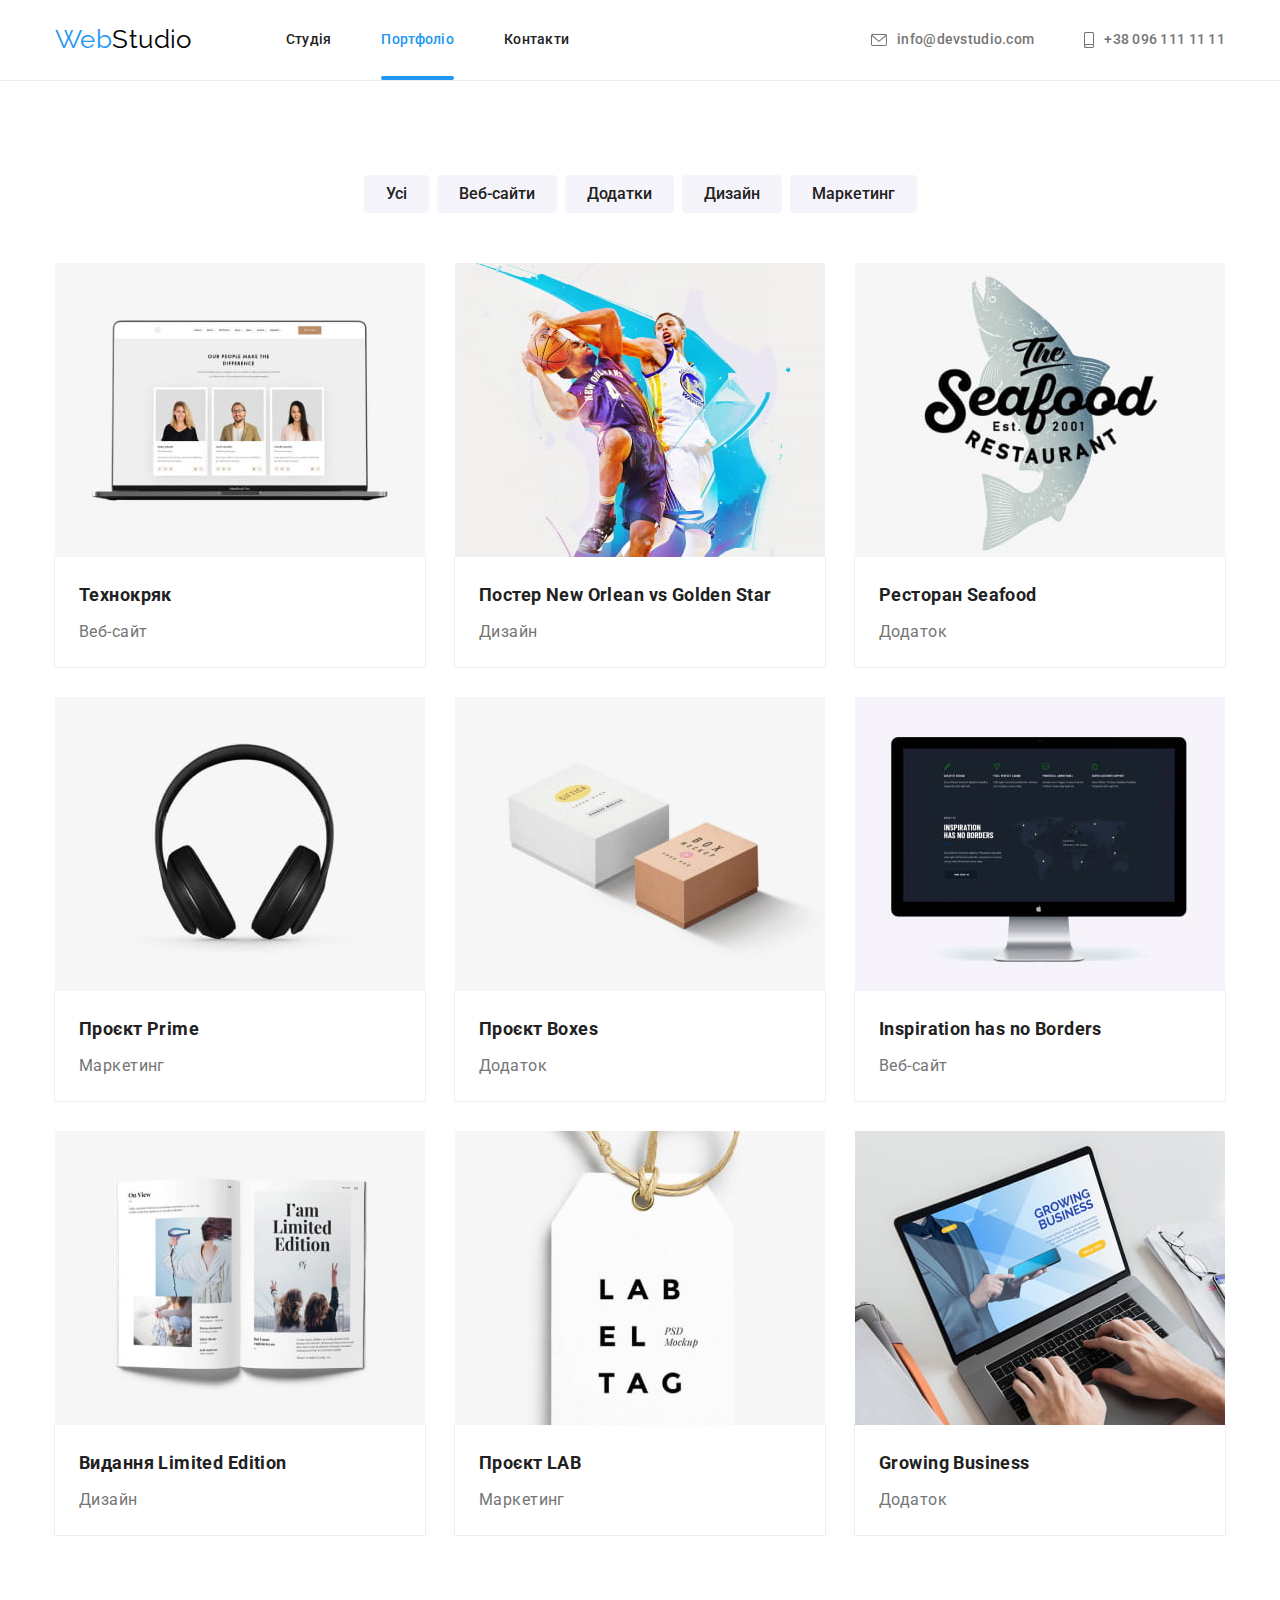
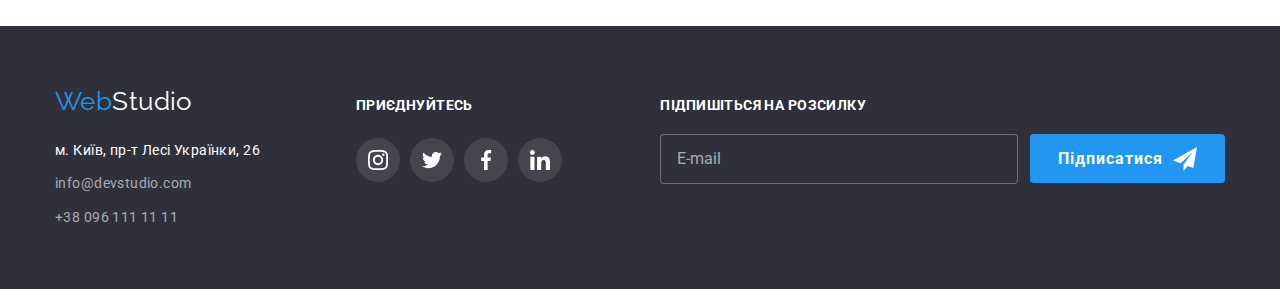
==== portfolio.html @ 4d379924 "first commit" ====
<!DOCTYPE html>
<html lang="uk">
  <head>
    <meta charset="UTF-8" />
    <meta http-equiv="X-UA-Compatible" content="IE=edge" />
    <meta name="viewport" content="width=device-width, initial-scale=1.0" />
    <title>Document</title>
    <link rel="preconnect" href="https://fonts.googleapis.com" />
    <link rel="preconnect" href="https://fonts.gstatic.com" crossorigin />
    <link rel="preconnect" href="https://fonts.gstatic.com" crossorigin />
    <link
      href="https://fonts.googleapis.com/css2?family=Raleway:wght@700&family=Roboto:wght@400;500;700;900&display=swap"
      rel="stylesheet"
    />
    <link
      rel="stylesheet"
      href="https://cdnjs.cloudflare.com/ajax/libs/modern-normalize/1.1.0/modern-normalize.min.css"
    />
    <link rel="stylesheet" href="./css/main.min.css">
  </head>
  <body>
    <!-- header -->
    <header class="page-header">
      <div class="container container--centered">
        <nav class="navigation">
          <a href="./index.html" class="logo"
            >Web<span class="logo__header--text">Studio</span></a
          >
          <ul class="site-nav">
            <li class="site-nav__item">
              <a href="./index.html" class="site-nav__link">Студія</a>
            </li>
            <li class="site-nav__item">
              <a href="" class="site-nav__link site-nav__link--current"
                >Портфоліо</a
              >
            </li>
            <li class="site-nav__item">
              <a href="#" class="site-nav__link">Контакти</a>
            </li>
          </ul>
        </nav>
        <ul class="auth-nav">
          <li class="auth-nav__item">
            <a href="mailto:mailto:info@devstudio.com" class="auth-nav__link">
              <svg class="auth-nav__img" width="16" height="12">
                <use href="./images/icon.svg#icon-envelope"></use>
              </svg>
              info@devstudio.com</a
            >
          </li>
          <li class="auth-nav__item">
            <a href="tel:+380961111111" class="auth-nav__link">
              <svg class="auth-nav__img" width="10" height="16">
                <use href="./images/icon.svg#icon-smartphone"></use>
              </svg>
              +38 096 111 11 11</a
            >
          </li>
        </ul>
      </div>
    </header>
    <!-- buttons -->
    <main>
      <section class="portfolio-section">
        <div class="container">
          <h1 class="visibility-hidden">Портфоліо</h1>
          <ul class="buttons-list">
            <li class="buttons-list__item">
              <button type="button" class="buttons-list__button">Усі</button>
            </li>
            <li class="buttons-list__item">
              <button type="button" class="buttons-list__button">
                Веб-сайти
              </button>
            </li>
            <li class="buttons-list__item">
              <button type="button" class="buttons-list__button">
                Додатки
              </button>
            </li>
            <li class="buttons-list__item">
              <button type="button" class="buttons-list__button">Дизайн</button>
            </li>
            <li class="buttons-list__item">
              <button type="button" class="buttons-list__button">
                Маркетинг
              </button>
            </li>
          </ul>
          <!-- portfolio cards -->
          <ul class="portfolio">
            <li class="portfolio__cards-list">
              <a href="/" class="portfolio__link">
                <div class="card-overlay">
                  <img
                    src="./images/portfolio1.jpg"
                    alt="Технокряк"
                    width="370"
                    height="294"
                  />
                  <div class="block-info">
                    <p class="block-info__text">
                      Ресурс пропонує комплексні пропозиції з різним рівнем
                      функціоналу та сервісів. Все це дозволить відвідувачу
                      отримати вичерпні відомості про компанію чи приватну
                      особу.
                    </p>
                  </div>
                </div>
                <div class="portfolio-wrapper">
                  <h2 class="portfolio-wrapper__tittle">Технокряк</h2>
                  <p class="portfolio-wrapper__text">Веб-сайт</p>
                </div>
              </a>
            </li>
            <li class="portfolio__cards-list">
              <a href="#" class="portfolio__link">
                <div class="card-overlay">
                  <img
                    src="./images/portfolio2.jpg"
                    alt="Постер"
                    width="370"
                    height="294"
                  />
                  <div class="block-info">
                    <p class="block-info__text">
                      Ресурс пропонує комплексні пропозиції з різним рівнем
                      функціоналу та сервісів. Все це дозволить відвідувачу
                      отримати вичерпні відомості про компанію чи приватну
                      особу.
                    </p>
                  </div>
                </div>
                <div class="portfolio-wrapper">
                  <h2 class="portfolio-wrapper__tittle">
                    Постер New Orlean vs Golden Star
                  </h2>
                  <p class="portfolio-wrapper__text">Дизайн</p>
                </div>
              </a>
            </li>
            <li class="portfolio__cards-list">
              <a href="#" class="portfolio__link">
                <div class="card-overlay">
                  <img
                    src="./images/portfolio3.jpg"
                    alt="Ресторан"
                    width="370"
                    height="294"
                  />
                  <div class="block-info">
                    <p class="block-info__text">
                      Ресурс пропонує комплексні пропозиції з різним рівнем
                      функціоналу та сервісів. Все це дозволить відвідувачу
                      отримати вичерпні відомості про компанію чи приватну
                      особу.
                    </p>
                  </div>
                </div>
                <div class="portfolio-wrapper">
                  <h2 class="portfolio-wrapper__tittle">Ресторан Seafood</h2>
                  <p class="portfolio-wrapper__text">Додаток</p>
                </div>
              </a>
            </li>
            <li class="portfolio__cards-list">
              <a href="#" class="portfolio__link">
                <div class="card-overlay">
                  <img
                    src="./images/portfolio4.jpg"
                    alt="Проєкт прайм"
                    width="370"
                    height="294"
                  />
                  <div class="block-info">
                    <p class="block-info__text">
                      Ресурс пропонує комплексні пропозиції з різним рівнем
                      функціоналу та сервісів. Все це дозволить відвідувачу
                      отримати вичерпні відомості про компанію чи приватну
                      особу.
                    </p>
                  </div>
                </div>
                <div class="portfolio-wrapper">
                  <h2 class="portfolio-wrapper__tittle">Проєкт Prime</h2>
                  <p class="portfolio-wrapper__text">Маркетинг</p>
                </div>
              </a>
            </li>
            <li class="portfolio__cards-list">
              <a href="#" class="portfolio__link">
                <div class="card-overlay">
                  <img
                    src="./images/portfolio5.jpg"
                    alt="Проєкт бокс"
                    width="370"
                    height="294"
                  />
                  <div class="block-info">
                    <p class="block-info__text">
                      Ресурс пропонує комплексні пропозиції з різним рівнем
                      функціоналу та сервісів. Все це дозволить відвідувачу
                      отримати вичерпні відомості про компанію чи приватну
                      особу.
                    </p>
                  </div>
                </div>
                <div class="portfolio-wrapper">
                  <h2 class="portfolio-wrapper__tittle">Проєкт Boxes</h2>
                  <p class="portfolio-wrapper__text">Додаток</p>
                </div>
              </a>
            </li>
            <li class="portfolio__cards-list">
              <a href="#" class="portfolio__link">
                <div class="card-overlay">
                  <img
                    src="./images/portfolio6.jpg"
                    alt="Натхнення"
                    width="370"
                    height="294"
                  />
                  <div class="block-info">
                    <p class="block-info__text">
                      Ресурс пропонує комплексні пропозиції з різним рівнем
                      функціоналу та сервісів. Все це дозволить відвідувачу
                      отримати вичерпні відомості про компанію чи приватну
                      особу.
                    </p>
                  </div>
                </div>
                <div class="portfolio-wrapper">
                  <h2 class="portfolio-wrapper__tittle">
                    Inspiration has no Borders
                  </h2>
                  <p class="portfolio-wrapper__text">Веб-сайт</p>
                </div>
              </a>
            </li>
            <li class="portfolio__cards-list">
              <a href="#" class="portfolio__link">
                <div class="card-overlay">
                  <img
                    src="./images/portfolio7.jpg"
                    alt="Видання"
                    width="370"
                    height="294"
                  />
                  <div class="block-info">
                    <p class="block-info__text">
                      Ресурс пропонує комплексні пропозиції з різним рівнем
                      функціоналу та сервісів. Все це дозволить відвідувачу
                      отримати вичерпні відомості про компанію чи приватну
                      особу.
                    </p>
                  </div>
                </div>
                <div class="portfolio-wrapper">
                  <h2 class="portfolio-wrapper__tittle">
                    Видання Limited Edition
                  </h2>
                  <p class="portfolio-wrapper__text">Дизайн</p>
                </div>
              </a>
            </li>
            <li class="portfolio__cards-list">
              <a href="#" class="portfolio__link">
                <div class="card-overlay">
                  <img
                    src="./images/portfolio8.jpg"
                    alt="Проєкт лаб"
                    width="370"
                    height="294"
                  />
                  <div class="block-info">
                    <p class="block-info__text">
                      Ресурс пропонує комплексні пропозиції з різним рівнем
                      функціоналу та сервісів. Все це дозволить відвідувачу
                      отримати вичерпні відомості про компанію чи приватну
                      особу.
                    </p>
                  </div>
                </div>
                <div class="portfolio-wrapper">
                  <h2 class="portfolio-wrapper__tittle">Проєкт LAB</h2>
                  <p class="portfolio-wrapper__text">Маркетинг</p>
                </div>
              </a>
            </li>
            <li class="portfolio__cards-list">
              <a href="#" class="portfolio__link">
                <div class="card-overlay">
                  <img
                    src="./images/portfolio9.jpg"
                    alt="Зростання бізнесу"
                    width="370"
                    height="294"
                  />
                  <div class="block-info">
                    <p class="block-info__text">
                      Ресурс пропонує комплексні пропозиції з різним рівнем
                      функціоналу та сервісів. Все це дозволить відвідувачу
                      отримати вичерпні відомості про компанію чи приватну
                      особу.
                    </p>
                  </div>
                </div>
                <div class="portfolio-wrapper">
                  <h2 class="portfolio-wrapper__tittle">Growing Business</h2>
                  <p class="portfolio-wrapper__text">Додаток</p>
                </div>
              </a>
            </li>
          </ul>
        </div>
      </section>
    </main>
    <!-- footer -->
    <footer class="footer">
      <div class="footer__container container">
        <div>
          <a href="./index.html" class="logo"
            >Web<span class="logo__footer--text">Studio</span></a
          >
          <address class="footer-address">
            <p class="footer-address__text">м. Київ, пр-т Лесі Українки, 26</p>
            <ul class="contacts-list">
              <li class="contacts-list__item">
                <a
                  href="mailto:mailto:info@devstudio.com"
                  class="contacts-list__link"
                  >info@devstudio.com</a
                >
              </li>
              <li class="contacts-list__item">
                <a href="tel:+380961111111" class="contacts-list__link"
                  >+38 096 111 11 11</a
                >
              </li>
            </ul>
          </address>
        </div>
        <div class="footer-social">
          <strong class="footer-social__text">приєднуйтесь</strong>
          <ul class="join-social">
            <li class="join-social__list">
              <a class="join-social__link" href="#"
                ><svg class="join-social__icon" width="20" height="20">
                  <use href="./images/icon.svg#icon-instagram"></use>
                </svg>
              </a>
            </li>
            <li class="join-social__list">
              <a class="join-social__link" href="#"
                ><svg class="join-social__icon" width="20" height="20">
                  <use href="./images/icon.svg#icon-twitter"></use>
                </svg>
              </a>
            </li>
            <li class="join-social__list">
              <a class="join-social__link" href="#"
                ><svg class="join-social__icon" width="20" height="20">
                  <use href="./images/icon.svg#icon-facebook"></use>
                </svg>
              </a>
            </li>
            <li class="join-social__list">
              <a class="join-social__link" href=""
                ><svg class="join-social__icon" width="20" height="20">
                  <use href="./images/icon.svg#icon-linkedin"></use>
                </svg>
              </a>
            </li>
          </ul>
        </div>
        <div class="footer-submit">
          <strong class="footer-submit__text">Підпишіться на розсилку</strong>
          <form>
            <ul class="footer-submit__list">
              <li>
                <input
                  class="footer-submit__mailing"
                  type="email"
                  name="user_mail"
                  placeholder="E-mail"
                />
              </li>
              <li>
                <button class="footer-submit__button" type="submit">
                  Підписатися
                  <svg class="footer-submit__icon" width="24" height="24">
                    <use href="./images/icon.svg#icon-telegram"></use>
                  </svg>
                </button>
              </li>
            </ul>
          </form>
        </div>
      </div>
    </footer>
  </body>
</html>
---- css/main.min.css ----
:root{--primary-text-color: #757575;--accent-color: #2196f3;--white-color: #ffffff;--text-color-decoration: #212121;--background-second-color: #f5f4fa;--button-hover-color: #188ce8;--header-footer-color: #2f303a;--logo-black: #000000;--header-line: #ececec;--min-gap: 30px;--main-gap: 94px;--middle-gap: 50px}.visibility-hidden{position:absolute;width:1px;height:1px;margin:-1px;border:0;padding:0;white-space:nowrap;-webkit-clip-path:inset(100%);clip-path:inset(100%);clip:rect(0 0 0 0);overflow:hidden}html{-webkit-box-sizing:border-box;box-sizing:border-box}* *::before,*::after{-webkit-box-sizing:inherit;box-sizing:inherit}body{background-color:var(--background-color);color:var(--primary-text-color);font-family:Roboto,sans-serif;letter-spacing:.03em;font-size:14px;line-height:1.71}h1,h2,h3,h4,p{margin-top:0;margin-bottom:0}ul{margin-top:0;margin-bottom:0;padding-left:0;list-style:none}img{display:block;max-width:100%;height:auto}address{font-style:normal}.section--padding-removed{padding-top:var(--main-gap);padding-bottom:var(--main-gap)}.text--padding-removed{margin-bottom:10px}.portfolio-section{padding-top:94px;padding-bottom:91px}.container{width:1200px;padding-left:15px;padding-right:15px;margin-left:auto;margin-right:auto}.backdrop{position:fixed;top:0;left:0;width:100vw;height:100vh;background-color:rgba(47,48,58,.4);opacity:1;-webkit-transition:opacity 250ms cubic-bezier(0.4, 0, 0.2, 1);transition:opacity 250ms cubic-bezier(0.4, 0, 0.2, 1)}.backdrop--is-hidden{opacity:0;pointer-events:none}.backdrop--is-hidden .modal{-webkit-transform:translate(-50%, -50%) scale(0.5);transform:translate(-50%, -50%) scale(0.5)}.modal{position:absolute;top:50%;left:50%;-webkit-transform:translate(-50%, -50%) scale(1);transform:translate(-50%, -50%) scale(1);width:528px;background-color:var(--white-color);-webkit-transition:-webkit-transform 250ms cubic-bezier(0.4, 0, 0.2, 1);transition:-webkit-transform 250ms cubic-bezier(0.4, 0, 0.2, 1);transition:transform 250ms cubic-bezier(0.4, 0, 0.2, 1);transition:transform 250ms cubic-bezier(0.4, 0, 0.2, 1), -webkit-transform 250ms cubic-bezier(0.4, 0, 0.2, 1);padding:40px;border-radius:4px;-webkit-box-shadow:0px 1px 3px rgba(0,0,0,.12),0px 1px 1px rgba(0,0,0,.14),0px 2px 1px rgba(0,0,0,.2);box-shadow:0px 1px 3px rgba(0,0,0,.12),0px 1px 1px rgba(0,0,0,.14),0px 2px 1px rgba(0,0,0,.2)}.modal__close-button{position:absolute;top:8px;right:8px;width:30px;height:30px;border-radius:50%;border:1px solid rgba(0,0,0,.1);background-color:rgba(0,0,0,0);padding:0;display:-webkit-box;display:-ms-flexbox;display:flex;-webkit-box-pack:center;-ms-flex-pack:center;justify-content:center;-webkit-box-align:center;-ms-flex-align:center;align-items:center;cursor:pointer;-webkit-transition:fill 250ms cubic-bezier(0.4, 0, 0.2, 1);transition:fill 250ms cubic-bezier(0.4, 0, 0.2, 1)}.modal__close-button:hover,.modal__close-button:focus{fill:var(--accent-color)}.logo{font-family:Raleway,sans-serif;text-decoration:none;font-size:26px;line-height:1.2;color:var(--accent-color);cursor:pointer;margin-right:var(--main-gap)}.logo__header--text{color:var(--logo-black)}.logo__footer--text{color:var(--white-color)}.page-header{border-bottom:1px solid var(--header-line)}.container--centered{display:-webkit-box;display:-ms-flexbox;display:flex;-webkit-box-align:center;-ms-flex-align:center;align-items:center}.site-nav{display:-webkit-box;display:-ms-flexbox;display:flex;-webkit-box-align:center;-ms-flex-align:center;align-items:center}.site-nav__link{color:var(--text-color-decoration);font-weight:500;line-height:1.14;letter-spacing:.02em;text-decoration:none;-webkit-transition:color 250ms cubic-bezier(0.4, 0, 0.2, 1);transition:color 250ms cubic-bezier(0.4, 0, 0.2, 1);padding:32px 0}.site-nav__link:hover,.site-nav__link:focus{color:var(--accent-color)}.site-nav__item:not(:last-child){margin-right:var(--middle-gap)}.site-nav__link--current{color:var(--accent-color);position:relative}.site-nav__link--current::after{position:absolute;width:100%;height:4px;bottom:0;left:0;border-radius:2px;background-color:var(--accent-color);display:block;content:"";margin-bottom:-1px}.navigation{display:-webkit-box;display:-ms-flexbox;display:flex;-webkit-box-align:center;-ms-flex-align:center;align-items:center}.auth-nav{display:-webkit-box;display:-ms-flexbox;display:flex;-webkit-box-align:center;-ms-flex-align:center;align-items:center;margin-left:auto}.auth-nav__item:not(:last-child){margin-right:var(--middle-gap)}.auth-nav__link{color:var(--primary-text-color);font-weight:500;line-height:1.14;letter-spacing:.02em;text-decoration:none;-webkit-transition:color 250ms cubic-bezier(0.4, 0, 0.2, 1);transition:color 250ms cubic-bezier(0.4, 0, 0.2, 1);padding-top:32px;padding-bottom:32px;display:-webkit-box;display:-ms-flexbox;display:flex;-webkit-box-align:center;-ms-flex-align:center;align-items:center}.auth-nav__link:hover,.auth-nav__link:focus{color:var(--accent-color)}.auth-nav__img{margin-right:10px;fill:var(--primary-text-color)}.auth-nav__link:hover .auth-nav__img,.auth-nav__link:focus .auth-nav__img{fill:var(--accent-color)}.hero-section{background-color:var(--header-footer-color);text-align:center;padding-top:200px;padding-bottom:200px;background-image:-webkit-gradient(linear, left top, left bottom, from(rgba(47, 48, 58, 0.4)), to(rgba(47, 48, 58, 0.4))),url("../images/hero.jpg");background-image:linear-gradient(rgba(47, 48, 58, 0.4), rgba(47, 48, 58, 0.4)),url("../images/hero.jpg");background-size:cover;background-position:center;background-repeat:no-repeat;max-width:1600px;margin-left:auto;margin-right:auto}.hero-section__tittle{color:var(--white-color);font-weight:900;width:696px;font-size:44px;line-height:1.36;letter-spacing:.06em;text-transform:uppercase;margin-bottom:var(--min-gap);margin-left:auto;margin-right:auto}.hero-button__primary{padding:10px 20px;min-width:216px;background-color:var(--accent-color);color:var(--white-color);font-family:inherit;font-weight:700;font-size:16px;line-height:1.87;letter-spacing:.06em;cursor:pointer;border-radius:4px;border:none;-webkit-transition:background-color 250ms cubic-bezier(0.4, 0, 0.2, 1),-webkit-box-shadow 250ms cubic-bezier(0.4, 0, 0.2, 1);transition:background-color 250ms cubic-bezier(0.4, 0, 0.2, 1),-webkit-box-shadow 250ms cubic-bezier(0.4, 0, 0.2, 1);transition:background-color 250ms cubic-bezier(0.4, 0, 0.2, 1),box-shadow 250ms cubic-bezier(0.4, 0, 0.2, 1);transition:background-color 250ms cubic-bezier(0.4, 0, 0.2, 1),box-shadow 250ms cubic-bezier(0.4, 0, 0.2, 1),-webkit-box-shadow 250ms cubic-bezier(0.4, 0, 0.2, 1)}.hero-button__primary:hover,.hero-button__primary:focus{background-color:var(--button-hover-color);-webkit-box-shadow:0px 4px 4px rgba(0,0,0,.15);box-shadow:0px 4px 4px rgba(0,0,0,.15)}.section-about{padding-bottom:0}.section__tittle{color:var(--text-color-decoration);font-weight:700;font-size:36px;line-height:1.16;margin-bottom:var(--middle-gap);text-align:center}.advantage{display:-webkit-box;display:-ms-flexbox;display:flex;-ms-flex-wrap:wrap;flex-wrap:wrap;margin-top:calc(-1*var(--min-gap));margin-left:calc(-1*var(--min-gap))}.advantage__item{-ms-flex-wrap:wrap;flex-wrap:wrap;-ms-flex-preferred-size:calc(25% - 30px);flex-basis:calc(25% - 30px);margin-top:var(--min-gap);margin-left:var(--min-gap)}.advantage__tittle{font-weight:700;font-size:14px;line-height:1.14;color:var(--text-color-decoration)}.advantage__icon{width:270px;height:120px;background-color:var(--background-second-color);margin-bottom:30px;display:-webkit-box;display:-ms-flexbox;display:flex;-webkit-box-pack:center;-ms-flex-pack:center;justify-content:center;-webkit-box-align:center;-ms-flex-align:center;align-items:center;border-radius:4px}.work-list{display:-webkit-box;display:-ms-flexbox;display:flex;-ms-flex-wrap:wrap;flex-wrap:wrap}.work-list__item{width:calc((100% - 3*var(--min-gap))/3);position:relative}.work-list__item:not(:nth-child(3n)){margin-right:var(--min-gap)}.work-list__item:not(:nth-last-child(-n+3)){margin-bottom:var(--min-gap)}.work-list__discription{width:100%;position:absolute;bottom:0;left:0;height:70px;display:-webkit-box;display:-ms-flexbox;display:flex;-webkit-box-align:center;-ms-flex-align:center;align-items:center;-webkit-box-pack:center;-ms-flex-pack:center;justify-content:center;font-weight:bold;font-size:14px;line-height:1.14;text-align:center;text-transform:uppercase;color:var(--white-color);background-color:rgba(47,48,58,.8)}.section-team{background-color:var(--background-second-color)}.team-cards{display:-webkit-box;display:-ms-flexbox;display:flex;-ms-flex-wrap:wrap;flex-wrap:wrap}.team-cards__list{background-color:var(--white-color);-webkit-box-shadow:0px 1px 3px rgba(0,0,0,.12),0px 1px 1px rgba(0,0,0,.14),0px 2px 1px rgba(0,0,0,.2);box-shadow:0px 1px 3px rgba(0,0,0,.12),0px 1px 1px rgba(0,0,0,.14),0px 2px 1px rgba(0,0,0,.2);border-radius:0px 0px 4px 4px}.team-cards__list{-ms-flex-preferred-size:calc((100% - 90px)/4);flex-basis:calc((100% - 90px)/4)}.team-cards__list:not(:nth-child(4n)){margin-right:var(--min-gap)}.team-cards__list:not(:nth-last-child(-n+4)){margin-bottom:var(--min-gap)}.content-wrapper{padding:var(--min-gap);padding-left:32px;padding-right:32px}.content-wrapper__tittle{color:var(--text-color-decoration);font-weight:500;font-size:16px;line-height:1.18;text-align:center}.content-wrapper__text{font-size:16px;line-height:1.18;text-align:center;margin-bottom:16px}.social{display:-webkit-box;display:-ms-flexbox;display:flex;-webkit-box-pack:justify;-ms-flex-pack:justify;justify-content:space-between}.social__link{width:44px;height:44px;background-color:var(--white-color);border-radius:50%;display:-webkit-box;display:-ms-flexbox;display:flex;-webkit-box-align:center;-ms-flex-align:center;align-items:center;-webkit-box-pack:center;-ms-flex-pack:center;justify-content:center;-webkit-transition:background-color 250ms cubic-bezier(0.4, 0, 0.2, 1);transition:background-color 250ms cubic-bezier(0.4, 0, 0.2, 1)}.social__link:hover,.social__link:focus{background-color:var(--accent-color)}.social__icon{fill:#afb1b8;-webkit-transition:fill 250ms cubic-bezier(0.4, 0, 0.2, 1);transition:fill 250ms cubic-bezier(0.4, 0, 0.2, 1)}.social__link:hover .social__icon,.social__link:focus .social__icon{fill:var(--white-color)}.footer-social{margin-left:70px}.footer-social__text{font-weight:700;line-height:1.14;text-transform:uppercase;color:var(--white-color);margin-bottom:20px}.join-social{display:-webkit-box;display:-ms-flexbox;display:flex;margin-top:20px}.join-social__list:not(:last-child){margin-right:10px}.join-social__link{width:44px;height:44px;background-color:rgba(255,255,255,.1);border-radius:50%;display:-webkit-box;display:-ms-flexbox;display:flex;-webkit-box-align:center;-ms-flex-align:center;align-items:center;-webkit-box-pack:center;-ms-flex-pack:center;justify-content:center;-webkit-transition:background-color 250ms cubic-bezier(0.4, 0, 0.2, 1);transition:background-color 250ms cubic-bezier(0.4, 0, 0.2, 1)}.join-social__link:hover,.join-social__link:focus{background-color:#2196f3}.join-social__icon{fill:var(--white-color)}.section-client{padding-top:94px;padding-bottom:88px}.client-list{display:-webkit-box;display:-ms-flexbox;display:flex;-webkit-box-pack:justify;-ms-flex-pack:justify;justify-content:space-between}.client-list__link{width:170px;height:92px;display:-webkit-box;display:-ms-flexbox;display:flex;-webkit-box-pack:center;-ms-flex-pack:center;justify-content:center;-webkit-box-align:center;-ms-flex-align:center;align-items:center;border:1px solid #afb1b8;border-radius:4px;-webkit-transition:border 250ms cubic-bezier(0.4, 0, 0.2, 1);transition:border 250ms cubic-bezier(0.4, 0, 0.2, 1)}.client-list__link:hover,.client-list__link:focus{border:1px solid var(--accent-color)}.client-list__icon{fill:#afb1b8;-webkit-transition:fill 250ms cubic-bezier(0.4, 0, 0.2, 1);transition:fill 250ms cubic-bezier(0.4, 0, 0.2, 1)}.client-list__link:hover .client-list__icon,.client-list__link:focus .client-list__icon{fill:var(--accent-color)}.footer{background-color:var(--header-footer-color);padding-top:60px;padding-bottom:60px}.footer__container{background-color:var(--header-footer-color);display:-webkit-box;display:-ms-flexbox;display:flex;-webkit-box-align:baseline;-ms-flex-align:baseline;align-items:baseline}.footer-address{margin-top:20px}.footer-address__text{color:var(--white-color);line-height:24px;color:var(--white-color);margin-bottom:9px}.contacts-list__link{line-height:24px;color:rgba(255,255,255,.6);text-decoration:none}.contacts-list__item:not(:last-child){margin-bottom:9px}.footer-submit{margin-left:auto}.footer-submit__text{display:block;font-weight:700;line-height:1.14;text-transform:uppercase;color:var(--white-color);margin-bottom:20px}.footer-submit__list{display:-webkit-box;display:-ms-flexbox;display:flex}.footer-submit__mailing{width:358px;height:50px;padding:15px 16px;border:1px solid rgba(255,255,255,.3);border-radius:4px;background-color:var(--header-footer-color);color:var(--white-color);margin-right:12px}.footer-submit__mailing::-webkit-input-placeholder{font-size:16px;line-height:1.25;color:rgba(255,255,255,.6)}.footer-submit__mailing::-moz-placeholder{font-size:16px;line-height:1.25;color:rgba(255,255,255,.6)}.footer-submit__mailing:-ms-input-placeholder{font-size:16px;line-height:1.25;color:rgba(255,255,255,.6)}.footer-submit__mailing::-ms-input-placeholder{font-size:16px;line-height:1.25;color:rgba(255,255,255,.6)}.footer-submit__mailing::placeholder{font-size:16px;line-height:1.25;color:rgba(255,255,255,.6)}.footer-submit__button{display:-webkit-box;display:-ms-flexbox;display:flex;-webkit-box-align:center;-ms-flex-align:center;align-items:center;padding:10px 28px;border-radius:4px;font-weight:700;font-size:16px;line-height:1.87;letter-spacing:.06em;background-color:var(--accent-color);color:var(--white-color);cursor:pointer;border:none}.footer-submit__icon{margin-left:10px}.contact-form__text{font-weight:700;font-size:20px;line-height:1.15;color:#212121;margin-bottom:12px;text-align:center}.contact-form__wrapper{margin-bottom:10px;position:relative;display:block}.contact-form__input{width:100%;height:40px;border:1px solid rgba(33,33,33,.2);border-radius:4px;padding-left:42px;-webkit-transition:border-color 250ms cubic-bezier(0.4, 0, 0.2, 1);transition:border-color 250ms cubic-bezier(0.4, 0, 0.2, 1)}.contact-form__input:hover,.contact-form__input:focus{outline:none;border-color:var(--accent-color)}.contact-form__icon{position:absolute;top:50%;left:12px;-webkit-transform:translateY(-50%);transform:translateY(-50%);display:block;-webkit-transition:fill 250ms cubic-bezier(0.4, 0, 0.2, 1);transition:fill 250ms cubic-bezier(0.4, 0, 0.2, 1)}.contact-form__input:hover+.contact-form__icon,.contact-form__input:focus+.contact-form__icon{fill:var(--accent-color)}.contact-form__tittle{display:block;font-size:12px;line-height:1.16;letter-spacing:.01em;color:#757575;margin-bottom:4px}.contact-form__message{width:100%;height:120px;border:1px solid rgba(33,33,33,.2);border-radius:4px;padding:12px 16px;display:block;margin-bottom:20px;-webkit-transition:border-color 250ms cubic-bezier(0.4, 0, 0.2, 1);transition:border-color 250ms cubic-bezier(0.4, 0, 0.2, 1)}.contact-form__message:hover,.contact-form__message:focus{outline:none;border-color:var(--accent-color)}.contact-form__message::-webkit-input-placeholder{font-size:12px;line-height:1.16;letter-spacing:.01em;color:rgba(117,117,117,.5)}.contact-form__message::-moz-placeholder{font-size:12px;line-height:1.16;letter-spacing:.01em;color:rgba(117,117,117,.5)}.contact-form__message:-ms-input-placeholder{font-size:12px;line-height:1.16;letter-spacing:.01em;color:rgba(117,117,117,.5)}.contact-form__message::-ms-input-placeholder{font-size:12px;line-height:1.16;letter-spacing:.01em;color:rgba(117,117,117,.5)}.contact-form__message::placeholder{font-size:12px;line-height:1.16;letter-spacing:.01em;color:rgba(117,117,117,.5)}textarea{resize:none}.checkbox-wrapper{margin-bottom:30px;display:block}.checkbox-wrapper__description{display:-webkit-box;display:-ms-flexbox;display:flex;-webkit-box-align:center;-ms-flex-align:center;align-items:center;-webkit-box-pack:center;-ms-flex-pack:center;justify-content:center;font-size:14px;line-height:1.71;color:var(--primary-text-color);-webkit-transition:background-color 250ms cubic-bezier(0.4, 0, 0.2, 1),border 1150ms cubic-bezier(0.4, 0, 0.2, 1);transition:background-color 250ms cubic-bezier(0.4, 0, 0.2, 1),border 1150ms cubic-bezier(0.4, 0, 0.2, 1)}.checkbox-wrapper__description::before{content:"";display:inline-block;width:16px;height:15px;border:2px solid var(--text-color-decoration);border-radius:3px;cursor:pointer;margin-right:7px;-webkit-transition:250ms cubic-bezier(0.4, 0, 0.2, 1),border 250ms cubic-bezier(0.4, 0, 0.2, 1);transition:250ms cubic-bezier(0.4, 0, 0.2, 1),border 250ms cubic-bezier(0.4, 0, 0.2, 1)}.checkbox-wrapper__form:checked+.checkbox-wrapper__description::before{background-image:url("../images/check.svg");background-size:contain;border:2px solid var(--accent-color);background-color:var(--accent-color)}.checkbox-wrapper__policy-link{font-size:14px;line-height:1.71;color:var(--accent-color)}.checkbox-wrapper__button-form{display:block;margin:0 auto;background-color:var(--accent-color);color:var(--white-color);cursor:pointer;padding:10px 52px;font-weight:700;font-size:16px;line-height:1.87;letter-spacing:.06em;border-radius:4px;border:none;-webkit-transition:background-color 250ms cubic-bezier(0.4, 0, 0.2, 1),-webkit-box-shadow 250ms cubic-bezier(0.4, 0, 0.2, 1);transition:background-color 250ms cubic-bezier(0.4, 0, 0.2, 1),-webkit-box-shadow 250ms cubic-bezier(0.4, 0, 0.2, 1);transition:box-shadow 250ms cubic-bezier(0.4, 0, 0.2, 1),background-color 250ms cubic-bezier(0.4, 0, 0.2, 1);transition:box-shadow 250ms cubic-bezier(0.4, 0, 0.2, 1),background-color 250ms cubic-bezier(0.4, 0, 0.2, 1),-webkit-box-shadow 250ms cubic-bezier(0.4, 0, 0.2, 1)}.checkbox-wrapper__button-form:hover,.checkbox-wrapper__button-form:focus{background-color:var(--button-hover-color);-webkit-box-shadow:0px 4px 4px rgba(0,0,0,.15);box-shadow:0px 4px 4px rgba(0,0,0,.15)}.buttons-list{display:-webkit-box;display:-ms-flexbox;display:flex;-webkit-box-pack:center;-ms-flex-pack:center;justify-content:center;margin-bottom:var(--middle-gap)}.buttons-list__item:not(:last-child){margin-right:8px}.buttons-list__button{font-family:inherit;font-weight:500;font-size:16px;line-height:1.62;cursor:pointer;border:none;border-radius:4px;background-color:var(--background-second-color);color:var(--text-color-decoration);padding:6px 22px;-webkit-transition:color 250ms cubic-bezier(0.4, 0, 0.2, 1),background-color 250ms cubic-bezier(0.4, 0, 0.2, 1),-webkit-box-shadow 250ms cubic-bezier(0.4, 0, 0.2, 1);transition:color 250ms cubic-bezier(0.4, 0, 0.2, 1),background-color 250ms cubic-bezier(0.4, 0, 0.2, 1),-webkit-box-shadow 250ms cubic-bezier(0.4, 0, 0.2, 1);transition:color 250ms cubic-bezier(0.4, 0, 0.2, 1),background-color 250ms cubic-bezier(0.4, 0, 0.2, 1),box-shadow 250ms cubic-bezier(0.4, 0, 0.2, 1);transition:color 250ms cubic-bezier(0.4, 0, 0.2, 1),background-color 250ms cubic-bezier(0.4, 0, 0.2, 1),box-shadow 250ms cubic-bezier(0.4, 0, 0.2, 1),-webkit-box-shadow 250ms cubic-bezier(0.4, 0, 0.2, 1)}.buttons-list__button:hover,.buttons-list__button:focus{border:none;color:var(--white-color);background-color:var(--accent-color);-webkit-box-shadow:0px 3px 1px rgba(0,0,0,.1),0px 1px 2px rgba(0,0,0,.08),0px 2px 2px rgba(0,0,0,.12);box-shadow:0px 3px 1px rgba(0,0,0,.1),0px 1px 2px rgba(0,0,0,.08),0px 2px 2px rgba(0,0,0,.12)}.portfolio{display:-webkit-box;display:-ms-flexbox;display:flex;-ms-flex-wrap:wrap;flex-wrap:wrap;margin-left:calc(-1*var(--min-gap));margin-top:calc(-1*var(--min-gap));background-color:var(--white-color)}.portfolio__cards-list{margin-left:var(--min-gap);margin-top:var(--min-gap);-ms-flex-preferred-size:3.3333333333;flex-basis:3.3333333333}.portfolio__link{text-decoration:none;color:var(--primary-text-color);display:block;-webkit-transition:-webkit-box-shadow 250ms cubic-bezier(0.4, 0, 0.2, 1);transition:-webkit-box-shadow 250ms cubic-bezier(0.4, 0, 0.2, 1);transition:box-shadow 250ms cubic-bezier(0.4, 0, 0.2, 1);transition:box-shadow 250ms cubic-bezier(0.4, 0, 0.2, 1), -webkit-box-shadow 250ms cubic-bezier(0.4, 0, 0.2, 1)}.portfolio__link:hover,.portfolio__link:focus{-webkit-box-shadow:0px 1px 1px rgba(0,0,0,.12),0px 4px 4px rgba(0,0,0,.06),1px 4px 6px rgba(0,0,0,.16);box-shadow:0px 1px 1px rgba(0,0,0,.12),0px 4px 4px rgba(0,0,0,.06),1px 4px 6px rgba(0,0,0,.16)}.portfolio-wrapper{padding:20px 24px;outline:1px solid #eee}.portfolio-wrapper__tittle{color:var(--text-color-decoration);font-weight:700;font-size:18px;line-height:2;text-decoration:none;margin-bottom:4px}.portfolio-wrapper__text{font-size:16px;line-height:1.87}.card-overlay{position:relative;overflow:hidden}.block-info{position:absolute;width:100%;height:100%;top:0;left:0;background-color:rgba(33,150,243,.9);-webkit-transform:translateY(100%);transform:translateY(100%);-webkit-transition:-webkit-transform 250ms cubic-bezier(0.4, 0, 0.2, 1);transition:-webkit-transform 250ms cubic-bezier(0.4, 0, 0.2, 1);transition:transform 250ms cubic-bezier(0.4, 0, 0.2, 1);transition:transform 250ms cubic-bezier(0.4, 0, 0.2, 1), -webkit-transform 250ms cubic-bezier(0.4, 0, 0.2, 1)}.portfolio__cards-list:hover .block-info{-webkit-transform:translateY(0);transform:translateY(0)}.block-info__text{position:absolute;padding:63px 24px;font-size:18px;line-height:1.55;color:var(--white-color)}/*# sourceMappingURL=main.min.css.map */
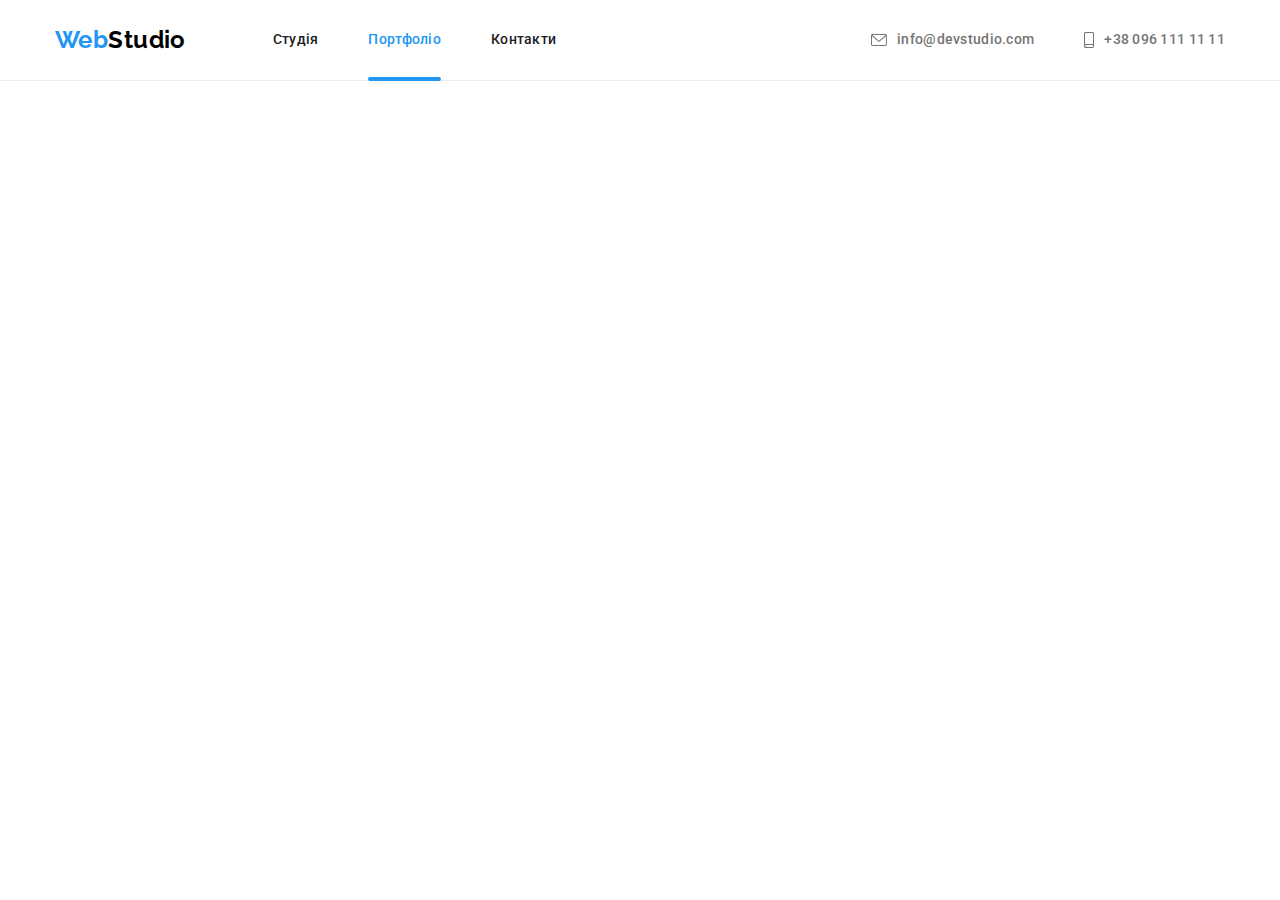
==== commit 72771fde: "burger hero" ====
--- a/portfolio.html
+++ b/portfolio.html
@@ -16,7 +16,7 @@
       rel="stylesheet"
       href="https://cdnjs.cloudflare.com/ajax/libs/modern-normalize/1.1.0/modern-normalize.min.css"
     />
-    <link rel="stylesheet" href="./css/main.min.css">
+    <link rel="stylesheet" href="./css/main.min.css" />
   </head>
   <body>
     <!-- header -->
@@ -40,6 +40,14 @@
             </li>
           </ul>
         </nav>
+        <button class="menu-btn js-open-menu" type="button">
+          <svg class="menu-btn__icon" width="40" height="40">
+            <use
+              href="./images/icon.svg#burger-menu"
+              class="menu-btn__burger"
+            ></use>
+          </svg>
+        </button>
         <ul class="auth-nav">
           <li class="auth-nav__item">
             <a href="mailto:mailto:info@devstudio.com" class="auth-nav__link">
@@ -59,9 +67,65 @@
           </li>
         </ul>
       </div>
+      <div class="mobile-menu js-menu-container" id="mobile-menu">
+        <div class="container mobile-menu__container">
+          <button
+            class="mobile-menu__close-button js-close-menu"
+            type="button"
+            aria-expanded="false"
+          >
+            <svg class="mobile-menu__close-icon" width="40" height="40">
+              <use href="./images/icon.svg#close-burger-menu"></use>
+            </svg>
+          </button>
+          <ul class="mobile-nav">
+            <li class="mobile-nav__item">
+              <a
+                href="./index.html"
+                class="mobile-nav__link"
+                >Студія</a
+              >
+            </li>
+            <li class="mobile-nav__item">
+              <a href="./portfolio.html" class="mobile-nav__link  mobile-nav__link--current">Портфоліо</a>
+            </li>
+            <li class="mobile-nav__item">
+              <a href="/" class="mobile-nav__link">Контакти</a>
+            </li>
+          </ul>
+          <ul class="mobile-contacts">
+            <li class="mobile-contacts__item">
+              <a
+                href="tel:+380961111111"
+                class="mobile-contacts__link mobile-contacts__link--current"
+                >+38 096 111 11 11</a
+              >
+            </li>
+            <li class="mobile-contacts__item">
+              <a href="mailto:info@devstudio.com" class="mobile-contacts__link"
+                >info@devstudio.com</a
+              >
+            </li>
+          </ul>
+          <ul class="mobile-social">
+            <li class="mobile-social__item">
+              <a href="" class="mobile-social__link">Instagram</a>
+            </li>
+            <li class="mobile-social__item">
+              <a href="" class="mobile-social__link">Twitter</a>
+            </li>
+            <li class="mobile-social__item">
+              <a href="" class="mobile-social__link">Facebook</a>
+            </li>
+            <li class="mobile-social__item">
+              <a href="" class="mobile-social__link">LinkedIn</a>
+            </li>
+          </ul>
+        </div>
+      </div>
     </header>
     <!-- buttons -->
-    <main>
+    <!-- <main>
       <section class="portfolio-section">
         <div class="container">
           <h1 class="visibility-hidden">Портфоліо</h1>
@@ -87,9 +151,9 @@
                 Маркетинг
               </button>
             </li>
-          </ul>
-          <!-- portfolio cards -->
-          <ul class="portfolio">
+          </ul> -->
+    <!-- portfolio cards -->
+    <!-- <ul class="portfolio">
             <li class="portfolio__cards-list">
               <a href="/" class="portfolio__link">
                 <div class="card-overlay">
@@ -315,9 +379,9 @@
           </ul>
         </div>
       </section>
-    </main>
+    </main> -->
     <!-- footer -->
-    <footer class="footer">
+    <!-- <footer class="footer">
       <div class="footer__container container">
         <div>
           <a href="./index.html" class="logo"
@@ -398,6 +462,7 @@
           </form>
         </div>
       </div>
-    </footer>
+    </footer> -->
+     <script src="./js/mobile-menu.js"></script>
   </body>
 </html>
--- a/css/main.min.css
+++ b/css/main.min.css
@@ -1 +1 @@
-:root{--primary-text-color: #757575;--accent-color: #2196f3;--white-color: #ffffff;--text-color-decoration: #212121;--background-second-color: #f5f4fa;--button-hover-color: #188ce8;--header-footer-color: #2f303a;--logo-black: #000000;--header-line: #ececec;--min-gap: 30px;--main-gap: 94px;--middle-gap: 50px}.visibility-hidden{position:absolute;width:1px;height:1px;margin:-1px;border:0;padding:0;white-space:nowrap;-webkit-clip-path:inset(100%);clip-path:inset(100%);clip:rect(0 0 0 0);overflow:hidden}html{-webkit-box-sizing:border-box;box-sizing:border-box}* *::before,*::after{-webkit-box-sizing:inherit;box-sizing:inherit}body{background-color:var(--background-color);color:var(--primary-text-color);font-family:Roboto,sans-serif;letter-spacing:.03em;font-size:14px;line-height:1.71}h1,h2,h3,h4,p{margin-top:0;margin-bottom:0}ul{margin-top:0;margin-bottom:0;padding-left:0;list-style:none}img{display:block;max-width:100%;height:auto}address{font-style:normal}.section--padding-removed{padding-top:var(--main-gap);padding-bottom:var(--main-gap)}.text--padding-removed{margin-bottom:10px}.portfolio-section{padding-top:94px;padding-bottom:91px}.container{width:1200px;padding-left:15px;padding-right:15px;margin-left:auto;margin-right:auto}.backdrop{position:fixed;top:0;left:0;width:100vw;height:100vh;background-color:rgba(47,48,58,.4);opacity:1;-webkit-transition:opacity 250ms cubic-bezier(0.4, 0, 0.2, 1);transition:opacity 250ms cubic-bezier(0.4, 0, 0.2, 1)}.backdrop--is-hidden{opacity:0;pointer-events:none}.backdrop--is-hidden .modal{-webkit-transform:translate(-50%, -50%) scale(0.5);transform:translate(-50%, -50%) scale(0.5)}.modal{position:absolute;top:50%;left:50%;-webkit-transform:translate(-50%, -50%) scale(1);transform:translate(-50%, -50%) scale(1);width:528px;background-color:var(--white-color);-webkit-transition:-webkit-transform 250ms cubic-bezier(0.4, 0, 0.2, 1);transition:-webkit-transform 250ms cubic-bezier(0.4, 0, 0.2, 1);transition:transform 250ms cubic-bezier(0.4, 0, 0.2, 1);transition:transform 250ms cubic-bezier(0.4, 0, 0.2, 1), -webkit-transform 250ms cubic-bezier(0.4, 0, 0.2, 1);padding:40px;border-radius:4px;-webkit-box-shadow:0px 1px 3px rgba(0,0,0,.12),0px 1px 1px rgba(0,0,0,.14),0px 2px 1px rgba(0,0,0,.2);box-shadow:0px 1px 3px rgba(0,0,0,.12),0px 1px 1px rgba(0,0,0,.14),0px 2px 1px rgba(0,0,0,.2)}.modal__close-button{position:absolute;top:8px;right:8px;width:30px;height:30px;border-radius:50%;border:1px solid rgba(0,0,0,.1);background-color:rgba(0,0,0,0);padding:0;display:-webkit-box;display:-ms-flexbox;display:flex;-webkit-box-pack:center;-ms-flex-pack:center;justify-content:center;-webkit-box-align:center;-ms-flex-align:center;align-items:center;cursor:pointer;-webkit-transition:fill 250ms cubic-bezier(0.4, 0, 0.2, 1);transition:fill 250ms cubic-bezier(0.4, 0, 0.2, 1)}.modal__close-button:hover,.modal__close-button:focus{fill:var(--accent-color)}.logo{font-family:Raleway,sans-serif;text-decoration:none;font-size:26px;line-height:1.2;color:var(--accent-color);cursor:pointer;margin-right:var(--main-gap)}.logo__header--text{color:var(--logo-black)}.logo__footer--text{color:var(--white-color)}.page-header{border-bottom:1px solid var(--header-line)}.container--centered{display:-webkit-box;display:-ms-flexbox;display:flex;-webkit-box-align:center;-ms-flex-align:center;align-items:center}.site-nav{display:-webkit-box;display:-ms-flexbox;display:flex;-webkit-box-align:center;-ms-flex-align:center;align-items:center}.site-nav__link{color:var(--text-color-decoration);font-weight:500;line-height:1.14;letter-spacing:.02em;text-decoration:none;-webkit-transition:color 250ms cubic-bezier(0.4, 0, 0.2, 1);transition:color 250ms cubic-bezier(0.4, 0, 0.2, 1);padding:32px 0}.site-nav__link:hover,.site-nav__link:focus{color:var(--accent-color)}.site-nav__item:not(:last-child){margin-right:var(--middle-gap)}.site-nav__link--current{color:var(--accent-color);position:relative}.site-nav__link--current::after{position:absolute;width:100%;height:4px;bottom:0;left:0;border-radius:2px;background-color:var(--accent-color);display:block;content:"";margin-bottom:-1px}.navigation{display:-webkit-box;display:-ms-flexbox;display:flex;-webkit-box-align:center;-ms-flex-align:center;align-items:center}.auth-nav{display:-webkit-box;display:-ms-flexbox;display:flex;-webkit-box-align:center;-ms-flex-align:center;align-items:center;margin-left:auto}.auth-nav__item:not(:last-child){margin-right:var(--middle-gap)}.auth-nav__link{color:var(--primary-text-color);font-weight:500;line-height:1.14;letter-spacing:.02em;text-decoration:none;-webkit-transition:color 250ms cubic-bezier(0.4, 0, 0.2, 1);transition:color 250ms cubic-bezier(0.4, 0, 0.2, 1);padding-top:32px;padding-bottom:32px;display:-webkit-box;display:-ms-flexbox;display:flex;-webkit-box-align:center;-ms-flex-align:center;align-items:center}.auth-nav__link:hover,.auth-nav__link:focus{color:var(--accent-color)}.auth-nav__img{margin-right:10px;fill:var(--primary-text-color)}.auth-nav__link:hover .auth-nav__img,.auth-nav__link:focus .auth-nav__img{fill:var(--accent-color)}.hero-section{background-color:var(--header-footer-color);text-align:center;padding-top:200px;padding-bottom:200px;background-image:-webkit-gradient(linear, left top, left bottom, from(rgba(47, 48, 58, 0.4)), to(rgba(47, 48, 58, 0.4))),url("../images/hero.jpg");background-image:linear-gradient(rgba(47, 48, 58, 0.4), rgba(47, 48, 58, 0.4)),url("../images/hero.jpg");background-size:cover;background-position:center;background-repeat:no-repeat;max-width:1600px;margin-left:auto;margin-right:auto}.hero-section__tittle{color:var(--white-color);font-weight:900;width:696px;font-size:44px;line-height:1.36;letter-spacing:.06em;text-transform:uppercase;margin-bottom:var(--min-gap);margin-left:auto;margin-right:auto}.hero-button__primary{padding:10px 20px;min-width:216px;background-color:var(--accent-color);color:var(--white-color);font-family:inherit;font-weight:700;font-size:16px;line-height:1.87;letter-spacing:.06em;cursor:pointer;border-radius:4px;border:none;-webkit-transition:background-color 250ms cubic-bezier(0.4, 0, 0.2, 1),-webkit-box-shadow 250ms cubic-bezier(0.4, 0, 0.2, 1);transition:background-color 250ms cubic-bezier(0.4, 0, 0.2, 1),-webkit-box-shadow 250ms cubic-bezier(0.4, 0, 0.2, 1);transition:background-color 250ms cubic-bezier(0.4, 0, 0.2, 1),box-shadow 250ms cubic-bezier(0.4, 0, 0.2, 1);transition:background-color 250ms cubic-bezier(0.4, 0, 0.2, 1),box-shadow 250ms cubic-bezier(0.4, 0, 0.2, 1),-webkit-box-shadow 250ms cubic-bezier(0.4, 0, 0.2, 1)}.hero-button__primary:hover,.hero-button__primary:focus{background-color:var(--button-hover-color);-webkit-box-shadow:0px 4px 4px rgba(0,0,0,.15);box-shadow:0px 4px 4px rgba(0,0,0,.15)}.section-about{padding-bottom:0}.section__tittle{color:var(--text-color-decoration);font-weight:700;font-size:36px;line-height:1.16;margin-bottom:var(--middle-gap);text-align:center}.advantage{display:-webkit-box;display:-ms-flexbox;display:flex;-ms-flex-wrap:wrap;flex-wrap:wrap;margin-top:calc(-1*var(--min-gap));margin-left:calc(-1*var(--min-gap))}.advantage__item{-ms-flex-wrap:wrap;flex-wrap:wrap;-ms-flex-preferred-size:calc(25% - 30px);flex-basis:calc(25% - 30px);margin-top:var(--min-gap);margin-left:var(--min-gap)}.advantage__tittle{font-weight:700;font-size:14px;line-height:1.14;color:var(--text-color-decoration)}.advantage__icon{width:270px;height:120px;background-color:var(--background-second-color);margin-bottom:30px;display:-webkit-box;display:-ms-flexbox;display:flex;-webkit-box-pack:center;-ms-flex-pack:center;justify-content:center;-webkit-box-align:center;-ms-flex-align:center;align-items:center;border-radius:4px}.work-list{display:-webkit-box;display:-ms-flexbox;display:flex;-ms-flex-wrap:wrap;flex-wrap:wrap}.work-list__item{width:calc((100% - 3*var(--min-gap))/3);position:relative}.work-list__item:not(:nth-child(3n)){margin-right:var(--min-gap)}.work-list__item:not(:nth-last-child(-n+3)){margin-bottom:var(--min-gap)}.work-list__discription{width:100%;position:absolute;bottom:0;left:0;height:70px;display:-webkit-box;display:-ms-flexbox;display:flex;-webkit-box-align:center;-ms-flex-align:center;align-items:center;-webkit-box-pack:center;-ms-flex-pack:center;justify-content:center;font-weight:bold;font-size:14px;line-height:1.14;text-align:center;text-transform:uppercase;color:var(--white-color);background-color:rgba(47,48,58,.8)}.section-team{background-color:var(--background-second-color)}.team-cards{display:-webkit-box;display:-ms-flexbox;display:flex;-ms-flex-wrap:wrap;flex-wrap:wrap}.team-cards__list{background-color:var(--white-color);-webkit-box-shadow:0px 1px 3px rgba(0,0,0,.12),0px 1px 1px rgba(0,0,0,.14),0px 2px 1px rgba(0,0,0,.2);box-shadow:0px 1px 3px rgba(0,0,0,.12),0px 1px 1px rgba(0,0,0,.14),0px 2px 1px rgba(0,0,0,.2);border-radius:0px 0px 4px 4px}.team-cards__list{-ms-flex-preferred-size:calc((100% - 90px)/4);flex-basis:calc((100% - 90px)/4)}.team-cards__list:not(:nth-child(4n)){margin-right:var(--min-gap)}.team-cards__list:not(:nth-last-child(-n+4)){margin-bottom:var(--min-gap)}.content-wrapper{padding:var(--min-gap);padding-left:32px;padding-right:32px}.content-wrapper__tittle{color:var(--text-color-decoration);font-weight:500;font-size:16px;line-height:1.18;text-align:center}.content-wrapper__text{font-size:16px;line-height:1.18;text-align:center;margin-bottom:16px}.social{display:-webkit-box;display:-ms-flexbox;display:flex;-webkit-box-pack:justify;-ms-flex-pack:justify;justify-content:space-between}.social__link{width:44px;height:44px;background-color:var(--white-color);border-radius:50%;display:-webkit-box;display:-ms-flexbox;display:flex;-webkit-box-align:center;-ms-flex-align:center;align-items:center;-webkit-box-pack:center;-ms-flex-pack:center;justify-content:center;-webkit-transition:background-color 250ms cubic-bezier(0.4, 0, 0.2, 1);transition:background-color 250ms cubic-bezier(0.4, 0, 0.2, 1)}.social__link:hover,.social__link:focus{background-color:var(--accent-color)}.social__icon{fill:#afb1b8;-webkit-transition:fill 250ms cubic-bezier(0.4, 0, 0.2, 1);transition:fill 250ms cubic-bezier(0.4, 0, 0.2, 1)}.social__link:hover .social__icon,.social__link:focus .social__icon{fill:var(--white-color)}.footer-social{margin-left:70px}.footer-social__text{font-weight:700;line-height:1.14;text-transform:uppercase;color:var(--white-color);margin-bottom:20px}.join-social{display:-webkit-box;display:-ms-flexbox;display:flex;margin-top:20px}.join-social__list:not(:last-child){margin-right:10px}.join-social__link{width:44px;height:44px;background-color:rgba(255,255,255,.1);border-radius:50%;display:-webkit-box;display:-ms-flexbox;display:flex;-webkit-box-align:center;-ms-flex-align:center;align-items:center;-webkit-box-pack:center;-ms-flex-pack:center;justify-content:center;-webkit-transition:background-color 250ms cubic-bezier(0.4, 0, 0.2, 1);transition:background-color 250ms cubic-bezier(0.4, 0, 0.2, 1)}.join-social__link:hover,.join-social__link:focus{background-color:#2196f3}.join-social__icon{fill:var(--white-color)}.section-client{padding-top:94px;padding-bottom:88px}.client-list{display:-webkit-box;display:-ms-flexbox;display:flex;-webkit-box-pack:justify;-ms-flex-pack:justify;justify-content:space-between}.client-list__link{width:170px;height:92px;display:-webkit-box;display:-ms-flexbox;display:flex;-webkit-box-pack:center;-ms-flex-pack:center;justify-content:center;-webkit-box-align:center;-ms-flex-align:center;align-items:center;border:1px solid #afb1b8;border-radius:4px;-webkit-transition:border 250ms cubic-bezier(0.4, 0, 0.2, 1);transition:border 250ms cubic-bezier(0.4, 0, 0.2, 1)}.client-list__link:hover,.client-list__link:focus{border:1px solid var(--accent-color)}.client-list__icon{fill:#afb1b8;-webkit-transition:fill 250ms cubic-bezier(0.4, 0, 0.2, 1);transition:fill 250ms cubic-bezier(0.4, 0, 0.2, 1)}.client-list__link:hover .client-list__icon,.client-list__link:focus .client-list__icon{fill:var(--accent-color)}.footer{background-color:var(--header-footer-color);padding-top:60px;padding-bottom:60px}.footer__container{background-color:var(--header-footer-color);display:-webkit-box;display:-ms-flexbox;display:flex;-webkit-box-align:baseline;-ms-flex-align:baseline;align-items:baseline}.footer-address{margin-top:20px}.footer-address__text{color:var(--white-color);line-height:24px;color:var(--white-color);margin-bottom:9px}.contacts-list__link{line-height:24px;color:rgba(255,255,255,.6);text-decoration:none}.contacts-list__item:not(:last-child){margin-bottom:9px}.footer-submit{margin-left:auto}.footer-submit__text{display:block;font-weight:700;line-height:1.14;text-transform:uppercase;color:var(--white-color);margin-bottom:20px}.footer-submit__list{display:-webkit-box;display:-ms-flexbox;display:flex}.footer-submit__mailing{width:358px;height:50px;padding:15px 16px;border:1px solid rgba(255,255,255,.3);border-radius:4px;background-color:var(--header-footer-color);color:var(--white-color);margin-right:12px}.footer-submit__mailing::-webkit-input-placeholder{font-size:16px;line-height:1.25;color:rgba(255,255,255,.6)}.footer-submit__mailing::-moz-placeholder{font-size:16px;line-height:1.25;color:rgba(255,255,255,.6)}.footer-submit__mailing:-ms-input-placeholder{font-size:16px;line-height:1.25;color:rgba(255,255,255,.6)}.footer-submit__mailing::-ms-input-placeholder{font-size:16px;line-height:1.25;color:rgba(255,255,255,.6)}.footer-submit__mailing::placeholder{font-size:16px;line-height:1.25;color:rgba(255,255,255,.6)}.footer-submit__button{display:-webkit-box;display:-ms-flexbox;display:flex;-webkit-box-align:center;-ms-flex-align:center;align-items:center;padding:10px 28px;border-radius:4px;font-weight:700;font-size:16px;line-height:1.87;letter-spacing:.06em;background-color:var(--accent-color);color:var(--white-color);cursor:pointer;border:none}.footer-submit__icon{margin-left:10px}.contact-form__text{font-weight:700;font-size:20px;line-height:1.15;color:#212121;margin-bottom:12px;text-align:center}.contact-form__wrapper{margin-bottom:10px;position:relative;display:block}.contact-form__input{width:100%;height:40px;border:1px solid rgba(33,33,33,.2);border-radius:4px;padding-left:42px;-webkit-transition:border-color 250ms cubic-bezier(0.4, 0, 0.2, 1);transition:border-color 250ms cubic-bezier(0.4, 0, 0.2, 1)}.contact-form__input:hover,.contact-form__input:focus{outline:none;border-color:var(--accent-color)}.contact-form__icon{position:absolute;top:50%;left:12px;-webkit-transform:translateY(-50%);transform:translateY(-50%);display:block;-webkit-transition:fill 250ms cubic-bezier(0.4, 0, 0.2, 1);transition:fill 250ms cubic-bezier(0.4, 0, 0.2, 1)}.contact-form__input:hover+.contact-form__icon,.contact-form__input:focus+.contact-form__icon{fill:var(--accent-color)}.contact-form__tittle{display:block;font-size:12px;line-height:1.16;letter-spacing:.01em;color:#757575;margin-bottom:4px}.contact-form__message{width:100%;height:120px;border:1px solid rgba(33,33,33,.2);border-radius:4px;padding:12px 16px;display:block;margin-bottom:20px;-webkit-transition:border-color 250ms cubic-bezier(0.4, 0, 0.2, 1);transition:border-color 250ms cubic-bezier(0.4, 0, 0.2, 1)}.contact-form__message:hover,.contact-form__message:focus{outline:none;border-color:var(--accent-color)}.contact-form__message::-webkit-input-placeholder{font-size:12px;line-height:1.16;letter-spacing:.01em;color:rgba(117,117,117,.5)}.contact-form__message::-moz-placeholder{font-size:12px;line-height:1.16;letter-spacing:.01em;color:rgba(117,117,117,.5)}.contact-form__message:-ms-input-placeholder{font-size:12px;line-height:1.16;letter-spacing:.01em;color:rgba(117,117,117,.5)}.contact-form__message::-ms-input-placeholder{font-size:12px;line-height:1.16;letter-spacing:.01em;color:rgba(117,117,117,.5)}.contact-form__message::placeholder{font-size:12px;line-height:1.16;letter-spacing:.01em;color:rgba(117,117,117,.5)}textarea{resize:none}.checkbox-wrapper{margin-bottom:30px;display:block}.checkbox-wrapper__description{display:-webkit-box;display:-ms-flexbox;display:flex;-webkit-box-align:center;-ms-flex-align:center;align-items:center;-webkit-box-pack:center;-ms-flex-pack:center;justify-content:center;font-size:14px;line-height:1.71;color:var(--primary-text-color);-webkit-transition:background-color 250ms cubic-bezier(0.4, 0, 0.2, 1),border 1150ms cubic-bezier(0.4, 0, 0.2, 1);transition:background-color 250ms cubic-bezier(0.4, 0, 0.2, 1),border 1150ms cubic-bezier(0.4, 0, 0.2, 1)}.checkbox-wrapper__description::before{content:"";display:inline-block;width:16px;height:15px;border:2px solid var(--text-color-decoration);border-radius:3px;cursor:pointer;margin-right:7px;-webkit-transition:250ms cubic-bezier(0.4, 0, 0.2, 1),border 250ms cubic-bezier(0.4, 0, 0.2, 1);transition:250ms cubic-bezier(0.4, 0, 0.2, 1),border 250ms cubic-bezier(0.4, 0, 0.2, 1)}.checkbox-wrapper__form:checked+.checkbox-wrapper__description::before{background-image:url("../images/check.svg");background-size:contain;border:2px solid var(--accent-color);background-color:var(--accent-color)}.checkbox-wrapper__policy-link{font-size:14px;line-height:1.71;color:var(--accent-color)}.checkbox-wrapper__button-form{display:block;margin:0 auto;background-color:var(--accent-color);color:var(--white-color);cursor:pointer;padding:10px 52px;font-weight:700;font-size:16px;line-height:1.87;letter-spacing:.06em;border-radius:4px;border:none;-webkit-transition:background-color 250ms cubic-bezier(0.4, 0, 0.2, 1),-webkit-box-shadow 250ms cubic-bezier(0.4, 0, 0.2, 1);transition:background-color 250ms cubic-bezier(0.4, 0, 0.2, 1),-webkit-box-shadow 250ms cubic-bezier(0.4, 0, 0.2, 1);transition:box-shadow 250ms cubic-bezier(0.4, 0, 0.2, 1),background-color 250ms cubic-bezier(0.4, 0, 0.2, 1);transition:box-shadow 250ms cubic-bezier(0.4, 0, 0.2, 1),background-color 250ms cubic-bezier(0.4, 0, 0.2, 1),-webkit-box-shadow 250ms cubic-bezier(0.4, 0, 0.2, 1)}.checkbox-wrapper__button-form:hover,.checkbox-wrapper__button-form:focus{background-color:var(--button-hover-color);-webkit-box-shadow:0px 4px 4px rgba(0,0,0,.15);box-shadow:0px 4px 4px rgba(0,0,0,.15)}.buttons-list{display:-webkit-box;display:-ms-flexbox;display:flex;-webkit-box-pack:center;-ms-flex-pack:center;justify-content:center;margin-bottom:var(--middle-gap)}.buttons-list__item:not(:last-child){margin-right:8px}.buttons-list__button{font-family:inherit;font-weight:500;font-size:16px;line-height:1.62;cursor:pointer;border:none;border-radius:4px;background-color:var(--background-second-color);color:var(--text-color-decoration);padding:6px 22px;-webkit-transition:color 250ms cubic-bezier(0.4, 0, 0.2, 1),background-color 250ms cubic-bezier(0.4, 0, 0.2, 1),-webkit-box-shadow 250ms cubic-bezier(0.4, 0, 0.2, 1);transition:color 250ms cubic-bezier(0.4, 0, 0.2, 1),background-color 250ms cubic-bezier(0.4, 0, 0.2, 1),-webkit-box-shadow 250ms cubic-bezier(0.4, 0, 0.2, 1);transition:color 250ms cubic-bezier(0.4, 0, 0.2, 1),background-color 250ms cubic-bezier(0.4, 0, 0.2, 1),box-shadow 250ms cubic-bezier(0.4, 0, 0.2, 1);transition:color 250ms cubic-bezier(0.4, 0, 0.2, 1),background-color 250ms cubic-bezier(0.4, 0, 0.2, 1),box-shadow 250ms cubic-bezier(0.4, 0, 0.2, 1),-webkit-box-shadow 250ms cubic-bezier(0.4, 0, 0.2, 1)}.buttons-list__button:hover,.buttons-list__button:focus{border:none;color:var(--white-color);background-color:var(--accent-color);-webkit-box-shadow:0px 3px 1px rgba(0,0,0,.1),0px 1px 2px rgba(0,0,0,.08),0px 2px 2px rgba(0,0,0,.12);box-shadow:0px 3px 1px rgba(0,0,0,.1),0px 1px 2px rgba(0,0,0,.08),0px 2px 2px rgba(0,0,0,.12)}.portfolio{display:-webkit-box;display:-ms-flexbox;display:flex;-ms-flex-wrap:wrap;flex-wrap:wrap;margin-left:calc(-1*var(--min-gap));margin-top:calc(-1*var(--min-gap));background-color:var(--white-color)}.portfolio__cards-list{margin-left:var(--min-gap);margin-top:var(--min-gap);-ms-flex-preferred-size:3.3333333333;flex-basis:3.3333333333}.portfolio__link{text-decoration:none;color:var(--primary-text-color);display:block;-webkit-transition:-webkit-box-shadow 250ms cubic-bezier(0.4, 0, 0.2, 1);transition:-webkit-box-shadow 250ms cubic-bezier(0.4, 0, 0.2, 1);transition:box-shadow 250ms cubic-bezier(0.4, 0, 0.2, 1);transition:box-shadow 250ms cubic-bezier(0.4, 0, 0.2, 1), -webkit-box-shadow 250ms cubic-bezier(0.4, 0, 0.2, 1)}.portfolio__link:hover,.portfolio__link:focus{-webkit-box-shadow:0px 1px 1px rgba(0,0,0,.12),0px 4px 4px rgba(0,0,0,.06),1px 4px 6px rgba(0,0,0,.16);box-shadow:0px 1px 1px rgba(0,0,0,.12),0px 4px 4px rgba(0,0,0,.06),1px 4px 6px rgba(0,0,0,.16)}.portfolio-wrapper{padding:20px 24px;outline:1px solid #eee}.portfolio-wrapper__tittle{color:var(--text-color-decoration);font-weight:700;font-size:18px;line-height:2;text-decoration:none;margin-bottom:4px}.portfolio-wrapper__text{font-size:16px;line-height:1.87}.card-overlay{position:relative;overflow:hidden}.block-info{position:absolute;width:100%;height:100%;top:0;left:0;background-color:rgba(33,150,243,.9);-webkit-transform:translateY(100%);transform:translateY(100%);-webkit-transition:-webkit-transform 250ms cubic-bezier(0.4, 0, 0.2, 1);transition:-webkit-transform 250ms cubic-bezier(0.4, 0, 0.2, 1);transition:transform 250ms cubic-bezier(0.4, 0, 0.2, 1);transition:transform 250ms cubic-bezier(0.4, 0, 0.2, 1), -webkit-transform 250ms cubic-bezier(0.4, 0, 0.2, 1)}.portfolio__cards-list:hover .block-info{-webkit-transform:translateY(0);transform:translateY(0)}.block-info__text{position:absolute;padding:63px 24px;font-size:18px;line-height:1.55;color:var(--white-color)}/*# sourceMappingURL=main.min.css.map */+:root{--primary-text-color: #757575;--accent-color: #2196f3;--white-color: #ffffff;--text-color-decoration: #212121;--background-second-color: #f5f4fa;--button-hover-color: #188ce8;--header-footer-color: #2f303a;--logo-black: #000000;--header-line: #ececec;--min-gap: 30px;--main-gap: 94px;--middle-gap: 50px}.visibility-hidden{position:absolute;width:1px;height:1px;margin:-1px;border:0;padding:0;white-space:nowrap;-webkit-clip-path:inset(100%);clip-path:inset(100%);clip:rect(0 0 0 0);overflow:hidden}html{-webkit-box-sizing:border-box;box-sizing:border-box}* *::before,*::after{-webkit-box-sizing:inherit;box-sizing:inherit}body{background-color:var(--background-color);color:var(--primary-text-color);font-family:Roboto,sans-serif;letter-spacing:.03em;font-size:14px;line-height:1.71}h1,h2,h3,h4,p{margin-top:0;margin-bottom:0}ul{margin-top:0;margin-bottom:0;padding-left:0;list-style:none}img{display:block;max-width:100%;height:auto}address{font-style:normal}.section--padding-removed{padding-top:var(--main-gap);padding-bottom:var(--main-gap)}.text--padding-removed{margin-bottom:10px}.portfolio-section{padding-top:94px;padding-bottom:91px}.container{padding-left:15px;padding-right:15px}.mobile-menu__container{position:relative;padding:48px 40px;display:-webkit-box;display:-ms-flexbox;display:flex;-webkit-box-orient:vertical;-webkit-box-direction:normal;-ms-flex-direction:column;flex-direction:column;height:100vh}@media screen and (min-width: 480px){.container{width:480px;margin-left:auto;margin-right:auto}}@media screen and (min-width: 768px){.container{width:768px}}@media screen and (min-width: 1200px){.container{width:1200px}}.backdrop{position:fixed;top:0;left:0;width:100vw;height:100vh;background-color:rgba(47,48,58,.4);opacity:1;-webkit-transition:opacity 250ms cubic-bezier(0.4, 0, 0.2, 1);transition:opacity 250ms cubic-bezier(0.4, 0, 0.2, 1)}.backdrop--is-hidden{opacity:0;pointer-events:none}.backdrop--is-hidden .modal{-webkit-transform:translate(-50%, -50%) scale(0.5);transform:translate(-50%, -50%) scale(0.5)}.modal{position:absolute;top:50%;left:50%;-webkit-transform:translate(-50%, -50%) scale(1);transform:translate(-50%, -50%) scale(1);width:528px;background-color:var(--white-color);-webkit-transition:-webkit-transform 250ms cubic-bezier(0.4, 0, 0.2, 1);transition:-webkit-transform 250ms cubic-bezier(0.4, 0, 0.2, 1);transition:transform 250ms cubic-bezier(0.4, 0, 0.2, 1);transition:transform 250ms cubic-bezier(0.4, 0, 0.2, 1), -webkit-transform 250ms cubic-bezier(0.4, 0, 0.2, 1);padding:40px;border-radius:4px;-webkit-box-shadow:0px 1px 3px rgba(0,0,0,.12),0px 1px 1px rgba(0,0,0,.14),0px 2px 1px rgba(0,0,0,.2);box-shadow:0px 1px 3px rgba(0,0,0,.12),0px 1px 1px rgba(0,0,0,.14),0px 2px 1px rgba(0,0,0,.2)}.modal__close-button{position:absolute;top:8px;right:8px;width:30px;height:30px;border-radius:50%;border:1px solid rgba(0,0,0,.1);background-color:rgba(0,0,0,0);padding:0;display:-webkit-box;display:-ms-flexbox;display:flex;-webkit-box-pack:center;-ms-flex-pack:center;justify-content:center;-webkit-box-align:center;-ms-flex-align:center;align-items:center;cursor:pointer;-webkit-transition:fill 250ms cubic-bezier(0.4, 0, 0.2, 1);transition:fill 250ms cubic-bezier(0.4, 0, 0.2, 1)}.modal__close-button:hover,.modal__close-button:focus{fill:var(--accent-color)}.logo{font-family:Raleway,sans-serif;text-decoration:none;font-size:26px;line-height:1.2;color:var(--accent-color);cursor:pointer;margin-right:var(--main-gap)}.logo__header--text{color:var(--logo-black)}.logo__footer--text{color:var(--white-color)}@media screen and (min-width: 768px){.logo{font-weight:700;margin-right:87px;font-size:24px;line-height:1.16}}.page-header{border-bottom:1px solid var(--header-line)}@media screen and (max-width: 1199px){.container--centered{-webkit-box-pack:justify;-ms-flex-pack:justify;justify-content:space-between}}@media screen and (max-width: 767px){.page-header{position:relative;padding:10px 0}}.container--centered{display:-webkit-box;display:-ms-flexbox;display:flex;-webkit-box-align:center;-ms-flex-align:center;align-items:center}@media screen and (max-width: 767px){.site-nav{display:none}}@media screen and (min-width: 768px){.site-nav{display:-webkit-box;display:-ms-flexbox;display:flex;-webkit-box-align:center;-ms-flex-align:center;align-items:center}.site-nav__link{display:-webkit-box;display:-ms-flexbox;display:flex;color:var(--text-color-decoration);font-weight:500;line-height:1.14;letter-spacing:.02em;text-decoration:none;-webkit-transition:color 250ms cubic-bezier(0.4, 0, 0.2, 1);transition:color 250ms cubic-bezier(0.4, 0, 0.2, 1);padding:32px 0}.site-nav__link:hover,.site-nav__link:focus{color:var(--accent-color)}.site-nav__item:not(:last-child){margin-right:var(--middle-gap)}.site-nav__link--current{color:var(--accent-color);position:relative}.site-nav__link--current::after{position:absolute;width:100%;height:4px;bottom:0;left:0;border-radius:2px;background-color:var(--accent-color);display:block;content:"";margin-bottom:-1px}.navigation{display:-webkit-box;display:-ms-flexbox;display:flex;-webkit-box-align:center;-ms-flex-align:center;align-items:center}}@media screen and (max-width: 767px){.auth-nav{display:none}}@media screen and (min-width: 768px){.auth-nav{display:block;-webkit-box-align:center;-ms-flex-align:center;align-items:center;margin-left:auto}.auth-nav__item:not(:last-child){margin-bottom:10px}.auth-nav__link{color:var(--primary-text-color);font-weight:500;font-size:12px;line-height:1.16;letter-spacing:.02em;text-decoration:none;-webkit-transition:color 250ms cubic-bezier(0.4, 0, 0.2, 1);transition:color 250ms cubic-bezier(0.4, 0, 0.2, 1);display:-webkit-box;display:-ms-flexbox;display:flex;-webkit-box-align:center;-ms-flex-align:center;align-items:center}.auth-nav__link:hover,.auth-nav__link:focus{color:var(--accent-color)}.auth-nav__img{margin-right:10px;fill:var(--primary-text-color)}.auth-nav__link:hover .auth-nav__img,.auth-nav__link:focus .auth-nav__img{fill:var(--accent-color)}}@media screen and (min-width: 1200px){.auth-nav{display:-webkit-box;display:-ms-flexbox;display:flex}.auth-nav__item:not(:last-child){margin-right:var(--middle-gap);margin-bottom:0}.auth-nav__link{color:var(--primary-text-color);font-size:14px;line-height:1.14;padding-top:32px;padding-bottom:32px}}.menu-btn{background-color:rgba(0,0,0,0);border:none;cursor:pointer;line-height:0;padding:0;-webkit-transition:fill 250ms cubic-bezier(0.4, 0, 0.2, 1);transition:fill 250ms cubic-bezier(0.4, 0, 0.2, 1)}.menu-btn:hover,.menu-btn:focus{fill:var(--accent-color)}.mobile-menu{position:fixed;width:100%;height:100vh;top:0;left:0;overflow:auto;background-color:var(--white-color);opacity:0;visibility:hidden;pointer-events:none}.mobile-menu.is-open{opacity:1;visibility:visible;pointer-events:auto}.mobile-menu__close-button{position:absolute;top:10px;right:15px;background-color:rgba(0,0,0,0);border:none;cursor:pointer;line-height:0;padding:0;-webkit-transition:fill 250ms cubic-bezier(0.4, 0, 0.2, 1);transition:fill 250ms cubic-bezier(0.4, 0, 0.2, 1)}.mobile-menu__close-button:hover,.mobile-menu__close-button:focus{fill:var(--accent-color)}@media screen and (min-width: 768px){.menu-btn{display:none}.mobile-menu{display:none}}.mobile-nav__item{margin-bottom:32px}.mobile-nav__link{text-decoration:none;font-style:normal;font-weight:500;font-size:40px;line-height:1.17;letter-spacing:.02em;color:var(--text-color-decoration)}.mobile-nav__link--current{color:var(--accent-color)}.mobile-contacts{display:block;margin-top:auto}.mobile-contacts__item:not(:last-child){margin-bottom:32px}.mobile-contacts__link{text-decoration:none;font-weight:500;font-size:24px;line-height:1.16;letter-spacing:.02em;color:var(--primary-text-color)}.mobile-contacts__link--current{font-weight:500;font-size:34px;line-height:1.17;letter-spacing:.02em;color:var(--accent-color)}.mobile-social{display:-webkit-box;display:-ms-flexbox;display:flex;-ms-flex-wrap:wrap;flex-wrap:wrap;margin-top:64px}.mobile-social__link{text-decoration:none;font-weight:500;font-size:18px;line-height:1.22;letter-spacing:.02em;color:var(--accent-color)}.mobile-social__item:not(:last-child){padding-right:10px;border-right:1px solid rgba(33,33,33,.2)}.mobile-social__item:not(:first-child){padding-left:10px}.hero-section{background-color:var(--header-footer-color);text-align:center;padding-top:118px;padding-bottom:118px;background-image:-webkit-gradient(linear, left top, left bottom, from(rgba(47, 48, 58, 0.4)), to(rgba(47, 48, 58, 0.4))),url("../images/hero480.jpg");background-image:linear-gradient(rgba(47, 48, 58, 0.4), rgba(47, 48, 58, 0.4)),url("../images/hero480.jpg");background-size:cover;background-position:center;background-repeat:no-repeat;height:400px;max-width:480px;margin-left:auto;margin-right:auto}@media(min-device-pixel-ratio: 2),(-webkit-min-device-pixel-ratio: 2),(min-resolution: 192dpi),(min-resolution: 2dppx){.hero-section{background-image:-webkit-gradient(linear, left top, left bottom, from(rgba(47, 48, 58, 0.4)), to(rgba(47, 48, 58, 0.4))),url("../images/hero480@2x.jpg");background-image:linear-gradient(rgba(47, 48, 58, 0.4), rgba(47, 48, 58, 0.4)),url("../images/hero480@2x.jpg")}}@media screen and (min-width: 768px){.hero-section{max-width:768px;background-image:-webkit-gradient(linear, left top, left bottom, from(rgba(47, 48, 58, 0.4)), to(rgba(47, 48, 58, 0.4))),url("../images/hero768.jpg");background-image:linear-gradient(rgba(47, 48, 58, 0.4), rgba(47, 48, 58, 0.4)),url("../images/hero768.jpg")}}@media screen and (min-width: 768px)and (min-device-pixel-ratio: 2),screen and (min-width: 768px)and (-webkit-min-device-pixel-ratio: 2),screen and (min-width: 768px)and (min-resolution: 192dpi),screen and (min-width: 768px)and (min-resolution: 2dppx){.hero-section{background-image:-webkit-gradient(linear, left top, left bottom, from(rgba(47, 48, 58, 0.4)), to(rgba(47, 48, 58, 0.4))),url("../images/hero768@2x.jpg");background-image:linear-gradient(rgba(47, 48, 58, 0.4), rgba(47, 48, 58, 0.4)),url("../images/hero768@2x.jpg")}}@media screen and (min-width: 768px){.hero-section__tittle{line-height:1.61}}.hero-section__tittle{font-weight:900;font-size:26px;line-height:1.16;letter-spacing:.06em;text-transform:uppercase;color:var(--white-color);margin-bottom:var(--min-gap)}.hero-button__primary{padding:10px 24px;min-width:152px;background-color:var(--accent-color);color:var(--white-color);font-family:inherit;font-weight:700;font-size:16px;line-height:1.87;letter-spacing:.06em;cursor:pointer;border-radius:4px;border:none;-webkit-transition:background-color 250ms cubic-bezier(0.4, 0, 0.2, 1),-webkit-box-shadow 250ms cubic-bezier(0.4, 0, 0.2, 1);transition:background-color 250ms cubic-bezier(0.4, 0, 0.2, 1),-webkit-box-shadow 250ms cubic-bezier(0.4, 0, 0.2, 1);transition:background-color 250ms cubic-bezier(0.4, 0, 0.2, 1),box-shadow 250ms cubic-bezier(0.4, 0, 0.2, 1);transition:background-color 250ms cubic-bezier(0.4, 0, 0.2, 1),box-shadow 250ms cubic-bezier(0.4, 0, 0.2, 1),-webkit-box-shadow 250ms cubic-bezier(0.4, 0, 0.2, 1)}.hero-button__primary:hover,.hero-button__primary:focus{background-color:var(--button-hover-color);-webkit-box-shadow:0px 4px 4px rgba(0,0,0,.15);box-shadow:0px 4px 4px rgba(0,0,0,.15)}.section-about{padding-bottom:0}.section__tittle{color:var(--text-color-decoration);font-weight:700;font-size:36px;line-height:1.16;margin-bottom:var(--middle-gap);text-align:center}.advantage{display:-webkit-box;display:-ms-flexbox;display:flex;-ms-flex-wrap:wrap;flex-wrap:wrap;margin-top:calc(-1*var(--min-gap));margin-left:calc(-1*var(--min-gap))}.advantage__item{-ms-flex-wrap:wrap;flex-wrap:wrap;-ms-flex-preferred-size:calc(25% - 30px);flex-basis:calc(25% - 30px);margin-top:var(--min-gap);margin-left:var(--min-gap)}.advantage__tittle{font-weight:700;font-size:14px;line-height:1.14;color:var(--text-color-decoration)}.advantage__icon{width:270px;height:120px;background-color:var(--background-second-color);margin-bottom:30px;display:-webkit-box;display:-ms-flexbox;display:flex;-webkit-box-pack:center;-ms-flex-pack:center;justify-content:center;-webkit-box-align:center;-ms-flex-align:center;align-items:center;border-radius:4px}.work-list{display:-webkit-box;display:-ms-flexbox;display:flex;-ms-flex-wrap:wrap;flex-wrap:wrap}.work-list__item{width:calc((100% - 3*var(--min-gap))/3);position:relative}.work-list__item:not(:nth-child(3n)){margin-right:var(--min-gap)}.work-list__item:not(:nth-last-child(-n+3)){margin-bottom:var(--min-gap)}.work-list__discription{width:100%;position:absolute;bottom:0;left:0;height:70px;display:-webkit-box;display:-ms-flexbox;display:flex;-webkit-box-align:center;-ms-flex-align:center;align-items:center;-webkit-box-pack:center;-ms-flex-pack:center;justify-content:center;font-weight:bold;font-size:14px;line-height:1.14;text-align:center;text-transform:uppercase;color:var(--white-color);background-color:rgba(47,48,58,.8)}.section-team{background-color:var(--background-second-color)}.team-cards{display:-webkit-box;display:-ms-flexbox;display:flex;-ms-flex-wrap:wrap;flex-wrap:wrap}.team-cards__list{background-color:var(--white-color);-webkit-box-shadow:0px 1px 3px rgba(0,0,0,.12),0px 1px 1px rgba(0,0,0,.14),0px 2px 1px rgba(0,0,0,.2);box-shadow:0px 1px 3px rgba(0,0,0,.12),0px 1px 1px rgba(0,0,0,.14),0px 2px 1px rgba(0,0,0,.2);border-radius:0px 0px 4px 4px}.team-cards__list{-ms-flex-preferred-size:calc((100% - 90px)/4);flex-basis:calc((100% - 90px)/4)}.team-cards__list:not(:nth-child(4n)){margin-right:var(--min-gap)}.team-cards__list:not(:nth-last-child(-n+4)){margin-bottom:var(--min-gap)}.content-wrapper{padding:var(--min-gap);padding-left:32px;padding-right:32px}.content-wrapper__tittle{color:var(--text-color-decoration);font-weight:500;font-size:16px;line-height:1.18;text-align:center}.content-wrapper__text{font-size:16px;line-height:1.18;text-align:center;margin-bottom:16px}.social{display:-webkit-box;display:-ms-flexbox;display:flex;-webkit-box-pack:justify;-ms-flex-pack:justify;justify-content:space-between}.social__link{width:44px;height:44px;background-color:var(--white-color);border-radius:50%;display:-webkit-box;display:-ms-flexbox;display:flex;-webkit-box-align:center;-ms-flex-align:center;align-items:center;-webkit-box-pack:center;-ms-flex-pack:center;justify-content:center;-webkit-transition:background-color 250ms cubic-bezier(0.4, 0, 0.2, 1);transition:background-color 250ms cubic-bezier(0.4, 0, 0.2, 1)}.social__link:hover,.social__link:focus{background-color:var(--accent-color)}.social__icon{fill:#afb1b8;-webkit-transition:fill 250ms cubic-bezier(0.4, 0, 0.2, 1);transition:fill 250ms cubic-bezier(0.4, 0, 0.2, 1)}.social__link:hover .social__icon,.social__link:focus .social__icon{fill:var(--white-color)}.footer-social{margin-left:70px}.footer-social__text{font-weight:700;line-height:1.14;text-transform:uppercase;color:var(--white-color);margin-bottom:20px}.join-social{display:-webkit-box;display:-ms-flexbox;display:flex;margin-top:20px}.join-social__list:not(:last-child){margin-right:10px}.join-social__link{width:44px;height:44px;background-color:rgba(255,255,255,.1);border-radius:50%;display:-webkit-box;display:-ms-flexbox;display:flex;-webkit-box-align:center;-ms-flex-align:center;align-items:center;-webkit-box-pack:center;-ms-flex-pack:center;justify-content:center;-webkit-transition:background-color 250ms cubic-bezier(0.4, 0, 0.2, 1);transition:background-color 250ms cubic-bezier(0.4, 0, 0.2, 1)}.join-social__link:hover,.join-social__link:focus{background-color:#2196f3}.join-social__icon{fill:var(--white-color)}.section-client{padding-top:94px;padding-bottom:88px}.client-list{display:-webkit-box;display:-ms-flexbox;display:flex;-webkit-box-pack:justify;-ms-flex-pack:justify;justify-content:space-between}.client-list__link{width:170px;height:92px;display:-webkit-box;display:-ms-flexbox;display:flex;-webkit-box-pack:center;-ms-flex-pack:center;justify-content:center;-webkit-box-align:center;-ms-flex-align:center;align-items:center;border:1px solid #afb1b8;border-radius:4px;-webkit-transition:border 250ms cubic-bezier(0.4, 0, 0.2, 1);transition:border 250ms cubic-bezier(0.4, 0, 0.2, 1)}.client-list__link:hover,.client-list__link:focus{border:1px solid var(--accent-color)}.client-list__icon{fill:#afb1b8;-webkit-transition:fill 250ms cubic-bezier(0.4, 0, 0.2, 1);transition:fill 250ms cubic-bezier(0.4, 0, 0.2, 1)}.client-list__link:hover .client-list__icon,.client-list__link:focus .client-list__icon{fill:var(--accent-color)}.footer{background-color:var(--header-footer-color);padding-top:60px;padding-bottom:60px}.footer__container{background-color:var(--header-footer-color);display:-webkit-box;display:-ms-flexbox;display:flex;-webkit-box-align:baseline;-ms-flex-align:baseline;align-items:baseline}.footer-address{margin-top:20px}.footer-address__text{color:var(--white-color);line-height:24px;color:var(--white-color);margin-bottom:9px}.contacts-list__link{line-height:24px;color:rgba(255,255,255,.6);text-decoration:none}.contacts-list__item:not(:last-child){margin-bottom:9px}.footer-submit{margin-left:auto}.footer-submit__text{display:block;font-weight:700;line-height:1.14;text-transform:uppercase;color:var(--white-color);margin-bottom:20px}.footer-submit__list{display:-webkit-box;display:-ms-flexbox;display:flex}.footer-submit__mailing{width:358px;height:50px;padding:15px 16px;border:1px solid rgba(255,255,255,.3);border-radius:4px;background-color:var(--header-footer-color);color:var(--white-color);margin-right:12px}.footer-submit__mailing::-webkit-input-placeholder{font-size:16px;line-height:1.25;color:rgba(255,255,255,.6)}.footer-submit__mailing::-moz-placeholder{font-size:16px;line-height:1.25;color:rgba(255,255,255,.6)}.footer-submit__mailing:-ms-input-placeholder{font-size:16px;line-height:1.25;color:rgba(255,255,255,.6)}.footer-submit__mailing::-ms-input-placeholder{font-size:16px;line-height:1.25;color:rgba(255,255,255,.6)}.footer-submit__mailing::placeholder{font-size:16px;line-height:1.25;color:rgba(255,255,255,.6)}.footer-submit__button{display:-webkit-box;display:-ms-flexbox;display:flex;-webkit-box-align:center;-ms-flex-align:center;align-items:center;padding:10px 28px;border-radius:4px;font-weight:700;font-size:16px;line-height:1.87;letter-spacing:.06em;background-color:var(--accent-color);color:var(--white-color);cursor:pointer;border:none}.footer-submit__icon{margin-left:10px}.contact-form__text{font-weight:700;font-size:20px;line-height:1.15;color:#212121;margin-bottom:12px;text-align:center}.contact-form__wrapper{margin-bottom:10px;position:relative;display:block}.contact-form__input{width:100%;height:40px;border:1px solid rgba(33,33,33,.2);border-radius:4px;padding-left:42px;-webkit-transition:border-color 250ms cubic-bezier(0.4, 0, 0.2, 1);transition:border-color 250ms cubic-bezier(0.4, 0, 0.2, 1)}.contact-form__input:hover,.contact-form__input:focus{outline:none;border-color:var(--accent-color)}.contact-form__icon{position:absolute;top:50%;left:12px;-webkit-transform:translateY(-50%);transform:translateY(-50%);display:block;-webkit-transition:fill 250ms cubic-bezier(0.4, 0, 0.2, 1);transition:fill 250ms cubic-bezier(0.4, 0, 0.2, 1)}.contact-form__input:hover+.contact-form__icon,.contact-form__input:focus+.contact-form__icon{fill:var(--accent-color)}.contact-form__tittle{display:block;font-size:12px;line-height:1.16;letter-spacing:.01em;color:#757575;margin-bottom:4px}.contact-form__message{width:100%;height:120px;border:1px solid rgba(33,33,33,.2);border-radius:4px;padding:12px 16px;display:block;margin-bottom:20px;-webkit-transition:border-color 250ms cubic-bezier(0.4, 0, 0.2, 1);transition:border-color 250ms cubic-bezier(0.4, 0, 0.2, 1)}.contact-form__message:hover,.contact-form__message:focus{outline:none;border-color:var(--accent-color)}.contact-form__message::-webkit-input-placeholder{font-size:12px;line-height:1.16;letter-spacing:.01em;color:rgba(117,117,117,.5)}.contact-form__message::-moz-placeholder{font-size:12px;line-height:1.16;letter-spacing:.01em;color:rgba(117,117,117,.5)}.contact-form__message:-ms-input-placeholder{font-size:12px;line-height:1.16;letter-spacing:.01em;color:rgba(117,117,117,.5)}.contact-form__message::-ms-input-placeholder{font-size:12px;line-height:1.16;letter-spacing:.01em;color:rgba(117,117,117,.5)}.contact-form__message::placeholder{font-size:12px;line-height:1.16;letter-spacing:.01em;color:rgba(117,117,117,.5)}textarea{resize:none}.checkbox-wrapper{margin-bottom:30px;display:block}.checkbox-wrapper__description{display:-webkit-box;display:-ms-flexbox;display:flex;-webkit-box-align:center;-ms-flex-align:center;align-items:center;-webkit-box-pack:center;-ms-flex-pack:center;justify-content:center;font-size:14px;line-height:1.71;color:var(--primary-text-color);-webkit-transition:background-color 250ms cubic-bezier(0.4, 0, 0.2, 1),border 1150ms cubic-bezier(0.4, 0, 0.2, 1);transition:background-color 250ms cubic-bezier(0.4, 0, 0.2, 1),border 1150ms cubic-bezier(0.4, 0, 0.2, 1)}.checkbox-wrapper__description::before{content:"";display:inline-block;width:16px;height:15px;border:2px solid var(--text-color-decoration);border-radius:3px;cursor:pointer;margin-right:7px;-webkit-transition:250ms cubic-bezier(0.4, 0, 0.2, 1),border 250ms cubic-bezier(0.4, 0, 0.2, 1);transition:250ms cubic-bezier(0.4, 0, 0.2, 1),border 250ms cubic-bezier(0.4, 0, 0.2, 1)}.checkbox-wrapper__form:checked+.checkbox-wrapper__description::before{background-image:url("../images/check.svg");background-size:contain;border:2px solid var(--accent-color);background-color:var(--accent-color)}.checkbox-wrapper__policy-link{font-size:14px;line-height:1.71;color:var(--accent-color)}.checkbox-wrapper__button-form{display:block;margin:0 auto;background-color:var(--accent-color);color:var(--white-color);cursor:pointer;padding:10px 52px;font-weight:700;font-size:16px;line-height:1.87;letter-spacing:.06em;border-radius:4px;border:none;-webkit-transition:background-color 250ms cubic-bezier(0.4, 0, 0.2, 1),-webkit-box-shadow 250ms cubic-bezier(0.4, 0, 0.2, 1);transition:background-color 250ms cubic-bezier(0.4, 0, 0.2, 1),-webkit-box-shadow 250ms cubic-bezier(0.4, 0, 0.2, 1);transition:box-shadow 250ms cubic-bezier(0.4, 0, 0.2, 1),background-color 250ms cubic-bezier(0.4, 0, 0.2, 1);transition:box-shadow 250ms cubic-bezier(0.4, 0, 0.2, 1),background-color 250ms cubic-bezier(0.4, 0, 0.2, 1),-webkit-box-shadow 250ms cubic-bezier(0.4, 0, 0.2, 1)}.checkbox-wrapper__button-form:hover,.checkbox-wrapper__button-form:focus{background-color:var(--button-hover-color);-webkit-box-shadow:0px 4px 4px rgba(0,0,0,.15);box-shadow:0px 4px 4px rgba(0,0,0,.15)}.buttons-list{display:-webkit-box;display:-ms-flexbox;display:flex;-webkit-box-pack:center;-ms-flex-pack:center;justify-content:center;margin-bottom:var(--middle-gap)}.buttons-list__item:not(:last-child){margin-right:8px}.buttons-list__button{font-family:inherit;font-weight:500;font-size:16px;line-height:1.62;cursor:pointer;border:none;border-radius:4px;background-color:var(--background-second-color);color:var(--text-color-decoration);padding:6px 22px;-webkit-transition:color 250ms cubic-bezier(0.4, 0, 0.2, 1),background-color 250ms cubic-bezier(0.4, 0, 0.2, 1),-webkit-box-shadow 250ms cubic-bezier(0.4, 0, 0.2, 1);transition:color 250ms cubic-bezier(0.4, 0, 0.2, 1),background-color 250ms cubic-bezier(0.4, 0, 0.2, 1),-webkit-box-shadow 250ms cubic-bezier(0.4, 0, 0.2, 1);transition:color 250ms cubic-bezier(0.4, 0, 0.2, 1),background-color 250ms cubic-bezier(0.4, 0, 0.2, 1),box-shadow 250ms cubic-bezier(0.4, 0, 0.2, 1);transition:color 250ms cubic-bezier(0.4, 0, 0.2, 1),background-color 250ms cubic-bezier(0.4, 0, 0.2, 1),box-shadow 250ms cubic-bezier(0.4, 0, 0.2, 1),-webkit-box-shadow 250ms cubic-bezier(0.4, 0, 0.2, 1)}.buttons-list__button:hover,.buttons-list__button:focus{border:none;color:var(--white-color);background-color:var(--accent-color);-webkit-box-shadow:0px 3px 1px rgba(0,0,0,.1),0px 1px 2px rgba(0,0,0,.08),0px 2px 2px rgba(0,0,0,.12);box-shadow:0px 3px 1px rgba(0,0,0,.1),0px 1px 2px rgba(0,0,0,.08),0px 2px 2px rgba(0,0,0,.12)}.portfolio{display:-webkit-box;display:-ms-flexbox;display:flex;-ms-flex-wrap:wrap;flex-wrap:wrap;margin-left:calc(-1*var(--min-gap));margin-top:calc(-1*var(--min-gap));background-color:var(--white-color)}.portfolio__cards-list{margin-left:var(--min-gap);margin-top:var(--min-gap);-ms-flex-preferred-size:3.3333333333;flex-basis:3.3333333333}.portfolio__link{text-decoration:none;color:var(--primary-text-color);display:block;-webkit-transition:-webkit-box-shadow 250ms cubic-bezier(0.4, 0, 0.2, 1);transition:-webkit-box-shadow 250ms cubic-bezier(0.4, 0, 0.2, 1);transition:box-shadow 250ms cubic-bezier(0.4, 0, 0.2, 1);transition:box-shadow 250ms cubic-bezier(0.4, 0, 0.2, 1), -webkit-box-shadow 250ms cubic-bezier(0.4, 0, 0.2, 1)}.portfolio__link:hover,.portfolio__link:focus{-webkit-box-shadow:0px 1px 1px rgba(0,0,0,.12),0px 4px 4px rgba(0,0,0,.06),1px 4px 6px rgba(0,0,0,.16);box-shadow:0px 1px 1px rgba(0,0,0,.12),0px 4px 4px rgba(0,0,0,.06),1px 4px 6px rgba(0,0,0,.16)}.portfolio-wrapper{padding:20px 24px;outline:1px solid #eee}.portfolio-wrapper__tittle{color:var(--text-color-decoration);font-weight:700;font-size:18px;line-height:2;text-decoration:none;margin-bottom:4px}.portfolio-wrapper__text{font-size:16px;line-height:1.87}.card-overlay{position:relative;overflow:hidden}.block-info{position:absolute;width:100%;height:100%;top:0;left:0;background-color:rgba(33,150,243,.9);-webkit-transform:translateY(100%);transform:translateY(100%);-webkit-transition:-webkit-transform 250ms cubic-bezier(0.4, 0, 0.2, 1);transition:-webkit-transform 250ms cubic-bezier(0.4, 0, 0.2, 1);transition:transform 250ms cubic-bezier(0.4, 0, 0.2, 1);transition:transform 250ms cubic-bezier(0.4, 0, 0.2, 1), -webkit-transform 250ms cubic-bezier(0.4, 0, 0.2, 1)}.portfolio__cards-list:hover .block-info{-webkit-transform:translateY(0);transform:translateY(0)}.block-info__text{position:absolute;padding:63px 24px;font-size:18px;line-height:1.55;color:var(--white-color)}/*# sourceMappingURL=main.min.css.map */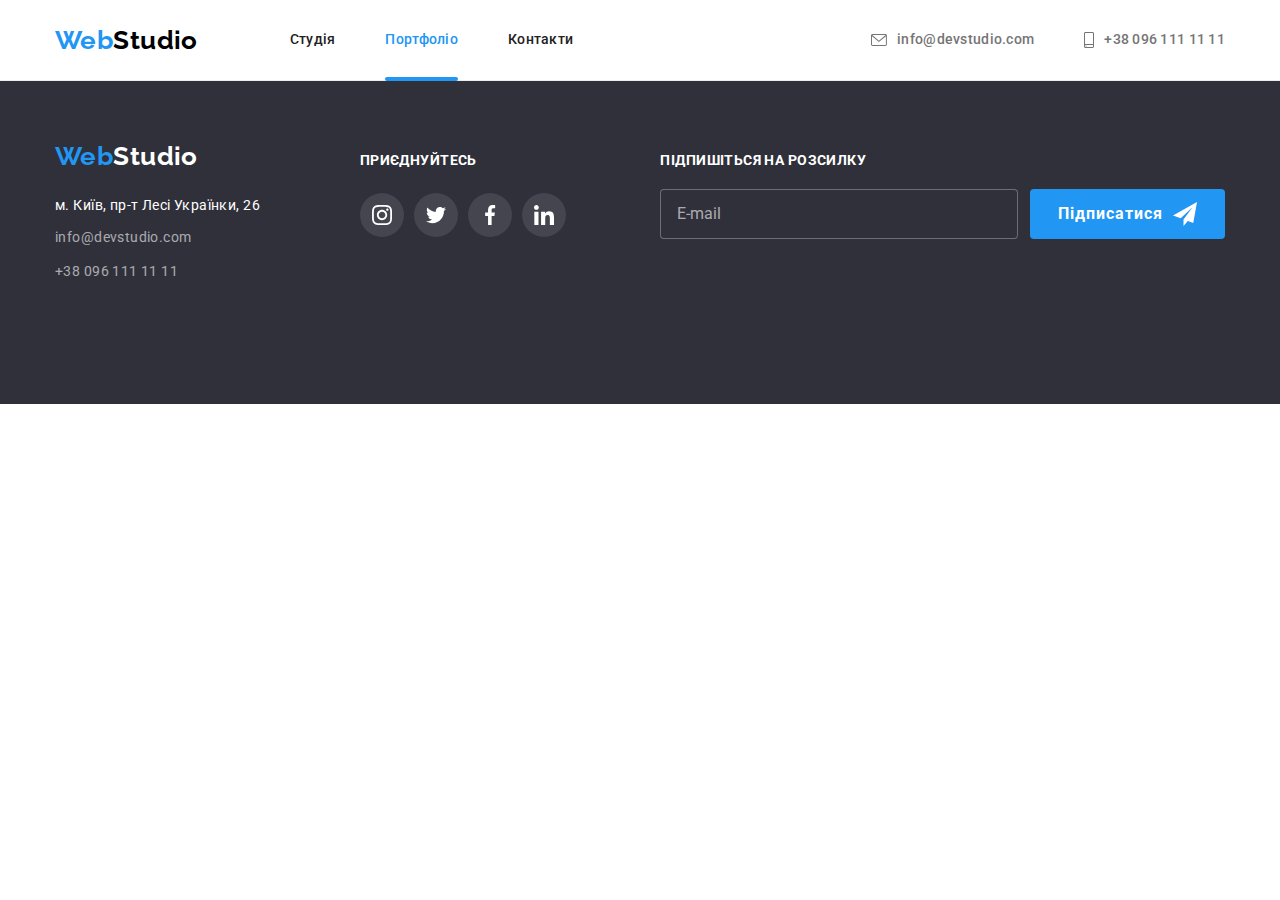
==== commit efbf65d4: "Studio done" ====
--- a/portfolio.html
+++ b/portfolio.html
@@ -381,10 +381,10 @@
       </section>
     </main> -->
     <!-- footer -->
-    <!-- <footer class="footer">
+ <footer class="footer">
       <div class="footer__container container">
-        <div>
-          <a href="./index.html" class="logo"
+        <div class="footer__contacts-wrapper">
+          <a href="./index.html" class="logo footer__logo"
             >Web<span class="logo__footer--text">Studio</span></a
           >
           <address class="footer-address">
@@ -442,7 +442,7 @@
           <strong class="footer-submit__text">Підпишіться на розсилку</strong>
           <form>
             <ul class="footer-submit__list">
-              <li>
+              <li class="footer-submit__item">
                 <input
                   class="footer-submit__mailing"
                   type="email"
@@ -450,7 +450,7 @@
                   placeholder="E-mail"
                 />
               </li>
-              <li>
+              <li class="footer-submit__item">
                 <button class="footer-submit__button" type="submit">
                   Підписатися
                   <svg class="footer-submit__icon" width="24" height="24">
@@ -462,7 +462,7 @@
           </form>
         </div>
       </div>
-    </footer> -->
+    </footer>
      <script src="./js/mobile-menu.js"></script>
   </body>
 </html>
--- a/css/main.min.css
+++ b/css/main.min.css
@@ -1 +1 @@
-:root{--primary-text-color: #757575;--accent-color: #2196f3;--white-color: #ffffff;--text-color-decoration: #212121;--background-second-color: #f5f4fa;--button-hover-color: #188ce8;--header-footer-color: #2f303a;--logo-black: #000000;--header-line: #ececec;--min-gap: 30px;--main-gap: 94px;--middle-gap: 50px}.visibility-hidden{position:absolute;width:1px;height:1px;margin:-1px;border:0;padding:0;white-space:nowrap;-webkit-clip-path:inset(100%);clip-path:inset(100%);clip:rect(0 0 0 0);overflow:hidden}html{-webkit-box-sizing:border-box;box-sizing:border-box}* *::before,*::after{-webkit-box-sizing:inherit;box-sizing:inherit}body{background-color:var(--background-color);color:var(--primary-text-color);font-family:Roboto,sans-serif;letter-spacing:.03em;font-size:14px;line-height:1.71}h1,h2,h3,h4,p{margin-top:0;margin-bottom:0}ul{margin-top:0;margin-bottom:0;padding-left:0;list-style:none}img{display:block;max-width:100%;height:auto}address{font-style:normal}.section--padding-removed{padding-top:var(--main-gap);padding-bottom:var(--main-gap)}.text--padding-removed{margin-bottom:10px}.portfolio-section{padding-top:94px;padding-bottom:91px}.container{padding-left:15px;padding-right:15px}.mobile-menu__container{position:relative;padding:48px 40px;display:-webkit-box;display:-ms-flexbox;display:flex;-webkit-box-orient:vertical;-webkit-box-direction:normal;-ms-flex-direction:column;flex-direction:column;height:100vh}@media screen and (min-width: 480px){.container{width:480px;margin-left:auto;margin-right:auto}}@media screen and (min-width: 768px){.container{width:768px}}@media screen and (min-width: 1200px){.container{width:1200px}}.backdrop{position:fixed;top:0;left:0;width:100vw;height:100vh;background-color:rgba(47,48,58,.4);opacity:1;-webkit-transition:opacity 250ms cubic-bezier(0.4, 0, 0.2, 1);transition:opacity 250ms cubic-bezier(0.4, 0, 0.2, 1)}.backdrop--is-hidden{opacity:0;pointer-events:none}.backdrop--is-hidden .modal{-webkit-transform:translate(-50%, -50%) scale(0.5);transform:translate(-50%, -50%) scale(0.5)}.modal{position:absolute;top:50%;left:50%;-webkit-transform:translate(-50%, -50%) scale(1);transform:translate(-50%, -50%) scale(1);width:528px;background-color:var(--white-color);-webkit-transition:-webkit-transform 250ms cubic-bezier(0.4, 0, 0.2, 1);transition:-webkit-transform 250ms cubic-bezier(0.4, 0, 0.2, 1);transition:transform 250ms cubic-bezier(0.4, 0, 0.2, 1);transition:transform 250ms cubic-bezier(0.4, 0, 0.2, 1), -webkit-transform 250ms cubic-bezier(0.4, 0, 0.2, 1);padding:40px;border-radius:4px;-webkit-box-shadow:0px 1px 3px rgba(0,0,0,.12),0px 1px 1px rgba(0,0,0,.14),0px 2px 1px rgba(0,0,0,.2);box-shadow:0px 1px 3px rgba(0,0,0,.12),0px 1px 1px rgba(0,0,0,.14),0px 2px 1px rgba(0,0,0,.2)}.modal__close-button{position:absolute;top:8px;right:8px;width:30px;height:30px;border-radius:50%;border:1px solid rgba(0,0,0,.1);background-color:rgba(0,0,0,0);padding:0;display:-webkit-box;display:-ms-flexbox;display:flex;-webkit-box-pack:center;-ms-flex-pack:center;justify-content:center;-webkit-box-align:center;-ms-flex-align:center;align-items:center;cursor:pointer;-webkit-transition:fill 250ms cubic-bezier(0.4, 0, 0.2, 1);transition:fill 250ms cubic-bezier(0.4, 0, 0.2, 1)}.modal__close-button:hover,.modal__close-button:focus{fill:var(--accent-color)}.logo{font-family:Raleway,sans-serif;text-decoration:none;font-size:26px;line-height:1.2;color:var(--accent-color);cursor:pointer;margin-right:var(--main-gap)}.logo__header--text{color:var(--logo-black)}.logo__footer--text{color:var(--white-color)}@media screen and (min-width: 768px){.logo{font-weight:700;margin-right:87px;font-size:24px;line-height:1.16}}.page-header{border-bottom:1px solid var(--header-line)}@media screen and (max-width: 1199px){.container--centered{-webkit-box-pack:justify;-ms-flex-pack:justify;justify-content:space-between}}@media screen and (max-width: 767px){.page-header{position:relative;padding:10px 0}}.container--centered{display:-webkit-box;display:-ms-flexbox;display:flex;-webkit-box-align:center;-ms-flex-align:center;align-items:center}@media screen and (max-width: 767px){.site-nav{display:none}}@media screen and (min-width: 768px){.site-nav{display:-webkit-box;display:-ms-flexbox;display:flex;-webkit-box-align:center;-ms-flex-align:center;align-items:center}.site-nav__link{display:-webkit-box;display:-ms-flexbox;display:flex;color:var(--text-color-decoration);font-weight:500;line-height:1.14;letter-spacing:.02em;text-decoration:none;-webkit-transition:color 250ms cubic-bezier(0.4, 0, 0.2, 1);transition:color 250ms cubic-bezier(0.4, 0, 0.2, 1);padding:32px 0}.site-nav__link:hover,.site-nav__link:focus{color:var(--accent-color)}.site-nav__item:not(:last-child){margin-right:var(--middle-gap)}.site-nav__link--current{color:var(--accent-color);position:relative}.site-nav__link--current::after{position:absolute;width:100%;height:4px;bottom:0;left:0;border-radius:2px;background-color:var(--accent-color);display:block;content:"";margin-bottom:-1px}.navigation{display:-webkit-box;display:-ms-flexbox;display:flex;-webkit-box-align:center;-ms-flex-align:center;align-items:center}}@media screen and (max-width: 767px){.auth-nav{display:none}}@media screen and (min-width: 768px){.auth-nav{display:block;-webkit-box-align:center;-ms-flex-align:center;align-items:center;margin-left:auto}.auth-nav__item:not(:last-child){margin-bottom:10px}.auth-nav__link{color:var(--primary-text-color);font-weight:500;font-size:12px;line-height:1.16;letter-spacing:.02em;text-decoration:none;-webkit-transition:color 250ms cubic-bezier(0.4, 0, 0.2, 1);transition:color 250ms cubic-bezier(0.4, 0, 0.2, 1);display:-webkit-box;display:-ms-flexbox;display:flex;-webkit-box-align:center;-ms-flex-align:center;align-items:center}.auth-nav__link:hover,.auth-nav__link:focus{color:var(--accent-color)}.auth-nav__img{margin-right:10px;fill:var(--primary-text-color)}.auth-nav__link:hover .auth-nav__img,.auth-nav__link:focus .auth-nav__img{fill:var(--accent-color)}}@media screen and (min-width: 1200px){.auth-nav{display:-webkit-box;display:-ms-flexbox;display:flex}.auth-nav__item:not(:last-child){margin-right:var(--middle-gap);margin-bottom:0}.auth-nav__link{color:var(--primary-text-color);font-size:14px;line-height:1.14;padding-top:32px;padding-bottom:32px}}.menu-btn{background-color:rgba(0,0,0,0);border:none;cursor:pointer;line-height:0;padding:0;-webkit-transition:fill 250ms cubic-bezier(0.4, 0, 0.2, 1);transition:fill 250ms cubic-bezier(0.4, 0, 0.2, 1)}.menu-btn:hover,.menu-btn:focus{fill:var(--accent-color)}.mobile-menu{position:fixed;width:100%;height:100vh;top:0;left:0;overflow:auto;background-color:var(--white-color);opacity:0;visibility:hidden;pointer-events:none}.mobile-menu.is-open{opacity:1;visibility:visible;pointer-events:auto}.mobile-menu__close-button{position:absolute;top:10px;right:15px;background-color:rgba(0,0,0,0);border:none;cursor:pointer;line-height:0;padding:0;-webkit-transition:fill 250ms cubic-bezier(0.4, 0, 0.2, 1);transition:fill 250ms cubic-bezier(0.4, 0, 0.2, 1)}.mobile-menu__close-button:hover,.mobile-menu__close-button:focus{fill:var(--accent-color)}@media screen and (min-width: 768px){.menu-btn{display:none}.mobile-menu{display:none}}.mobile-nav__item{margin-bottom:32px}.mobile-nav__link{text-decoration:none;font-style:normal;font-weight:500;font-size:40px;line-height:1.17;letter-spacing:.02em;color:var(--text-color-decoration)}.mobile-nav__link--current{color:var(--accent-color)}.mobile-contacts{display:block;margin-top:auto}.mobile-contacts__item:not(:last-child){margin-bottom:32px}.mobile-contacts__link{text-decoration:none;font-weight:500;font-size:24px;line-height:1.16;letter-spacing:.02em;color:var(--primary-text-color)}.mobile-contacts__link--current{font-weight:500;font-size:34px;line-height:1.17;letter-spacing:.02em;color:var(--accent-color)}.mobile-social{display:-webkit-box;display:-ms-flexbox;display:flex;-ms-flex-wrap:wrap;flex-wrap:wrap;margin-top:64px}.mobile-social__link{text-decoration:none;font-weight:500;font-size:18px;line-height:1.22;letter-spacing:.02em;color:var(--accent-color)}.mobile-social__item:not(:last-child){padding-right:10px;border-right:1px solid rgba(33,33,33,.2)}.mobile-social__item:not(:first-child){padding-left:10px}.hero-section{background-color:var(--header-footer-color);text-align:center;padding-top:118px;padding-bottom:118px;background-image:-webkit-gradient(linear, left top, left bottom, from(rgba(47, 48, 58, 0.4)), to(rgba(47, 48, 58, 0.4))),url("../images/hero480.jpg");background-image:linear-gradient(rgba(47, 48, 58, 0.4), rgba(47, 48, 58, 0.4)),url("../images/hero480.jpg");background-size:cover;background-position:center;background-repeat:no-repeat;height:400px;max-width:480px;margin-left:auto;margin-right:auto}@media(min-device-pixel-ratio: 2),(-webkit-min-device-pixel-ratio: 2),(min-resolution: 192dpi),(min-resolution: 2dppx){.hero-section{background-image:-webkit-gradient(linear, left top, left bottom, from(rgba(47, 48, 58, 0.4)), to(rgba(47, 48, 58, 0.4))),url("../images/hero480@2x.jpg");background-image:linear-gradient(rgba(47, 48, 58, 0.4), rgba(47, 48, 58, 0.4)),url("../images/hero480@2x.jpg")}}@media screen and (min-width: 768px){.hero-section{max-width:768px;background-image:-webkit-gradient(linear, left top, left bottom, from(rgba(47, 48, 58, 0.4)), to(rgba(47, 48, 58, 0.4))),url("../images/hero768.jpg");background-image:linear-gradient(rgba(47, 48, 58, 0.4), rgba(47, 48, 58, 0.4)),url("../images/hero768.jpg")}}@media screen and (min-width: 768px)and (min-device-pixel-ratio: 2),screen and (min-width: 768px)and (-webkit-min-device-pixel-ratio: 2),screen and (min-width: 768px)and (min-resolution: 192dpi),screen and (min-width: 768px)and (min-resolution: 2dppx){.hero-section{background-image:-webkit-gradient(linear, left top, left bottom, from(rgba(47, 48, 58, 0.4)), to(rgba(47, 48, 58, 0.4))),url("../images/hero768@2x.jpg");background-image:linear-gradient(rgba(47, 48, 58, 0.4), rgba(47, 48, 58, 0.4)),url("../images/hero768@2x.jpg")}}@media screen and (min-width: 768px){.hero-section__tittle{line-height:1.61}}.hero-section__tittle{font-weight:900;font-size:26px;line-height:1.16;letter-spacing:.06em;text-transform:uppercase;color:var(--white-color);margin-bottom:var(--min-gap)}.hero-button__primary{padding:10px 24px;min-width:152px;background-color:var(--accent-color);color:var(--white-color);font-family:inherit;font-weight:700;font-size:16px;line-height:1.87;letter-spacing:.06em;cursor:pointer;border-radius:4px;border:none;-webkit-transition:background-color 250ms cubic-bezier(0.4, 0, 0.2, 1),-webkit-box-shadow 250ms cubic-bezier(0.4, 0, 0.2, 1);transition:background-color 250ms cubic-bezier(0.4, 0, 0.2, 1),-webkit-box-shadow 250ms cubic-bezier(0.4, 0, 0.2, 1);transition:background-color 250ms cubic-bezier(0.4, 0, 0.2, 1),box-shadow 250ms cubic-bezier(0.4, 0, 0.2, 1);transition:background-color 250ms cubic-bezier(0.4, 0, 0.2, 1),box-shadow 250ms cubic-bezier(0.4, 0, 0.2, 1),-webkit-box-shadow 250ms cubic-bezier(0.4, 0, 0.2, 1)}.hero-button__primary:hover,.hero-button__primary:focus{background-color:var(--button-hover-color);-webkit-box-shadow:0px 4px 4px rgba(0,0,0,.15);box-shadow:0px 4px 4px rgba(0,0,0,.15)}.section-about{padding-bottom:0}.section__tittle{color:var(--text-color-decoration);font-weight:700;font-size:36px;line-height:1.16;margin-bottom:var(--middle-gap);text-align:center}.advantage{display:-webkit-box;display:-ms-flexbox;display:flex;-ms-flex-wrap:wrap;flex-wrap:wrap;margin-top:calc(-1*var(--min-gap));margin-left:calc(-1*var(--min-gap))}.advantage__item{-ms-flex-wrap:wrap;flex-wrap:wrap;-ms-flex-preferred-size:calc(25% - 30px);flex-basis:calc(25% - 30px);margin-top:var(--min-gap);margin-left:var(--min-gap)}.advantage__tittle{font-weight:700;font-size:14px;line-height:1.14;color:var(--text-color-decoration)}.advantage__icon{width:270px;height:120px;background-color:var(--background-second-color);margin-bottom:30px;display:-webkit-box;display:-ms-flexbox;display:flex;-webkit-box-pack:center;-ms-flex-pack:center;justify-content:center;-webkit-box-align:center;-ms-flex-align:center;align-items:center;border-radius:4px}.work-list{display:-webkit-box;display:-ms-flexbox;display:flex;-ms-flex-wrap:wrap;flex-wrap:wrap}.work-list__item{width:calc((100% - 3*var(--min-gap))/3);position:relative}.work-list__item:not(:nth-child(3n)){margin-right:var(--min-gap)}.work-list__item:not(:nth-last-child(-n+3)){margin-bottom:var(--min-gap)}.work-list__discription{width:100%;position:absolute;bottom:0;left:0;height:70px;display:-webkit-box;display:-ms-flexbox;display:flex;-webkit-box-align:center;-ms-flex-align:center;align-items:center;-webkit-box-pack:center;-ms-flex-pack:center;justify-content:center;font-weight:bold;font-size:14px;line-height:1.14;text-align:center;text-transform:uppercase;color:var(--white-color);background-color:rgba(47,48,58,.8)}.section-team{background-color:var(--background-second-color)}.team-cards{display:-webkit-box;display:-ms-flexbox;display:flex;-ms-flex-wrap:wrap;flex-wrap:wrap}.team-cards__list{background-color:var(--white-color);-webkit-box-shadow:0px 1px 3px rgba(0,0,0,.12),0px 1px 1px rgba(0,0,0,.14),0px 2px 1px rgba(0,0,0,.2);box-shadow:0px 1px 3px rgba(0,0,0,.12),0px 1px 1px rgba(0,0,0,.14),0px 2px 1px rgba(0,0,0,.2);border-radius:0px 0px 4px 4px}.team-cards__list{-ms-flex-preferred-size:calc((100% - 90px)/4);flex-basis:calc((100% - 90px)/4)}.team-cards__list:not(:nth-child(4n)){margin-right:var(--min-gap)}.team-cards__list:not(:nth-last-child(-n+4)){margin-bottom:var(--min-gap)}.content-wrapper{padding:var(--min-gap);padding-left:32px;padding-right:32px}.content-wrapper__tittle{color:var(--text-color-decoration);font-weight:500;font-size:16px;line-height:1.18;text-align:center}.content-wrapper__text{font-size:16px;line-height:1.18;text-align:center;margin-bottom:16px}.social{display:-webkit-box;display:-ms-flexbox;display:flex;-webkit-box-pack:justify;-ms-flex-pack:justify;justify-content:space-between}.social__link{width:44px;height:44px;background-color:var(--white-color);border-radius:50%;display:-webkit-box;display:-ms-flexbox;display:flex;-webkit-box-align:center;-ms-flex-align:center;align-items:center;-webkit-box-pack:center;-ms-flex-pack:center;justify-content:center;-webkit-transition:background-color 250ms cubic-bezier(0.4, 0, 0.2, 1);transition:background-color 250ms cubic-bezier(0.4, 0, 0.2, 1)}.social__link:hover,.social__link:focus{background-color:var(--accent-color)}.social__icon{fill:#afb1b8;-webkit-transition:fill 250ms cubic-bezier(0.4, 0, 0.2, 1);transition:fill 250ms cubic-bezier(0.4, 0, 0.2, 1)}.social__link:hover .social__icon,.social__link:focus .social__icon{fill:var(--white-color)}.footer-social{margin-left:70px}.footer-social__text{font-weight:700;line-height:1.14;text-transform:uppercase;color:var(--white-color);margin-bottom:20px}.join-social{display:-webkit-box;display:-ms-flexbox;display:flex;margin-top:20px}.join-social__list:not(:last-child){margin-right:10px}.join-social__link{width:44px;height:44px;background-color:rgba(255,255,255,.1);border-radius:50%;display:-webkit-box;display:-ms-flexbox;display:flex;-webkit-box-align:center;-ms-flex-align:center;align-items:center;-webkit-box-pack:center;-ms-flex-pack:center;justify-content:center;-webkit-transition:background-color 250ms cubic-bezier(0.4, 0, 0.2, 1);transition:background-color 250ms cubic-bezier(0.4, 0, 0.2, 1)}.join-social__link:hover,.join-social__link:focus{background-color:#2196f3}.join-social__icon{fill:var(--white-color)}.section-client{padding-top:94px;padding-bottom:88px}.client-list{display:-webkit-box;display:-ms-flexbox;display:flex;-webkit-box-pack:justify;-ms-flex-pack:justify;justify-content:space-between}.client-list__link{width:170px;height:92px;display:-webkit-box;display:-ms-flexbox;display:flex;-webkit-box-pack:center;-ms-flex-pack:center;justify-content:center;-webkit-box-align:center;-ms-flex-align:center;align-items:center;border:1px solid #afb1b8;border-radius:4px;-webkit-transition:border 250ms cubic-bezier(0.4, 0, 0.2, 1);transition:border 250ms cubic-bezier(0.4, 0, 0.2, 1)}.client-list__link:hover,.client-list__link:focus{border:1px solid var(--accent-color)}.client-list__icon{fill:#afb1b8;-webkit-transition:fill 250ms cubic-bezier(0.4, 0, 0.2, 1);transition:fill 250ms cubic-bezier(0.4, 0, 0.2, 1)}.client-list__link:hover .client-list__icon,.client-list__link:focus .client-list__icon{fill:var(--accent-color)}.footer{background-color:var(--header-footer-color);padding-top:60px;padding-bottom:60px}.footer__container{background-color:var(--header-footer-color);display:-webkit-box;display:-ms-flexbox;display:flex;-webkit-box-align:baseline;-ms-flex-align:baseline;align-items:baseline}.footer-address{margin-top:20px}.footer-address__text{color:var(--white-color);line-height:24px;color:var(--white-color);margin-bottom:9px}.contacts-list__link{line-height:24px;color:rgba(255,255,255,.6);text-decoration:none}.contacts-list__item:not(:last-child){margin-bottom:9px}.footer-submit{margin-left:auto}.footer-submit__text{display:block;font-weight:700;line-height:1.14;text-transform:uppercase;color:var(--white-color);margin-bottom:20px}.footer-submit__list{display:-webkit-box;display:-ms-flexbox;display:flex}.footer-submit__mailing{width:358px;height:50px;padding:15px 16px;border:1px solid rgba(255,255,255,.3);border-radius:4px;background-color:var(--header-footer-color);color:var(--white-color);margin-right:12px}.footer-submit__mailing::-webkit-input-placeholder{font-size:16px;line-height:1.25;color:rgba(255,255,255,.6)}.footer-submit__mailing::-moz-placeholder{font-size:16px;line-height:1.25;color:rgba(255,255,255,.6)}.footer-submit__mailing:-ms-input-placeholder{font-size:16px;line-height:1.25;color:rgba(255,255,255,.6)}.footer-submit__mailing::-ms-input-placeholder{font-size:16px;line-height:1.25;color:rgba(255,255,255,.6)}.footer-submit__mailing::placeholder{font-size:16px;line-height:1.25;color:rgba(255,255,255,.6)}.footer-submit__button{display:-webkit-box;display:-ms-flexbox;display:flex;-webkit-box-align:center;-ms-flex-align:center;align-items:center;padding:10px 28px;border-radius:4px;font-weight:700;font-size:16px;line-height:1.87;letter-spacing:.06em;background-color:var(--accent-color);color:var(--white-color);cursor:pointer;border:none}.footer-submit__icon{margin-left:10px}.contact-form__text{font-weight:700;font-size:20px;line-height:1.15;color:#212121;margin-bottom:12px;text-align:center}.contact-form__wrapper{margin-bottom:10px;position:relative;display:block}.contact-form__input{width:100%;height:40px;border:1px solid rgba(33,33,33,.2);border-radius:4px;padding-left:42px;-webkit-transition:border-color 250ms cubic-bezier(0.4, 0, 0.2, 1);transition:border-color 250ms cubic-bezier(0.4, 0, 0.2, 1)}.contact-form__input:hover,.contact-form__input:focus{outline:none;border-color:var(--accent-color)}.contact-form__icon{position:absolute;top:50%;left:12px;-webkit-transform:translateY(-50%);transform:translateY(-50%);display:block;-webkit-transition:fill 250ms cubic-bezier(0.4, 0, 0.2, 1);transition:fill 250ms cubic-bezier(0.4, 0, 0.2, 1)}.contact-form__input:hover+.contact-form__icon,.contact-form__input:focus+.contact-form__icon{fill:var(--accent-color)}.contact-form__tittle{display:block;font-size:12px;line-height:1.16;letter-spacing:.01em;color:#757575;margin-bottom:4px}.contact-form__message{width:100%;height:120px;border:1px solid rgba(33,33,33,.2);border-radius:4px;padding:12px 16px;display:block;margin-bottom:20px;-webkit-transition:border-color 250ms cubic-bezier(0.4, 0, 0.2, 1);transition:border-color 250ms cubic-bezier(0.4, 0, 0.2, 1)}.contact-form__message:hover,.contact-form__message:focus{outline:none;border-color:var(--accent-color)}.contact-form__message::-webkit-input-placeholder{font-size:12px;line-height:1.16;letter-spacing:.01em;color:rgba(117,117,117,.5)}.contact-form__message::-moz-placeholder{font-size:12px;line-height:1.16;letter-spacing:.01em;color:rgba(117,117,117,.5)}.contact-form__message:-ms-input-placeholder{font-size:12px;line-height:1.16;letter-spacing:.01em;color:rgba(117,117,117,.5)}.contact-form__message::-ms-input-placeholder{font-size:12px;line-height:1.16;letter-spacing:.01em;color:rgba(117,117,117,.5)}.contact-form__message::placeholder{font-size:12px;line-height:1.16;letter-spacing:.01em;color:rgba(117,117,117,.5)}textarea{resize:none}.checkbox-wrapper{margin-bottom:30px;display:block}.checkbox-wrapper__description{display:-webkit-box;display:-ms-flexbox;display:flex;-webkit-box-align:center;-ms-flex-align:center;align-items:center;-webkit-box-pack:center;-ms-flex-pack:center;justify-content:center;font-size:14px;line-height:1.71;color:var(--primary-text-color);-webkit-transition:background-color 250ms cubic-bezier(0.4, 0, 0.2, 1),border 1150ms cubic-bezier(0.4, 0, 0.2, 1);transition:background-color 250ms cubic-bezier(0.4, 0, 0.2, 1),border 1150ms cubic-bezier(0.4, 0, 0.2, 1)}.checkbox-wrapper__description::before{content:"";display:inline-block;width:16px;height:15px;border:2px solid var(--text-color-decoration);border-radius:3px;cursor:pointer;margin-right:7px;-webkit-transition:250ms cubic-bezier(0.4, 0, 0.2, 1),border 250ms cubic-bezier(0.4, 0, 0.2, 1);transition:250ms cubic-bezier(0.4, 0, 0.2, 1),border 250ms cubic-bezier(0.4, 0, 0.2, 1)}.checkbox-wrapper__form:checked+.checkbox-wrapper__description::before{background-image:url("../images/check.svg");background-size:contain;border:2px solid var(--accent-color);background-color:var(--accent-color)}.checkbox-wrapper__policy-link{font-size:14px;line-height:1.71;color:var(--accent-color)}.checkbox-wrapper__button-form{display:block;margin:0 auto;background-color:var(--accent-color);color:var(--white-color);cursor:pointer;padding:10px 52px;font-weight:700;font-size:16px;line-height:1.87;letter-spacing:.06em;border-radius:4px;border:none;-webkit-transition:background-color 250ms cubic-bezier(0.4, 0, 0.2, 1),-webkit-box-shadow 250ms cubic-bezier(0.4, 0, 0.2, 1);transition:background-color 250ms cubic-bezier(0.4, 0, 0.2, 1),-webkit-box-shadow 250ms cubic-bezier(0.4, 0, 0.2, 1);transition:box-shadow 250ms cubic-bezier(0.4, 0, 0.2, 1),background-color 250ms cubic-bezier(0.4, 0, 0.2, 1);transition:box-shadow 250ms cubic-bezier(0.4, 0, 0.2, 1),background-color 250ms cubic-bezier(0.4, 0, 0.2, 1),-webkit-box-shadow 250ms cubic-bezier(0.4, 0, 0.2, 1)}.checkbox-wrapper__button-form:hover,.checkbox-wrapper__button-form:focus{background-color:var(--button-hover-color);-webkit-box-shadow:0px 4px 4px rgba(0,0,0,.15);box-shadow:0px 4px 4px rgba(0,0,0,.15)}.buttons-list{display:-webkit-box;display:-ms-flexbox;display:flex;-webkit-box-pack:center;-ms-flex-pack:center;justify-content:center;margin-bottom:var(--middle-gap)}.buttons-list__item:not(:last-child){margin-right:8px}.buttons-list__button{font-family:inherit;font-weight:500;font-size:16px;line-height:1.62;cursor:pointer;border:none;border-radius:4px;background-color:var(--background-second-color);color:var(--text-color-decoration);padding:6px 22px;-webkit-transition:color 250ms cubic-bezier(0.4, 0, 0.2, 1),background-color 250ms cubic-bezier(0.4, 0, 0.2, 1),-webkit-box-shadow 250ms cubic-bezier(0.4, 0, 0.2, 1);transition:color 250ms cubic-bezier(0.4, 0, 0.2, 1),background-color 250ms cubic-bezier(0.4, 0, 0.2, 1),-webkit-box-shadow 250ms cubic-bezier(0.4, 0, 0.2, 1);transition:color 250ms cubic-bezier(0.4, 0, 0.2, 1),background-color 250ms cubic-bezier(0.4, 0, 0.2, 1),box-shadow 250ms cubic-bezier(0.4, 0, 0.2, 1);transition:color 250ms cubic-bezier(0.4, 0, 0.2, 1),background-color 250ms cubic-bezier(0.4, 0, 0.2, 1),box-shadow 250ms cubic-bezier(0.4, 0, 0.2, 1),-webkit-box-shadow 250ms cubic-bezier(0.4, 0, 0.2, 1)}.buttons-list__button:hover,.buttons-list__button:focus{border:none;color:var(--white-color);background-color:var(--accent-color);-webkit-box-shadow:0px 3px 1px rgba(0,0,0,.1),0px 1px 2px rgba(0,0,0,.08),0px 2px 2px rgba(0,0,0,.12);box-shadow:0px 3px 1px rgba(0,0,0,.1),0px 1px 2px rgba(0,0,0,.08),0px 2px 2px rgba(0,0,0,.12)}.portfolio{display:-webkit-box;display:-ms-flexbox;display:flex;-ms-flex-wrap:wrap;flex-wrap:wrap;margin-left:calc(-1*var(--min-gap));margin-top:calc(-1*var(--min-gap));background-color:var(--white-color)}.portfolio__cards-list{margin-left:var(--min-gap);margin-top:var(--min-gap);-ms-flex-preferred-size:3.3333333333;flex-basis:3.3333333333}.portfolio__link{text-decoration:none;color:var(--primary-text-color);display:block;-webkit-transition:-webkit-box-shadow 250ms cubic-bezier(0.4, 0, 0.2, 1);transition:-webkit-box-shadow 250ms cubic-bezier(0.4, 0, 0.2, 1);transition:box-shadow 250ms cubic-bezier(0.4, 0, 0.2, 1);transition:box-shadow 250ms cubic-bezier(0.4, 0, 0.2, 1), -webkit-box-shadow 250ms cubic-bezier(0.4, 0, 0.2, 1)}.portfolio__link:hover,.portfolio__link:focus{-webkit-box-shadow:0px 1px 1px rgba(0,0,0,.12),0px 4px 4px rgba(0,0,0,.06),1px 4px 6px rgba(0,0,0,.16);box-shadow:0px 1px 1px rgba(0,0,0,.12),0px 4px 4px rgba(0,0,0,.06),1px 4px 6px rgba(0,0,0,.16)}.portfolio-wrapper{padding:20px 24px;outline:1px solid #eee}.portfolio-wrapper__tittle{color:var(--text-color-decoration);font-weight:700;font-size:18px;line-height:2;text-decoration:none;margin-bottom:4px}.portfolio-wrapper__text{font-size:16px;line-height:1.87}.card-overlay{position:relative;overflow:hidden}.block-info{position:absolute;width:100%;height:100%;top:0;left:0;background-color:rgba(33,150,243,.9);-webkit-transform:translateY(100%);transform:translateY(100%);-webkit-transition:-webkit-transform 250ms cubic-bezier(0.4, 0, 0.2, 1);transition:-webkit-transform 250ms cubic-bezier(0.4, 0, 0.2, 1);transition:transform 250ms cubic-bezier(0.4, 0, 0.2, 1);transition:transform 250ms cubic-bezier(0.4, 0, 0.2, 1), -webkit-transform 250ms cubic-bezier(0.4, 0, 0.2, 1)}.portfolio__cards-list:hover .block-info{-webkit-transform:translateY(0);transform:translateY(0)}.block-info__text{position:absolute;padding:63px 24px;font-size:18px;line-height:1.55;color:var(--white-color)}/*# sourceMappingURL=main.min.css.map */+:root{--primary-text-color: #757575;--accent-color: #2196f3;--white-color: #ffffff;--text-color-decoration: #212121;--background-second-color: #f5f4fa;--button-hover-color: #188ce8;--header-footer-color: #2f303a;--logo-black: #000000;--header-line: #ececec;--min-gap: 30px;--main-gap: 94px;--middle-gap: 50px}.visibility-hidden{position:absolute;width:1px;height:1px;margin:-1px;border:0;padding:0;white-space:nowrap;-webkit-clip-path:inset(100%);clip-path:inset(100%);clip:rect(0 0 0 0);overflow:hidden}html{-webkit-box-sizing:border-box;box-sizing:border-box}* *::before,*::after{-webkit-box-sizing:inherit;box-sizing:inherit}body{background-color:var(--background-color);color:var(--primary-text-color);font-family:Roboto,sans-serif;letter-spacing:.03em;font-size:14px;line-height:1.71}h1,h2,h3,h4,p{margin-top:0;margin-bottom:0}ul{margin-top:0;margin-bottom:0;padding-left:0;list-style:none}img{display:block;max-width:100%;height:auto}address{font-style:normal}.section--padding-removed{padding-top:var(--main-gap);padding-bottom:var(--main-gap)}@media screen and (max-width: 1199px){.section--padding-removed{padding-top:60px;padding-bottom:60px}}.section__tittle{color:var(--text-color-decoration);font-weight:700;font-size:36px;line-height:1.16;margin-bottom:var(--middle-gap);text-align:center}@media screen and (max-width: 1199px){.section__tittle{font-size:28px;line-height:1.17;margin-bottom:var(--min-gap)}}.text--padding-removed{margin-bottom:10px}.portfolio-section{padding-top:94px;padding-bottom:91px}@media screen and (max-width: 767px){.mobile-menu__container{position:relative;padding:48px 40px;display:-webkit-box;display:-ms-flexbox;display:flex;-webkit-box-orient:vertical;-webkit-box-direction:normal;-ms-flex-direction:column;flex-direction:column;height:100vh}}.container{width:100%;padding-left:15px;padding-right:15px}@media screen and (min-width: 480px){.container{width:480px;margin-left:auto;margin-right:auto}}@media screen and (min-width: 768px){.container{width:768px}}@media screen and (min-width: 1200px){.container{width:1200px}}.backdrop{position:fixed;top:0;left:0;width:100vw;height:100vh;background-color:rgba(47,48,58,.4);opacity:1;overflow:scroll;-webkit-transition:opacity 250ms cubic-bezier(0.4, 0, 0.2, 1);transition:opacity 250ms cubic-bezier(0.4, 0, 0.2, 1)}.backdrop--is-hidden{opacity:0;pointer-events:none}.backdrop--is-hidden .modal{-webkit-transform:translate(-50%, -50%) scale(0.5);transform:translate(-50%, -50%) scale(0.5)}.modal{position:absolute;top:50%;left:50%;-webkit-transform:translate(-50%, -50%) scale(1);transform:translate(-50%, -50%) scale(1);max-width:450px;width:100%;background-color:var(--white-color);-webkit-transition:-webkit-transform 250ms cubic-bezier(0.4, 0, 0.2, 1);transition:-webkit-transform 250ms cubic-bezier(0.4, 0, 0.2, 1);transition:transform 250ms cubic-bezier(0.4, 0, 0.2, 1);transition:transform 250ms cubic-bezier(0.4, 0, 0.2, 1), -webkit-transform 250ms cubic-bezier(0.4, 0, 0.2, 1);padding:40px;border-radius:4px;-webkit-box-shadow:0px 1px 3px rgba(0,0,0,.12),0px 1px 1px rgba(0,0,0,.14),0px 2px 1px rgba(0,0,0,.2);box-shadow:0px 1px 3px rgba(0,0,0,.12),0px 1px 1px rgba(0,0,0,.14),0px 2px 1px rgba(0,0,0,.2)}@media screen and (max-height: 660px){.modal{top:15px;-webkit-transform:translate(-50%, 0);transform:translate(-50%, 0)}}@media screen and (min-width: 1200px){.modal{max-width:528px}}.modal__close-button{position:absolute;top:8px;right:8px;width:30px;height:30px;border-radius:50%;border:1px solid rgba(0,0,0,.1);background-color:rgba(0,0,0,0);padding:0;display:-webkit-box;display:-ms-flexbox;display:flex;-webkit-box-pack:center;-ms-flex-pack:center;justify-content:center;-webkit-box-align:center;-ms-flex-align:center;align-items:center;cursor:pointer;-webkit-transition:fill 250ms cubic-bezier(0.4, 0, 0.2, 1);transition:fill 250ms cubic-bezier(0.4, 0, 0.2, 1)}.modal__close-button:hover,.modal__close-button:focus{fill:var(--accent-color)}.logo{font-family:Raleway,sans-serif;font-weight:700;text-decoration:none;font-size:24px;line-height:1.16;color:var(--accent-color);cursor:pointer}.logo__header--text{color:var(--logo-black)}.logo__footer--text{color:var(--white-color)}@media screen and (min-width: 768px){.logo{margin-right:87px}.footer__logo{margin-right:0}}@media screen and (min-width: 1200px){.logo{font-size:26px;line-height:1.19;margin-right:92px}}.page-header{border-bottom:1px solid var(--header-line)}@media screen and (max-width: 1199px){.container--centered{-webkit-box-pack:justify;-ms-flex-pack:justify;justify-content:space-between}}@media screen and (max-width: 767px){.page-header{position:relative;padding:10px 0}}.container--centered{display:-webkit-box;display:-ms-flexbox;display:flex;-webkit-box-align:center;-ms-flex-align:center;align-items:center}@media screen and (max-width: 767px){.site-nav{display:none}}@media screen and (min-width: 768px){.site-nav{display:-webkit-box;display:-ms-flexbox;display:flex;-webkit-box-align:center;-ms-flex-align:center;align-items:center}.site-nav__link{display:-webkit-box;display:-ms-flexbox;display:flex;color:var(--text-color-decoration);font-weight:500;line-height:1.14;letter-spacing:.02em;text-decoration:none;-webkit-transition:color 250ms cubic-bezier(0.4, 0, 0.2, 1);transition:color 250ms cubic-bezier(0.4, 0, 0.2, 1);padding:32px 0}.site-nav__link:hover,.site-nav__link:focus{color:var(--accent-color)}.site-nav__item:not(:last-child){margin-right:var(--middle-gap)}.site-nav__link--current{color:var(--accent-color);position:relative}.site-nav__link--current::after{position:absolute;width:100%;height:4px;bottom:0;left:0;border-radius:2px;background-color:var(--accent-color);display:block;content:"";margin-bottom:-1px}.navigation{display:-webkit-box;display:-ms-flexbox;display:flex;-webkit-box-align:center;-ms-flex-align:center;align-items:center}}@media screen and (max-width: 767px){.auth-nav{display:none}}@media screen and (min-width: 768px){.auth-nav{display:block;-webkit-box-align:center;-ms-flex-align:center;align-items:center;margin-left:auto}.auth-nav__item:not(:last-child){margin-bottom:10px}.auth-nav__link{color:var(--primary-text-color);font-weight:500;font-size:12px;line-height:1.16;letter-spacing:.02em;text-decoration:none;-webkit-transition:color 250ms cubic-bezier(0.4, 0, 0.2, 1);transition:color 250ms cubic-bezier(0.4, 0, 0.2, 1);display:-webkit-box;display:-ms-flexbox;display:flex;-webkit-box-align:center;-ms-flex-align:center;align-items:center}.auth-nav__link:hover,.auth-nav__link:focus{color:var(--accent-color)}.auth-nav__img{margin-right:10px;fill:var(--primary-text-color)}.auth-nav__link:hover .auth-nav__img,.auth-nav__link:focus .auth-nav__img{fill:var(--accent-color)}}@media screen and (min-width: 1200px){.auth-nav{display:-webkit-box;display:-ms-flexbox;display:flex}.auth-nav__item:not(:last-child){margin-right:var(--middle-gap);margin-bottom:0}.auth-nav__link{color:var(--primary-text-color);font-size:14px;line-height:1.14;padding-top:32px;padding-bottom:32px}}.menu-btn{background-color:rgba(0,0,0,0);border:none;cursor:pointer;line-height:0;padding:0;-webkit-transition:fill 250ms cubic-bezier(0.4, 0, 0.2, 1);transition:fill 250ms cubic-bezier(0.4, 0, 0.2, 1)}.menu-btn:hover,.menu-btn:focus{fill:var(--accent-color)}.mobile-menu{position:fixed;width:100%;height:100vh;top:0;left:0;overflow:auto;background-color:var(--white-color);opacity:0;visibility:hidden;pointer-events:none}.mobile-menu.is-open{opacity:1;visibility:visible;pointer-events:auto}.mobile-menu__close-button{position:absolute;top:10px;right:15px;background-color:rgba(0,0,0,0);border:none;cursor:pointer;line-height:0;padding:0;-webkit-transition:fill 250ms cubic-bezier(0.4, 0, 0.2, 1);transition:fill 250ms cubic-bezier(0.4, 0, 0.2, 1)}.mobile-menu__close-button:hover,.mobile-menu__close-button:focus{fill:var(--accent-color)}@media screen and (min-width: 768px){.menu-btn{display:none}.mobile-menu{display:none}}.mobile-nav__item{margin-bottom:32px}.mobile-nav__link{text-decoration:none;font-style:normal;font-weight:500;font-size:40px;line-height:1.17;letter-spacing:.02em;color:var(--text-color-decoration)}.mobile-nav__link--current{color:var(--accent-color)}.mobile-contacts{display:block;margin-top:auto}.mobile-contacts__item:not(:last-child){margin-bottom:32px}.mobile-contacts__link{text-decoration:none;font-weight:500;font-size:24px;line-height:1.16;letter-spacing:.02em;color:var(--primary-text-color)}.mobile-contacts__link--current{font-weight:500;font-size:34px;line-height:1.17;letter-spacing:.02em;color:var(--accent-color)}.mobile-social{display:-webkit-box;display:-ms-flexbox;display:flex;-ms-flex-wrap:wrap;flex-wrap:wrap;margin-top:64px}.mobile-social__link{text-decoration:none;font-weight:500;font-size:18px;line-height:1.22;letter-spacing:.02em;color:var(--accent-color)}.mobile-social__item:not(:last-child){padding-right:10px;border-right:1px solid rgba(33,33,33,.2)}.mobile-social__item:not(:first-child){padding-left:10px}.hero-section__tittle{font-weight:900;font-size:26px;line-height:1.16;letter-spacing:.06em;text-transform:uppercase;color:var(--white-color);margin-bottom:var(--min-gap);margin-left:auto;margin-right:auto}.hero-section{background-color:var(--header-footer-color);text-align:center;padding-top:118px;padding-bottom:118px;background-image:-webkit-gradient(linear, left top, left bottom, from(rgba(47, 48, 58, 0.4)), to(rgba(47, 48, 58, 0.4))),url("../images/hero480.jpg");background-image:linear-gradient(rgba(47, 48, 58, 0.4), rgba(47, 48, 58, 0.4)),url("../images/hero480.jpg");background-size:cover;background-position:center;background-repeat:no-repeat;height:400px;max-width:480px;margin-left:auto;margin-right:auto}@media(min-device-pixel-ratio: 2),(-webkit-min-device-pixel-ratio: 2),(min-resolution: 192dpi),(min-resolution: 2dppx){.hero-section{background-image:-webkit-gradient(linear, left top, left bottom, from(rgba(47, 48, 58, 0.4)), to(rgba(47, 48, 58, 0.4))),url("../images/hero480@2x.jpg");background-image:linear-gradient(rgba(47, 48, 58, 0.4), rgba(47, 48, 58, 0.4)),url("../images/hero480@2x.jpg")}}@media screen and (min-width: 768px){.hero-section{max-width:768px;background-image:-webkit-gradient(linear, left top, left bottom, from(rgba(47, 48, 58, 0.4)), to(rgba(47, 48, 58, 0.4))),url("../images/hero768.jpg");background-image:linear-gradient(rgba(47, 48, 58, 0.4), rgba(47, 48, 58, 0.4)),url("../images/hero768.jpg")}}@media screen and (min-width: 768px)and (min-device-pixel-ratio: 2),screen and (min-width: 768px)and (-webkit-min-device-pixel-ratio: 2),screen and (min-width: 768px)and (min-resolution: 192dpi),screen and (min-width: 768px)and (min-resolution: 2dppx){.hero-section{background-image:-webkit-gradient(linear, left top, left bottom, from(rgba(47, 48, 58, 0.4)), to(rgba(47, 48, 58, 0.4))),url("../images/hero768@2x.jpg");background-image:linear-gradient(rgba(47, 48, 58, 0.4), rgba(47, 48, 58, 0.4)),url("../images/hero768@2x.jpg")}}@media screen and (min-width: 768px){.hero-section__tittle{line-height:1.61;width:360px}}@media screen and (min-width: 1200px){.hero-section{padding-top:200px;padding-bottom:200px;max-width:1600px;height:100%;background-image:-webkit-gradient(linear, left top, left bottom, from(rgba(47, 48, 58, 0.4)), to(rgba(47, 48, 58, 0.4))),url("../images/hero1200.jpg");background-image:linear-gradient(rgba(47, 48, 58, 0.4), rgba(47, 48, 58, 0.4)),url("../images/hero1200.jpg")}}@media screen and (min-width: 1200px)and (min-device-pixel-ratio: 2),screen and (min-width: 1200px)and (-webkit-min-device-pixel-ratio: 2),screen and (min-width: 1200px)and (min-resolution: 192dpi),screen and (min-width: 1200px)and (min-resolution: 2dppx){.hero-section{background-image:-webkit-gradient(linear, left top, left bottom, from(rgba(47, 48, 58, 0.4)), to(rgba(47, 48, 58, 0.4))),url("../images/hero1200@2x.jpg");background-image:linear-gradient(rgba(47, 48, 58, 0.4), rgba(47, 48, 58, 0.4)),url("../images/hero1200@2x.jpg")}}@media screen and (min-width: 1200px){.hero-section__tittle{width:696px;font-size:44px;line-height:1.36}}.hero-button__primary{padding:10px 24px;min-width:152px;background-color:var(--accent-color);color:var(--white-color);font-family:inherit;font-weight:700;font-size:16px;line-height:1.87;letter-spacing:.06em;cursor:pointer;border-radius:4px;border:none;-webkit-transition:background-color 250ms cubic-bezier(0.4, 0, 0.2, 1),-webkit-box-shadow 250ms cubic-bezier(0.4, 0, 0.2, 1);transition:background-color 250ms cubic-bezier(0.4, 0, 0.2, 1),-webkit-box-shadow 250ms cubic-bezier(0.4, 0, 0.2, 1);transition:background-color 250ms cubic-bezier(0.4, 0, 0.2, 1),box-shadow 250ms cubic-bezier(0.4, 0, 0.2, 1);transition:background-color 250ms cubic-bezier(0.4, 0, 0.2, 1),box-shadow 250ms cubic-bezier(0.4, 0, 0.2, 1),-webkit-box-shadow 250ms cubic-bezier(0.4, 0, 0.2, 1)}.hero-button__primary:hover,.hero-button__primary:focus{background-color:var(--button-hover-color);-webkit-box-shadow:0px 4px 4px rgba(0,0,0,.15);box-shadow:0px 4px 4px rgba(0,0,0,.15)}@media screen and (min-width: 1200px){.hero-button__primary{min-width:216px;padding:10px 32px}}.section-about{padding-bottom:0}.advantage__tittle{font-weight:700;font-size:14px;line-height:1.14;color:var(--text-color-decoration)}.advantage__icon{height:120px;background-color:var(--background-second-color);margin-bottom:30px;display:-webkit-box;display:-ms-flexbox;display:flex;-webkit-box-pack:center;-ms-flex-pack:center;justify-content:center;-webkit-box-align:center;-ms-flex-align:center;align-items:center;border-radius:4px}@media screen and (max-width: 767px){.advantage__tittle{text-align:center}.advantage__item:not(:first-child){margin-top:30px}}@media screen and (min-width: 480px){.advantage{-ms-flex-wrap:wrap;flex-wrap:wrap;display:-webkit-box;display:-ms-flexbox;display:flex}.advantage__item{margin-left:auto;margin-right:auto;width:100%}}@media screen and (min-width: 768px){.advantage{margin-top:calc(-1*var(--min-gap));margin-left:calc(-1*var(--min-gap))}.advantage__item{-ms-flex-preferred-size:calc((100% - 60px)/2);flex-basis:calc((100% - 60px)/2);margin-top:var(--min-gap);margin-left:var(--min-gap)}}@media screen and (min-width: 1200px){.advantage__item{-ms-flex-wrap:wrap;flex-wrap:wrap;-ms-flex-preferred-size:calc(25% - 30px);flex-basis:calc(25% - 30px)}}@media screen and (max-width: 1199px){.our-work{display:none}}.work-list{display:-webkit-box;display:-ms-flexbox;display:flex;-ms-flex-wrap:wrap;flex-wrap:wrap}.work-list__item{width:calc((100% - 3*var(--min-gap))/3);position:relative}.work-list__item:not(:nth-child(3n)){margin-right:var(--min-gap)}.work-list__item:not(:nth-last-child(-n+3)){margin-bottom:var(--min-gap)}.work-list__discription{width:100%;position:absolute;bottom:0;left:0;height:70px;display:-webkit-box;display:-ms-flexbox;display:flex;-webkit-box-align:center;-ms-flex-align:center;align-items:center;-webkit-box-pack:center;-ms-flex-pack:center;justify-content:center;font-weight:bold;font-size:14px;line-height:1.14;text-align:center;text-transform:uppercase;color:var(--white-color);background-color:rgba(47,48,58,.8)}.section-team{background-color:var(--background-second-color)}.team-cards{display:-webkit-box;display:-ms-flexbox;display:flex;-ms-flex-wrap:wrap;flex-wrap:wrap}.content-wrapper{padding:var(--min-gap) 32px}.content-wrapper__tittle{color:var(--text-color-decoration);font-weight:500;font-size:16px;line-height:1.18;text-align:center}.content-wrapper__text{font-size:16px;line-height:1.18;text-align:center;margin-bottom:16px}@media screen and (max-width: 767px){.team-cards__list:not(:last-child){margin-bottom:30px}}.team-cards__list{background-color:var(--white-color);-webkit-box-shadow:0px 1px 3px rgba(0,0,0,.12),0px 1px 1px rgba(0,0,0,.14),0px 2px 1px rgba(0,0,0,.2);box-shadow:0px 1px 3px rgba(0,0,0,.12),0px 1px 1px rgba(0,0,0,.14),0px 2px 1px rgba(0,0,0,.2);border-radius:0px 0px 4px 4px}@media screen and (min-width: 768px)and (max-width: 1199px){.team-cards{margin-top:calc(-1*var(--min-gap));margin-left:calc(-1*var(--min-gap))}.team-cards__list{-ms-flex-preferred-size:calc((100% - 60px)/2);flex-basis:calc((100% - 60px)/2);margin-top:var(--min-gap);margin-left:var(--min-gap)}}@media screen and (min-width: 1200px){.team-cards__list{-ms-flex-preferred-size:calc((100% - 90px)/4);flex-basis:calc((100% - 90px)/4)}.team-cards__list:not(:nth-child(4n)){margin-right:var(--min-gap)}.team-cards__list:not(:nth-last-child(-n+4)){margin-bottom:var(--min-gap)}}.content-wrapper{padding:var(--min-gap) 32px}.content-wrapper__tittle{color:var(--text-color-decoration);font-weight:500;font-size:16px;line-height:1.18;text-align:center}.content-wrapper__text{font-size:16px;line-height:1.18;text-align:center;margin-bottom:16px}.social{display:-webkit-box;display:-ms-flexbox;display:flex;-webkit-box-pack:justify;-ms-flex-pack:justify;justify-content:space-between}@media screen and (max-width: 1199px){.social{-webkit-box-pack:center;-ms-flex-pack:center;justify-content:center}.social__list:not(:last-child){margin-right:10px}}.social__link{width:44px;height:44px;background-color:var(--white-color);border-radius:50%;display:-webkit-box;display:-ms-flexbox;display:flex;-webkit-box-align:center;-ms-flex-align:center;align-items:center;-webkit-box-pack:center;-ms-flex-pack:center;justify-content:center;-webkit-transition:background-color 250ms cubic-bezier(0.4, 0, 0.2, 1);transition:background-color 250ms cubic-bezier(0.4, 0, 0.2, 1)}.social__link:hover,.social__link:focus{background-color:var(--accent-color)}.social__icon{fill:#afb1b8;-webkit-transition:fill 250ms cubic-bezier(0.4, 0, 0.2, 1);transition:fill 250ms cubic-bezier(0.4, 0, 0.2, 1)}.social__link:hover .social__icon,.social__link:focus .social__icon{fill:var(--white-color)}@media screen and (max-width: 1199px){.footer-social__text{display:block;text-align:center}.join-social{-webkit-box-pack:center;-ms-flex-pack:center;justify-content:center;margin-bottom:60px}}@media screen and (min-width: 1200px){.footer-social{margin-left:70px}}.footer-social__text{font-weight:700;line-height:1.14;text-transform:uppercase;color:var(--white-color);margin-bottom:20px}.join-social{display:-webkit-box;display:-ms-flexbox;display:flex;margin-top:20px}.join-social__list:not(:last-child){margin-right:10px}.join-social__link{width:44px;height:44px;background-color:rgba(255,255,255,.1);border-radius:50%;display:-webkit-box;display:-ms-flexbox;display:flex;-webkit-box-align:center;-ms-flex-align:center;align-items:center;-webkit-box-pack:center;-ms-flex-pack:center;justify-content:center;-webkit-transition:background-color 250ms cubic-bezier(0.4, 0, 0.2, 1);transition:background-color 250ms cubic-bezier(0.4, 0, 0.2, 1)}.join-social__link:hover,.join-social__link:focus{background-color:#2196f3}.join-social__icon{fill:var(--white-color)}.section-client{padding-top:94px;padding-bottom:88px}.client-list{display:-webkit-box;display:-ms-flexbox;display:flex;-webkit-box-pack:center;-ms-flex-pack:center;justify-content:center}.client-list__link{width:210px;height:92px;display:-webkit-box;display:-ms-flexbox;display:flex;-webkit-box-pack:center;-ms-flex-pack:center;justify-content:center;-webkit-box-align:center;-ms-flex-align:center;align-items:center;border:1px solid #afb1b8;border-radius:4px;-webkit-transition:border 250ms cubic-bezier(0.4, 0, 0.2, 1);transition:border 250ms cubic-bezier(0.4, 0, 0.2, 1)}.client-list__link:hover,.client-list__link:focus{border:1px solid var(--accent-color)}@media screen and (max-width: 1199px){.client-list{-ms-flex-wrap:wrap;flex-wrap:wrap;margin-top:-30px;margin-left:-30px}.client-list__item{margin-top:30px;margin-left:30px}.section-client{padding:60px 0}}@media screen and (min-width: 768px){.client-list__link{width:226px}}@media screen and (min-width: 1200px){.client-list{-webkit-box-pack:justify;-ms-flex-pack:justify;justify-content:space-between}.client-list__link{width:170px}}.client-list__icon{fill:#afb1b8;-webkit-transition:fill 250ms cubic-bezier(0.4, 0, 0.2, 1);transition:fill 250ms cubic-bezier(0.4, 0, 0.2, 1)}.client-list__link:hover .client-list__icon,.client-list__link:focus .client-list__icon{fill:var(--accent-color)}.footer{background-color:var(--header-footer-color);padding-top:60px;padding-bottom:60px}@media screen and (max-width: 1199px){.footer__contacts-wrapper{text-align:center}}@media screen and (min-width: 768px){.footer__container{display:-webkit-box;display:-ms-flexbox;display:flex;-webkit-box-align:baseline;-ms-flex-align:baseline;align-items:baseline;-ms-flex-wrap:wrap;flex-wrap:wrap;-ms-flex-pack:distribute;justify-content:space-around}}.footer-address{margin-top:20px;margin-bottom:60px}.footer-address__text{color:var(--white-color);line-height:24px;color:var(--white-color);margin-bottom:8px}.contacts-list__link{line-height:24px;color:rgba(255,255,255,.6);text-decoration:none}.contacts-list__item:not(:last-child){margin-bottom:8px}@media screen and (min-width: 1200px){.contacts-list__item:not(:last-child){margin-bottom:9px}.contacts-list__item:not(:last-child) .footer-address__text{margin-bottom:9px}.contacts-list__item:not(:last-child) .footer-address{margin-bottom:0}}.footer-submit__text{display:block;font-weight:700;line-height:1.14;text-transform:uppercase;color:var(--white-color);margin-bottom:20px}@media screen and (max-width: 1199px){.footer-submit__text{text-align:center}.footer-submit__list{display:block}.footer-submit__item{-webkit-box-pack:center;-ms-flex-pack:center;justify-content:center;display:-webkit-box;display:-ms-flexbox;display:flex}.footer-submit__item:not(:last-child){margin-bottom:20px}}.footer-submit__mailing{height:50px;padding:15px 16px;border:1px solid rgba(255,255,255,.3);border-radius:4px;background-color:var(--header-footer-color);color:var(--white-color)}.footer-submit__mailing::-webkit-input-placeholder{font-size:16px;line-height:1.25;color:rgba(255,255,255,.6)}.footer-submit__mailing::-moz-placeholder{font-size:16px;line-height:1.25;color:rgba(255,255,255,.6)}.footer-submit__mailing:-ms-input-placeholder{font-size:16px;line-height:1.25;color:rgba(255,255,255,.6)}.footer-submit__mailing::-ms-input-placeholder{font-size:16px;line-height:1.25;color:rgba(255,255,255,.6)}.footer-submit__mailing::placeholder{font-size:16px;line-height:1.25;color:rgba(255,255,255,.6)}@media screen and (max-width: 767px){.footer-submit__mailing{width:100%}}@media screen and (min-width: 768px){.footer-submit__mailing{width:450px}}@media screen and (min-width: 1200px){.footer-submit__mailing{width:358px;margin-right:12px}.footer-submit__list{display:-webkit-box;display:-ms-flexbox;display:flex}.footer-submit{margin-left:auto}}.footer-submit__button{display:-webkit-box;display:-ms-flexbox;display:flex;-webkit-box-align:center;-ms-flex-align:center;align-items:center;padding:10px 28px;border-radius:4px;font-weight:700;font-size:16px;line-height:1.87;letter-spacing:.06em;background-color:var(--accent-color);color:var(--white-color);cursor:pointer;border:none}.footer-submit__icon{margin-left:10px}.contact-form__text{font-weight:700;font-size:20px;line-height:1.15;color:#212121;margin-bottom:12px;text-align:center}.contact-form__wrapper{margin-bottom:10px;position:relative;display:block}.contact-form__input{width:100%;height:40px;border:1px solid rgba(33,33,33,.2);border-radius:4px;padding-left:42px;-webkit-transition:border-color 250ms cubic-bezier(0.4, 0, 0.2, 1);transition:border-color 250ms cubic-bezier(0.4, 0, 0.2, 1)}.contact-form__input:hover,.contact-form__input:focus{outline:none;border-color:var(--accent-color)}.contact-form__icon{position:absolute;top:50%;left:12px;-webkit-transform:translateY(-50%);transform:translateY(-50%);display:block;-webkit-transition:fill 250ms cubic-bezier(0.4, 0, 0.2, 1);transition:fill 250ms cubic-bezier(0.4, 0, 0.2, 1)}.contact-form__input:hover+.contact-form__icon,.contact-form__input:focus+.contact-form__icon{fill:var(--accent-color)}.contact-form__tittle{display:block;font-size:12px;line-height:1.16;letter-spacing:.01em;color:#757575;margin-bottom:4px}@media screen and (max-width: 1199px){.contact-form__text{line-height:1.5}}.contact-form__message{width:100%;height:120px;border:1px solid rgba(33,33,33,.2);border-radius:4px;padding:12px 16px;display:block;margin-bottom:20px;-webkit-transition:border-color 250ms cubic-bezier(0.4, 0, 0.2, 1);transition:border-color 250ms cubic-bezier(0.4, 0, 0.2, 1)}.contact-form__message:hover,.contact-form__message:focus{outline:none;border-color:var(--accent-color)}.contact-form__message::-webkit-input-placeholder{font-size:12px;line-height:1.16;letter-spacing:.01em;color:rgba(117,117,117,.5)}.contact-form__message::-moz-placeholder{font-size:12px;line-height:1.16;letter-spacing:.01em;color:rgba(117,117,117,.5)}.contact-form__message:-ms-input-placeholder{font-size:12px;line-height:1.16;letter-spacing:.01em;color:rgba(117,117,117,.5)}.contact-form__message::-ms-input-placeholder{font-size:12px;line-height:1.16;letter-spacing:.01em;color:rgba(117,117,117,.5)}.contact-form__message::placeholder{font-size:12px;line-height:1.16;letter-spacing:.01em;color:rgba(117,117,117,.5)}textarea{resize:none}.checkbox-wrapper{margin-bottom:30px;display:block}.checkbox-wrapper__description{display:-webkit-box;display:-ms-flexbox;display:flex;-webkit-box-align:center;-ms-flex-align:center;align-items:center;-webkit-box-pack:center;-ms-flex-pack:center;justify-content:center;line-height:1.71;color:var(--primary-text-color);-webkit-transition:background-color 250ms cubic-bezier(0.4, 0, 0.2, 1),border 1150ms cubic-bezier(0.4, 0, 0.2, 1);transition:background-color 250ms cubic-bezier(0.4, 0, 0.2, 1),border 1150ms cubic-bezier(0.4, 0, 0.2, 1)}.checkbox-wrapper__description::before{content:"";display:inline-block;width:16px;height:15px;border:2px solid var(--text-color-decoration);border-radius:3px;cursor:pointer;margin-right:7px;-webkit-transition:250ms cubic-bezier(0.4, 0, 0.2, 1),border 250ms cubic-bezier(0.4, 0, 0.2, 1);transition:250ms cubic-bezier(0.4, 0, 0.2, 1),border 250ms cubic-bezier(0.4, 0, 0.2, 1)}.checkbox-wrapper__form:checked+.checkbox-wrapper__description::before{background-image:url("../images/check.svg");background-size:contain;border:2px solid var(--accent-color);background-color:var(--accent-color)}.checkbox-wrapper__policy-link{line-height:1.71;color:var(--accent-color)}@media screen and (max-width: 1200px){.checkbox-wrapper__description{font-size:12px;line-height:1.16}.checkbox-wrapper__policy-link{font-size:12px;line-height:1.16}}.checkbox-wrapper__button-form{display:block;margin:0 auto;background-color:var(--accent-color);color:var(--white-color);cursor:pointer;padding:10px 52px;font-weight:700;font-size:16px;line-height:1.87;letter-spacing:.06em;border-radius:4px;border:none;-webkit-transition:background-color 250ms cubic-bezier(0.4, 0, 0.2, 1),-webkit-box-shadow 250ms cubic-bezier(0.4, 0, 0.2, 1);transition:background-color 250ms cubic-bezier(0.4, 0, 0.2, 1),-webkit-box-shadow 250ms cubic-bezier(0.4, 0, 0.2, 1);transition:box-shadow 250ms cubic-bezier(0.4, 0, 0.2, 1),background-color 250ms cubic-bezier(0.4, 0, 0.2, 1);transition:box-shadow 250ms cubic-bezier(0.4, 0, 0.2, 1),background-color 250ms cubic-bezier(0.4, 0, 0.2, 1),-webkit-box-shadow 250ms cubic-bezier(0.4, 0, 0.2, 1)}.checkbox-wrapper__button-form:hover,.checkbox-wrapper__button-form:focus{background-color:var(--button-hover-color);-webkit-box-shadow:0px 4px 4px rgba(0,0,0,.15);box-shadow:0px 4px 4px rgba(0,0,0,.15)}.buttons-list{display:-webkit-box;display:-ms-flexbox;display:flex;-webkit-box-pack:center;-ms-flex-pack:center;justify-content:center;margin-bottom:var(--middle-gap)}.buttons-list__item:not(:last-child){margin-right:8px}.buttons-list__button{font-family:inherit;font-weight:500;font-size:16px;line-height:1.62;cursor:pointer;border:none;border-radius:4px;background-color:var(--background-second-color);color:var(--text-color-decoration);padding:6px 22px;-webkit-transition:color 250ms cubic-bezier(0.4, 0, 0.2, 1),background-color 250ms cubic-bezier(0.4, 0, 0.2, 1),-webkit-box-shadow 250ms cubic-bezier(0.4, 0, 0.2, 1);transition:color 250ms cubic-bezier(0.4, 0, 0.2, 1),background-color 250ms cubic-bezier(0.4, 0, 0.2, 1),-webkit-box-shadow 250ms cubic-bezier(0.4, 0, 0.2, 1);transition:color 250ms cubic-bezier(0.4, 0, 0.2, 1),background-color 250ms cubic-bezier(0.4, 0, 0.2, 1),box-shadow 250ms cubic-bezier(0.4, 0, 0.2, 1);transition:color 250ms cubic-bezier(0.4, 0, 0.2, 1),background-color 250ms cubic-bezier(0.4, 0, 0.2, 1),box-shadow 250ms cubic-bezier(0.4, 0, 0.2, 1),-webkit-box-shadow 250ms cubic-bezier(0.4, 0, 0.2, 1)}.buttons-list__button:hover,.buttons-list__button:focus{border:none;color:var(--white-color);background-color:var(--accent-color);-webkit-box-shadow:0px 3px 1px rgba(0,0,0,.1),0px 1px 2px rgba(0,0,0,.08),0px 2px 2px rgba(0,0,0,.12);box-shadow:0px 3px 1px rgba(0,0,0,.1),0px 1px 2px rgba(0,0,0,.08),0px 2px 2px rgba(0,0,0,.12)}.portfolio{display:-webkit-box;display:-ms-flexbox;display:flex;-ms-flex-wrap:wrap;flex-wrap:wrap;margin-left:calc(-1*var(--min-gap));margin-top:calc(-1*var(--min-gap));background-color:var(--white-color)}.portfolio__cards-list{margin-left:var(--min-gap);margin-top:var(--min-gap);-ms-flex-preferred-size:3.3333333333;flex-basis:3.3333333333}.portfolio__link{text-decoration:none;color:var(--primary-text-color);display:block;-webkit-transition:-webkit-box-shadow 250ms cubic-bezier(0.4, 0, 0.2, 1);transition:-webkit-box-shadow 250ms cubic-bezier(0.4, 0, 0.2, 1);transition:box-shadow 250ms cubic-bezier(0.4, 0, 0.2, 1);transition:box-shadow 250ms cubic-bezier(0.4, 0, 0.2, 1), -webkit-box-shadow 250ms cubic-bezier(0.4, 0, 0.2, 1)}.portfolio__link:hover,.portfolio__link:focus{-webkit-box-shadow:0px 1px 1px rgba(0,0,0,.12),0px 4px 4px rgba(0,0,0,.06),1px 4px 6px rgba(0,0,0,.16);box-shadow:0px 1px 1px rgba(0,0,0,.12),0px 4px 4px rgba(0,0,0,.06),1px 4px 6px rgba(0,0,0,.16)}.portfolio-wrapper{padding:20px 24px;outline:1px solid #eee}.portfolio-wrapper__tittle{color:var(--text-color-decoration);font-weight:700;font-size:18px;line-height:2;text-decoration:none;margin-bottom:4px}.portfolio-wrapper__text{font-size:16px;line-height:1.87}.card-overlay{position:relative;overflow:hidden}.block-info{position:absolute;width:100%;height:100%;top:0;left:0;background-color:rgba(33,150,243,.9);-webkit-transform:translateY(100%);transform:translateY(100%);-webkit-transition:-webkit-transform 250ms cubic-bezier(0.4, 0, 0.2, 1);transition:-webkit-transform 250ms cubic-bezier(0.4, 0, 0.2, 1);transition:transform 250ms cubic-bezier(0.4, 0, 0.2, 1);transition:transform 250ms cubic-bezier(0.4, 0, 0.2, 1), -webkit-transform 250ms cubic-bezier(0.4, 0, 0.2, 1)}.portfolio__cards-list:hover .block-info{-webkit-transform:translateY(0);transform:translateY(0)}.block-info__text{position:absolute;padding:63px 24px;font-size:18px;line-height:1.55;color:var(--white-color)}/*# sourceMappingURL=main.min.css.map */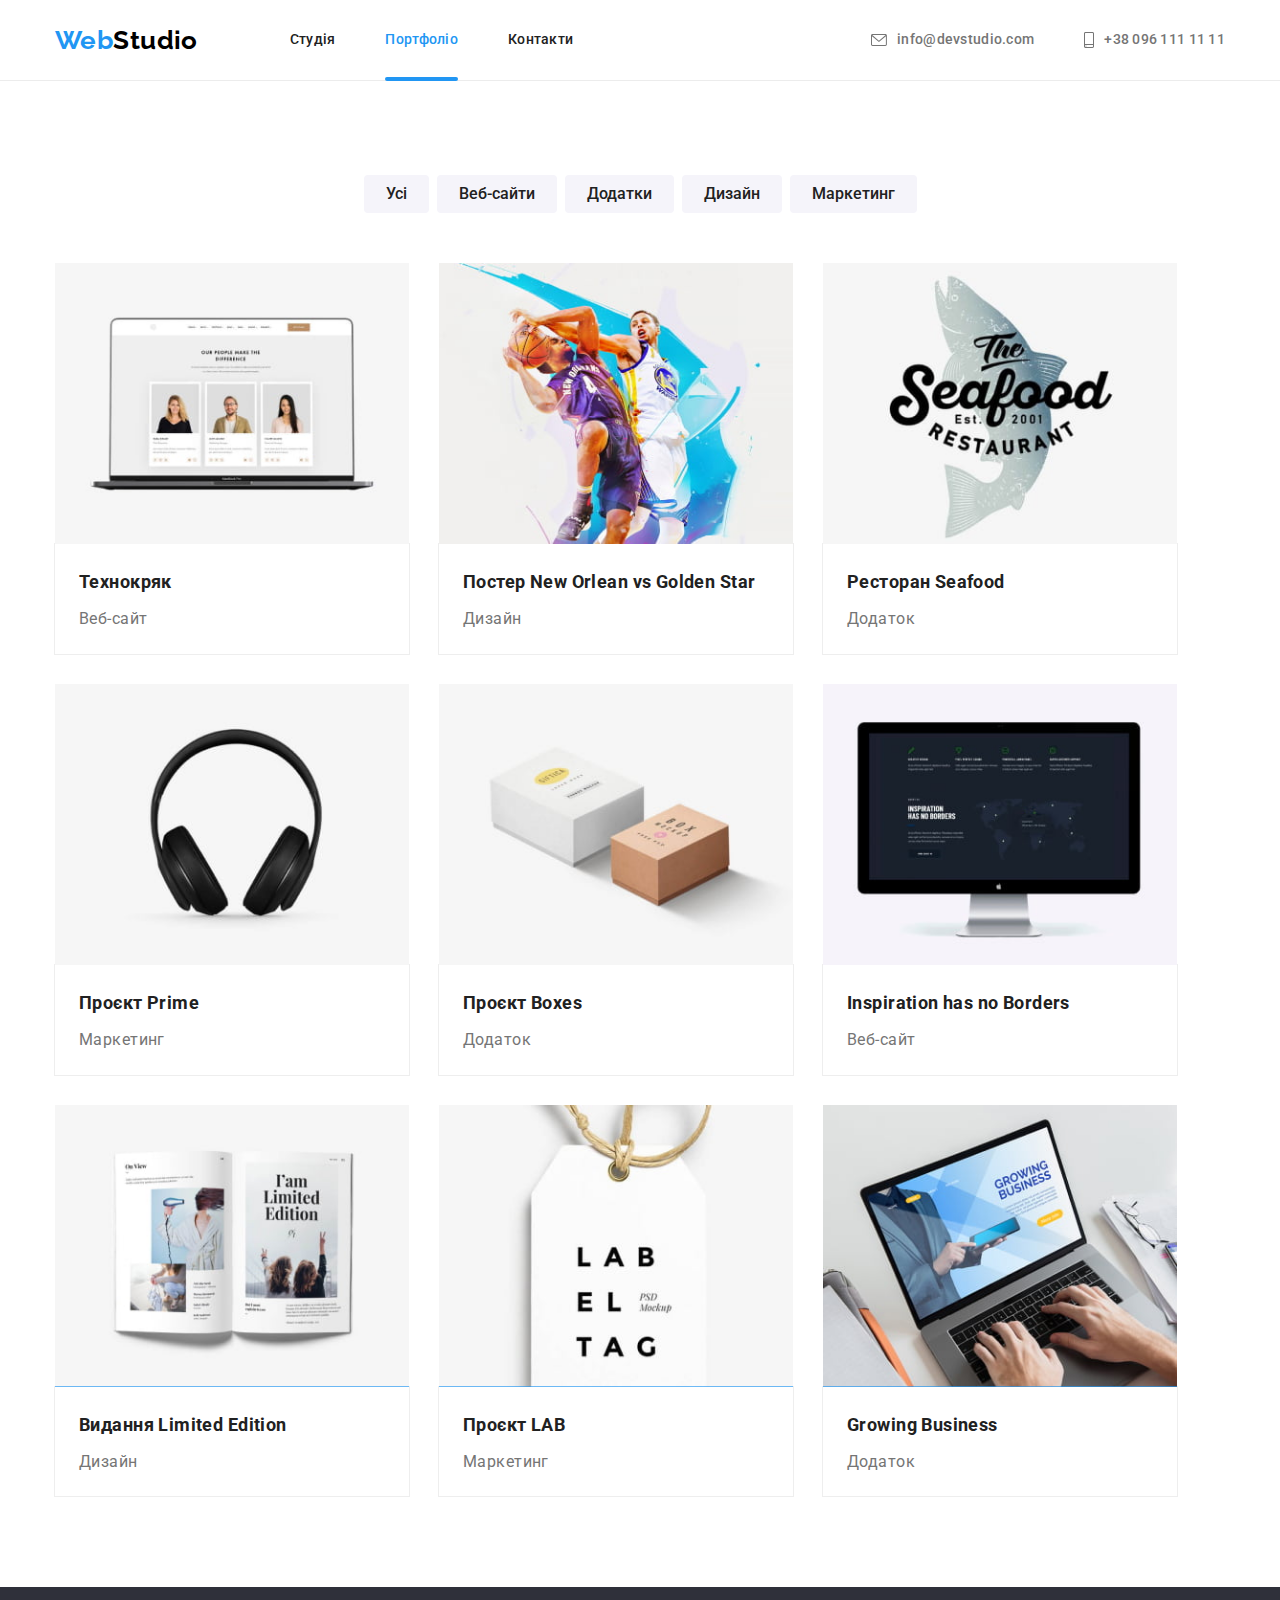
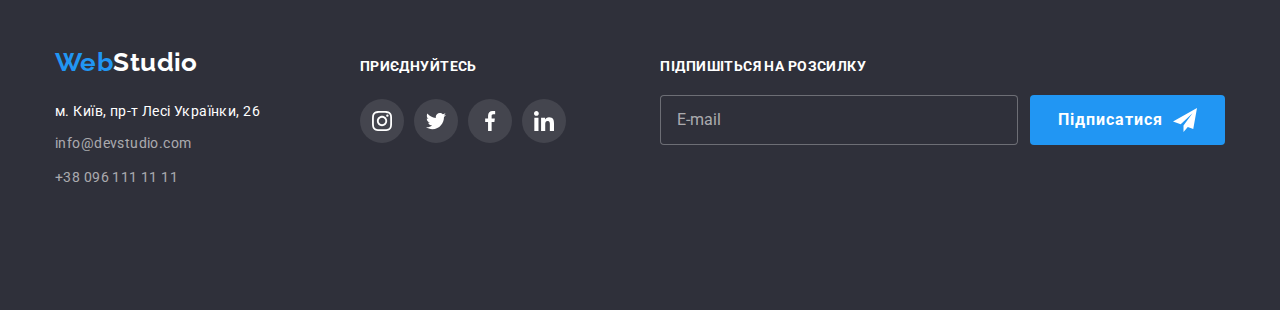
==== commit 3b88be0e: "portfolio" ====
--- a/portfolio.html
+++ b/portfolio.html
@@ -125,7 +125,7 @@
       </div>
     </header>
     <!-- buttons -->
-    <!-- <main>
+    <main>
       <section class="portfolio-section">
         <div class="container">
           <h1 class="visibility-hidden">Портфоліо</h1>
@@ -151,16 +151,16 @@
                 Маркетинг
               </button>
             </li>
-          </ul> -->
+          </ul>
     <!-- portfolio cards -->
-    <!-- <ul class="portfolio">
+    <ul class="portfolio">
             <li class="portfolio__cards-list">
               <a href="/" class="portfolio__link">
                 <div class="card-overlay">
                   <img
                     src="./images/portfolio1.jpg"
                     alt="Технокряк"
-                    width="370"
+                    width="354"
                     height="294"
                   />
                   <div class="block-info">
@@ -184,7 +184,7 @@
                   <img
                     src="./images/portfolio2.jpg"
                     alt="Постер"
-                    width="370"
+                    width="354"
                     height="294"
                   />
                   <div class="block-info">
@@ -210,7 +210,7 @@
                   <img
                     src="./images/portfolio3.jpg"
                     alt="Ресторан"
-                    width="370"
+                    width="354"
                     height="294"
                   />
                   <div class="block-info">
@@ -234,7 +234,7 @@
                   <img
                     src="./images/portfolio4.jpg"
                     alt="Проєкт прайм"
-                    width="370"
+                    width="354"
                     height="294"
                   />
                   <div class="block-info">
@@ -258,7 +258,7 @@
                   <img
                     src="./images/portfolio5.jpg"
                     alt="Проєкт бокс"
-                    width="370"
+                    width="354"
                     height="294"
                   />
                   <div class="block-info">
@@ -282,7 +282,7 @@
                   <img
                     src="./images/portfolio6.jpg"
                     alt="Натхнення"
-                    width="370"
+                    width="354"
                     height="294"
                   />
                   <div class="block-info">
@@ -308,7 +308,7 @@
                   <img
                     src="./images/portfolio7.jpg"
                     alt="Видання"
-                    width="370"
+                    width="354"
                     height="294"
                   />
                   <div class="block-info">
@@ -334,7 +334,7 @@
                   <img
                     src="./images/portfolio8.jpg"
                     alt="Проєкт лаб"
-                    width="370"
+                    width="354"
                     height="294"
                   />
                   <div class="block-info">
@@ -358,7 +358,7 @@
                   <img
                     src="./images/portfolio9.jpg"
                     alt="Зростання бізнесу"
-                    width="370"
+                    width="354"
                     height="294"
                   />
                   <div class="block-info">
@@ -379,7 +379,7 @@
           </ul>
         </div>
       </section>
-    </main> -->
+    </main>
     <!-- footer -->
  <footer class="footer">
       <div class="footer__container container">
--- a/css/main.min.css
+++ b/css/main.min.css
@@ -1 +1 @@
-:root{--primary-text-color: #757575;--accent-color: #2196f3;--white-color: #ffffff;--text-color-decoration: #212121;--background-second-color: #f5f4fa;--button-hover-color: #188ce8;--header-footer-color: #2f303a;--logo-black: #000000;--header-line: #ececec;--min-gap: 30px;--main-gap: 94px;--middle-gap: 50px}.visibility-hidden{position:absolute;width:1px;height:1px;margin:-1px;border:0;padding:0;white-space:nowrap;-webkit-clip-path:inset(100%);clip-path:inset(100%);clip:rect(0 0 0 0);overflow:hidden}html{-webkit-box-sizing:border-box;box-sizing:border-box}* *::before,*::after{-webkit-box-sizing:inherit;box-sizing:inherit}body{background-color:var(--background-color);color:var(--primary-text-color);font-family:Roboto,sans-serif;letter-spacing:.03em;font-size:14px;line-height:1.71}h1,h2,h3,h4,p{margin-top:0;margin-bottom:0}ul{margin-top:0;margin-bottom:0;padding-left:0;list-style:none}img{display:block;max-width:100%;height:auto}address{font-style:normal}.section--padding-removed{padding-top:var(--main-gap);padding-bottom:var(--main-gap)}@media screen and (max-width: 1199px){.section--padding-removed{padding-top:60px;padding-bottom:60px}}.section__tittle{color:var(--text-color-decoration);font-weight:700;font-size:36px;line-height:1.16;margin-bottom:var(--middle-gap);text-align:center}@media screen and (max-width: 1199px){.section__tittle{font-size:28px;line-height:1.17;margin-bottom:var(--min-gap)}}.text--padding-removed{margin-bottom:10px}.portfolio-section{padding-top:94px;padding-bottom:91px}@media screen and (max-width: 767px){.mobile-menu__container{position:relative;padding:48px 40px;display:-webkit-box;display:-ms-flexbox;display:flex;-webkit-box-orient:vertical;-webkit-box-direction:normal;-ms-flex-direction:column;flex-direction:column;height:100vh}}.container{width:100%;padding-left:15px;padding-right:15px}@media screen and (min-width: 480px){.container{width:480px;margin-left:auto;margin-right:auto}}@media screen and (min-width: 768px){.container{width:768px}}@media screen and (min-width: 1200px){.container{width:1200px}}.backdrop{position:fixed;top:0;left:0;width:100vw;height:100vh;background-color:rgba(47,48,58,.4);opacity:1;overflow:scroll;-webkit-transition:opacity 250ms cubic-bezier(0.4, 0, 0.2, 1);transition:opacity 250ms cubic-bezier(0.4, 0, 0.2, 1)}.backdrop--is-hidden{opacity:0;pointer-events:none}.backdrop--is-hidden .modal{-webkit-transform:translate(-50%, -50%) scale(0.5);transform:translate(-50%, -50%) scale(0.5)}.modal{position:absolute;top:50%;left:50%;-webkit-transform:translate(-50%, -50%) scale(1);transform:translate(-50%, -50%) scale(1);max-width:450px;width:100%;background-color:var(--white-color);-webkit-transition:-webkit-transform 250ms cubic-bezier(0.4, 0, 0.2, 1);transition:-webkit-transform 250ms cubic-bezier(0.4, 0, 0.2, 1);transition:transform 250ms cubic-bezier(0.4, 0, 0.2, 1);transition:transform 250ms cubic-bezier(0.4, 0, 0.2, 1), -webkit-transform 250ms cubic-bezier(0.4, 0, 0.2, 1);padding:40px;border-radius:4px;-webkit-box-shadow:0px 1px 3px rgba(0,0,0,.12),0px 1px 1px rgba(0,0,0,.14),0px 2px 1px rgba(0,0,0,.2);box-shadow:0px 1px 3px rgba(0,0,0,.12),0px 1px 1px rgba(0,0,0,.14),0px 2px 1px rgba(0,0,0,.2)}@media screen and (max-height: 660px){.modal{top:15px;-webkit-transform:translate(-50%, 0);transform:translate(-50%, 0)}}@media screen and (min-width: 1200px){.modal{max-width:528px}}.modal__close-button{position:absolute;top:8px;right:8px;width:30px;height:30px;border-radius:50%;border:1px solid rgba(0,0,0,.1);background-color:rgba(0,0,0,0);padding:0;display:-webkit-box;display:-ms-flexbox;display:flex;-webkit-box-pack:center;-ms-flex-pack:center;justify-content:center;-webkit-box-align:center;-ms-flex-align:center;align-items:center;cursor:pointer;-webkit-transition:fill 250ms cubic-bezier(0.4, 0, 0.2, 1);transition:fill 250ms cubic-bezier(0.4, 0, 0.2, 1)}.modal__close-button:hover,.modal__close-button:focus{fill:var(--accent-color)}.logo{font-family:Raleway,sans-serif;font-weight:700;text-decoration:none;font-size:24px;line-height:1.16;color:var(--accent-color);cursor:pointer}.logo__header--text{color:var(--logo-black)}.logo__footer--text{color:var(--white-color)}@media screen and (min-width: 768px){.logo{margin-right:87px}.footer__logo{margin-right:0}}@media screen and (min-width: 1200px){.logo{font-size:26px;line-height:1.19;margin-right:92px}}.page-header{border-bottom:1px solid var(--header-line)}@media screen and (max-width: 1199px){.container--centered{-webkit-box-pack:justify;-ms-flex-pack:justify;justify-content:space-between}}@media screen and (max-width: 767px){.page-header{position:relative;padding:10px 0}}.container--centered{display:-webkit-box;display:-ms-flexbox;display:flex;-webkit-box-align:center;-ms-flex-align:center;align-items:center}@media screen and (max-width: 767px){.site-nav{display:none}}@media screen and (min-width: 768px){.site-nav{display:-webkit-box;display:-ms-flexbox;display:flex;-webkit-box-align:center;-ms-flex-align:center;align-items:center}.site-nav__link{display:-webkit-box;display:-ms-flexbox;display:flex;color:var(--text-color-decoration);font-weight:500;line-height:1.14;letter-spacing:.02em;text-decoration:none;-webkit-transition:color 250ms cubic-bezier(0.4, 0, 0.2, 1);transition:color 250ms cubic-bezier(0.4, 0, 0.2, 1);padding:32px 0}.site-nav__link:hover,.site-nav__link:focus{color:var(--accent-color)}.site-nav__item:not(:last-child){margin-right:var(--middle-gap)}.site-nav__link--current{color:var(--accent-color);position:relative}.site-nav__link--current::after{position:absolute;width:100%;height:4px;bottom:0;left:0;border-radius:2px;background-color:var(--accent-color);display:block;content:"";margin-bottom:-1px}.navigation{display:-webkit-box;display:-ms-flexbox;display:flex;-webkit-box-align:center;-ms-flex-align:center;align-items:center}}@media screen and (max-width: 767px){.auth-nav{display:none}}@media screen and (min-width: 768px){.auth-nav{display:block;-webkit-box-align:center;-ms-flex-align:center;align-items:center;margin-left:auto}.auth-nav__item:not(:last-child){margin-bottom:10px}.auth-nav__link{color:var(--primary-text-color);font-weight:500;font-size:12px;line-height:1.16;letter-spacing:.02em;text-decoration:none;-webkit-transition:color 250ms cubic-bezier(0.4, 0, 0.2, 1);transition:color 250ms cubic-bezier(0.4, 0, 0.2, 1);display:-webkit-box;display:-ms-flexbox;display:flex;-webkit-box-align:center;-ms-flex-align:center;align-items:center}.auth-nav__link:hover,.auth-nav__link:focus{color:var(--accent-color)}.auth-nav__img{margin-right:10px;fill:var(--primary-text-color)}.auth-nav__link:hover .auth-nav__img,.auth-nav__link:focus .auth-nav__img{fill:var(--accent-color)}}@media screen and (min-width: 1200px){.auth-nav{display:-webkit-box;display:-ms-flexbox;display:flex}.auth-nav__item:not(:last-child){margin-right:var(--middle-gap);margin-bottom:0}.auth-nav__link{color:var(--primary-text-color);font-size:14px;line-height:1.14;padding-top:32px;padding-bottom:32px}}.menu-btn{background-color:rgba(0,0,0,0);border:none;cursor:pointer;line-height:0;padding:0;-webkit-transition:fill 250ms cubic-bezier(0.4, 0, 0.2, 1);transition:fill 250ms cubic-bezier(0.4, 0, 0.2, 1)}.menu-btn:hover,.menu-btn:focus{fill:var(--accent-color)}.mobile-menu{position:fixed;width:100%;height:100vh;top:0;left:0;overflow:auto;background-color:var(--white-color);opacity:0;visibility:hidden;pointer-events:none}.mobile-menu.is-open{opacity:1;visibility:visible;pointer-events:auto}.mobile-menu__close-button{position:absolute;top:10px;right:15px;background-color:rgba(0,0,0,0);border:none;cursor:pointer;line-height:0;padding:0;-webkit-transition:fill 250ms cubic-bezier(0.4, 0, 0.2, 1);transition:fill 250ms cubic-bezier(0.4, 0, 0.2, 1)}.mobile-menu__close-button:hover,.mobile-menu__close-button:focus{fill:var(--accent-color)}@media screen and (min-width: 768px){.menu-btn{display:none}.mobile-menu{display:none}}.mobile-nav__item{margin-bottom:32px}.mobile-nav__link{text-decoration:none;font-style:normal;font-weight:500;font-size:40px;line-height:1.17;letter-spacing:.02em;color:var(--text-color-decoration)}.mobile-nav__link--current{color:var(--accent-color)}.mobile-contacts{display:block;margin-top:auto}.mobile-contacts__item:not(:last-child){margin-bottom:32px}.mobile-contacts__link{text-decoration:none;font-weight:500;font-size:24px;line-height:1.16;letter-spacing:.02em;color:var(--primary-text-color)}.mobile-contacts__link--current{font-weight:500;font-size:34px;line-height:1.17;letter-spacing:.02em;color:var(--accent-color)}.mobile-social{display:-webkit-box;display:-ms-flexbox;display:flex;-ms-flex-wrap:wrap;flex-wrap:wrap;margin-top:64px}.mobile-social__link{text-decoration:none;font-weight:500;font-size:18px;line-height:1.22;letter-spacing:.02em;color:var(--accent-color)}.mobile-social__item:not(:last-child){padding-right:10px;border-right:1px solid rgba(33,33,33,.2)}.mobile-social__item:not(:first-child){padding-left:10px}.hero-section__tittle{font-weight:900;font-size:26px;line-height:1.16;letter-spacing:.06em;text-transform:uppercase;color:var(--white-color);margin-bottom:var(--min-gap);margin-left:auto;margin-right:auto}.hero-section{background-color:var(--header-footer-color);text-align:center;padding-top:118px;padding-bottom:118px;background-image:-webkit-gradient(linear, left top, left bottom, from(rgba(47, 48, 58, 0.4)), to(rgba(47, 48, 58, 0.4))),url("../images/hero480.jpg");background-image:linear-gradient(rgba(47, 48, 58, 0.4), rgba(47, 48, 58, 0.4)),url("../images/hero480.jpg");background-size:cover;background-position:center;background-repeat:no-repeat;height:400px;max-width:480px;margin-left:auto;margin-right:auto}@media(min-device-pixel-ratio: 2),(-webkit-min-device-pixel-ratio: 2),(min-resolution: 192dpi),(min-resolution: 2dppx){.hero-section{background-image:-webkit-gradient(linear, left top, left bottom, from(rgba(47, 48, 58, 0.4)), to(rgba(47, 48, 58, 0.4))),url("../images/hero480@2x.jpg");background-image:linear-gradient(rgba(47, 48, 58, 0.4), rgba(47, 48, 58, 0.4)),url("../images/hero480@2x.jpg")}}@media screen and (min-width: 768px){.hero-section{max-width:768px;background-image:-webkit-gradient(linear, left top, left bottom, from(rgba(47, 48, 58, 0.4)), to(rgba(47, 48, 58, 0.4))),url("../images/hero768.jpg");background-image:linear-gradient(rgba(47, 48, 58, 0.4), rgba(47, 48, 58, 0.4)),url("../images/hero768.jpg")}}@media screen and (min-width: 768px)and (min-device-pixel-ratio: 2),screen and (min-width: 768px)and (-webkit-min-device-pixel-ratio: 2),screen and (min-width: 768px)and (min-resolution: 192dpi),screen and (min-width: 768px)and (min-resolution: 2dppx){.hero-section{background-image:-webkit-gradient(linear, left top, left bottom, from(rgba(47, 48, 58, 0.4)), to(rgba(47, 48, 58, 0.4))),url("../images/hero768@2x.jpg");background-image:linear-gradient(rgba(47, 48, 58, 0.4), rgba(47, 48, 58, 0.4)),url("../images/hero768@2x.jpg")}}@media screen and (min-width: 768px){.hero-section__tittle{line-height:1.61;width:360px}}@media screen and (min-width: 1200px){.hero-section{padding-top:200px;padding-bottom:200px;max-width:1600px;height:100%;background-image:-webkit-gradient(linear, left top, left bottom, from(rgba(47, 48, 58, 0.4)), to(rgba(47, 48, 58, 0.4))),url("../images/hero1200.jpg");background-image:linear-gradient(rgba(47, 48, 58, 0.4), rgba(47, 48, 58, 0.4)),url("../images/hero1200.jpg")}}@media screen and (min-width: 1200px)and (min-device-pixel-ratio: 2),screen and (min-width: 1200px)and (-webkit-min-device-pixel-ratio: 2),screen and (min-width: 1200px)and (min-resolution: 192dpi),screen and (min-width: 1200px)and (min-resolution: 2dppx){.hero-section{background-image:-webkit-gradient(linear, left top, left bottom, from(rgba(47, 48, 58, 0.4)), to(rgba(47, 48, 58, 0.4))),url("../images/hero1200@2x.jpg");background-image:linear-gradient(rgba(47, 48, 58, 0.4), rgba(47, 48, 58, 0.4)),url("../images/hero1200@2x.jpg")}}@media screen and (min-width: 1200px){.hero-section__tittle{width:696px;font-size:44px;line-height:1.36}}.hero-button__primary{padding:10px 24px;min-width:152px;background-color:var(--accent-color);color:var(--white-color);font-family:inherit;font-weight:700;font-size:16px;line-height:1.87;letter-spacing:.06em;cursor:pointer;border-radius:4px;border:none;-webkit-transition:background-color 250ms cubic-bezier(0.4, 0, 0.2, 1),-webkit-box-shadow 250ms cubic-bezier(0.4, 0, 0.2, 1);transition:background-color 250ms cubic-bezier(0.4, 0, 0.2, 1),-webkit-box-shadow 250ms cubic-bezier(0.4, 0, 0.2, 1);transition:background-color 250ms cubic-bezier(0.4, 0, 0.2, 1),box-shadow 250ms cubic-bezier(0.4, 0, 0.2, 1);transition:background-color 250ms cubic-bezier(0.4, 0, 0.2, 1),box-shadow 250ms cubic-bezier(0.4, 0, 0.2, 1),-webkit-box-shadow 250ms cubic-bezier(0.4, 0, 0.2, 1)}.hero-button__primary:hover,.hero-button__primary:focus{background-color:var(--button-hover-color);-webkit-box-shadow:0px 4px 4px rgba(0,0,0,.15);box-shadow:0px 4px 4px rgba(0,0,0,.15)}@media screen and (min-width: 1200px){.hero-button__primary{min-width:216px;padding:10px 32px}}.section-about{padding-bottom:0}.advantage__tittle{font-weight:700;font-size:14px;line-height:1.14;color:var(--text-color-decoration)}.advantage__icon{height:120px;background-color:var(--background-second-color);margin-bottom:30px;display:-webkit-box;display:-ms-flexbox;display:flex;-webkit-box-pack:center;-ms-flex-pack:center;justify-content:center;-webkit-box-align:center;-ms-flex-align:center;align-items:center;border-radius:4px}@media screen and (max-width: 767px){.advantage__tittle{text-align:center}.advantage__item:not(:first-child){margin-top:30px}}@media screen and (min-width: 480px){.advantage{-ms-flex-wrap:wrap;flex-wrap:wrap;display:-webkit-box;display:-ms-flexbox;display:flex}.advantage__item{margin-left:auto;margin-right:auto;width:100%}}@media screen and (min-width: 768px){.advantage{margin-top:calc(-1*var(--min-gap));margin-left:calc(-1*var(--min-gap))}.advantage__item{-ms-flex-preferred-size:calc((100% - 60px)/2);flex-basis:calc((100% - 60px)/2);margin-top:var(--min-gap);margin-left:var(--min-gap)}}@media screen and (min-width: 1200px){.advantage__item{-ms-flex-wrap:wrap;flex-wrap:wrap;-ms-flex-preferred-size:calc(25% - 30px);flex-basis:calc(25% - 30px)}}@media screen and (max-width: 1199px){.our-work{display:none}}.work-list{display:-webkit-box;display:-ms-flexbox;display:flex;-ms-flex-wrap:wrap;flex-wrap:wrap}.work-list__item{width:calc((100% - 3*var(--min-gap))/3);position:relative}.work-list__item:not(:nth-child(3n)){margin-right:var(--min-gap)}.work-list__item:not(:nth-last-child(-n+3)){margin-bottom:var(--min-gap)}.work-list__discription{width:100%;position:absolute;bottom:0;left:0;height:70px;display:-webkit-box;display:-ms-flexbox;display:flex;-webkit-box-align:center;-ms-flex-align:center;align-items:center;-webkit-box-pack:center;-ms-flex-pack:center;justify-content:center;font-weight:bold;font-size:14px;line-height:1.14;text-align:center;text-transform:uppercase;color:var(--white-color);background-color:rgba(47,48,58,.8)}.section-team{background-color:var(--background-second-color)}.team-cards{display:-webkit-box;display:-ms-flexbox;display:flex;-ms-flex-wrap:wrap;flex-wrap:wrap}.content-wrapper{padding:var(--min-gap) 32px}.content-wrapper__tittle{color:var(--text-color-decoration);font-weight:500;font-size:16px;line-height:1.18;text-align:center}.content-wrapper__text{font-size:16px;line-height:1.18;text-align:center;margin-bottom:16px}@media screen and (max-width: 767px){.team-cards__list:not(:last-child){margin-bottom:30px}}.team-cards__list{background-color:var(--white-color);-webkit-box-shadow:0px 1px 3px rgba(0,0,0,.12),0px 1px 1px rgba(0,0,0,.14),0px 2px 1px rgba(0,0,0,.2);box-shadow:0px 1px 3px rgba(0,0,0,.12),0px 1px 1px rgba(0,0,0,.14),0px 2px 1px rgba(0,0,0,.2);border-radius:0px 0px 4px 4px}@media screen and (min-width: 768px)and (max-width: 1199px){.team-cards{margin-top:calc(-1*var(--min-gap));margin-left:calc(-1*var(--min-gap))}.team-cards__list{-ms-flex-preferred-size:calc((100% - 60px)/2);flex-basis:calc((100% - 60px)/2);margin-top:var(--min-gap);margin-left:var(--min-gap)}}@media screen and (min-width: 1200px){.team-cards__list{-ms-flex-preferred-size:calc((100% - 90px)/4);flex-basis:calc((100% - 90px)/4)}.team-cards__list:not(:nth-child(4n)){margin-right:var(--min-gap)}.team-cards__list:not(:nth-last-child(-n+4)){margin-bottom:var(--min-gap)}}.content-wrapper{padding:var(--min-gap) 32px}.content-wrapper__tittle{color:var(--text-color-decoration);font-weight:500;font-size:16px;line-height:1.18;text-align:center}.content-wrapper__text{font-size:16px;line-height:1.18;text-align:center;margin-bottom:16px}.social{display:-webkit-box;display:-ms-flexbox;display:flex;-webkit-box-pack:justify;-ms-flex-pack:justify;justify-content:space-between}@media screen and (max-width: 1199px){.social{-webkit-box-pack:center;-ms-flex-pack:center;justify-content:center}.social__list:not(:last-child){margin-right:10px}}.social__link{width:44px;height:44px;background-color:var(--white-color);border-radius:50%;display:-webkit-box;display:-ms-flexbox;display:flex;-webkit-box-align:center;-ms-flex-align:center;align-items:center;-webkit-box-pack:center;-ms-flex-pack:center;justify-content:center;-webkit-transition:background-color 250ms cubic-bezier(0.4, 0, 0.2, 1);transition:background-color 250ms cubic-bezier(0.4, 0, 0.2, 1)}.social__link:hover,.social__link:focus{background-color:var(--accent-color)}.social__icon{fill:#afb1b8;-webkit-transition:fill 250ms cubic-bezier(0.4, 0, 0.2, 1);transition:fill 250ms cubic-bezier(0.4, 0, 0.2, 1)}.social__link:hover .social__icon,.social__link:focus .social__icon{fill:var(--white-color)}@media screen and (max-width: 1199px){.footer-social__text{display:block;text-align:center}.join-social{-webkit-box-pack:center;-ms-flex-pack:center;justify-content:center;margin-bottom:60px}}@media screen and (min-width: 1200px){.footer-social{margin-left:70px}}.footer-social__text{font-weight:700;line-height:1.14;text-transform:uppercase;color:var(--white-color);margin-bottom:20px}.join-social{display:-webkit-box;display:-ms-flexbox;display:flex;margin-top:20px}.join-social__list:not(:last-child){margin-right:10px}.join-social__link{width:44px;height:44px;background-color:rgba(255,255,255,.1);border-radius:50%;display:-webkit-box;display:-ms-flexbox;display:flex;-webkit-box-align:center;-ms-flex-align:center;align-items:center;-webkit-box-pack:center;-ms-flex-pack:center;justify-content:center;-webkit-transition:background-color 250ms cubic-bezier(0.4, 0, 0.2, 1);transition:background-color 250ms cubic-bezier(0.4, 0, 0.2, 1)}.join-social__link:hover,.join-social__link:focus{background-color:#2196f3}.join-social__icon{fill:var(--white-color)}.section-client{padding-top:94px;padding-bottom:88px}.client-list{display:-webkit-box;display:-ms-flexbox;display:flex;-webkit-box-pack:center;-ms-flex-pack:center;justify-content:center}.client-list__link{width:210px;height:92px;display:-webkit-box;display:-ms-flexbox;display:flex;-webkit-box-pack:center;-ms-flex-pack:center;justify-content:center;-webkit-box-align:center;-ms-flex-align:center;align-items:center;border:1px solid #afb1b8;border-radius:4px;-webkit-transition:border 250ms cubic-bezier(0.4, 0, 0.2, 1);transition:border 250ms cubic-bezier(0.4, 0, 0.2, 1)}.client-list__link:hover,.client-list__link:focus{border:1px solid var(--accent-color)}@media screen and (max-width: 1199px){.client-list{-ms-flex-wrap:wrap;flex-wrap:wrap;margin-top:-30px;margin-left:-30px}.client-list__item{margin-top:30px;margin-left:30px}.section-client{padding:60px 0}}@media screen and (min-width: 768px){.client-list__link{width:226px}}@media screen and (min-width: 1200px){.client-list{-webkit-box-pack:justify;-ms-flex-pack:justify;justify-content:space-between}.client-list__link{width:170px}}.client-list__icon{fill:#afb1b8;-webkit-transition:fill 250ms cubic-bezier(0.4, 0, 0.2, 1);transition:fill 250ms cubic-bezier(0.4, 0, 0.2, 1)}.client-list__link:hover .client-list__icon,.client-list__link:focus .client-list__icon{fill:var(--accent-color)}.footer{background-color:var(--header-footer-color);padding-top:60px;padding-bottom:60px}@media screen and (max-width: 1199px){.footer__contacts-wrapper{text-align:center}}@media screen and (min-width: 768px){.footer__container{display:-webkit-box;display:-ms-flexbox;display:flex;-webkit-box-align:baseline;-ms-flex-align:baseline;align-items:baseline;-ms-flex-wrap:wrap;flex-wrap:wrap;-ms-flex-pack:distribute;justify-content:space-around}}.footer-address{margin-top:20px;margin-bottom:60px}.footer-address__text{color:var(--white-color);line-height:24px;color:var(--white-color);margin-bottom:8px}.contacts-list__link{line-height:24px;color:rgba(255,255,255,.6);text-decoration:none}.contacts-list__item:not(:last-child){margin-bottom:8px}@media screen and (min-width: 1200px){.contacts-list__item:not(:last-child){margin-bottom:9px}.contacts-list__item:not(:last-child) .footer-address__text{margin-bottom:9px}.contacts-list__item:not(:last-child) .footer-address{margin-bottom:0}}.footer-submit__text{display:block;font-weight:700;line-height:1.14;text-transform:uppercase;color:var(--white-color);margin-bottom:20px}@media screen and (max-width: 1199px){.footer-submit__text{text-align:center}.footer-submit__list{display:block}.footer-submit__item{-webkit-box-pack:center;-ms-flex-pack:center;justify-content:center;display:-webkit-box;display:-ms-flexbox;display:flex}.footer-submit__item:not(:last-child){margin-bottom:20px}}.footer-submit__mailing{height:50px;padding:15px 16px;border:1px solid rgba(255,255,255,.3);border-radius:4px;background-color:var(--header-footer-color);color:var(--white-color)}.footer-submit__mailing::-webkit-input-placeholder{font-size:16px;line-height:1.25;color:rgba(255,255,255,.6)}.footer-submit__mailing::-moz-placeholder{font-size:16px;line-height:1.25;color:rgba(255,255,255,.6)}.footer-submit__mailing:-ms-input-placeholder{font-size:16px;line-height:1.25;color:rgba(255,255,255,.6)}.footer-submit__mailing::-ms-input-placeholder{font-size:16px;line-height:1.25;color:rgba(255,255,255,.6)}.footer-submit__mailing::placeholder{font-size:16px;line-height:1.25;color:rgba(255,255,255,.6)}@media screen and (max-width: 767px){.footer-submit__mailing{width:100%}}@media screen and (min-width: 768px){.footer-submit__mailing{width:450px}}@media screen and (min-width: 1200px){.footer-submit__mailing{width:358px;margin-right:12px}.footer-submit__list{display:-webkit-box;display:-ms-flexbox;display:flex}.footer-submit{margin-left:auto}}.footer-submit__button{display:-webkit-box;display:-ms-flexbox;display:flex;-webkit-box-align:center;-ms-flex-align:center;align-items:center;padding:10px 28px;border-radius:4px;font-weight:700;font-size:16px;line-height:1.87;letter-spacing:.06em;background-color:var(--accent-color);color:var(--white-color);cursor:pointer;border:none}.footer-submit__icon{margin-left:10px}.contact-form__text{font-weight:700;font-size:20px;line-height:1.15;color:#212121;margin-bottom:12px;text-align:center}.contact-form__wrapper{margin-bottom:10px;position:relative;display:block}.contact-form__input{width:100%;height:40px;border:1px solid rgba(33,33,33,.2);border-radius:4px;padding-left:42px;-webkit-transition:border-color 250ms cubic-bezier(0.4, 0, 0.2, 1);transition:border-color 250ms cubic-bezier(0.4, 0, 0.2, 1)}.contact-form__input:hover,.contact-form__input:focus{outline:none;border-color:var(--accent-color)}.contact-form__icon{position:absolute;top:50%;left:12px;-webkit-transform:translateY(-50%);transform:translateY(-50%);display:block;-webkit-transition:fill 250ms cubic-bezier(0.4, 0, 0.2, 1);transition:fill 250ms cubic-bezier(0.4, 0, 0.2, 1)}.contact-form__input:hover+.contact-form__icon,.contact-form__input:focus+.contact-form__icon{fill:var(--accent-color)}.contact-form__tittle{display:block;font-size:12px;line-height:1.16;letter-spacing:.01em;color:#757575;margin-bottom:4px}@media screen and (max-width: 1199px){.contact-form__text{line-height:1.5}}.contact-form__message{width:100%;height:120px;border:1px solid rgba(33,33,33,.2);border-radius:4px;padding:12px 16px;display:block;margin-bottom:20px;-webkit-transition:border-color 250ms cubic-bezier(0.4, 0, 0.2, 1);transition:border-color 250ms cubic-bezier(0.4, 0, 0.2, 1)}.contact-form__message:hover,.contact-form__message:focus{outline:none;border-color:var(--accent-color)}.contact-form__message::-webkit-input-placeholder{font-size:12px;line-height:1.16;letter-spacing:.01em;color:rgba(117,117,117,.5)}.contact-form__message::-moz-placeholder{font-size:12px;line-height:1.16;letter-spacing:.01em;color:rgba(117,117,117,.5)}.contact-form__message:-ms-input-placeholder{font-size:12px;line-height:1.16;letter-spacing:.01em;color:rgba(117,117,117,.5)}.contact-form__message::-ms-input-placeholder{font-size:12px;line-height:1.16;letter-spacing:.01em;color:rgba(117,117,117,.5)}.contact-form__message::placeholder{font-size:12px;line-height:1.16;letter-spacing:.01em;color:rgba(117,117,117,.5)}textarea{resize:none}.checkbox-wrapper{margin-bottom:30px;display:block}.checkbox-wrapper__description{display:-webkit-box;display:-ms-flexbox;display:flex;-webkit-box-align:center;-ms-flex-align:center;align-items:center;-webkit-box-pack:center;-ms-flex-pack:center;justify-content:center;line-height:1.71;color:var(--primary-text-color);-webkit-transition:background-color 250ms cubic-bezier(0.4, 0, 0.2, 1),border 1150ms cubic-bezier(0.4, 0, 0.2, 1);transition:background-color 250ms cubic-bezier(0.4, 0, 0.2, 1),border 1150ms cubic-bezier(0.4, 0, 0.2, 1)}.checkbox-wrapper__description::before{content:"";display:inline-block;width:16px;height:15px;border:2px solid var(--text-color-decoration);border-radius:3px;cursor:pointer;margin-right:7px;-webkit-transition:250ms cubic-bezier(0.4, 0, 0.2, 1),border 250ms cubic-bezier(0.4, 0, 0.2, 1);transition:250ms cubic-bezier(0.4, 0, 0.2, 1),border 250ms cubic-bezier(0.4, 0, 0.2, 1)}.checkbox-wrapper__form:checked+.checkbox-wrapper__description::before{background-image:url("../images/check.svg");background-size:contain;border:2px solid var(--accent-color);background-color:var(--accent-color)}.checkbox-wrapper__policy-link{line-height:1.71;color:var(--accent-color)}@media screen and (max-width: 1200px){.checkbox-wrapper__description{font-size:12px;line-height:1.16}.checkbox-wrapper__policy-link{font-size:12px;line-height:1.16}}.checkbox-wrapper__button-form{display:block;margin:0 auto;background-color:var(--accent-color);color:var(--white-color);cursor:pointer;padding:10px 52px;font-weight:700;font-size:16px;line-height:1.87;letter-spacing:.06em;border-radius:4px;border:none;-webkit-transition:background-color 250ms cubic-bezier(0.4, 0, 0.2, 1),-webkit-box-shadow 250ms cubic-bezier(0.4, 0, 0.2, 1);transition:background-color 250ms cubic-bezier(0.4, 0, 0.2, 1),-webkit-box-shadow 250ms cubic-bezier(0.4, 0, 0.2, 1);transition:box-shadow 250ms cubic-bezier(0.4, 0, 0.2, 1),background-color 250ms cubic-bezier(0.4, 0, 0.2, 1);transition:box-shadow 250ms cubic-bezier(0.4, 0, 0.2, 1),background-color 250ms cubic-bezier(0.4, 0, 0.2, 1),-webkit-box-shadow 250ms cubic-bezier(0.4, 0, 0.2, 1)}.checkbox-wrapper__button-form:hover,.checkbox-wrapper__button-form:focus{background-color:var(--button-hover-color);-webkit-box-shadow:0px 4px 4px rgba(0,0,0,.15);box-shadow:0px 4px 4px rgba(0,0,0,.15)}.buttons-list{display:-webkit-box;display:-ms-flexbox;display:flex;-webkit-box-pack:center;-ms-flex-pack:center;justify-content:center;margin-bottom:var(--middle-gap)}.buttons-list__item:not(:last-child){margin-right:8px}.buttons-list__button{font-family:inherit;font-weight:500;font-size:16px;line-height:1.62;cursor:pointer;border:none;border-radius:4px;background-color:var(--background-second-color);color:var(--text-color-decoration);padding:6px 22px;-webkit-transition:color 250ms cubic-bezier(0.4, 0, 0.2, 1),background-color 250ms cubic-bezier(0.4, 0, 0.2, 1),-webkit-box-shadow 250ms cubic-bezier(0.4, 0, 0.2, 1);transition:color 250ms cubic-bezier(0.4, 0, 0.2, 1),background-color 250ms cubic-bezier(0.4, 0, 0.2, 1),-webkit-box-shadow 250ms cubic-bezier(0.4, 0, 0.2, 1);transition:color 250ms cubic-bezier(0.4, 0, 0.2, 1),background-color 250ms cubic-bezier(0.4, 0, 0.2, 1),box-shadow 250ms cubic-bezier(0.4, 0, 0.2, 1);transition:color 250ms cubic-bezier(0.4, 0, 0.2, 1),background-color 250ms cubic-bezier(0.4, 0, 0.2, 1),box-shadow 250ms cubic-bezier(0.4, 0, 0.2, 1),-webkit-box-shadow 250ms cubic-bezier(0.4, 0, 0.2, 1)}.buttons-list__button:hover,.buttons-list__button:focus{border:none;color:var(--white-color);background-color:var(--accent-color);-webkit-box-shadow:0px 3px 1px rgba(0,0,0,.1),0px 1px 2px rgba(0,0,0,.08),0px 2px 2px rgba(0,0,0,.12);box-shadow:0px 3px 1px rgba(0,0,0,.1),0px 1px 2px rgba(0,0,0,.08),0px 2px 2px rgba(0,0,0,.12)}.portfolio{display:-webkit-box;display:-ms-flexbox;display:flex;-ms-flex-wrap:wrap;flex-wrap:wrap;margin-left:calc(-1*var(--min-gap));margin-top:calc(-1*var(--min-gap));background-color:var(--white-color)}.portfolio__cards-list{margin-left:var(--min-gap);margin-top:var(--min-gap);-ms-flex-preferred-size:3.3333333333;flex-basis:3.3333333333}.portfolio__link{text-decoration:none;color:var(--primary-text-color);display:block;-webkit-transition:-webkit-box-shadow 250ms cubic-bezier(0.4, 0, 0.2, 1);transition:-webkit-box-shadow 250ms cubic-bezier(0.4, 0, 0.2, 1);transition:box-shadow 250ms cubic-bezier(0.4, 0, 0.2, 1);transition:box-shadow 250ms cubic-bezier(0.4, 0, 0.2, 1), -webkit-box-shadow 250ms cubic-bezier(0.4, 0, 0.2, 1)}.portfolio__link:hover,.portfolio__link:focus{-webkit-box-shadow:0px 1px 1px rgba(0,0,0,.12),0px 4px 4px rgba(0,0,0,.06),1px 4px 6px rgba(0,0,0,.16);box-shadow:0px 1px 1px rgba(0,0,0,.12),0px 4px 4px rgba(0,0,0,.06),1px 4px 6px rgba(0,0,0,.16)}.portfolio-wrapper{padding:20px 24px;outline:1px solid #eee}.portfolio-wrapper__tittle{color:var(--text-color-decoration);font-weight:700;font-size:18px;line-height:2;text-decoration:none;margin-bottom:4px}.portfolio-wrapper__text{font-size:16px;line-height:1.87}.card-overlay{position:relative;overflow:hidden}.block-info{position:absolute;width:100%;height:100%;top:0;left:0;background-color:rgba(33,150,243,.9);-webkit-transform:translateY(100%);transform:translateY(100%);-webkit-transition:-webkit-transform 250ms cubic-bezier(0.4, 0, 0.2, 1);transition:-webkit-transform 250ms cubic-bezier(0.4, 0, 0.2, 1);transition:transform 250ms cubic-bezier(0.4, 0, 0.2, 1);transition:transform 250ms cubic-bezier(0.4, 0, 0.2, 1), -webkit-transform 250ms cubic-bezier(0.4, 0, 0.2, 1)}.portfolio__cards-list:hover .block-info{-webkit-transform:translateY(0);transform:translateY(0)}.block-info__text{position:absolute;padding:63px 24px;font-size:18px;line-height:1.55;color:var(--white-color)}/*# sourceMappingURL=main.min.css.map */+:root{--primary-text-color: #757575;--accent-color: #2196f3;--white-color: #ffffff;--text-color-decoration: #212121;--background-second-color: #f5f4fa;--button-hover-color: #188ce8;--header-footer-color: #2f303a;--logo-black: #000000;--header-line: #ececec;--min-gap: 30px;--main-gap: 94px;--middle-gap: 50px}.visibility-hidden{position:absolute;width:1px;height:1px;margin:-1px;border:0;padding:0;white-space:nowrap;-webkit-clip-path:inset(100%);clip-path:inset(100%);clip:rect(0 0 0 0);overflow:hidden}html{-webkit-box-sizing:border-box;box-sizing:border-box}* *::before,*::after{-webkit-box-sizing:inherit;box-sizing:inherit}body{background-color:var(--background-color);color:var(--primary-text-color);font-family:Roboto,sans-serif;letter-spacing:.03em;font-size:14px;line-height:1.71}h1,h2,h3,h4,p{margin-top:0;margin-bottom:0}ul{margin-top:0;margin-bottom:0;padding-left:0;list-style:none}img{display:block;max-width:100%;height:auto}address{font-style:normal}.section--padding-removed{padding-top:var(--main-gap);padding-bottom:var(--main-gap)}@media screen and (max-width: 1199px){.section--padding-removed{padding-top:60px;padding-bottom:60px}}.section__tittle{color:var(--text-color-decoration);font-weight:700;font-size:36px;line-height:1.16;margin-bottom:var(--middle-gap);text-align:center}@media screen and (max-width: 1199px){.section__tittle{font-size:28px;line-height:1.17;margin-bottom:var(--min-gap)}}.text--padding-removed{margin-bottom:10px}.portfolio-section{padding-top:94px;padding-bottom:91px}@media screen and (max-width: 1199px){.portfolio-section{padding:60px 0}}@media screen and (max-width: 767px){.mobile-menu__container{position:relative;padding:48px 40px;display:-webkit-box;display:-ms-flexbox;display:flex;-webkit-box-orient:vertical;-webkit-box-direction:normal;-ms-flex-direction:column;flex-direction:column;height:100vh}}.container{width:100%;padding-left:15px;padding-right:15px}@media screen and (min-width: 480px){.container{width:480px;margin-left:auto;margin-right:auto}}@media screen and (min-width: 768px){.container{width:768px}}@media screen and (min-width: 1200px){.container{width:1200px}}.backdrop{position:fixed;top:0;left:0;width:100vw;height:100vh;background-color:rgba(47,48,58,.4);opacity:1;overflow:scroll;-webkit-transition:opacity 250ms cubic-bezier(0.4, 0, 0.2, 1);transition:opacity 250ms cubic-bezier(0.4, 0, 0.2, 1)}.backdrop--is-hidden{opacity:0;pointer-events:none}.backdrop--is-hidden .modal{-webkit-transform:translate(-50%, -50%) scale(0.5);transform:translate(-50%, -50%) scale(0.5)}.modal{position:absolute;top:50%;left:50%;-webkit-transform:translate(-50%, -50%) scale(1);transform:translate(-50%, -50%) scale(1);max-width:450px;width:100%;background-color:var(--white-color);-webkit-transition:-webkit-transform 250ms cubic-bezier(0.4, 0, 0.2, 1);transition:-webkit-transform 250ms cubic-bezier(0.4, 0, 0.2, 1);transition:transform 250ms cubic-bezier(0.4, 0, 0.2, 1);transition:transform 250ms cubic-bezier(0.4, 0, 0.2, 1), -webkit-transform 250ms cubic-bezier(0.4, 0, 0.2, 1);padding:40px;border-radius:4px;-webkit-box-shadow:0px 1px 3px rgba(0,0,0,.12),0px 1px 1px rgba(0,0,0,.14),0px 2px 1px rgba(0,0,0,.2);box-shadow:0px 1px 3px rgba(0,0,0,.12),0px 1px 1px rgba(0,0,0,.14),0px 2px 1px rgba(0,0,0,.2)}@media screen and (max-height: 660px){.modal{top:15px;-webkit-transform:translate(-50%, 0);transform:translate(-50%, 0)}}@media screen and (min-width: 1200px){.modal{max-width:528px}}.modal__close-button{position:absolute;top:8px;right:8px;width:30px;height:30px;border-radius:50%;border:1px solid rgba(0,0,0,.1);background-color:rgba(0,0,0,0);padding:0;display:-webkit-box;display:-ms-flexbox;display:flex;-webkit-box-pack:center;-ms-flex-pack:center;justify-content:center;-webkit-box-align:center;-ms-flex-align:center;align-items:center;cursor:pointer;-webkit-transition:fill 250ms cubic-bezier(0.4, 0, 0.2, 1);transition:fill 250ms cubic-bezier(0.4, 0, 0.2, 1)}.modal__close-button:hover,.modal__close-button:focus{fill:var(--accent-color)}.logo{font-family:Raleway,sans-serif;font-weight:700;text-decoration:none;font-size:24px;line-height:1.16;color:var(--accent-color);cursor:pointer}.logo__header--text{color:var(--logo-black)}.logo__footer--text{color:var(--white-color)}@media screen and (min-width: 768px){.logo{margin-right:87px}.footer__logo{margin-right:0}}@media screen and (min-width: 1200px){.logo{font-size:26px;line-height:1.19;margin-right:92px}}.page-header{border-bottom:1px solid var(--header-line)}@media screen and (max-width: 1199px){.container--centered{-webkit-box-pack:justify;-ms-flex-pack:justify;justify-content:space-between}}@media screen and (max-width: 767px){.page-header{position:relative;padding:10px 0}}.container--centered{display:-webkit-box;display:-ms-flexbox;display:flex;-webkit-box-align:center;-ms-flex-align:center;align-items:center}@media screen and (max-width: 767px){.site-nav{display:none}}@media screen and (min-width: 768px){.site-nav{display:-webkit-box;display:-ms-flexbox;display:flex;-webkit-box-align:center;-ms-flex-align:center;align-items:center}.site-nav__link{display:-webkit-box;display:-ms-flexbox;display:flex;color:var(--text-color-decoration);font-weight:500;line-height:1.14;letter-spacing:.02em;text-decoration:none;-webkit-transition:color 250ms cubic-bezier(0.4, 0, 0.2, 1);transition:color 250ms cubic-bezier(0.4, 0, 0.2, 1);padding:32px 0}.site-nav__link:hover,.site-nav__link:focus{color:var(--accent-color)}.site-nav__item:not(:last-child){margin-right:var(--middle-gap)}.site-nav__link--current{color:var(--accent-color);position:relative}.site-nav__link--current::after{position:absolute;width:100%;height:4px;bottom:0;left:0;border-radius:2px;background-color:var(--accent-color);display:block;content:"";margin-bottom:-1px}.navigation{display:-webkit-box;display:-ms-flexbox;display:flex;-webkit-box-align:center;-ms-flex-align:center;align-items:center}}@media screen and (max-width: 767px){.auth-nav{display:none}}@media screen and (min-width: 768px){.auth-nav{display:block;-webkit-box-align:center;-ms-flex-align:center;align-items:center;margin-left:auto}.auth-nav__item:not(:last-child){margin-bottom:10px}.auth-nav__link{color:var(--primary-text-color);font-weight:500;font-size:12px;line-height:1.16;letter-spacing:.02em;text-decoration:none;-webkit-transition:color 250ms cubic-bezier(0.4, 0, 0.2, 1);transition:color 250ms cubic-bezier(0.4, 0, 0.2, 1);display:-webkit-box;display:-ms-flexbox;display:flex;-webkit-box-align:center;-ms-flex-align:center;align-items:center}.auth-nav__link:hover,.auth-nav__link:focus{color:var(--accent-color)}.auth-nav__img{margin-right:10px;fill:var(--primary-text-color)}.auth-nav__link:hover .auth-nav__img,.auth-nav__link:focus .auth-nav__img{fill:var(--accent-color)}}@media screen and (min-width: 1200px){.auth-nav{display:-webkit-box;display:-ms-flexbox;display:flex}.auth-nav__item:not(:last-child){margin-right:var(--middle-gap);margin-bottom:0}.auth-nav__link{color:var(--primary-text-color);font-size:14px;line-height:1.14;padding-top:32px;padding-bottom:32px}}.menu-btn{background-color:rgba(0,0,0,0);border:none;cursor:pointer;line-height:0;padding:0;-webkit-transition:fill 250ms cubic-bezier(0.4, 0, 0.2, 1);transition:fill 250ms cubic-bezier(0.4, 0, 0.2, 1)}.menu-btn:hover,.menu-btn:focus{fill:var(--accent-color)}.mobile-menu{position:fixed;width:100%;height:100vh;top:0;left:0;overflow:auto;background-color:var(--white-color);opacity:0;visibility:hidden;pointer-events:none}.mobile-menu.is-open{opacity:1;visibility:visible;pointer-events:auto}.mobile-menu__close-button{position:absolute;top:10px;right:15px;background-color:rgba(0,0,0,0);border:none;cursor:pointer;line-height:0;padding:0;-webkit-transition:fill 250ms cubic-bezier(0.4, 0, 0.2, 1);transition:fill 250ms cubic-bezier(0.4, 0, 0.2, 1)}.mobile-menu__close-button:hover,.mobile-menu__close-button:focus{fill:var(--accent-color)}@media screen and (min-width: 768px){.menu-btn{display:none}.mobile-menu{display:none}}.mobile-nav__item{margin-bottom:32px}.mobile-nav__link{text-decoration:none;font-style:normal;font-weight:500;font-size:40px;line-height:1.17;letter-spacing:.02em;color:var(--text-color-decoration)}.mobile-nav__link--current{color:var(--accent-color)}.mobile-contacts{display:block;margin-top:auto}.mobile-contacts__item:not(:last-child){margin-bottom:32px}.mobile-contacts__link{text-decoration:none;font-weight:500;font-size:24px;line-height:1.16;letter-spacing:.02em;color:var(--primary-text-color)}.mobile-contacts__link--current{font-weight:500;font-size:34px;line-height:1.17;letter-spacing:.02em;color:var(--accent-color)}.mobile-social{display:-webkit-box;display:-ms-flexbox;display:flex;-ms-flex-wrap:wrap;flex-wrap:wrap;margin-top:64px}.mobile-social__link{text-decoration:none;font-weight:500;font-size:18px;line-height:1.22;letter-spacing:.02em;color:var(--accent-color)}.mobile-social__item:not(:last-child){padding-right:10px;border-right:1px solid rgba(33,33,33,.2)}.mobile-social__item:not(:first-child){padding-left:10px}.hero-section__tittle{font-weight:900;font-size:26px;line-height:1.16;letter-spacing:.06em;text-transform:uppercase;color:var(--white-color);margin-bottom:var(--min-gap);margin-left:auto;margin-right:auto}.hero-section{background-color:var(--header-footer-color);text-align:center;padding-top:118px;padding-bottom:118px;background-image:-webkit-gradient(linear, left top, left bottom, from(rgba(47, 48, 58, 0.4)), to(rgba(47, 48, 58, 0.4))),url("../images/hero480.jpg");background-image:linear-gradient(rgba(47, 48, 58, 0.4), rgba(47, 48, 58, 0.4)),url("../images/hero480.jpg");background-size:cover;background-position:center;background-repeat:no-repeat;height:400px;max-width:480px;margin-left:auto;margin-right:auto}@media(min-device-pixel-ratio: 2),(-webkit-min-device-pixel-ratio: 2),(min-resolution: 192dpi),(min-resolution: 2dppx){.hero-section{background-image:-webkit-gradient(linear, left top, left bottom, from(rgba(47, 48, 58, 0.4)), to(rgba(47, 48, 58, 0.4))),url("../images/hero480@2x.jpg");background-image:linear-gradient(rgba(47, 48, 58, 0.4), rgba(47, 48, 58, 0.4)),url("../images/hero480@2x.jpg")}}@media screen and (min-width: 768px){.hero-section{max-width:768px;background-image:-webkit-gradient(linear, left top, left bottom, from(rgba(47, 48, 58, 0.4)), to(rgba(47, 48, 58, 0.4))),url("../images/hero768.jpg");background-image:linear-gradient(rgba(47, 48, 58, 0.4), rgba(47, 48, 58, 0.4)),url("../images/hero768.jpg")}}@media screen and (min-width: 768px)and (min-device-pixel-ratio: 2),screen and (min-width: 768px)and (-webkit-min-device-pixel-ratio: 2),screen and (min-width: 768px)and (min-resolution: 192dpi),screen and (min-width: 768px)and (min-resolution: 2dppx){.hero-section{background-image:-webkit-gradient(linear, left top, left bottom, from(rgba(47, 48, 58, 0.4)), to(rgba(47, 48, 58, 0.4))),url("../images/hero768@2x.jpg");background-image:linear-gradient(rgba(47, 48, 58, 0.4), rgba(47, 48, 58, 0.4)),url("../images/hero768@2x.jpg")}}@media screen and (min-width: 768px){.hero-section__tittle{line-height:1.61;width:360px}}@media screen and (min-width: 1200px){.hero-section{padding-top:200px;padding-bottom:200px;max-width:1600px;height:100%;background-image:-webkit-gradient(linear, left top, left bottom, from(rgba(47, 48, 58, 0.4)), to(rgba(47, 48, 58, 0.4))),url("../images/hero1200.jpg");background-image:linear-gradient(rgba(47, 48, 58, 0.4), rgba(47, 48, 58, 0.4)),url("../images/hero1200.jpg")}}@media screen and (min-width: 1200px)and (min-device-pixel-ratio: 2),screen and (min-width: 1200px)and (-webkit-min-device-pixel-ratio: 2),screen and (min-width: 1200px)and (min-resolution: 192dpi),screen and (min-width: 1200px)and (min-resolution: 2dppx){.hero-section{background-image:-webkit-gradient(linear, left top, left bottom, from(rgba(47, 48, 58, 0.4)), to(rgba(47, 48, 58, 0.4))),url("../images/hero1200@2x.jpg");background-image:linear-gradient(rgba(47, 48, 58, 0.4), rgba(47, 48, 58, 0.4)),url("../images/hero1200@2x.jpg")}}@media screen and (min-width: 1200px){.hero-section__tittle{width:696px;font-size:44px;line-height:1.36}}.hero-button__primary{padding:10px 24px;min-width:152px;background-color:var(--accent-color);color:var(--white-color);font-family:inherit;font-weight:700;font-size:16px;line-height:1.87;letter-spacing:.06em;cursor:pointer;border-radius:4px;border:none;-webkit-transition:background-color 250ms cubic-bezier(0.4, 0, 0.2, 1),-webkit-box-shadow 250ms cubic-bezier(0.4, 0, 0.2, 1);transition:background-color 250ms cubic-bezier(0.4, 0, 0.2, 1),-webkit-box-shadow 250ms cubic-bezier(0.4, 0, 0.2, 1);transition:background-color 250ms cubic-bezier(0.4, 0, 0.2, 1),box-shadow 250ms cubic-bezier(0.4, 0, 0.2, 1);transition:background-color 250ms cubic-bezier(0.4, 0, 0.2, 1),box-shadow 250ms cubic-bezier(0.4, 0, 0.2, 1),-webkit-box-shadow 250ms cubic-bezier(0.4, 0, 0.2, 1)}.hero-button__primary:hover,.hero-button__primary:focus{background-color:var(--button-hover-color);-webkit-box-shadow:0px 4px 4px rgba(0,0,0,.15);box-shadow:0px 4px 4px rgba(0,0,0,.15)}@media screen and (min-width: 1200px){.hero-button__primary{min-width:216px;padding:10px 32px}}.section-about{padding-bottom:0}.advantage__tittle{font-weight:700;font-size:14px;line-height:1.14;color:var(--text-color-decoration)}.advantage__icon{height:120px;background-color:var(--background-second-color);margin-bottom:30px;display:-webkit-box;display:-ms-flexbox;display:flex;-webkit-box-pack:center;-ms-flex-pack:center;justify-content:center;-webkit-box-align:center;-ms-flex-align:center;align-items:center;border-radius:4px}@media screen and (max-width: 767px){.advantage__tittle{text-align:center}.advantage__item:not(:first-child){margin-top:30px}}@media screen and (min-width: 480px){.advantage{-ms-flex-wrap:wrap;flex-wrap:wrap;display:-webkit-box;display:-ms-flexbox;display:flex}.advantage__item{margin-left:auto;margin-right:auto;width:100%}}@media screen and (min-width: 768px){.advantage{margin-top:calc(-1*var(--min-gap));margin-left:calc(-1*var(--min-gap))}.advantage__item{-ms-flex-preferred-size:calc((100% - 60px)/2);flex-basis:calc((100% - 60px)/2);margin-top:var(--min-gap);margin-left:var(--min-gap)}}@media screen and (min-width: 1200px){.advantage__item{-ms-flex-wrap:wrap;flex-wrap:wrap;-ms-flex-preferred-size:calc(25% - 30px);flex-basis:calc(25% - 30px)}}@media screen and (max-width: 1199px){.our-work{display:none}}.work-list{display:-webkit-box;display:-ms-flexbox;display:flex;-ms-flex-wrap:wrap;flex-wrap:wrap}.work-list__item{width:calc((100% - 3*var(--min-gap))/3);position:relative}.work-list__item:not(:nth-child(3n)){margin-right:var(--min-gap)}.work-list__item:not(:nth-last-child(-n+3)){margin-bottom:var(--min-gap)}.work-list__discription{width:100%;position:absolute;bottom:0;left:0;height:70px;display:-webkit-box;display:-ms-flexbox;display:flex;-webkit-box-align:center;-ms-flex-align:center;align-items:center;-webkit-box-pack:center;-ms-flex-pack:center;justify-content:center;font-weight:bold;font-size:14px;line-height:1.14;text-align:center;text-transform:uppercase;color:var(--white-color);background-color:rgba(47,48,58,.8)}.section-team{background-color:var(--background-second-color)}.team-cards{display:-webkit-box;display:-ms-flexbox;display:flex;-ms-flex-wrap:wrap;flex-wrap:wrap}.content-wrapper{padding:var(--min-gap) 32px}.content-wrapper__tittle{color:var(--text-color-decoration);font-weight:500;font-size:16px;line-height:1.18;text-align:center}.content-wrapper__text{font-size:16px;line-height:1.18;text-align:center;margin-bottom:16px}@media screen and (max-width: 767px){.team-cards__list:not(:last-child){margin-bottom:30px}}.team-cards__list{background-color:var(--white-color);-webkit-box-shadow:0px 1px 3px rgba(0,0,0,.12),0px 1px 1px rgba(0,0,0,.14),0px 2px 1px rgba(0,0,0,.2);box-shadow:0px 1px 3px rgba(0,0,0,.12),0px 1px 1px rgba(0,0,0,.14),0px 2px 1px rgba(0,0,0,.2);border-radius:0px 0px 4px 4px}@media screen and (min-width: 768px)and (max-width: 1199px){.team-cards{margin-top:calc(-1*var(--min-gap));margin-left:calc(-1*var(--min-gap))}.team-cards__list{-ms-flex-preferred-size:calc((100% - 60px)/2);flex-basis:calc((100% - 60px)/2);margin-top:var(--min-gap);margin-left:var(--min-gap)}}@media screen and (min-width: 1200px){.team-cards__list{-ms-flex-preferred-size:calc((100% - 90px)/4);flex-basis:calc((100% - 90px)/4)}.team-cards__list:not(:nth-child(4n)){margin-right:var(--min-gap)}.team-cards__list:not(:nth-last-child(-n+4)){margin-bottom:var(--min-gap)}}.content-wrapper{padding:var(--min-gap) 32px}.content-wrapper__tittle{color:var(--text-color-decoration);font-weight:500;font-size:16px;line-height:1.18;text-align:center}.content-wrapper__text{font-size:16px;line-height:1.18;text-align:center;margin-bottom:16px}.social{display:-webkit-box;display:-ms-flexbox;display:flex;-webkit-box-pack:justify;-ms-flex-pack:justify;justify-content:space-between}@media screen and (max-width: 1199px){.social{-webkit-box-pack:center;-ms-flex-pack:center;justify-content:center}.social__list:not(:last-child){margin-right:10px}}.social__link{width:44px;height:44px;background-color:var(--white-color);border-radius:50%;display:-webkit-box;display:-ms-flexbox;display:flex;-webkit-box-align:center;-ms-flex-align:center;align-items:center;-webkit-box-pack:center;-ms-flex-pack:center;justify-content:center;-webkit-transition:background-color 250ms cubic-bezier(0.4, 0, 0.2, 1);transition:background-color 250ms cubic-bezier(0.4, 0, 0.2, 1)}.social__link:hover,.social__link:focus{background-color:var(--accent-color)}.social__icon{fill:#afb1b8;-webkit-transition:fill 250ms cubic-bezier(0.4, 0, 0.2, 1);transition:fill 250ms cubic-bezier(0.4, 0, 0.2, 1)}.social__link:hover .social__icon,.social__link:focus .social__icon{fill:var(--white-color)}@media screen and (max-width: 1199px){.footer-social__text{display:block;text-align:center}.join-social{-webkit-box-pack:center;-ms-flex-pack:center;justify-content:center;margin-bottom:60px}}@media screen and (min-width: 1200px){.footer-social{margin-left:70px}}.footer-social__text{font-weight:700;line-height:1.14;text-transform:uppercase;color:var(--white-color);margin-bottom:20px}.join-social{display:-webkit-box;display:-ms-flexbox;display:flex;margin-top:20px}.join-social__list:not(:last-child){margin-right:10px}.join-social__link{width:44px;height:44px;background-color:rgba(255,255,255,.1);border-radius:50%;display:-webkit-box;display:-ms-flexbox;display:flex;-webkit-box-align:center;-ms-flex-align:center;align-items:center;-webkit-box-pack:center;-ms-flex-pack:center;justify-content:center;-webkit-transition:background-color 250ms cubic-bezier(0.4, 0, 0.2, 1);transition:background-color 250ms cubic-bezier(0.4, 0, 0.2, 1)}.join-social__link:hover,.join-social__link:focus{background-color:#2196f3}.join-social__icon{fill:var(--white-color)}.section-client{padding-top:94px;padding-bottom:88px}.client-list{display:-webkit-box;display:-ms-flexbox;display:flex;-webkit-box-pack:center;-ms-flex-pack:center;justify-content:center}.client-list__link{width:210px;height:92px;display:-webkit-box;display:-ms-flexbox;display:flex;-webkit-box-pack:center;-ms-flex-pack:center;justify-content:center;-webkit-box-align:center;-ms-flex-align:center;align-items:center;border:1px solid #afb1b8;border-radius:4px;-webkit-transition:border 250ms cubic-bezier(0.4, 0, 0.2, 1);transition:border 250ms cubic-bezier(0.4, 0, 0.2, 1)}.client-list__link:hover,.client-list__link:focus{border:1px solid var(--accent-color)}@media screen and (max-width: 1199px){.client-list{-ms-flex-wrap:wrap;flex-wrap:wrap;margin-top:-30px;margin-left:-30px}.client-list__item{margin-top:30px;margin-left:30px}.section-client{padding:60px 0}}@media screen and (min-width: 768px){.client-list__link{width:226px}}@media screen and (min-width: 1200px){.client-list{-webkit-box-pack:justify;-ms-flex-pack:justify;justify-content:space-between}.client-list__link{width:170px}}.client-list__icon{fill:#afb1b8;-webkit-transition:fill 250ms cubic-bezier(0.4, 0, 0.2, 1);transition:fill 250ms cubic-bezier(0.4, 0, 0.2, 1)}.client-list__link:hover .client-list__icon,.client-list__link:focus .client-list__icon{fill:var(--accent-color)}.footer{background-color:var(--header-footer-color);padding-top:60px;padding-bottom:60px}@media screen and (max-width: 1199px){.footer__contacts-wrapper{text-align:center}}@media screen and (min-width: 768px){.footer__container{display:-webkit-box;display:-ms-flexbox;display:flex;-webkit-box-align:baseline;-ms-flex-align:baseline;align-items:baseline;-ms-flex-wrap:wrap;flex-wrap:wrap;-ms-flex-pack:distribute;justify-content:space-around}}.footer-address{margin-top:20px;margin-bottom:60px}.footer-address__text{color:var(--white-color);line-height:24px;color:var(--white-color);margin-bottom:8px}.contacts-list__link{line-height:24px;color:rgba(255,255,255,.6);text-decoration:none}.contacts-list__item:not(:last-child){margin-bottom:8px}@media screen and (min-width: 1200px){.contacts-list__item:not(:last-child){margin-bottom:9px}.contacts-list__item:not(:last-child) .footer-address__text{margin-bottom:9px}.contacts-list__item:not(:last-child) .footer-address{margin-bottom:0}}.footer-submit__text{display:block;font-weight:700;line-height:1.14;text-transform:uppercase;color:var(--white-color);margin-bottom:20px}@media screen and (max-width: 1199px){.footer-submit__text{text-align:center}.footer-submit__list{display:block}.footer-submit__item{-webkit-box-pack:center;-ms-flex-pack:center;justify-content:center;display:-webkit-box;display:-ms-flexbox;display:flex}.footer-submit__item:not(:last-child){margin-bottom:20px}}.footer-submit__mailing{height:50px;padding:15px 16px;border:1px solid rgba(255,255,255,.3);border-radius:4px;background-color:var(--header-footer-color);color:var(--white-color)}.footer-submit__mailing::-webkit-input-placeholder{font-size:16px;line-height:1.25;color:rgba(255,255,255,.6)}.footer-submit__mailing::-moz-placeholder{font-size:16px;line-height:1.25;color:rgba(255,255,255,.6)}.footer-submit__mailing:-ms-input-placeholder{font-size:16px;line-height:1.25;color:rgba(255,255,255,.6)}.footer-submit__mailing::-ms-input-placeholder{font-size:16px;line-height:1.25;color:rgba(255,255,255,.6)}.footer-submit__mailing::placeholder{font-size:16px;line-height:1.25;color:rgba(255,255,255,.6)}@media screen and (max-width: 767px){.footer-submit__mailing{width:100%}}@media screen and (min-width: 768px){.footer-submit__mailing{width:450px}}@media screen and (min-width: 1200px){.footer-submit__mailing{width:358px;margin-right:12px}.footer-submit__list{display:-webkit-box;display:-ms-flexbox;display:flex}.footer-submit{margin-left:auto}}.footer-submit__button{display:-webkit-box;display:-ms-flexbox;display:flex;-webkit-box-align:center;-ms-flex-align:center;align-items:center;padding:10px 28px;border-radius:4px;font-weight:700;font-size:16px;line-height:1.87;letter-spacing:.06em;background-color:var(--accent-color);color:var(--white-color);cursor:pointer;border:none}.footer-submit__icon{margin-left:10px}.contact-form__text{font-weight:700;font-size:20px;line-height:1.15;color:#212121;margin-bottom:12px;text-align:center}.contact-form__wrapper{margin-bottom:10px;position:relative;display:block}.contact-form__input{width:100%;height:40px;border:1px solid rgba(33,33,33,.2);border-radius:4px;padding-left:42px;-webkit-transition:border-color 250ms cubic-bezier(0.4, 0, 0.2, 1);transition:border-color 250ms cubic-bezier(0.4, 0, 0.2, 1)}.contact-form__input:hover,.contact-form__input:focus{outline:none;border-color:var(--accent-color)}.contact-form__icon{position:absolute;top:50%;left:12px;-webkit-transform:translateY(-50%);transform:translateY(-50%);display:block;-webkit-transition:fill 250ms cubic-bezier(0.4, 0, 0.2, 1);transition:fill 250ms cubic-bezier(0.4, 0, 0.2, 1)}.contact-form__input:hover+.contact-form__icon,.contact-form__input:focus+.contact-form__icon{fill:var(--accent-color)}.contact-form__tittle{display:block;font-size:12px;line-height:1.16;letter-spacing:.01em;color:#757575;margin-bottom:4px}@media screen and (max-width: 1199px){.contact-form__text{line-height:1.5}}.contact-form__message{width:100%;height:120px;border:1px solid rgba(33,33,33,.2);border-radius:4px;padding:12px 16px;display:block;margin-bottom:20px;-webkit-transition:border-color 250ms cubic-bezier(0.4, 0, 0.2, 1);transition:border-color 250ms cubic-bezier(0.4, 0, 0.2, 1)}.contact-form__message:hover,.contact-form__message:focus{outline:none;border-color:var(--accent-color)}.contact-form__message::-webkit-input-placeholder{font-size:12px;line-height:1.16;letter-spacing:.01em;color:rgba(117,117,117,.5)}.contact-form__message::-moz-placeholder{font-size:12px;line-height:1.16;letter-spacing:.01em;color:rgba(117,117,117,.5)}.contact-form__message:-ms-input-placeholder{font-size:12px;line-height:1.16;letter-spacing:.01em;color:rgba(117,117,117,.5)}.contact-form__message::-ms-input-placeholder{font-size:12px;line-height:1.16;letter-spacing:.01em;color:rgba(117,117,117,.5)}.contact-form__message::placeholder{font-size:12px;line-height:1.16;letter-spacing:.01em;color:rgba(117,117,117,.5)}textarea{resize:none}.checkbox-wrapper{margin-bottom:30px;display:block}.checkbox-wrapper__description{display:-webkit-box;display:-ms-flexbox;display:flex;-webkit-box-align:center;-ms-flex-align:center;align-items:center;-webkit-box-pack:center;-ms-flex-pack:center;justify-content:center;line-height:1.71;color:var(--primary-text-color);-webkit-transition:background-color 250ms cubic-bezier(0.4, 0, 0.2, 1),border 1150ms cubic-bezier(0.4, 0, 0.2, 1);transition:background-color 250ms cubic-bezier(0.4, 0, 0.2, 1),border 1150ms cubic-bezier(0.4, 0, 0.2, 1)}.checkbox-wrapper__description::before{content:"";display:inline-block;width:16px;height:15px;border:2px solid var(--text-color-decoration);border-radius:3px;cursor:pointer;margin-right:7px;-webkit-transition:250ms cubic-bezier(0.4, 0, 0.2, 1),border 250ms cubic-bezier(0.4, 0, 0.2, 1);transition:250ms cubic-bezier(0.4, 0, 0.2, 1),border 250ms cubic-bezier(0.4, 0, 0.2, 1)}.checkbox-wrapper__form:checked+.checkbox-wrapper__description::before{background-image:url("../images/check.svg");background-size:contain;border:2px solid var(--accent-color);background-color:var(--accent-color)}.checkbox-wrapper__policy-link{line-height:1.71;color:var(--accent-color)}@media screen and (max-width: 1200px){.checkbox-wrapper__description{font-size:12px;line-height:1.16}.checkbox-wrapper__policy-link{font-size:12px;line-height:1.16}}.checkbox-wrapper__button-form{display:block;margin:0 auto;background-color:var(--accent-color);color:var(--white-color);cursor:pointer;padding:10px 52px;font-weight:700;font-size:16px;line-height:1.87;letter-spacing:.06em;border-radius:4px;border:none;-webkit-transition:background-color 250ms cubic-bezier(0.4, 0, 0.2, 1),-webkit-box-shadow 250ms cubic-bezier(0.4, 0, 0.2, 1);transition:background-color 250ms cubic-bezier(0.4, 0, 0.2, 1),-webkit-box-shadow 250ms cubic-bezier(0.4, 0, 0.2, 1);transition:box-shadow 250ms cubic-bezier(0.4, 0, 0.2, 1),background-color 250ms cubic-bezier(0.4, 0, 0.2, 1);transition:box-shadow 250ms cubic-bezier(0.4, 0, 0.2, 1),background-color 250ms cubic-bezier(0.4, 0, 0.2, 1),-webkit-box-shadow 250ms cubic-bezier(0.4, 0, 0.2, 1)}.checkbox-wrapper__button-form:hover,.checkbox-wrapper__button-form:focus{background-color:var(--button-hover-color);-webkit-box-shadow:0px 4px 4px rgba(0,0,0,.15);box-shadow:0px 4px 4px rgba(0,0,0,.15)}.buttons-list{display:-webkit-box;display:-ms-flexbox;display:flex;margin-bottom:40px;-webkit-box-pack:center;-ms-flex-pack:center;justify-content:center;-ms-flex-wrap:wrap;flex-wrap:wrap}@media screen and (min-width: 768px){.buttons-list{margin-bottom:30px}}@media screen and (min-width: 1200px){.buttons-list{margin-bottom:var(--middle-gap)}}@media screen and (max-width: 767px){.buttons-list{-webkit-box-pack:start;-ms-flex-pack:start;justify-content:flex-start;max-width:320px;gap:15px 0}}.buttons-list__item:not(:last-child){margin-right:8px}.buttons-list__button{font-family:inherit;font-weight:500;font-size:16px;line-height:1.62;cursor:pointer;border:none;border-radius:4px;background-color:var(--background-second-color);color:var(--text-color-decoration);padding:6px 22px;-webkit-transition:color 250ms cubic-bezier(0.4, 0, 0.2, 1),background-color 250ms cubic-bezier(0.4, 0, 0.2, 1),-webkit-box-shadow 250ms cubic-bezier(0.4, 0, 0.2, 1);transition:color 250ms cubic-bezier(0.4, 0, 0.2, 1),background-color 250ms cubic-bezier(0.4, 0, 0.2, 1),-webkit-box-shadow 250ms cubic-bezier(0.4, 0, 0.2, 1);transition:color 250ms cubic-bezier(0.4, 0, 0.2, 1),background-color 250ms cubic-bezier(0.4, 0, 0.2, 1),box-shadow 250ms cubic-bezier(0.4, 0, 0.2, 1);transition:color 250ms cubic-bezier(0.4, 0, 0.2, 1),background-color 250ms cubic-bezier(0.4, 0, 0.2, 1),box-shadow 250ms cubic-bezier(0.4, 0, 0.2, 1),-webkit-box-shadow 250ms cubic-bezier(0.4, 0, 0.2, 1)}.buttons-list__button:hover,.buttons-list__button:focus{border:none;color:var(--white-color);background-color:var(--accent-color);-webkit-box-shadow:0px 3px 1px rgba(0,0,0,.1),0px 1px 2px rgba(0,0,0,.08),0px 2px 2px rgba(0,0,0,.12);box-shadow:0px 3px 1px rgba(0,0,0,.1),0px 1px 2px rgba(0,0,0,.08),0px 2px 2px rgba(0,0,0,.12)}@media screen and (max-width: 767px){.portfolio{-webkit-box-pack:center;-ms-flex-pack:center;justify-content:center}}.portfolio{display:-webkit-box;display:-ms-flexbox;display:flex;-ms-flex-wrap:wrap;flex-wrap:wrap;margin-left:calc(-1*var(--min-gap));margin-top:calc(-1*var(--min-gap));background-color:var(--white-color)}.portfolio__cards-list{margin-left:var(--min-gap);margin-top:var(--min-gap)}.portfolio__link{text-decoration:none;color:var(--primary-text-color);display:block;-webkit-transition:-webkit-box-shadow 250ms cubic-bezier(0.4, 0, 0.2, 1);transition:-webkit-box-shadow 250ms cubic-bezier(0.4, 0, 0.2, 1);transition:box-shadow 250ms cubic-bezier(0.4, 0, 0.2, 1);transition:box-shadow 250ms cubic-bezier(0.4, 0, 0.2, 1), -webkit-box-shadow 250ms cubic-bezier(0.4, 0, 0.2, 1)}.portfolio__link:hover,.portfolio__link:focus{-webkit-box-shadow:0px 1px 1px rgba(0,0,0,.12),0px 4px 4px rgba(0,0,0,.06),1px 4px 6px rgba(0,0,0,.16);box-shadow:0px 1px 1px rgba(0,0,0,.12),0px 4px 4px rgba(0,0,0,.06),1px 4px 6px rgba(0,0,0,.16)}.portfolio-wrapper{padding:20px 24px;outline:1px solid #eee}.portfolio-wrapper__tittle{color:var(--text-color-decoration);font-weight:700;font-size:18px;line-height:2;text-decoration:none;margin-bottom:4px}.portfolio-wrapper__text{font-size:16px;line-height:1.87}.card-overlay{position:relative;overflow:hidden}.block-info{position:absolute;width:100%;height:100%;top:0;left:0;background-color:rgba(33,150,243,.9);-webkit-transform:translateY(100%);transform:translateY(100%);-webkit-transition:-webkit-transform 250ms cubic-bezier(0.4, 0, 0.2, 1);transition:-webkit-transform 250ms cubic-bezier(0.4, 0, 0.2, 1);transition:transform 250ms cubic-bezier(0.4, 0, 0.2, 1);transition:transform 250ms cubic-bezier(0.4, 0, 0.2, 1), -webkit-transform 250ms cubic-bezier(0.4, 0, 0.2, 1)}.portfolio__cards-list:hover .block-info{-webkit-transform:translateY(0);transform:translateY(0)}.block-info__text{position:absolute;padding:63px 24px;font-size:18px;line-height:1.55;color:var(--white-color)}/*# sourceMappingURL=main.min.css.map */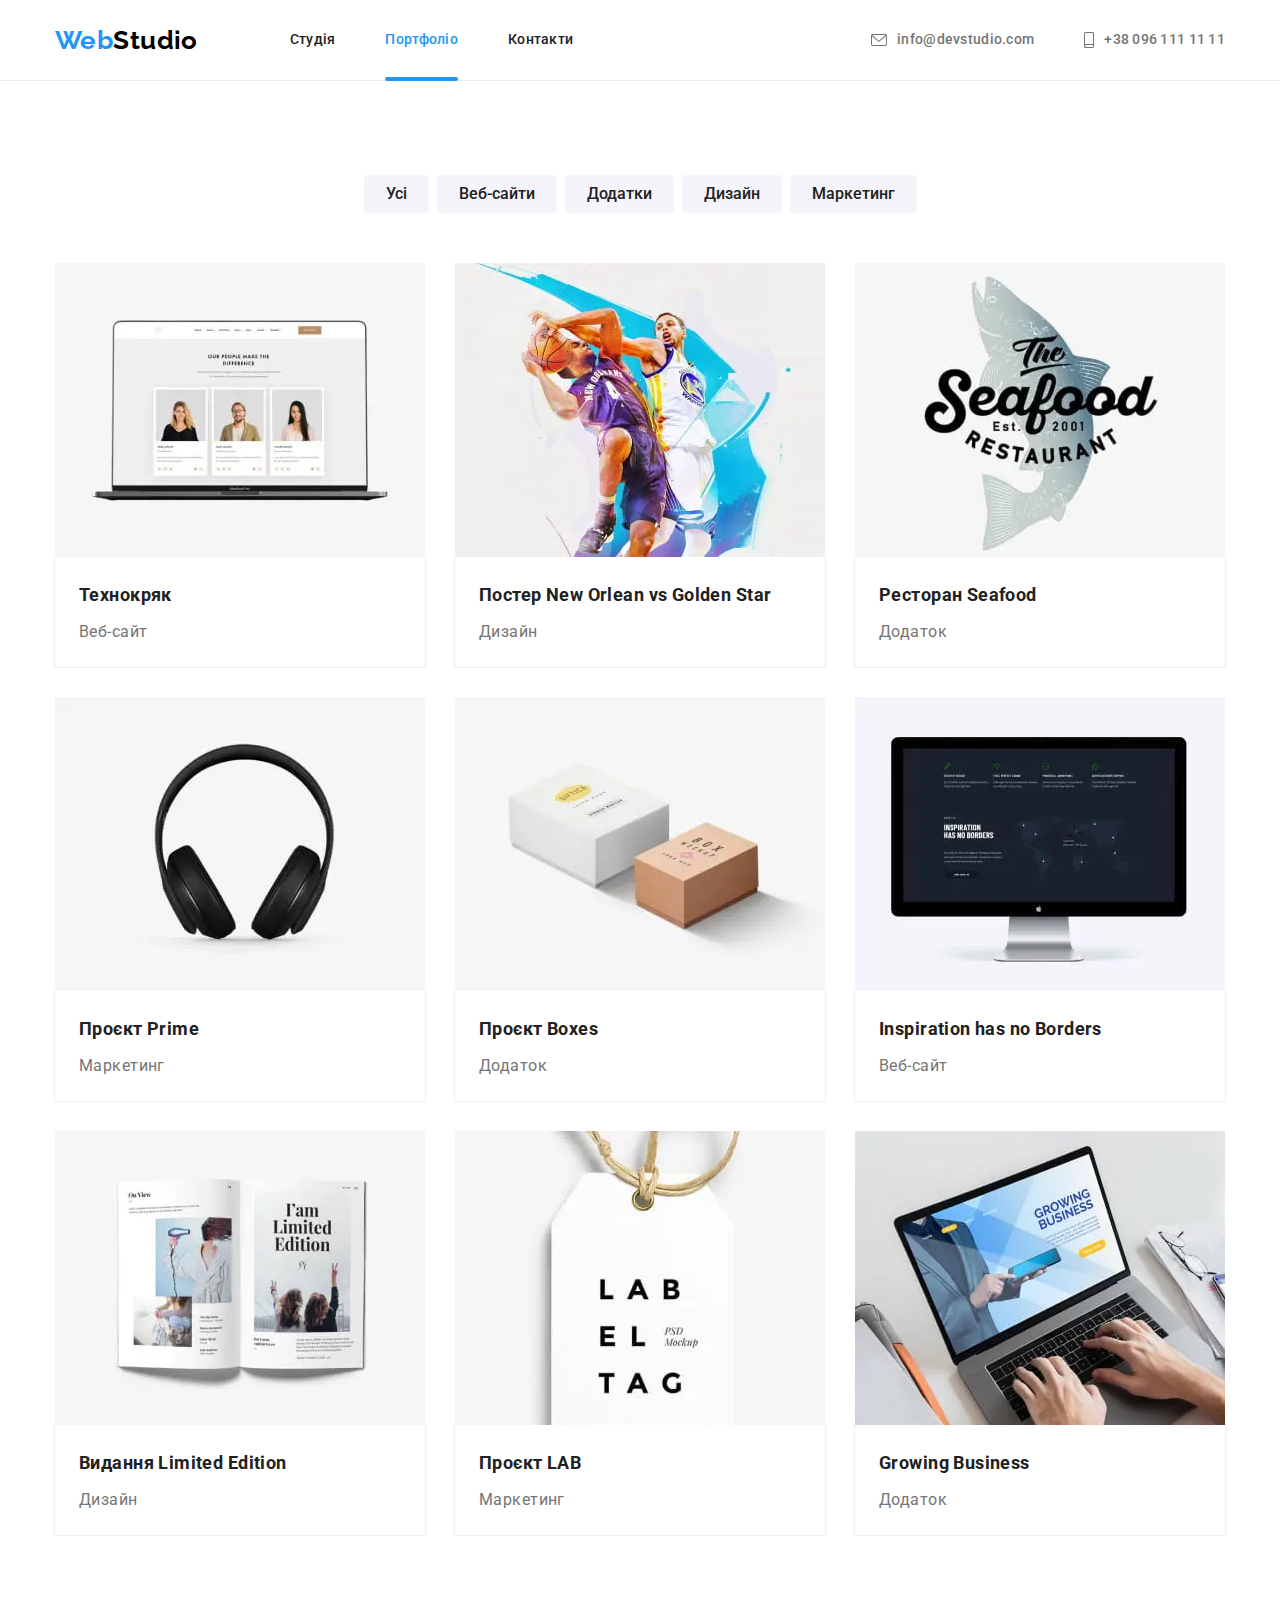
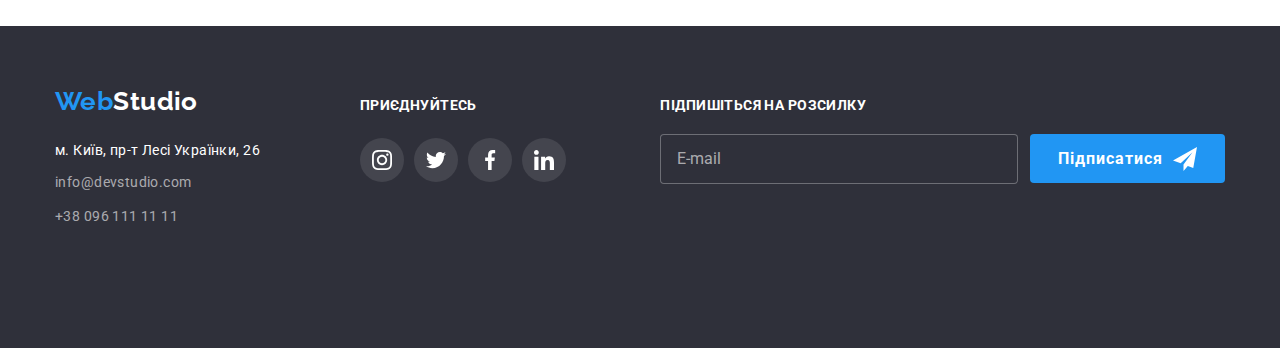
==== commit 413efcdc: "Виконане ДЗ" ====
--- a/portfolio.html
+++ b/portfolio.html
@@ -80,14 +80,14 @@
           </button>
           <ul class="mobile-nav">
             <li class="mobile-nav__item">
+              <a href="./index.html" class="mobile-nav__link">Студія</a>
+            </li>
+            <li class="mobile-nav__item">
               <a
-                href="./index.html"
-                class="mobile-nav__link"
-                >Студія</a
+                href="./portfolio.html"
+                class="mobile-nav__link mobile-nav__link--current"
+                >Портфоліо</a
               >
-            </li>
-            <li class="mobile-nav__item">
-              <a href="./portfolio.html" class="mobile-nav__link  mobile-nav__link--current">Портфоліо</a>
             </li>
             <li class="mobile-nav__item">
               <a href="/" class="mobile-nav__link">Контакти</a>
@@ -152,17 +152,62 @@
               </button>
             </li>
           </ul>
-    <!-- portfolio cards -->
-    <ul class="portfolio">
+          <!-- portfolio cards -->
+          <ul class="portfolio">
             <li class="portfolio__cards-list">
               <a href="/" class="portfolio__link">
                 <div class="card-overlay">
-                  <img
-                    src="./images/portfolio1.jpg"
-                    alt="Технокряк"
-                    width="354"
-                    height="294"
-                  />
+                  <picture>
+                    <source
+                      srcset="
+                        ./images/technocrack1200.webp  1x,
+                        images/technocrack1200@2x.webp 2x
+                      "
+                      media="(min-width:1200px)"
+                      type="image/webp"
+                    />
+                    <source
+                      srcset="
+                        ./images/technocrack1200.jpg  1x,
+                        images/technocrack1200@2x.jpg 2x
+                      "
+                      media="(min-width:1200px)"
+                    />
+
+                    <source
+                      srcset="
+                        ./images/technocrack354.webp  1x,
+                        images/technocrack354@2x.webp 2x
+                      "
+                      media="(min-width:768px)"
+                      type="image/webp"
+                    />
+                    <source
+                      srcset="
+                        ./images/technocrack354.jpg  1x,
+                        images/technocrack354@2x.jpg 2x
+                      "
+                      media="(min-width:768px)"
+                    />
+
+                    <source
+                      srcset="
+                        ./images/technocrack450.webp  1x,
+                        images/technocrack450@2x.webp 2x
+                      "
+                      media="(max-width:767px)"
+                      type="image/webp"
+                    />
+                    <source
+                      srcset="
+                        ./images/technocrack450.jpg  1x,
+                        images/technocrack450@2x.jpg 2x
+                      "
+                      media="(max-width:767px)"
+                    />
+
+                    <img src="./images/technocrack450.webp" alt="Технокряк" />
+                  </picture>
                   <div class="block-info">
                     <p class="block-info__text">
                       Ресурс пропонує комплексні пропозиції з різним рівнем
@@ -181,12 +226,60 @@
             <li class="portfolio__cards-list">
               <a href="#" class="portfolio__link">
                 <div class="card-overlay">
-                  <img
-                    src="./images/portfolio2.jpg"
-                    alt="Постер"
-                    width="354"
-                    height="294"
-                  />
+                  <picture>
+                    <source
+                      srcset="
+                        ./images/basketball1200.webp  1x,
+                        images/basketball1200@2x.webp 2x
+                      "
+                      media="(min-width:1200px)"
+                      type="image/webp"
+                    />
+                    <source
+                      srcset="
+                        ./images/basketball1200.jpg  1x,
+                        images/basketball1200@2x.jpg 2x
+                      "
+                      media="(min-width:1200px)"
+                    />
+
+                    <source
+                      srcset="
+                        ./images/basketball354.webp  1x,
+                        images/basketball354@2x.webp 2x
+                      "
+                      media="(min-width:768px)"
+                      type="image/webp"
+                    />
+                    <source
+                      srcset="
+                        ./images/basketball354.jpg  1x,
+                        images/basketball354@2x.jpg 2x
+                      "
+                      media="(min-width:768px)"
+                    />
+
+                    <source
+                      srcset="
+                        ./images/basketball450.webp  1x,
+                        images/basketball450@2x.webp 2x
+                      "
+                      media="(max-width:767px)"
+                      type="image/webp"
+                    />
+                    <source
+                      srcset="
+                        ./images/basketball450.jpg  1x,
+                        images/basketball450@2x.jpg 2x
+                      "
+                      media="(max-width:767px)"
+                    />
+
+                    <img
+                      src="./images/basketball450.webp"
+                      alt="Постер баскетбол"
+                    />
+                  </picture>
                   <div class="block-info">
                     <p class="block-info__text">
                       Ресурс пропонує комплексні пропозиції з різним рівнем
@@ -207,12 +300,57 @@
             <li class="portfolio__cards-list">
               <a href="#" class="portfolio__link">
                 <div class="card-overlay">
-                  <img
-                    src="./images/portfolio3.jpg"
-                    alt="Ресторан"
-                    width="354"
-                    height="294"
-                  />
+                  <picture>
+                    <source
+                      srcset="
+                        ./images/seafood1200.webp  1x,
+                        images/seafood1200@2x.webp 2x
+                      "
+                      media="(min-width:1200px)"
+                      type="image/webp"
+                    />
+                    <source
+                      srcset="
+                        ./images/seafood1200.jpg  1x,
+                        images/seafood1200@2x.jpg 2x
+                      "
+                      media="(min-width:1200px)"
+                    />
+
+                    <source
+                      srcset="
+                        ./images/seafood354.webp  1x,
+                        images/seafood354@2x.webp 2x
+                      "
+                      media="(min-width:768px)"
+                      type="image/webp"
+                    />
+                    <source
+                      srcset="
+                        ./images/seafood354.jpg  1x,
+                        images/seafood354@2x.jpg 2x
+                      "
+                      media="(min-width:768px)"
+                    />
+
+                    <source
+                      srcset="
+                        ./images/seafood450.webp  1x,
+                        images/seafood450@2x.webp 2x
+                      "
+                      media="(max-width:767px)"
+                      type="image/webp"
+                    />
+                    <source
+                      srcset="
+                        ./images/seafood450.jpg  1x,
+                        images/seafood450@2x.jpg 2x
+                      "
+                      media="(max-width:767px)"
+                    />
+
+                    <img src="./images/seafood450.jpg" alt="Ресторан" />
+                  </picture>
                   <div class="block-info">
                     <p class="block-info__text">
                       Ресурс пропонує комплексні пропозиції з різним рівнем
@@ -231,12 +369,57 @@
             <li class="portfolio__cards-list">
               <a href="#" class="portfolio__link">
                 <div class="card-overlay">
-                  <img
-                    src="./images/portfolio4.jpg"
-                    alt="Проєкт прайм"
-                    width="354"
-                    height="294"
-                  />
+                  <picture>
+                    <source
+                      srcset="
+                        ./images/headphone1200.webp  1x,
+                        images/headphone1200@2x.webp 2x
+                      "
+                      media="(min-width:1200px)"
+                      type="image/webp"
+                    />
+                    <source
+                      srcset="
+                        ./images/headphone1200.jpg  1x,
+                        images/headphone1200@2x.jpg 2x
+                      "
+                      media="(min-width:1200px)"
+                    />
+
+                    <source
+                      srcset="
+                        ./images/headphone354.webp  1x,
+                        images/headphone354@2x.webp 2x
+                      "
+                      media="(min-width:768px)"
+                      type="image/webp"
+                    />
+                    <source
+                      srcset="
+                        ./images/headphone354.jpg  1x,
+                        images/headphone354@2x.jpg 2x
+                      "
+                      media="(min-width:768px)"
+                    />
+
+                    <source
+                      srcset="
+                        ./images/headphone450.webp  1x,
+                        images/headphone450@2x.webp 2x
+                      "
+                      media="(max-width:767px)"
+                      type="image/webp"
+                    />
+                    <source
+                      srcset="
+                        ./images/headphone450.jpg  1x,
+                        images/headphone450@2x.jpg 2x
+                      "
+                      media="(max-width:767px)"
+                    />
+
+                    <img src="./images/headphone450.jpg" alt="Проєкт" />
+                  </picture>
                   <div class="block-info">
                     <p class="block-info__text">
                       Ресурс пропонує комплексні пропозиції з різним рівнем
@@ -255,12 +438,57 @@
             <li class="portfolio__cards-list">
               <a href="#" class="portfolio__link">
                 <div class="card-overlay">
-                  <img
-                    src="./images/portfolio5.jpg"
-                    alt="Проєкт бокс"
-                    width="354"
-                    height="294"
-                  />
+                  <picture>
+                    <source
+                      srcset="
+                        ./images/boxes1200.webp  1x,
+                        images/boxes1200@2x.webp 2x
+                      "
+                      media="(min-width:1200px)"
+                      type="image/webp"
+                    />
+                    <source
+                      srcset="
+                        ./images/boxes1200.jpg  1x,
+                        images/boxes1200@2x.jpg 2x
+                      "
+                      media="(min-width:1200px)"
+                    />
+
+                    <source
+                      srcset="
+                        ./images/boxes354.webp  1x,
+                        images/boxes354@2x.webp 2x
+                      "
+                      media="(min-width:768px)"
+                      type="image/webp"
+                    />
+                    <source
+                      srcset="
+                        ./images/boxes354.jpg  1x,
+                        images/boxes354@2x.jpg 2x
+                      "
+                      media="(min-width:768px)"
+                    />
+
+                    <source
+                      srcset="
+                        ./images/boxes450.webp  1x,
+                        images/boxes450@2x.webp 2x
+                      "
+                      media="(max-width:767px)"
+                      type="image/webp"
+                    />
+                    <source
+                      srcset="
+                        ./images/boxes450.jpg  1x,
+                        images/boxes450@2x.jpg 2x
+                      "
+                      media="(max-width:767px)"
+                    />
+
+                    <img src="./images/boxes450.jpg" alt="Проєкт бокс" />
+                  </picture>
                   <div class="block-info">
                     <p class="block-info__text">
                       Ресурс пропонує комплексні пропозиції з різним рівнем
@@ -279,12 +507,57 @@
             <li class="portfolio__cards-list">
               <a href="#" class="portfolio__link">
                 <div class="card-overlay">
-                  <img
-                    src="./images/portfolio6.jpg"
-                    alt="Натхнення"
-                    width="354"
-                    height="294"
-                  />
+                  <picture>
+                    <source
+                      srcset="
+                        ./images/monitor1200.webp  1x,
+                        images/monitor1200@2x.webp 2x
+                      "
+                      media="(min-width:1200px)"
+                      type="image/webp"
+                    />
+                    <source
+                      srcset="
+                        ./images/monitor1200.jpg  1x,
+                        images/monitor1200@2x.jpg 2x
+                      "
+                      media="(min-width:1200px)"
+                    />
+
+                    <source
+                      srcset="
+                        ./images/monitor354.webp  1x,
+                        images/monitor354@2x.webp 2x
+                      "
+                      media="(min-width:768px)"
+                      type="image/webp"
+                    />
+                    <source
+                      srcset="
+                        ./images/monitor354.jpg  1x,
+                        images/monitor354@2x.jpg 2x
+                      "
+                      media="(min-width:768px)"
+                    />
+
+                    <source
+                      srcset="
+                        ./images/monitor450.webp  1x,
+                        images/monitor450@2x.webp 2x
+                      "
+                      media="(max-width:767px)"
+                      type="image/webp"
+                    />
+                    <source
+                      srcset="
+                        ./images/monitor450.jpg  1x,
+                        images/monitor450@2x.jpg 2x
+                      "
+                      media="(max-width:767px)"
+                    />
+
+                    <img src="./images/monitor450.jpg" alt="Монітор" />
+                  </picture>
                   <div class="block-info">
                     <p class="block-info__text">
                       Ресурс пропонує комплексні пропозиції з різним рівнем
@@ -305,12 +578,57 @@
             <li class="portfolio__cards-list">
               <a href="#" class="portfolio__link">
                 <div class="card-overlay">
-                  <img
-                    src="./images/portfolio7.jpg"
-                    alt="Видання"
-                    width="354"
-                    height="294"
-                  />
+                  <picture>
+                    <source
+                      srcset="
+                        ./images/magazine1200.webp  1x,
+                        images/magazine1200@2x.webp 2x
+                      "
+                      media="(min-width:1200px)"
+                      type="image/webp"
+                    />
+                    <source
+                      srcset="
+                        ./images/magazine1200.jpg  1x,
+                        images/magazine1200@2x.jpg 2x
+                      "
+                      media="(min-width:1200px)"
+                    />
+
+                    <source
+                      srcset="
+                        ./images/magazine354.webp  1x,
+                        images/magazine354@2x.webp 2x
+                      "
+                      media="(min-width:768px)"
+                      type="image/webp"
+                    />
+                    <source
+                      srcset="
+                        ./images/magazine354.jpg  1x,
+                        images/magazine354@2x.jpg 2x
+                      "
+                      media="(min-width:768px)"
+                    />
+
+                    <source
+                      srcset="
+                        ./images/magazine450.webp  1x,
+                        images/magazine450@2x.webp 2x
+                      "
+                      media="(max-width:767px)"
+                      type="image/webp"
+                    />
+                    <source
+                      srcset="
+                        ./images/magazine450.jpg  1x,
+                        images/magazine450@2x.jpg 2x
+                      "
+                      media="(max-width:767px)"
+                    />
+
+                    <img src="./images/magazine450.jpg" alt="Журнал" />
+                  </picture>
                   <div class="block-info">
                     <p class="block-info__text">
                       Ресурс пропонує комплексні пропозиції з різним рівнем
@@ -331,12 +649,57 @@
             <li class="portfolio__cards-list">
               <a href="#" class="portfolio__link">
                 <div class="card-overlay">
-                  <img
-                    src="./images/portfolio8.jpg"
-                    alt="Проєкт лаб"
-                    width="354"
-                    height="294"
-                  />
+                  <picture>
+                    <source
+                      srcset="
+                        ./images/labtag1200.webp  1x,
+                        images/labtag1200@2x.webp 2x
+                      "
+                      media="(min-width:1200px)"
+                      type="image/webp"
+                    />
+                    <source
+                      srcset="
+                        ./images/labtag1200.jpg  1x,
+                        images/labtag1200@2x.jpg 2x
+                      "
+                      media="(min-width:1200px)"
+                    />
+
+                    <source
+                      srcset="
+                        ./images/labtag354.webp  1x,
+                        images/labtag354@2x.webp 2x
+                      "
+                      media="(min-width:768px)"
+                      type="image/webp"
+                    />
+                    <source
+                      srcset="
+                        ./images/labtag354.jpg  1x,
+                        images/labtag354@2x.jpg 2x
+                      "
+                      media="(min-width:768px)"
+                    />
+
+                    <source
+                      srcset="
+                        ./images/labtag450.webp  1x,
+                        images/labtag450@2x.webp 2x
+                      "
+                      media="(max-width:767px)"
+                      type="image/webp"
+                    />
+                    <source
+                      srcset="
+                        ./images/labtag450.jpg  1x,
+                        images/labtag450@2x.jpg 2x
+                      "
+                      media="(max-width:767px)"
+                    />
+
+                    <img src="./images/labtag450.jpg" alt="Проєкт ЛАБ" />
+                  </picture>
                   <div class="block-info">
                     <p class="block-info__text">
                       Ресурс пропонує комплексні пропозиції з різним рівнем
@@ -355,12 +718,57 @@
             <li class="portfolio__cards-list">
               <a href="#" class="portfolio__link">
                 <div class="card-overlay">
-                  <img
-                    src="./images/portfolio9.jpg"
-                    alt="Зростання бізнесу"
-                    width="354"
-                    height="294"
-                  />
+                  <picture>
+                    <source
+                      srcset="
+                        ./images/laptop1200.webp  1x,
+                        images/laptop1200@2x.webp 2x
+                      "
+                      media="(min-width:1200px)"
+                      type="image/webp"
+                    />
+                    <source
+                      srcset="
+                        ./images/laptop200.jpg   1x,
+                        images/laptop1200@2x.jpg 2x
+                      "
+                      media="(min-width:1200px)"
+                    />
+
+                    <source
+                      srcset="
+                        ./images/laptop354.webp  1x,
+                        images/laptop354@2x.webp 2x
+                      "
+                      media="(min-width:768px)"
+                      type="image/webp"
+                    />
+                    <source
+                      srcset="
+                        ./images/laptop354.jpg 1x,
+                        images/laptop54@2x.jpg 2x
+                      "
+                      media="(min-width:768px)"
+                    />
+
+                    <source
+                      srcset="
+                        ./images/laptop450.webp  1x,
+                        images/laptop450@2x.webp 2x
+                      "
+                      media="(max-width:767px)"
+                      type="image/webp"
+                    />
+                    <source
+                      srcset="
+                        ./images/laptop450.jpg 1x,
+                        images/laptop50@2x.jpg 2x
+                      "
+                      media="(max-width:767px)"
+                    />
+
+                    <img src="./images/laptop450.jpg" alt="ЛєбТоп" />
+                  </picture>
                   <div class="block-info">
                     <p class="block-info__text">
                       Ресурс пропонує комплексні пропозиції з різним рівнем
@@ -381,7 +789,7 @@
       </section>
     </main>
     <!-- footer -->
- <footer class="footer">
+    <footer class="footer">
       <div class="footer__container container">
         <div class="footer__contacts-wrapper">
           <a href="./index.html" class="logo footer__logo"
@@ -463,6 +871,6 @@
         </div>
       </div>
     </footer>
-     <script src="./js/mobile-menu.js"></script>
+    <script src="./js/mobile-menu.js"></script>
   </body>
 </html>
--- a/css/main.min.css
+++ b/css/main.min.css
@@ -1 +1 @@
-:root{--primary-text-color: #757575;--accent-color: #2196f3;--white-color: #ffffff;--text-color-decoration: #212121;--background-second-color: #f5f4fa;--button-hover-color: #188ce8;--header-footer-color: #2f303a;--logo-black: #000000;--header-line: #ececec;--min-gap: 30px;--main-gap: 94px;--middle-gap: 50px}.visibility-hidden{position:absolute;width:1px;height:1px;margin:-1px;border:0;padding:0;white-space:nowrap;-webkit-clip-path:inset(100%);clip-path:inset(100%);clip:rect(0 0 0 0);overflow:hidden}html{-webkit-box-sizing:border-box;box-sizing:border-box}* *::before,*::after{-webkit-box-sizing:inherit;box-sizing:inherit}body{background-color:var(--background-color);color:var(--primary-text-color);font-family:Roboto,sans-serif;letter-spacing:.03em;font-size:14px;line-height:1.71}h1,h2,h3,h4,p{margin-top:0;margin-bottom:0}ul{margin-top:0;margin-bottom:0;padding-left:0;list-style:none}img{display:block;max-width:100%;height:auto}address{font-style:normal}.section--padding-removed{padding-top:var(--main-gap);padding-bottom:var(--main-gap)}@media screen and (max-width: 1199px){.section--padding-removed{padding-top:60px;padding-bottom:60px}}.section__tittle{color:var(--text-color-decoration);font-weight:700;font-size:36px;line-height:1.16;margin-bottom:var(--middle-gap);text-align:center}@media screen and (max-width: 1199px){.section__tittle{font-size:28px;line-height:1.17;margin-bottom:var(--min-gap)}}.text--padding-removed{margin-bottom:10px}.portfolio-section{padding-top:94px;padding-bottom:91px}@media screen and (max-width: 1199px){.portfolio-section{padding:60px 0}}@media screen and (max-width: 767px){.mobile-menu__container{position:relative;padding:48px 40px;display:-webkit-box;display:-ms-flexbox;display:flex;-webkit-box-orient:vertical;-webkit-box-direction:normal;-ms-flex-direction:column;flex-direction:column;height:100vh}}.container{width:100%;padding-left:15px;padding-right:15px}@media screen and (min-width: 480px){.container{width:480px;margin-left:auto;margin-right:auto}}@media screen and (min-width: 768px){.container{width:768px}}@media screen and (min-width: 1200px){.container{width:1200px}}.backdrop{position:fixed;top:0;left:0;width:100vw;height:100vh;background-color:rgba(47,48,58,.4);opacity:1;overflow:scroll;-webkit-transition:opacity 250ms cubic-bezier(0.4, 0, 0.2, 1);transition:opacity 250ms cubic-bezier(0.4, 0, 0.2, 1)}.backdrop--is-hidden{opacity:0;pointer-events:none}.backdrop--is-hidden .modal{-webkit-transform:translate(-50%, -50%) scale(0.5);transform:translate(-50%, -50%) scale(0.5)}.modal{position:absolute;top:50%;left:50%;-webkit-transform:translate(-50%, -50%) scale(1);transform:translate(-50%, -50%) scale(1);max-width:450px;width:100%;background-color:var(--white-color);-webkit-transition:-webkit-transform 250ms cubic-bezier(0.4, 0, 0.2, 1);transition:-webkit-transform 250ms cubic-bezier(0.4, 0, 0.2, 1);transition:transform 250ms cubic-bezier(0.4, 0, 0.2, 1);transition:transform 250ms cubic-bezier(0.4, 0, 0.2, 1), -webkit-transform 250ms cubic-bezier(0.4, 0, 0.2, 1);padding:40px;border-radius:4px;-webkit-box-shadow:0px 1px 3px rgba(0,0,0,.12),0px 1px 1px rgba(0,0,0,.14),0px 2px 1px rgba(0,0,0,.2);box-shadow:0px 1px 3px rgba(0,0,0,.12),0px 1px 1px rgba(0,0,0,.14),0px 2px 1px rgba(0,0,0,.2)}@media screen and (max-height: 660px){.modal{top:15px;-webkit-transform:translate(-50%, 0);transform:translate(-50%, 0)}}@media screen and (min-width: 1200px){.modal{max-width:528px}}.modal__close-button{position:absolute;top:8px;right:8px;width:30px;height:30px;border-radius:50%;border:1px solid rgba(0,0,0,.1);background-color:rgba(0,0,0,0);padding:0;display:-webkit-box;display:-ms-flexbox;display:flex;-webkit-box-pack:center;-ms-flex-pack:center;justify-content:center;-webkit-box-align:center;-ms-flex-align:center;align-items:center;cursor:pointer;-webkit-transition:fill 250ms cubic-bezier(0.4, 0, 0.2, 1);transition:fill 250ms cubic-bezier(0.4, 0, 0.2, 1)}.modal__close-button:hover,.modal__close-button:focus{fill:var(--accent-color)}.logo{font-family:Raleway,sans-serif;font-weight:700;text-decoration:none;font-size:24px;line-height:1.16;color:var(--accent-color);cursor:pointer}.logo__header--text{color:var(--logo-black)}.logo__footer--text{color:var(--white-color)}@media screen and (min-width: 768px){.logo{margin-right:87px}.footer__logo{margin-right:0}}@media screen and (min-width: 1200px){.logo{font-size:26px;line-height:1.19;margin-right:92px}}.page-header{border-bottom:1px solid var(--header-line)}@media screen and (max-width: 1199px){.container--centered{-webkit-box-pack:justify;-ms-flex-pack:justify;justify-content:space-between}}@media screen and (max-width: 767px){.page-header{position:relative;padding:10px 0}}.container--centered{display:-webkit-box;display:-ms-flexbox;display:flex;-webkit-box-align:center;-ms-flex-align:center;align-items:center}@media screen and (max-width: 767px){.site-nav{display:none}}@media screen and (min-width: 768px){.site-nav{display:-webkit-box;display:-ms-flexbox;display:flex;-webkit-box-align:center;-ms-flex-align:center;align-items:center}.site-nav__link{display:-webkit-box;display:-ms-flexbox;display:flex;color:var(--text-color-decoration);font-weight:500;line-height:1.14;letter-spacing:.02em;text-decoration:none;-webkit-transition:color 250ms cubic-bezier(0.4, 0, 0.2, 1);transition:color 250ms cubic-bezier(0.4, 0, 0.2, 1);padding:32px 0}.site-nav__link:hover,.site-nav__link:focus{color:var(--accent-color)}.site-nav__item:not(:last-child){margin-right:var(--middle-gap)}.site-nav__link--current{color:var(--accent-color);position:relative}.site-nav__link--current::after{position:absolute;width:100%;height:4px;bottom:0;left:0;border-radius:2px;background-color:var(--accent-color);display:block;content:"";margin-bottom:-1px}.navigation{display:-webkit-box;display:-ms-flexbox;display:flex;-webkit-box-align:center;-ms-flex-align:center;align-items:center}}@media screen and (max-width: 767px){.auth-nav{display:none}}@media screen and (min-width: 768px){.auth-nav{display:block;-webkit-box-align:center;-ms-flex-align:center;align-items:center;margin-left:auto}.auth-nav__item:not(:last-child){margin-bottom:10px}.auth-nav__link{color:var(--primary-text-color);font-weight:500;font-size:12px;line-height:1.16;letter-spacing:.02em;text-decoration:none;-webkit-transition:color 250ms cubic-bezier(0.4, 0, 0.2, 1);transition:color 250ms cubic-bezier(0.4, 0, 0.2, 1);display:-webkit-box;display:-ms-flexbox;display:flex;-webkit-box-align:center;-ms-flex-align:center;align-items:center}.auth-nav__link:hover,.auth-nav__link:focus{color:var(--accent-color)}.auth-nav__img{margin-right:10px;fill:var(--primary-text-color)}.auth-nav__link:hover .auth-nav__img,.auth-nav__link:focus .auth-nav__img{fill:var(--accent-color)}}@media screen and (min-width: 1200px){.auth-nav{display:-webkit-box;display:-ms-flexbox;display:flex}.auth-nav__item:not(:last-child){margin-right:var(--middle-gap);margin-bottom:0}.auth-nav__link{color:var(--primary-text-color);font-size:14px;line-height:1.14;padding-top:32px;padding-bottom:32px}}.menu-btn{background-color:rgba(0,0,0,0);border:none;cursor:pointer;line-height:0;padding:0;-webkit-transition:fill 250ms cubic-bezier(0.4, 0, 0.2, 1);transition:fill 250ms cubic-bezier(0.4, 0, 0.2, 1)}.menu-btn:hover,.menu-btn:focus{fill:var(--accent-color)}.mobile-menu{position:fixed;width:100%;height:100vh;top:0;left:0;overflow:auto;background-color:var(--white-color);opacity:0;visibility:hidden;pointer-events:none}.mobile-menu.is-open{opacity:1;visibility:visible;pointer-events:auto}.mobile-menu__close-button{position:absolute;top:10px;right:15px;background-color:rgba(0,0,0,0);border:none;cursor:pointer;line-height:0;padding:0;-webkit-transition:fill 250ms cubic-bezier(0.4, 0, 0.2, 1);transition:fill 250ms cubic-bezier(0.4, 0, 0.2, 1)}.mobile-menu__close-button:hover,.mobile-menu__close-button:focus{fill:var(--accent-color)}@media screen and (min-width: 768px){.menu-btn{display:none}.mobile-menu{display:none}}.mobile-nav__item{margin-bottom:32px}.mobile-nav__link{text-decoration:none;font-style:normal;font-weight:500;font-size:40px;line-height:1.17;letter-spacing:.02em;color:var(--text-color-decoration)}.mobile-nav__link--current{color:var(--accent-color)}.mobile-contacts{display:block;margin-top:auto}.mobile-contacts__item:not(:last-child){margin-bottom:32px}.mobile-contacts__link{text-decoration:none;font-weight:500;font-size:24px;line-height:1.16;letter-spacing:.02em;color:var(--primary-text-color)}.mobile-contacts__link--current{font-weight:500;font-size:34px;line-height:1.17;letter-spacing:.02em;color:var(--accent-color)}.mobile-social{display:-webkit-box;display:-ms-flexbox;display:flex;-ms-flex-wrap:wrap;flex-wrap:wrap;margin-top:64px}.mobile-social__link{text-decoration:none;font-weight:500;font-size:18px;line-height:1.22;letter-spacing:.02em;color:var(--accent-color)}.mobile-social__item:not(:last-child){padding-right:10px;border-right:1px solid rgba(33,33,33,.2)}.mobile-social__item:not(:first-child){padding-left:10px}.hero-section__tittle{font-weight:900;font-size:26px;line-height:1.16;letter-spacing:.06em;text-transform:uppercase;color:var(--white-color);margin-bottom:var(--min-gap);margin-left:auto;margin-right:auto}.hero-section{background-color:var(--header-footer-color);text-align:center;padding-top:118px;padding-bottom:118px;background-image:-webkit-gradient(linear, left top, left bottom, from(rgba(47, 48, 58, 0.4)), to(rgba(47, 48, 58, 0.4))),url("../images/hero480.jpg");background-image:linear-gradient(rgba(47, 48, 58, 0.4), rgba(47, 48, 58, 0.4)),url("../images/hero480.jpg");background-size:cover;background-position:center;background-repeat:no-repeat;height:400px;max-width:480px;margin-left:auto;margin-right:auto}@media(min-device-pixel-ratio: 2),(-webkit-min-device-pixel-ratio: 2),(min-resolution: 192dpi),(min-resolution: 2dppx){.hero-section{background-image:-webkit-gradient(linear, left top, left bottom, from(rgba(47, 48, 58, 0.4)), to(rgba(47, 48, 58, 0.4))),url("../images/hero480@2x.jpg");background-image:linear-gradient(rgba(47, 48, 58, 0.4), rgba(47, 48, 58, 0.4)),url("../images/hero480@2x.jpg")}}@media screen and (min-width: 768px){.hero-section{max-width:768px;background-image:-webkit-gradient(linear, left top, left bottom, from(rgba(47, 48, 58, 0.4)), to(rgba(47, 48, 58, 0.4))),url("../images/hero768.jpg");background-image:linear-gradient(rgba(47, 48, 58, 0.4), rgba(47, 48, 58, 0.4)),url("../images/hero768.jpg")}}@media screen and (min-width: 768px)and (min-device-pixel-ratio: 2),screen and (min-width: 768px)and (-webkit-min-device-pixel-ratio: 2),screen and (min-width: 768px)and (min-resolution: 192dpi),screen and (min-width: 768px)and (min-resolution: 2dppx){.hero-section{background-image:-webkit-gradient(linear, left top, left bottom, from(rgba(47, 48, 58, 0.4)), to(rgba(47, 48, 58, 0.4))),url("../images/hero768@2x.jpg");background-image:linear-gradient(rgba(47, 48, 58, 0.4), rgba(47, 48, 58, 0.4)),url("../images/hero768@2x.jpg")}}@media screen and (min-width: 768px){.hero-section__tittle{line-height:1.61;width:360px}}@media screen and (min-width: 1200px){.hero-section{padding-top:200px;padding-bottom:200px;max-width:1600px;height:100%;background-image:-webkit-gradient(linear, left top, left bottom, from(rgba(47, 48, 58, 0.4)), to(rgba(47, 48, 58, 0.4))),url("../images/hero1200.jpg");background-image:linear-gradient(rgba(47, 48, 58, 0.4), rgba(47, 48, 58, 0.4)),url("../images/hero1200.jpg")}}@media screen and (min-width: 1200px)and (min-device-pixel-ratio: 2),screen and (min-width: 1200px)and (-webkit-min-device-pixel-ratio: 2),screen and (min-width: 1200px)and (min-resolution: 192dpi),screen and (min-width: 1200px)and (min-resolution: 2dppx){.hero-section{background-image:-webkit-gradient(linear, left top, left bottom, from(rgba(47, 48, 58, 0.4)), to(rgba(47, 48, 58, 0.4))),url("../images/hero1200@2x.jpg");background-image:linear-gradient(rgba(47, 48, 58, 0.4), rgba(47, 48, 58, 0.4)),url("../images/hero1200@2x.jpg")}}@media screen and (min-width: 1200px){.hero-section__tittle{width:696px;font-size:44px;line-height:1.36}}.hero-button__primary{padding:10px 24px;min-width:152px;background-color:var(--accent-color);color:var(--white-color);font-family:inherit;font-weight:700;font-size:16px;line-height:1.87;letter-spacing:.06em;cursor:pointer;border-radius:4px;border:none;-webkit-transition:background-color 250ms cubic-bezier(0.4, 0, 0.2, 1),-webkit-box-shadow 250ms cubic-bezier(0.4, 0, 0.2, 1);transition:background-color 250ms cubic-bezier(0.4, 0, 0.2, 1),-webkit-box-shadow 250ms cubic-bezier(0.4, 0, 0.2, 1);transition:background-color 250ms cubic-bezier(0.4, 0, 0.2, 1),box-shadow 250ms cubic-bezier(0.4, 0, 0.2, 1);transition:background-color 250ms cubic-bezier(0.4, 0, 0.2, 1),box-shadow 250ms cubic-bezier(0.4, 0, 0.2, 1),-webkit-box-shadow 250ms cubic-bezier(0.4, 0, 0.2, 1)}.hero-button__primary:hover,.hero-button__primary:focus{background-color:var(--button-hover-color);-webkit-box-shadow:0px 4px 4px rgba(0,0,0,.15);box-shadow:0px 4px 4px rgba(0,0,0,.15)}@media screen and (min-width: 1200px){.hero-button__primary{min-width:216px;padding:10px 32px}}.section-about{padding-bottom:0}.advantage__tittle{font-weight:700;font-size:14px;line-height:1.14;color:var(--text-color-decoration)}.advantage__icon{height:120px;background-color:var(--background-second-color);margin-bottom:30px;display:-webkit-box;display:-ms-flexbox;display:flex;-webkit-box-pack:center;-ms-flex-pack:center;justify-content:center;-webkit-box-align:center;-ms-flex-align:center;align-items:center;border-radius:4px}@media screen and (max-width: 767px){.advantage__tittle{text-align:center}.advantage__item:not(:first-child){margin-top:30px}}@media screen and (min-width: 480px){.advantage{-ms-flex-wrap:wrap;flex-wrap:wrap;display:-webkit-box;display:-ms-flexbox;display:flex}.advantage__item{margin-left:auto;margin-right:auto;width:100%}}@media screen and (min-width: 768px){.advantage{margin-top:calc(-1*var(--min-gap));margin-left:calc(-1*var(--min-gap))}.advantage__item{-ms-flex-preferred-size:calc((100% - 60px)/2);flex-basis:calc((100% - 60px)/2);margin-top:var(--min-gap);margin-left:var(--min-gap)}}@media screen and (min-width: 1200px){.advantage__item{-ms-flex-wrap:wrap;flex-wrap:wrap;-ms-flex-preferred-size:calc(25% - 30px);flex-basis:calc(25% - 30px)}}@media screen and (max-width: 1199px){.our-work{display:none}}.work-list{display:-webkit-box;display:-ms-flexbox;display:flex;-ms-flex-wrap:wrap;flex-wrap:wrap}.work-list__item{width:calc((100% - 3*var(--min-gap))/3);position:relative}.work-list__item:not(:nth-child(3n)){margin-right:var(--min-gap)}.work-list__item:not(:nth-last-child(-n+3)){margin-bottom:var(--min-gap)}.work-list__discription{width:100%;position:absolute;bottom:0;left:0;height:70px;display:-webkit-box;display:-ms-flexbox;display:flex;-webkit-box-align:center;-ms-flex-align:center;align-items:center;-webkit-box-pack:center;-ms-flex-pack:center;justify-content:center;font-weight:bold;font-size:14px;line-height:1.14;text-align:center;text-transform:uppercase;color:var(--white-color);background-color:rgba(47,48,58,.8)}.section-team{background-color:var(--background-second-color)}.team-cards{display:-webkit-box;display:-ms-flexbox;display:flex;-ms-flex-wrap:wrap;flex-wrap:wrap}.content-wrapper{padding:var(--min-gap) 32px}.content-wrapper__tittle{color:var(--text-color-decoration);font-weight:500;font-size:16px;line-height:1.18;text-align:center}.content-wrapper__text{font-size:16px;line-height:1.18;text-align:center;margin-bottom:16px}@media screen and (max-width: 767px){.team-cards__list:not(:last-child){margin-bottom:30px}}.team-cards__list{background-color:var(--white-color);-webkit-box-shadow:0px 1px 3px rgba(0,0,0,.12),0px 1px 1px rgba(0,0,0,.14),0px 2px 1px rgba(0,0,0,.2);box-shadow:0px 1px 3px rgba(0,0,0,.12),0px 1px 1px rgba(0,0,0,.14),0px 2px 1px rgba(0,0,0,.2);border-radius:0px 0px 4px 4px}@media screen and (min-width: 768px)and (max-width: 1199px){.team-cards{margin-top:calc(-1*var(--min-gap));margin-left:calc(-1*var(--min-gap))}.team-cards__list{-ms-flex-preferred-size:calc((100% - 60px)/2);flex-basis:calc((100% - 60px)/2);margin-top:var(--min-gap);margin-left:var(--min-gap)}}@media screen and (min-width: 1200px){.team-cards__list{-ms-flex-preferred-size:calc((100% - 90px)/4);flex-basis:calc((100% - 90px)/4)}.team-cards__list:not(:nth-child(4n)){margin-right:var(--min-gap)}.team-cards__list:not(:nth-last-child(-n+4)){margin-bottom:var(--min-gap)}}.content-wrapper{padding:var(--min-gap) 32px}.content-wrapper__tittle{color:var(--text-color-decoration);font-weight:500;font-size:16px;line-height:1.18;text-align:center}.content-wrapper__text{font-size:16px;line-height:1.18;text-align:center;margin-bottom:16px}.social{display:-webkit-box;display:-ms-flexbox;display:flex;-webkit-box-pack:justify;-ms-flex-pack:justify;justify-content:space-between}@media screen and (max-width: 1199px){.social{-webkit-box-pack:center;-ms-flex-pack:center;justify-content:center}.social__list:not(:last-child){margin-right:10px}}.social__link{width:44px;height:44px;background-color:var(--white-color);border-radius:50%;display:-webkit-box;display:-ms-flexbox;display:flex;-webkit-box-align:center;-ms-flex-align:center;align-items:center;-webkit-box-pack:center;-ms-flex-pack:center;justify-content:center;-webkit-transition:background-color 250ms cubic-bezier(0.4, 0, 0.2, 1);transition:background-color 250ms cubic-bezier(0.4, 0, 0.2, 1)}.social__link:hover,.social__link:focus{background-color:var(--accent-color)}.social__icon{fill:#afb1b8;-webkit-transition:fill 250ms cubic-bezier(0.4, 0, 0.2, 1);transition:fill 250ms cubic-bezier(0.4, 0, 0.2, 1)}.social__link:hover .social__icon,.social__link:focus .social__icon{fill:var(--white-color)}@media screen and (max-width: 1199px){.footer-social__text{display:block;text-align:center}.join-social{-webkit-box-pack:center;-ms-flex-pack:center;justify-content:center;margin-bottom:60px}}@media screen and (min-width: 1200px){.footer-social{margin-left:70px}}.footer-social__text{font-weight:700;line-height:1.14;text-transform:uppercase;color:var(--white-color);margin-bottom:20px}.join-social{display:-webkit-box;display:-ms-flexbox;display:flex;margin-top:20px}.join-social__list:not(:last-child){margin-right:10px}.join-social__link{width:44px;height:44px;background-color:rgba(255,255,255,.1);border-radius:50%;display:-webkit-box;display:-ms-flexbox;display:flex;-webkit-box-align:center;-ms-flex-align:center;align-items:center;-webkit-box-pack:center;-ms-flex-pack:center;justify-content:center;-webkit-transition:background-color 250ms cubic-bezier(0.4, 0, 0.2, 1);transition:background-color 250ms cubic-bezier(0.4, 0, 0.2, 1)}.join-social__link:hover,.join-social__link:focus{background-color:#2196f3}.join-social__icon{fill:var(--white-color)}.section-client{padding-top:94px;padding-bottom:88px}.client-list{display:-webkit-box;display:-ms-flexbox;display:flex;-webkit-box-pack:center;-ms-flex-pack:center;justify-content:center}.client-list__link{width:210px;height:92px;display:-webkit-box;display:-ms-flexbox;display:flex;-webkit-box-pack:center;-ms-flex-pack:center;justify-content:center;-webkit-box-align:center;-ms-flex-align:center;align-items:center;border:1px solid #afb1b8;border-radius:4px;-webkit-transition:border 250ms cubic-bezier(0.4, 0, 0.2, 1);transition:border 250ms cubic-bezier(0.4, 0, 0.2, 1)}.client-list__link:hover,.client-list__link:focus{border:1px solid var(--accent-color)}@media screen and (max-width: 1199px){.client-list{-ms-flex-wrap:wrap;flex-wrap:wrap;margin-top:-30px;margin-left:-30px}.client-list__item{margin-top:30px;margin-left:30px}.section-client{padding:60px 0}}@media screen and (min-width: 768px){.client-list__link{width:226px}}@media screen and (min-width: 1200px){.client-list{-webkit-box-pack:justify;-ms-flex-pack:justify;justify-content:space-between}.client-list__link{width:170px}}.client-list__icon{fill:#afb1b8;-webkit-transition:fill 250ms cubic-bezier(0.4, 0, 0.2, 1);transition:fill 250ms cubic-bezier(0.4, 0, 0.2, 1)}.client-list__link:hover .client-list__icon,.client-list__link:focus .client-list__icon{fill:var(--accent-color)}.footer{background-color:var(--header-footer-color);padding-top:60px;padding-bottom:60px}@media screen and (max-width: 1199px){.footer__contacts-wrapper{text-align:center}}@media screen and (min-width: 768px){.footer__container{display:-webkit-box;display:-ms-flexbox;display:flex;-webkit-box-align:baseline;-ms-flex-align:baseline;align-items:baseline;-ms-flex-wrap:wrap;flex-wrap:wrap;-ms-flex-pack:distribute;justify-content:space-around}}.footer-address{margin-top:20px;margin-bottom:60px}.footer-address__text{color:var(--white-color);line-height:24px;color:var(--white-color);margin-bottom:8px}.contacts-list__link{line-height:24px;color:rgba(255,255,255,.6);text-decoration:none}.contacts-list__item:not(:last-child){margin-bottom:8px}@media screen and (min-width: 1200px){.contacts-list__item:not(:last-child){margin-bottom:9px}.contacts-list__item:not(:last-child) .footer-address__text{margin-bottom:9px}.contacts-list__item:not(:last-child) .footer-address{margin-bottom:0}}.footer-submit__text{display:block;font-weight:700;line-height:1.14;text-transform:uppercase;color:var(--white-color);margin-bottom:20px}@media screen and (max-width: 1199px){.footer-submit__text{text-align:center}.footer-submit__list{display:block}.footer-submit__item{-webkit-box-pack:center;-ms-flex-pack:center;justify-content:center;display:-webkit-box;display:-ms-flexbox;display:flex}.footer-submit__item:not(:last-child){margin-bottom:20px}}.footer-submit__mailing{height:50px;padding:15px 16px;border:1px solid rgba(255,255,255,.3);border-radius:4px;background-color:var(--header-footer-color);color:var(--white-color)}.footer-submit__mailing::-webkit-input-placeholder{font-size:16px;line-height:1.25;color:rgba(255,255,255,.6)}.footer-submit__mailing::-moz-placeholder{font-size:16px;line-height:1.25;color:rgba(255,255,255,.6)}.footer-submit__mailing:-ms-input-placeholder{font-size:16px;line-height:1.25;color:rgba(255,255,255,.6)}.footer-submit__mailing::-ms-input-placeholder{font-size:16px;line-height:1.25;color:rgba(255,255,255,.6)}.footer-submit__mailing::placeholder{font-size:16px;line-height:1.25;color:rgba(255,255,255,.6)}@media screen and (max-width: 767px){.footer-submit__mailing{width:100%}}@media screen and (min-width: 768px){.footer-submit__mailing{width:450px}}@media screen and (min-width: 1200px){.footer-submit__mailing{width:358px;margin-right:12px}.footer-submit__list{display:-webkit-box;display:-ms-flexbox;display:flex}.footer-submit{margin-left:auto}}.footer-submit__button{display:-webkit-box;display:-ms-flexbox;display:flex;-webkit-box-align:center;-ms-flex-align:center;align-items:center;padding:10px 28px;border-radius:4px;font-weight:700;font-size:16px;line-height:1.87;letter-spacing:.06em;background-color:var(--accent-color);color:var(--white-color);cursor:pointer;border:none}.footer-submit__icon{margin-left:10px}.contact-form__text{font-weight:700;font-size:20px;line-height:1.15;color:#212121;margin-bottom:12px;text-align:center}.contact-form__wrapper{margin-bottom:10px;position:relative;display:block}.contact-form__input{width:100%;height:40px;border:1px solid rgba(33,33,33,.2);border-radius:4px;padding-left:42px;-webkit-transition:border-color 250ms cubic-bezier(0.4, 0, 0.2, 1);transition:border-color 250ms cubic-bezier(0.4, 0, 0.2, 1)}.contact-form__input:hover,.contact-form__input:focus{outline:none;border-color:var(--accent-color)}.contact-form__icon{position:absolute;top:50%;left:12px;-webkit-transform:translateY(-50%);transform:translateY(-50%);display:block;-webkit-transition:fill 250ms cubic-bezier(0.4, 0, 0.2, 1);transition:fill 250ms cubic-bezier(0.4, 0, 0.2, 1)}.contact-form__input:hover+.contact-form__icon,.contact-form__input:focus+.contact-form__icon{fill:var(--accent-color)}.contact-form__tittle{display:block;font-size:12px;line-height:1.16;letter-spacing:.01em;color:#757575;margin-bottom:4px}@media screen and (max-width: 1199px){.contact-form__text{line-height:1.5}}.contact-form__message{width:100%;height:120px;border:1px solid rgba(33,33,33,.2);border-radius:4px;padding:12px 16px;display:block;margin-bottom:20px;-webkit-transition:border-color 250ms cubic-bezier(0.4, 0, 0.2, 1);transition:border-color 250ms cubic-bezier(0.4, 0, 0.2, 1)}.contact-form__message:hover,.contact-form__message:focus{outline:none;border-color:var(--accent-color)}.contact-form__message::-webkit-input-placeholder{font-size:12px;line-height:1.16;letter-spacing:.01em;color:rgba(117,117,117,.5)}.contact-form__message::-moz-placeholder{font-size:12px;line-height:1.16;letter-spacing:.01em;color:rgba(117,117,117,.5)}.contact-form__message:-ms-input-placeholder{font-size:12px;line-height:1.16;letter-spacing:.01em;color:rgba(117,117,117,.5)}.contact-form__message::-ms-input-placeholder{font-size:12px;line-height:1.16;letter-spacing:.01em;color:rgba(117,117,117,.5)}.contact-form__message::placeholder{font-size:12px;line-height:1.16;letter-spacing:.01em;color:rgba(117,117,117,.5)}textarea{resize:none}.checkbox-wrapper{margin-bottom:30px;display:block}.checkbox-wrapper__description{display:-webkit-box;display:-ms-flexbox;display:flex;-webkit-box-align:center;-ms-flex-align:center;align-items:center;-webkit-box-pack:center;-ms-flex-pack:center;justify-content:center;line-height:1.71;color:var(--primary-text-color);-webkit-transition:background-color 250ms cubic-bezier(0.4, 0, 0.2, 1),border 1150ms cubic-bezier(0.4, 0, 0.2, 1);transition:background-color 250ms cubic-bezier(0.4, 0, 0.2, 1),border 1150ms cubic-bezier(0.4, 0, 0.2, 1)}.checkbox-wrapper__description::before{content:"";display:inline-block;width:16px;height:15px;border:2px solid var(--text-color-decoration);border-radius:3px;cursor:pointer;margin-right:7px;-webkit-transition:250ms cubic-bezier(0.4, 0, 0.2, 1),border 250ms cubic-bezier(0.4, 0, 0.2, 1);transition:250ms cubic-bezier(0.4, 0, 0.2, 1),border 250ms cubic-bezier(0.4, 0, 0.2, 1)}.checkbox-wrapper__form:checked+.checkbox-wrapper__description::before{background-image:url("../images/check.svg");background-size:contain;border:2px solid var(--accent-color);background-color:var(--accent-color)}.checkbox-wrapper__policy-link{line-height:1.71;color:var(--accent-color)}@media screen and (max-width: 1200px){.checkbox-wrapper__description{font-size:12px;line-height:1.16}.checkbox-wrapper__policy-link{font-size:12px;line-height:1.16}}.checkbox-wrapper__button-form{display:block;margin:0 auto;background-color:var(--accent-color);color:var(--white-color);cursor:pointer;padding:10px 52px;font-weight:700;font-size:16px;line-height:1.87;letter-spacing:.06em;border-radius:4px;border:none;-webkit-transition:background-color 250ms cubic-bezier(0.4, 0, 0.2, 1),-webkit-box-shadow 250ms cubic-bezier(0.4, 0, 0.2, 1);transition:background-color 250ms cubic-bezier(0.4, 0, 0.2, 1),-webkit-box-shadow 250ms cubic-bezier(0.4, 0, 0.2, 1);transition:box-shadow 250ms cubic-bezier(0.4, 0, 0.2, 1),background-color 250ms cubic-bezier(0.4, 0, 0.2, 1);transition:box-shadow 250ms cubic-bezier(0.4, 0, 0.2, 1),background-color 250ms cubic-bezier(0.4, 0, 0.2, 1),-webkit-box-shadow 250ms cubic-bezier(0.4, 0, 0.2, 1)}.checkbox-wrapper__button-form:hover,.checkbox-wrapper__button-form:focus{background-color:var(--button-hover-color);-webkit-box-shadow:0px 4px 4px rgba(0,0,0,.15);box-shadow:0px 4px 4px rgba(0,0,0,.15)}.buttons-list{display:-webkit-box;display:-ms-flexbox;display:flex;margin-bottom:40px;-webkit-box-pack:center;-ms-flex-pack:center;justify-content:center;-ms-flex-wrap:wrap;flex-wrap:wrap}@media screen and (min-width: 768px){.buttons-list{margin-bottom:30px}}@media screen and (min-width: 1200px){.buttons-list{margin-bottom:var(--middle-gap)}}@media screen and (max-width: 767px){.buttons-list{-webkit-box-pack:start;-ms-flex-pack:start;justify-content:flex-start;max-width:320px;gap:15px 0}}.buttons-list__item:not(:last-child){margin-right:8px}.buttons-list__button{font-family:inherit;font-weight:500;font-size:16px;line-height:1.62;cursor:pointer;border:none;border-radius:4px;background-color:var(--background-second-color);color:var(--text-color-decoration);padding:6px 22px;-webkit-transition:color 250ms cubic-bezier(0.4, 0, 0.2, 1),background-color 250ms cubic-bezier(0.4, 0, 0.2, 1),-webkit-box-shadow 250ms cubic-bezier(0.4, 0, 0.2, 1);transition:color 250ms cubic-bezier(0.4, 0, 0.2, 1),background-color 250ms cubic-bezier(0.4, 0, 0.2, 1),-webkit-box-shadow 250ms cubic-bezier(0.4, 0, 0.2, 1);transition:color 250ms cubic-bezier(0.4, 0, 0.2, 1),background-color 250ms cubic-bezier(0.4, 0, 0.2, 1),box-shadow 250ms cubic-bezier(0.4, 0, 0.2, 1);transition:color 250ms cubic-bezier(0.4, 0, 0.2, 1),background-color 250ms cubic-bezier(0.4, 0, 0.2, 1),box-shadow 250ms cubic-bezier(0.4, 0, 0.2, 1),-webkit-box-shadow 250ms cubic-bezier(0.4, 0, 0.2, 1)}.buttons-list__button:hover,.buttons-list__button:focus{border:none;color:var(--white-color);background-color:var(--accent-color);-webkit-box-shadow:0px 3px 1px rgba(0,0,0,.1),0px 1px 2px rgba(0,0,0,.08),0px 2px 2px rgba(0,0,0,.12);box-shadow:0px 3px 1px rgba(0,0,0,.1),0px 1px 2px rgba(0,0,0,.08),0px 2px 2px rgba(0,0,0,.12)}@media screen and (max-width: 767px){.portfolio{-webkit-box-pack:center;-ms-flex-pack:center;justify-content:center}}.portfolio{display:-webkit-box;display:-ms-flexbox;display:flex;-ms-flex-wrap:wrap;flex-wrap:wrap;margin-left:calc(-1*var(--min-gap));margin-top:calc(-1*var(--min-gap));background-color:var(--white-color)}.portfolio__cards-list{margin-left:var(--min-gap);margin-top:var(--min-gap)}.portfolio__link{text-decoration:none;color:var(--primary-text-color);display:block;-webkit-transition:-webkit-box-shadow 250ms cubic-bezier(0.4, 0, 0.2, 1);transition:-webkit-box-shadow 250ms cubic-bezier(0.4, 0, 0.2, 1);transition:box-shadow 250ms cubic-bezier(0.4, 0, 0.2, 1);transition:box-shadow 250ms cubic-bezier(0.4, 0, 0.2, 1), -webkit-box-shadow 250ms cubic-bezier(0.4, 0, 0.2, 1)}.portfolio__link:hover,.portfolio__link:focus{-webkit-box-shadow:0px 1px 1px rgba(0,0,0,.12),0px 4px 4px rgba(0,0,0,.06),1px 4px 6px rgba(0,0,0,.16);box-shadow:0px 1px 1px rgba(0,0,0,.12),0px 4px 4px rgba(0,0,0,.06),1px 4px 6px rgba(0,0,0,.16)}.portfolio-wrapper{padding:20px 24px;outline:1px solid #eee}.portfolio-wrapper__tittle{color:var(--text-color-decoration);font-weight:700;font-size:18px;line-height:2;text-decoration:none;margin-bottom:4px}.portfolio-wrapper__text{font-size:16px;line-height:1.87}.card-overlay{position:relative;overflow:hidden}.block-info{position:absolute;width:100%;height:100%;top:0;left:0;background-color:rgba(33,150,243,.9);-webkit-transform:translateY(100%);transform:translateY(100%);-webkit-transition:-webkit-transform 250ms cubic-bezier(0.4, 0, 0.2, 1);transition:-webkit-transform 250ms cubic-bezier(0.4, 0, 0.2, 1);transition:transform 250ms cubic-bezier(0.4, 0, 0.2, 1);transition:transform 250ms cubic-bezier(0.4, 0, 0.2, 1), -webkit-transform 250ms cubic-bezier(0.4, 0, 0.2, 1)}.portfolio__cards-list:hover .block-info{-webkit-transform:translateY(0);transform:translateY(0)}.block-info__text{position:absolute;padding:63px 24px;font-size:18px;line-height:1.55;color:var(--white-color)}/*# sourceMappingURL=main.min.css.map */+:root{--primary-text-color: #757575;--accent-color: #2196f3;--white-color: #ffffff;--text-color-decoration: #212121;--background-second-color: #f5f4fa;--button-hover-color: #188ce8;--header-footer-color: #2f303a;--logo-black: #000000;--header-line: #ececec;--min-gap: 30px;--main-gap: 94px;--middle-gap: 50px}.visibility-hidden{position:absolute;width:1px;height:1px;margin:-1px;border:0;padding:0;white-space:nowrap;-webkit-clip-path:inset(100%);clip-path:inset(100%);clip:rect(0 0 0 0);overflow:hidden}html{-webkit-box-sizing:border-box;box-sizing:border-box}* *::before,*::after{-webkit-box-sizing:inherit;box-sizing:inherit}body{background-color:var(--background-color);color:var(--primary-text-color);font-family:Roboto,sans-serif;letter-spacing:.03em;font-size:14px;line-height:1.71}h1,h2,h3,h4,p{margin-top:0;margin-bottom:0}ul{margin-top:0;margin-bottom:0;padding-left:0;list-style:none}img{display:block;max-width:100%;height:auto}address{font-style:normal}.section--padding-removed{padding-top:var(--main-gap);padding-bottom:var(--main-gap)}@media screen and (max-width: 1199px){.section--padding-removed{padding-top:60px;padding-bottom:60px}}.section__tittle{color:var(--text-color-decoration);font-weight:700;font-size:36px;line-height:1.16;margin-bottom:var(--middle-gap);text-align:center}@media screen and (max-width: 1199px){.section__tittle{font-size:28px;line-height:1.17;margin-bottom:var(--min-gap)}}.text--padding-removed{margin-bottom:10px}.portfolio-section{padding-top:94px;padding-bottom:91px}@media screen and (max-width: 1199px){.portfolio-section{padding:60px 0}}@media screen and (max-width: 767px){.mobile-menu__container{position:relative;padding:48px 40px;display:-webkit-box;display:-ms-flexbox;display:flex;-webkit-box-orient:vertical;-webkit-box-direction:normal;-ms-flex-direction:column;flex-direction:column;height:100vh}}.container{width:100%;padding-left:15px;padding-right:15px}@media screen and (min-width: 480px){.container{width:480px;margin-left:auto;margin-right:auto}}@media screen and (min-width: 768px){.container{width:768px}}@media screen and (min-width: 1200px){.container{width:1200px}}.backdrop{position:fixed;top:0;left:0;width:100vw;height:100vh;background-color:rgba(47,48,58,.4);opacity:1;overflow-y:scroll;-webkit-transition:opacity 250ms cubic-bezier(0.4, 0, 0.2, 1);transition:opacity 250ms cubic-bezier(0.4, 0, 0.2, 1)}.backdrop--is-hidden{opacity:0;pointer-events:none}.backdrop--is-hidden .modal{-webkit-transform:translate(-50%, -50%) scale(0.5);transform:translate(-50%, -50%) scale(0.5)}body.modal--open{overflow:hidden}.modal{position:absolute;top:50%;left:50%;-webkit-transform:translate(-50%, -50%) scale(1);transform:translate(-50%, -50%) scale(1);max-width:450px;width:100%;background-color:var(--white-color);-webkit-transition:-webkit-transform 250ms cubic-bezier(0.4, 0, 0.2, 1);transition:-webkit-transform 250ms cubic-bezier(0.4, 0, 0.2, 1);transition:transform 250ms cubic-bezier(0.4, 0, 0.2, 1);transition:transform 250ms cubic-bezier(0.4, 0, 0.2, 1), -webkit-transform 250ms cubic-bezier(0.4, 0, 0.2, 1);padding:40px;border-radius:4px;-webkit-box-shadow:0px 1px 3px rgba(0,0,0,.12),0px 1px 1px rgba(0,0,0,.14),0px 2px 1px rgba(0,0,0,.2);box-shadow:0px 1px 3px rgba(0,0,0,.12),0px 1px 1px rgba(0,0,0,.14),0px 2px 1px rgba(0,0,0,.2)}@media screen and (max-height: 660px){.modal{top:15px;-webkit-transform:translate(-50%, 0);transform:translate(-50%, 0)}}@media screen and (min-width: 1200px){.modal{max-width:528px}}.modal__close-button{position:absolute;top:8px;right:8px;width:30px;height:30px;border-radius:50%;border:1px solid rgba(0,0,0,.1);background-color:rgba(0,0,0,0);padding:0;display:-webkit-box;display:-ms-flexbox;display:flex;-webkit-box-pack:center;-ms-flex-pack:center;justify-content:center;-webkit-box-align:center;-ms-flex-align:center;align-items:center;cursor:pointer;-webkit-transition:fill 250ms cubic-bezier(0.4, 0, 0.2, 1);transition:fill 250ms cubic-bezier(0.4, 0, 0.2, 1)}.modal__close-button:hover,.modal__close-button:focus{fill:var(--accent-color)}.logo{font-family:Raleway,sans-serif;font-weight:700;text-decoration:none;font-size:24px;line-height:1.16;color:var(--accent-color);cursor:pointer}.logo__header--text{color:var(--logo-black)}.logo__footer--text{color:var(--white-color)}@media screen and (min-width: 768px){.logo{margin-right:87px}.footer__logo{margin-right:0}}@media screen and (min-width: 1200px){.logo{font-size:26px;line-height:1.19;margin-right:92px}}.page-header{border-bottom:1px solid var(--header-line)}@media screen and (max-width: 1199px){.container--centered{-webkit-box-pack:justify;-ms-flex-pack:justify;justify-content:space-between}}@media screen and (max-width: 767px){.page-header{position:relative;padding:10px 0}}.container--centered{display:-webkit-box;display:-ms-flexbox;display:flex;-webkit-box-align:center;-ms-flex-align:center;align-items:center}@media screen and (max-width: 767px){.site-nav{display:none}}@media screen and (min-width: 768px){.site-nav{display:-webkit-box;display:-ms-flexbox;display:flex;-webkit-box-align:center;-ms-flex-align:center;align-items:center}.site-nav__link{display:-webkit-box;display:-ms-flexbox;display:flex;color:var(--text-color-decoration);font-weight:500;line-height:1.14;letter-spacing:.02em;text-decoration:none;-webkit-transition:color 250ms cubic-bezier(0.4, 0, 0.2, 1);transition:color 250ms cubic-bezier(0.4, 0, 0.2, 1);padding:32px 0}.site-nav__link:hover,.site-nav__link:focus{color:var(--accent-color)}.site-nav__item:not(:last-child){margin-right:var(--middle-gap)}.site-nav__link--current{color:var(--accent-color);position:relative}.site-nav__link--current::after{position:absolute;width:100%;height:4px;bottom:0;left:0;border-radius:2px;background-color:var(--accent-color);display:block;content:"";margin-bottom:-1px}.navigation{display:-webkit-box;display:-ms-flexbox;display:flex;-webkit-box-align:center;-ms-flex-align:center;align-items:center}}@media screen and (max-width: 767px){.auth-nav{display:none}}@media screen and (min-width: 768px){.auth-nav{display:block;-webkit-box-align:center;-ms-flex-align:center;align-items:center;margin-left:auto}.auth-nav__item:not(:last-child){margin-bottom:10px}.auth-nav__link{color:var(--primary-text-color);font-weight:500;font-size:12px;line-height:1.16;letter-spacing:.02em;text-decoration:none;-webkit-transition:color 250ms cubic-bezier(0.4, 0, 0.2, 1);transition:color 250ms cubic-bezier(0.4, 0, 0.2, 1);display:-webkit-box;display:-ms-flexbox;display:flex;-webkit-box-align:center;-ms-flex-align:center;align-items:center}.auth-nav__link:hover,.auth-nav__link:focus{color:var(--accent-color)}.auth-nav__img{margin-right:10px;fill:var(--primary-text-color)}.auth-nav__link:hover .auth-nav__img,.auth-nav__link:focus .auth-nav__img{fill:var(--accent-color)}}@media screen and (min-width: 1200px){.auth-nav{display:-webkit-box;display:-ms-flexbox;display:flex}.auth-nav__item:not(:last-child){margin-right:var(--middle-gap);margin-bottom:0}.auth-nav__link{color:var(--primary-text-color);font-size:14px;line-height:1.14;padding-top:32px;padding-bottom:32px}}.menu-btn{background-color:rgba(0,0,0,0);border:none;cursor:pointer;line-height:0;padding:0;-webkit-transition:fill 250ms cubic-bezier(0.4, 0, 0.2, 1);transition:fill 250ms cubic-bezier(0.4, 0, 0.2, 1)}.menu-btn:hover,.menu-btn:focus{fill:var(--accent-color)}.mobile-menu{position:fixed;width:100%;height:100vh;top:0;left:0;overflow:auto;background-color:var(--white-color);opacity:0;visibility:hidden;pointer-events:none}.mobile-menu.is-open{z-index:100;opacity:1;visibility:visible;pointer-events:auto}.mobile-menu__close-button{position:absolute;top:10px;right:15px;background-color:rgba(0,0,0,0);border:none;cursor:pointer;line-height:0;padding:0;-webkit-transition:fill 250ms cubic-bezier(0.4, 0, 0.2, 1);transition:fill 250ms cubic-bezier(0.4, 0, 0.2, 1)}.mobile-menu__close-button:hover,.mobile-menu__close-button:focus{fill:var(--accent-color)}@media screen and (min-width: 768px){.menu-btn{display:none}.mobile-menu{display:none}}.mobile-nav__item{margin-bottom:32px}.mobile-nav__link{text-decoration:none;font-style:normal;font-weight:500;font-size:40px;line-height:1.17;letter-spacing:.02em;color:var(--text-color-decoration)}.mobile-nav__link--current{color:var(--accent-color)}.mobile-contacts{display:block;margin-top:auto}.mobile-contacts__item:not(:last-child){margin-bottom:32px}.mobile-contacts__link{text-decoration:none;font-weight:500;font-size:24px;line-height:1.16;letter-spacing:.02em;color:var(--primary-text-color)}.mobile-contacts__link--current{font-weight:500;font-size:34px;line-height:1.17;letter-spacing:.02em;color:var(--accent-color)}.mobile-social{display:-webkit-box;display:-ms-flexbox;display:flex;-ms-flex-wrap:wrap;flex-wrap:wrap;margin-top:64px}.mobile-social__link{text-decoration:none;font-weight:500;font-size:18px;line-height:1.22;letter-spacing:.02em;color:var(--accent-color)}.mobile-social__item:not(:last-child){padding-right:10px;border-right:1px solid rgba(33,33,33,.2)}.mobile-social__item:not(:first-child){padding-left:10px}.hero-section__tittle{font-weight:900;font-size:26px;line-height:1.61;letter-spacing:.06em;text-transform:uppercase;color:var(--white-color);margin-bottom:var(--min-gap);margin-left:auto;margin-right:auto}.hero-section{background-color:var(--header-footer-color);text-align:center;padding-top:118px;padding-bottom:118px;background-image:-webkit-gradient(linear, left top, left bottom, from(rgba(47, 48, 58, 0.4)), to(rgba(47, 48, 58, 0.4))),url("../images/hero480.jpg");background-image:linear-gradient(rgba(47, 48, 58, 0.4), rgba(47, 48, 58, 0.4)),url("../images/hero480.jpg");background-size:cover;background-position:center;background-repeat:no-repeat;height:400px;max-width:480px;margin-left:auto;margin-right:auto}@media(min-device-pixel-ratio: 2),(-webkit-min-device-pixel-ratio: 2),(min-resolution: 192dpi),(min-resolution: 2dppx){.hero-section{background-image:-webkit-gradient(linear, left top, left bottom, from(rgba(47, 48, 58, 0.4)), to(rgba(47, 48, 58, 0.4))),url("../images/hero480@2x.jpg");background-image:linear-gradient(rgba(47, 48, 58, 0.4), rgba(47, 48, 58, 0.4)),url("../images/hero480@2x.jpg")}}@media screen and (min-width: 768px){.hero-section{max-width:768px;background-image:-webkit-gradient(linear, left top, left bottom, from(rgba(47, 48, 58, 0.4)), to(rgba(47, 48, 58, 0.4))),url("../images/hero768.jpg");background-image:linear-gradient(rgba(47, 48, 58, 0.4), rgba(47, 48, 58, 0.4)),url("../images/hero768.jpg")}}@media screen and (min-width: 768px)and (min-device-pixel-ratio: 2),screen and (min-width: 768px)and (-webkit-min-device-pixel-ratio: 2),screen and (min-width: 768px)and (min-resolution: 192dpi),screen and (min-width: 768px)and (min-resolution: 2dppx){.hero-section{background-image:-webkit-gradient(linear, left top, left bottom, from(rgba(47, 48, 58, 0.4)), to(rgba(47, 48, 58, 0.4))),url("../images/hero768@2x.jpg");background-image:linear-gradient(rgba(47, 48, 58, 0.4), rgba(47, 48, 58, 0.4)),url("../images/hero768@2x.jpg")}}@media screen and (min-width: 768px){.hero-section__tittle{width:360px}}@media screen and (min-width: 1200px){.hero-section{padding-top:200px;padding-bottom:200px;max-width:1600px;height:100%;background-image:-webkit-gradient(linear, left top, left bottom, from(rgba(47, 48, 58, 0.4)), to(rgba(47, 48, 58, 0.4))),url("../images/hero1200.jpg");background-image:linear-gradient(rgba(47, 48, 58, 0.4), rgba(47, 48, 58, 0.4)),url("../images/hero1200.jpg")}}@media screen and (min-width: 1200px)and (min-device-pixel-ratio: 2),screen and (min-width: 1200px)and (-webkit-min-device-pixel-ratio: 2),screen and (min-width: 1200px)and (min-resolution: 192dpi),screen and (min-width: 1200px)and (min-resolution: 2dppx){.hero-section{background-image:-webkit-gradient(linear, left top, left bottom, from(rgba(47, 48, 58, 0.4)), to(rgba(47, 48, 58, 0.4))),url("../images/hero1200@2x.jpg");background-image:linear-gradient(rgba(47, 48, 58, 0.4), rgba(47, 48, 58, 0.4)),url("../images/hero1200@2x.jpg")}}@media screen and (min-width: 1200px){.hero-section__tittle{width:696px;font-size:44px;line-height:1.36}}.hero-button__primary{padding:10px 24px;min-width:152px;background-color:var(--accent-color);color:var(--white-color);font-family:inherit;font-weight:700;font-size:16px;line-height:1.87;letter-spacing:.06em;cursor:pointer;border-radius:4px;border:none;-webkit-transition:background-color 250ms cubic-bezier(0.4, 0, 0.2, 1),-webkit-box-shadow 250ms cubic-bezier(0.4, 0, 0.2, 1);transition:background-color 250ms cubic-bezier(0.4, 0, 0.2, 1),-webkit-box-shadow 250ms cubic-bezier(0.4, 0, 0.2, 1);transition:background-color 250ms cubic-bezier(0.4, 0, 0.2, 1),box-shadow 250ms cubic-bezier(0.4, 0, 0.2, 1);transition:background-color 250ms cubic-bezier(0.4, 0, 0.2, 1),box-shadow 250ms cubic-bezier(0.4, 0, 0.2, 1),-webkit-box-shadow 250ms cubic-bezier(0.4, 0, 0.2, 1)}.hero-button__primary:hover,.hero-button__primary:focus{background-color:var(--button-hover-color);-webkit-box-shadow:0px 4px 4px rgba(0,0,0,.15);box-shadow:0px 4px 4px rgba(0,0,0,.15)}@media screen and (min-width: 1200px){.hero-button__primary{min-width:216px;padding:10px 32px}}.section-about{padding-bottom:0}.advantage__tittle{font-weight:700;font-size:14px;line-height:1.14;color:var(--text-color-decoration)}.advantage__icon{height:120px;background-color:var(--background-second-color);margin-bottom:30px;display:-webkit-box;display:-ms-flexbox;display:flex;-webkit-box-pack:center;-ms-flex-pack:center;justify-content:center;-webkit-box-align:center;-ms-flex-align:center;align-items:center;border-radius:4px}@media screen and (max-width: 767px){.advantage__tittle{text-align:center}.advantage__item:not(:first-child){margin-top:30px}}@media screen and (min-width: 480px){.advantage{-ms-flex-wrap:wrap;flex-wrap:wrap;display:-webkit-box;display:-ms-flexbox;display:flex}.advantage__item{margin-left:auto;margin-right:auto;width:100%}}@media screen and (min-width: 768px){.advantage{margin-top:calc(-1*var(--min-gap));margin-left:calc(-1*var(--min-gap))}.advantage__item{-ms-flex-preferred-size:calc((100% - 60px)/2);flex-basis:calc((100% - 60px)/2);margin-top:var(--min-gap);margin-left:var(--min-gap)}}@media screen and (min-width: 1200px){.advantage__item{-ms-flex-wrap:wrap;flex-wrap:wrap;-ms-flex-preferred-size:calc(25% - 30px);flex-basis:calc(25% - 30px)}}@media screen and (max-width: 1199px){.our-work{display:none}}.work-list{display:-webkit-box;display:-ms-flexbox;display:flex;-ms-flex-wrap:wrap;flex-wrap:wrap}.work-list__item{width:calc((100% - 2*var(--min-gap))/3);position:relative}.work-list__item:not(:nth-child(3n)){margin-right:var(--min-gap)}.work-list__item:not(:nth-last-child(-n+3)){margin-bottom:var(--min-gap)}.work-list__discription{width:100%;position:absolute;bottom:0;left:0;height:70px;display:-webkit-box;display:-ms-flexbox;display:flex;-webkit-box-align:center;-ms-flex-align:center;align-items:center;-webkit-box-pack:center;-ms-flex-pack:center;justify-content:center;font-weight:bold;font-size:14px;line-height:1.14;text-align:center;text-transform:uppercase;color:var(--white-color);background-color:rgba(47,48,58,.8)}.section-team{background-color:var(--background-second-color)}.team-cards{display:-webkit-box;display:-ms-flexbox;display:flex;-ms-flex-wrap:wrap;flex-wrap:wrap}.content-wrapper{padding:var(--min-gap) 32px}.content-wrapper__tittle{color:var(--text-color-decoration);font-weight:500;font-size:16px;line-height:1.18;text-align:center}.content-wrapper__text{font-size:16px;line-height:1.18;text-align:center;margin-bottom:16px}@media screen and (max-width: 767px){.team-cards__list:not(:last-child){margin-bottom:30px}}.team-cards__list{background-color:var(--white-color);-webkit-box-shadow:0px 1px 3px rgba(0,0,0,.12),0px 1px 1px rgba(0,0,0,.14),0px 2px 1px rgba(0,0,0,.2);box-shadow:0px 1px 3px rgba(0,0,0,.12),0px 1px 1px rgba(0,0,0,.14),0px 2px 1px rgba(0,0,0,.2);border-radius:0px 0px 4px 4px}@media screen and (min-width: 768px)and (max-width: 1199px){.team-cards{margin-top:calc(-1*var(--min-gap));margin-left:calc(-1*var(--min-gap))}.team-cards__list{-ms-flex-preferred-size:calc((100% - 60px)/2);flex-basis:calc((100% - 60px)/2);margin-top:var(--min-gap);margin-left:var(--min-gap)}}@media screen and (min-width: 1200px){.team-cards__list{-ms-flex-preferred-size:calc((100% - 90px)/4);flex-basis:calc((100% - 90px)/4)}.team-cards__list:not(:nth-child(4n)){margin-right:var(--min-gap)}.team-cards__list:not(:nth-last-child(-n+4)){margin-bottom:var(--min-gap)}}.content-wrapper{padding:var(--min-gap) 32px}.content-wrapper__tittle{color:var(--text-color-decoration);font-weight:500;font-size:16px;line-height:1.18;text-align:center}.content-wrapper__text{font-size:16px;line-height:1.18;text-align:center;margin-bottom:16px}.social{display:-webkit-box;display:-ms-flexbox;display:flex;-webkit-box-pack:justify;-ms-flex-pack:justify;justify-content:space-between}@media screen and (max-width: 1199px){.social{-webkit-box-pack:center;-ms-flex-pack:center;justify-content:center}.social__list:not(:last-child){margin-right:10px}}.social__link{width:44px;height:44px;background-color:var(--white-color);border-radius:50%;display:-webkit-box;display:-ms-flexbox;display:flex;-webkit-box-align:center;-ms-flex-align:center;align-items:center;-webkit-box-pack:center;-ms-flex-pack:center;justify-content:center;-webkit-transition:background-color 250ms cubic-bezier(0.4, 0, 0.2, 1);transition:background-color 250ms cubic-bezier(0.4, 0, 0.2, 1)}.social__link:hover,.social__link:focus{background-color:var(--accent-color)}.social__icon{fill:#afb1b8;-webkit-transition:fill 250ms cubic-bezier(0.4, 0, 0.2, 1);transition:fill 250ms cubic-bezier(0.4, 0, 0.2, 1)}.social__link:hover .social__icon,.social__link:focus .social__icon{fill:var(--white-color)}@media screen and (max-width: 1199px){.footer-social__text{display:block;text-align:center}.join-social{-webkit-box-pack:center;-ms-flex-pack:center;justify-content:center;margin-bottom:60px}}@media screen and (min-width: 1200px){.footer-social{margin-left:70px}}.footer-social__text{font-weight:700;line-height:1.14;text-transform:uppercase;color:var(--white-color);margin-bottom:20px}.join-social{display:-webkit-box;display:-ms-flexbox;display:flex;margin-top:20px}.join-social__list:not(:last-child){margin-right:10px}.join-social__link{width:44px;height:44px;background-color:rgba(255,255,255,.1);border-radius:50%;display:-webkit-box;display:-ms-flexbox;display:flex;-webkit-box-align:center;-ms-flex-align:center;align-items:center;-webkit-box-pack:center;-ms-flex-pack:center;justify-content:center;-webkit-transition:background-color 250ms cubic-bezier(0.4, 0, 0.2, 1);transition:background-color 250ms cubic-bezier(0.4, 0, 0.2, 1)}.join-social__link:hover,.join-social__link:focus{background-color:#2196f3}.join-social__icon{fill:var(--white-color)}.section-client{padding-top:94px;padding-bottom:88px}.client-list{display:-webkit-box;display:-ms-flexbox;display:flex;-webkit-box-pack:center;-ms-flex-pack:center;justify-content:center}.client-list__link{width:210px;height:92px;display:-webkit-box;display:-ms-flexbox;display:flex;-webkit-box-pack:center;-ms-flex-pack:center;justify-content:center;-webkit-box-align:center;-ms-flex-align:center;align-items:center;border:1px solid #afb1b8;border-radius:4px;-webkit-transition:border 250ms cubic-bezier(0.4, 0, 0.2, 1);transition:border 250ms cubic-bezier(0.4, 0, 0.2, 1)}.client-list__link:hover,.client-list__link:focus{border:1px solid var(--accent-color)}@media screen and (max-width: 1199px){.client-list{-ms-flex-wrap:wrap;flex-wrap:wrap;margin-top:-30px;margin-left:-30px}.client-list__item{margin-top:30px;margin-left:30px}.section-client{padding:60px 0}}@media screen and (min-width: 768px){.client-list__link{width:226px}}@media screen and (min-width: 1200px){.client-list{-webkit-box-pack:justify;-ms-flex-pack:justify;justify-content:space-between}.client-list__link{width:170px}}.client-list__icon{fill:#afb1b8;-webkit-transition:fill 250ms cubic-bezier(0.4, 0, 0.2, 1);transition:fill 250ms cubic-bezier(0.4, 0, 0.2, 1)}.client-list__link:hover .client-list__icon,.client-list__link:focus .client-list__icon{fill:var(--accent-color)}.footer{background-color:var(--header-footer-color);padding-top:60px;padding-bottom:60px}@media screen and (max-width: 1199px){.footer__contacts-wrapper{text-align:center}}@media screen and (min-width: 768px){.footer__container{display:-webkit-box;display:-ms-flexbox;display:flex;-webkit-box-align:baseline;-ms-flex-align:baseline;align-items:baseline;-ms-flex-wrap:wrap;flex-wrap:wrap;-ms-flex-pack:distribute;justify-content:space-around}}.footer-address{margin-top:20px;margin-bottom:60px}.footer-address__text{color:var(--white-color);line-height:24px;color:var(--white-color);margin-bottom:8px}.contacts-list__link{line-height:24px;color:rgba(255,255,255,.6);text-decoration:none}.contacts-list__item:not(:last-child){margin-bottom:8px}@media screen and (min-width: 1200px){.contacts-list__item:not(:last-child){margin-bottom:9px}.contacts-list__item:not(:last-child) .footer-address__text{margin-bottom:9px}.contacts-list__item:not(:last-child) .footer-address{margin-bottom:0}}.footer-submit__text{display:block;font-weight:700;line-height:1.14;text-transform:uppercase;color:var(--white-color);margin-bottom:20px}@media screen and (max-width: 1199px){.footer-submit__text{text-align:center}.footer-submit__list{display:block}.footer-submit__item{-webkit-box-pack:center;-ms-flex-pack:center;justify-content:center;display:-webkit-box;display:-ms-flexbox;display:flex}.footer-submit__item:not(:last-child){margin-bottom:20px}}.footer-submit__mailing{height:50px;padding:15px 16px;border:1px solid rgba(255,255,255,.3);border-radius:4px;background-color:var(--header-footer-color);color:var(--white-color)}.footer-submit__mailing::-webkit-input-placeholder{font-size:16px;line-height:1.25;color:rgba(255,255,255,.6)}.footer-submit__mailing::-moz-placeholder{font-size:16px;line-height:1.25;color:rgba(255,255,255,.6)}.footer-submit__mailing:-ms-input-placeholder{font-size:16px;line-height:1.25;color:rgba(255,255,255,.6)}.footer-submit__mailing::-ms-input-placeholder{font-size:16px;line-height:1.25;color:rgba(255,255,255,.6)}.footer-submit__mailing::placeholder{font-size:16px;line-height:1.25;color:rgba(255,255,255,.6)}@media screen and (max-width: 767px){.footer-submit__mailing{width:100%}}@media screen and (min-width: 768px){.footer-submit__mailing{width:450px}}@media screen and (min-width: 1200px){.footer-submit__mailing{width:358px;margin-right:12px}.footer-submit__list{display:-webkit-box;display:-ms-flexbox;display:flex}.footer-submit{margin-left:auto}}.footer-submit__button{display:-webkit-box;display:-ms-flexbox;display:flex;-webkit-box-align:center;-ms-flex-align:center;align-items:center;padding:10px 28px;border-radius:4px;font-weight:700;font-size:16px;line-height:1.87;letter-spacing:.06em;background-color:var(--accent-color);color:var(--white-color);cursor:pointer;border:none}.footer-submit__icon{margin-left:10px}.contact-form__text{font-weight:700;font-size:20px;line-height:1.15;color:#212121;margin-bottom:12px;text-align:center}.contact-form__wrapper{margin-bottom:10px;position:relative;display:block}.contact-form__input{width:100%;height:40px;border:1px solid rgba(33,33,33,.2);border-radius:4px;padding-left:42px;-webkit-transition:border-color 250ms cubic-bezier(0.4, 0, 0.2, 1);transition:border-color 250ms cubic-bezier(0.4, 0, 0.2, 1)}.contact-form__input:hover,.contact-form__input:focus{outline:none;border-color:var(--accent-color)}.contact-form__icon{position:absolute;top:50%;left:12px;-webkit-transform:translateY(-50%);transform:translateY(-50%);display:block;-webkit-transition:fill 250ms cubic-bezier(0.4, 0, 0.2, 1);transition:fill 250ms cubic-bezier(0.4, 0, 0.2, 1)}.contact-form__input:hover+.contact-form__icon,.contact-form__input:focus+.contact-form__icon{fill:var(--accent-color)}.contact-form__tittle{display:block;font-size:12px;line-height:1.16;letter-spacing:.01em;color:#757575;margin-bottom:4px}@media screen and (max-width: 1199px){.contact-form__text{line-height:1.5}}.contact-form__message{width:100%;height:120px;border:1px solid rgba(33,33,33,.2);border-radius:4px;padding:12px 16px;display:block;margin-bottom:20px;-webkit-transition:border-color 250ms cubic-bezier(0.4, 0, 0.2, 1);transition:border-color 250ms cubic-bezier(0.4, 0, 0.2, 1)}.contact-form__message:hover,.contact-form__message:focus{outline:none;border-color:var(--accent-color)}.contact-form__message::-webkit-input-placeholder{font-size:12px;line-height:1.16;letter-spacing:.01em;color:rgba(117,117,117,.5)}.contact-form__message::-moz-placeholder{font-size:12px;line-height:1.16;letter-spacing:.01em;color:rgba(117,117,117,.5)}.contact-form__message:-ms-input-placeholder{font-size:12px;line-height:1.16;letter-spacing:.01em;color:rgba(117,117,117,.5)}.contact-form__message::-ms-input-placeholder{font-size:12px;line-height:1.16;letter-spacing:.01em;color:rgba(117,117,117,.5)}.contact-form__message::placeholder{font-size:12px;line-height:1.16;letter-spacing:.01em;color:rgba(117,117,117,.5)}textarea{resize:none}.checkbox-wrapper{margin-bottom:30px;display:block}.checkbox-wrapper__description{display:-webkit-box;display:-ms-flexbox;display:flex;-webkit-box-align:center;-ms-flex-align:center;align-items:center;-webkit-box-pack:center;-ms-flex-pack:center;justify-content:center;line-height:1.71;color:var(--primary-text-color);-webkit-transition:background-color 250ms cubic-bezier(0.4, 0, 0.2, 1),border 1150ms cubic-bezier(0.4, 0, 0.2, 1);transition:background-color 250ms cubic-bezier(0.4, 0, 0.2, 1),border 1150ms cubic-bezier(0.4, 0, 0.2, 1)}.checkbox-wrapper__description::before{content:"";display:inline-block;width:16px;height:15px;border:2px solid var(--text-color-decoration);border-radius:3px;cursor:pointer;margin-right:7px;-webkit-transition:250ms cubic-bezier(0.4, 0, 0.2, 1),border 250ms cubic-bezier(0.4, 0, 0.2, 1);transition:250ms cubic-bezier(0.4, 0, 0.2, 1),border 250ms cubic-bezier(0.4, 0, 0.2, 1)}.checkbox-wrapper__form:checked+.checkbox-wrapper__description::before{background-image:url("../images/check.svg");background-size:contain;border:2px solid var(--accent-color);background-color:var(--accent-color)}.checkbox-wrapper__policy-link{line-height:1.71;color:var(--accent-color)}@media screen and (max-width: 1200px){.checkbox-wrapper__description{font-size:12px;line-height:1.16}.checkbox-wrapper__policy-link{font-size:12px;line-height:1.16}}.checkbox-wrapper__button-form{display:block;margin:0 auto;background-color:var(--accent-color);color:var(--white-color);cursor:pointer;padding:10px 52px;font-weight:700;font-size:16px;line-height:1.87;letter-spacing:.06em;border-radius:4px;border:none;-webkit-transition:background-color 250ms cubic-bezier(0.4, 0, 0.2, 1),-webkit-box-shadow 250ms cubic-bezier(0.4, 0, 0.2, 1);transition:background-color 250ms cubic-bezier(0.4, 0, 0.2, 1),-webkit-box-shadow 250ms cubic-bezier(0.4, 0, 0.2, 1);transition:box-shadow 250ms cubic-bezier(0.4, 0, 0.2, 1),background-color 250ms cubic-bezier(0.4, 0, 0.2, 1);transition:box-shadow 250ms cubic-bezier(0.4, 0, 0.2, 1),background-color 250ms cubic-bezier(0.4, 0, 0.2, 1),-webkit-box-shadow 250ms cubic-bezier(0.4, 0, 0.2, 1)}.checkbox-wrapper__button-form:hover,.checkbox-wrapper__button-form:focus{background-color:var(--button-hover-color);-webkit-box-shadow:0px 4px 4px rgba(0,0,0,.15);box-shadow:0px 4px 4px rgba(0,0,0,.15)}.buttons-list{display:-webkit-box;display:-ms-flexbox;display:flex;margin-bottom:40px;-webkit-box-pack:center;-ms-flex-pack:center;justify-content:center;-ms-flex-wrap:wrap;flex-wrap:wrap}@media screen and (min-width: 768px){.buttons-list{margin-bottom:30px}}@media screen and (min-width: 1200px){.buttons-list{margin-bottom:var(--middle-gap)}}@media screen and (max-width: 767px){.buttons-list{-webkit-box-pack:start;-ms-flex-pack:start;justify-content:flex-start;max-width:320px;gap:15px 0}}.buttons-list__item:not(:last-child){margin-right:8px}.buttons-list__button{font-family:inherit;font-weight:500;font-size:16px;line-height:1.62;cursor:pointer;border:none;border-radius:4px;background-color:var(--background-second-color);color:var(--text-color-decoration);padding:6px 22px;-webkit-transition:color 250ms cubic-bezier(0.4, 0, 0.2, 1),background-color 250ms cubic-bezier(0.4, 0, 0.2, 1),-webkit-box-shadow 250ms cubic-bezier(0.4, 0, 0.2, 1);transition:color 250ms cubic-bezier(0.4, 0, 0.2, 1),background-color 250ms cubic-bezier(0.4, 0, 0.2, 1),-webkit-box-shadow 250ms cubic-bezier(0.4, 0, 0.2, 1);transition:color 250ms cubic-bezier(0.4, 0, 0.2, 1),background-color 250ms cubic-bezier(0.4, 0, 0.2, 1),box-shadow 250ms cubic-bezier(0.4, 0, 0.2, 1);transition:color 250ms cubic-bezier(0.4, 0, 0.2, 1),background-color 250ms cubic-bezier(0.4, 0, 0.2, 1),box-shadow 250ms cubic-bezier(0.4, 0, 0.2, 1),-webkit-box-shadow 250ms cubic-bezier(0.4, 0, 0.2, 1)}.buttons-list__button:hover,.buttons-list__button:focus{border:none;color:var(--white-color);background-color:var(--accent-color);-webkit-box-shadow:0px 3px 1px rgba(0,0,0,.1),0px 1px 2px rgba(0,0,0,.08),0px 2px 2px rgba(0,0,0,.12);box-shadow:0px 3px 1px rgba(0,0,0,.1),0px 1px 2px rgba(0,0,0,.08),0px 2px 2px rgba(0,0,0,.12)}@media screen and (max-width: 767px){.portfolio{-webkit-box-pack:center;-ms-flex-pack:center;justify-content:center}}.portfolio{display:-webkit-box;display:-ms-flexbox;display:flex;-ms-flex-wrap:wrap;flex-wrap:wrap;margin-left:calc(-1*var(--min-gap));margin-top:calc(-1*var(--min-gap));background-color:var(--white-color)}.portfolio__cards-list{margin-left:var(--min-gap);margin-top:var(--min-gap)}.portfolio__link{text-decoration:none;color:var(--primary-text-color);display:block;-webkit-transition:-webkit-box-shadow 250ms cubic-bezier(0.4, 0, 0.2, 1);transition:-webkit-box-shadow 250ms cubic-bezier(0.4, 0, 0.2, 1);transition:box-shadow 250ms cubic-bezier(0.4, 0, 0.2, 1);transition:box-shadow 250ms cubic-bezier(0.4, 0, 0.2, 1), -webkit-box-shadow 250ms cubic-bezier(0.4, 0, 0.2, 1)}.portfolio__link:hover,.portfolio__link:focus{-webkit-box-shadow:0px 1px 1px rgba(0,0,0,.12),0px 4px 4px rgba(0,0,0,.06),1px 4px 6px rgba(0,0,0,.16);box-shadow:0px 1px 1px rgba(0,0,0,.12),0px 4px 4px rgba(0,0,0,.06),1px 4px 6px rgba(0,0,0,.16)}.portfolio-wrapper{padding:20px 24px;outline:1px solid #eee}.portfolio-wrapper__tittle{color:var(--text-color-decoration);font-weight:700;font-size:18px;line-height:2;text-decoration:none;margin-bottom:4px}.portfolio-wrapper__text{font-size:16px;line-height:1.87}.card-overlay{position:relative;overflow:hidden}.block-info{position:absolute;width:100%;height:100%;top:0;left:0;background-color:rgba(33,150,243,.9);-webkit-transform:translateY(100%);transform:translateY(100%);-webkit-transition:-webkit-transform 250ms cubic-bezier(0.4, 0, 0.2, 1);transition:-webkit-transform 250ms cubic-bezier(0.4, 0, 0.2, 1);transition:transform 250ms cubic-bezier(0.4, 0, 0.2, 1);transition:transform 250ms cubic-bezier(0.4, 0, 0.2, 1), -webkit-transform 250ms cubic-bezier(0.4, 0, 0.2, 1)}.portfolio__cards-list:hover .block-info{-webkit-transform:translateY(0);transform:translateY(0)}.block-info__text{position:absolute;padding:63px 24px;font-size:18px;line-height:1.55;color:var(--white-color)}/*# sourceMappingURL=main.min.css.map */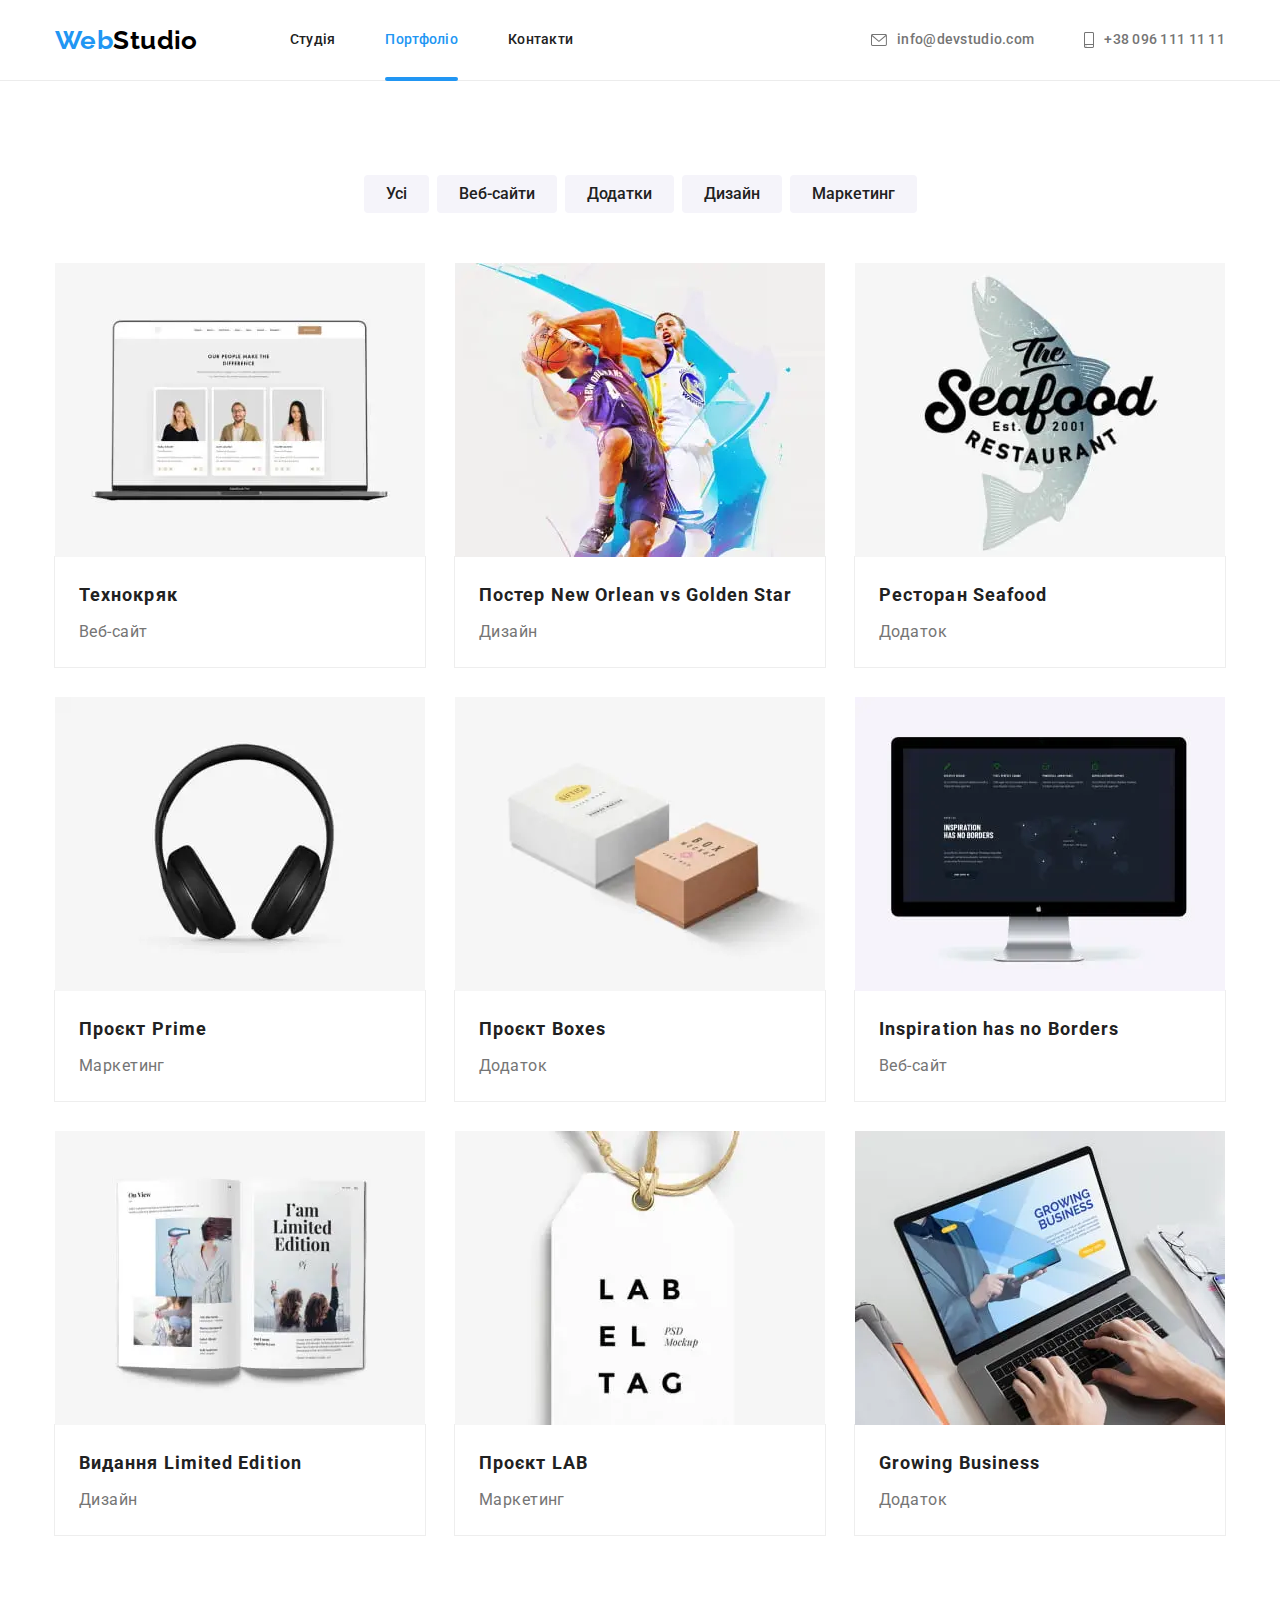
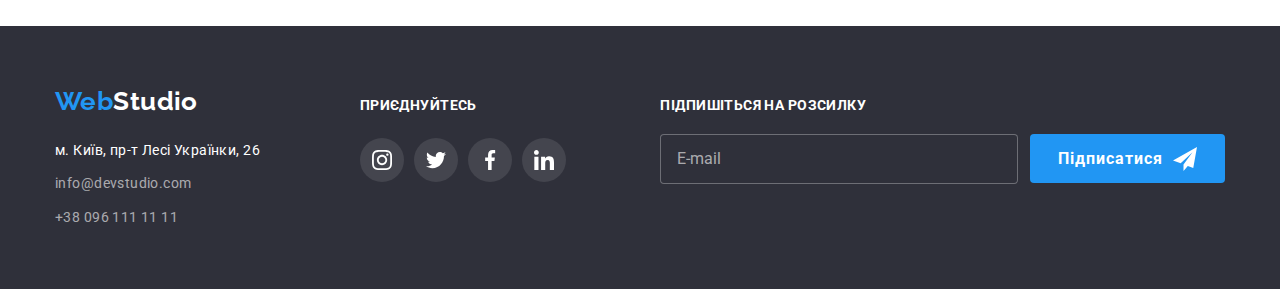
==== commit dc98f750: "fix bugs" ====
--- a/portfolio.html
+++ b/portfolio.html
@@ -185,7 +185,7 @@
                     <source
                       srcset="
                         ./images/technocrack354.jpg  1x,
-                        images/technocrack354@2x.jpg 2x
+                        images/technocrack354@2x.jpg 2x             
                       "
                       media="(min-width:768px)"
                     />
@@ -206,7 +206,7 @@
                       media="(max-width:767px)"
                     />
 
-                    <img src="./images/technocrack450.webp" alt="Технокряк" />
+                    <img src="./images/technocrack450.jpg" alt="Технокряк" height="" />
                   </picture>
                   <div class="block-info">
                     <p class="block-info__text">
@@ -276,7 +276,7 @@
                     />
 
                     <img
-                      src="./images/basketball450.webp"
+                      src="./images/basketball450.jpg"
                       alt="Постер баскетбол"
                     />
                   </picture>
--- a/css/main.min.css
+++ b/css/main.min.css
@@ -1 +1 @@
-:root{--primary-text-color: #757575;--accent-color: #2196f3;--white-color: #ffffff;--text-color-decoration: #212121;--background-second-color: #f5f4fa;--button-hover-color: #188ce8;--header-footer-color: #2f303a;--logo-black: #000000;--header-line: #ececec;--min-gap: 30px;--main-gap: 94px;--middle-gap: 50px}.visibility-hidden{position:absolute;width:1px;height:1px;margin:-1px;border:0;padding:0;white-space:nowrap;-webkit-clip-path:inset(100%);clip-path:inset(100%);clip:rect(0 0 0 0);overflow:hidden}html{-webkit-box-sizing:border-box;box-sizing:border-box}* *::before,*::after{-webkit-box-sizing:inherit;box-sizing:inherit}body{background-color:var(--background-color);color:var(--primary-text-color);font-family:Roboto,sans-serif;letter-spacing:.03em;font-size:14px;line-height:1.71}h1,h2,h3,h4,p{margin-top:0;margin-bottom:0}ul{margin-top:0;margin-bottom:0;padding-left:0;list-style:none}img{display:block;max-width:100%;height:auto}address{font-style:normal}.section--padding-removed{padding-top:var(--main-gap);padding-bottom:var(--main-gap)}@media screen and (max-width: 1199px){.section--padding-removed{padding-top:60px;padding-bottom:60px}}.section__tittle{color:var(--text-color-decoration);font-weight:700;font-size:36px;line-height:1.16;margin-bottom:var(--middle-gap);text-align:center}@media screen and (max-width: 1199px){.section__tittle{font-size:28px;line-height:1.17;margin-bottom:var(--min-gap)}}.text--padding-removed{margin-bottom:10px}.portfolio-section{padding-top:94px;padding-bottom:91px}@media screen and (max-width: 1199px){.portfolio-section{padding:60px 0}}@media screen and (max-width: 767px){.mobile-menu__container{position:relative;padding:48px 40px;display:-webkit-box;display:-ms-flexbox;display:flex;-webkit-box-orient:vertical;-webkit-box-direction:normal;-ms-flex-direction:column;flex-direction:column;height:100vh}}.container{width:100%;padding-left:15px;padding-right:15px}@media screen and (min-width: 480px){.container{width:480px;margin-left:auto;margin-right:auto}}@media screen and (min-width: 768px){.container{width:768px}}@media screen and (min-width: 1200px){.container{width:1200px}}.backdrop{position:fixed;top:0;left:0;width:100vw;height:100vh;background-color:rgba(47,48,58,.4);opacity:1;overflow-y:scroll;-webkit-transition:opacity 250ms cubic-bezier(0.4, 0, 0.2, 1);transition:opacity 250ms cubic-bezier(0.4, 0, 0.2, 1)}.backdrop--is-hidden{opacity:0;pointer-events:none}.backdrop--is-hidden .modal{-webkit-transform:translate(-50%, -50%) scale(0.5);transform:translate(-50%, -50%) scale(0.5)}body.modal--open{overflow:hidden}.modal{position:absolute;top:50%;left:50%;-webkit-transform:translate(-50%, -50%) scale(1);transform:translate(-50%, -50%) scale(1);max-width:450px;width:100%;background-color:var(--white-color);-webkit-transition:-webkit-transform 250ms cubic-bezier(0.4, 0, 0.2, 1);transition:-webkit-transform 250ms cubic-bezier(0.4, 0, 0.2, 1);transition:transform 250ms cubic-bezier(0.4, 0, 0.2, 1);transition:transform 250ms cubic-bezier(0.4, 0, 0.2, 1), -webkit-transform 250ms cubic-bezier(0.4, 0, 0.2, 1);padding:40px;border-radius:4px;-webkit-box-shadow:0px 1px 3px rgba(0,0,0,.12),0px 1px 1px rgba(0,0,0,.14),0px 2px 1px rgba(0,0,0,.2);box-shadow:0px 1px 3px rgba(0,0,0,.12),0px 1px 1px rgba(0,0,0,.14),0px 2px 1px rgba(0,0,0,.2)}@media screen and (max-height: 660px){.modal{top:15px;-webkit-transform:translate(-50%, 0);transform:translate(-50%, 0)}}@media screen and (min-width: 1200px){.modal{max-width:528px}}.modal__close-button{position:absolute;top:8px;right:8px;width:30px;height:30px;border-radius:50%;border:1px solid rgba(0,0,0,.1);background-color:rgba(0,0,0,0);padding:0;display:-webkit-box;display:-ms-flexbox;display:flex;-webkit-box-pack:center;-ms-flex-pack:center;justify-content:center;-webkit-box-align:center;-ms-flex-align:center;align-items:center;cursor:pointer;-webkit-transition:fill 250ms cubic-bezier(0.4, 0, 0.2, 1);transition:fill 250ms cubic-bezier(0.4, 0, 0.2, 1)}.modal__close-button:hover,.modal__close-button:focus{fill:var(--accent-color)}.logo{font-family:Raleway,sans-serif;font-weight:700;text-decoration:none;font-size:24px;line-height:1.16;color:var(--accent-color);cursor:pointer}.logo__header--text{color:var(--logo-black)}.logo__footer--text{color:var(--white-color)}@media screen and (min-width: 768px){.logo{margin-right:87px}.footer__logo{margin-right:0}}@media screen and (min-width: 1200px){.logo{font-size:26px;line-height:1.19;margin-right:92px}}.page-header{border-bottom:1px solid var(--header-line)}@media screen and (max-width: 1199px){.container--centered{-webkit-box-pack:justify;-ms-flex-pack:justify;justify-content:space-between}}@media screen and (max-width: 767px){.page-header{position:relative;padding:10px 0}}.container--centered{display:-webkit-box;display:-ms-flexbox;display:flex;-webkit-box-align:center;-ms-flex-align:center;align-items:center}@media screen and (max-width: 767px){.site-nav{display:none}}@media screen and (min-width: 768px){.site-nav{display:-webkit-box;display:-ms-flexbox;display:flex;-webkit-box-align:center;-ms-flex-align:center;align-items:center}.site-nav__link{display:-webkit-box;display:-ms-flexbox;display:flex;color:var(--text-color-decoration);font-weight:500;line-height:1.14;letter-spacing:.02em;text-decoration:none;-webkit-transition:color 250ms cubic-bezier(0.4, 0, 0.2, 1);transition:color 250ms cubic-bezier(0.4, 0, 0.2, 1);padding:32px 0}.site-nav__link:hover,.site-nav__link:focus{color:var(--accent-color)}.site-nav__item:not(:last-child){margin-right:var(--middle-gap)}.site-nav__link--current{color:var(--accent-color);position:relative}.site-nav__link--current::after{position:absolute;width:100%;height:4px;bottom:0;left:0;border-radius:2px;background-color:var(--accent-color);display:block;content:"";margin-bottom:-1px}.navigation{display:-webkit-box;display:-ms-flexbox;display:flex;-webkit-box-align:center;-ms-flex-align:center;align-items:center}}@media screen and (max-width: 767px){.auth-nav{display:none}}@media screen and (min-width: 768px){.auth-nav{display:block;-webkit-box-align:center;-ms-flex-align:center;align-items:center;margin-left:auto}.auth-nav__item:not(:last-child){margin-bottom:10px}.auth-nav__link{color:var(--primary-text-color);font-weight:500;font-size:12px;line-height:1.16;letter-spacing:.02em;text-decoration:none;-webkit-transition:color 250ms cubic-bezier(0.4, 0, 0.2, 1);transition:color 250ms cubic-bezier(0.4, 0, 0.2, 1);display:-webkit-box;display:-ms-flexbox;display:flex;-webkit-box-align:center;-ms-flex-align:center;align-items:center}.auth-nav__link:hover,.auth-nav__link:focus{color:var(--accent-color)}.auth-nav__img{margin-right:10px;fill:var(--primary-text-color)}.auth-nav__link:hover .auth-nav__img,.auth-nav__link:focus .auth-nav__img{fill:var(--accent-color)}}@media screen and (min-width: 1200px){.auth-nav{display:-webkit-box;display:-ms-flexbox;display:flex}.auth-nav__item:not(:last-child){margin-right:var(--middle-gap);margin-bottom:0}.auth-nav__link{color:var(--primary-text-color);font-size:14px;line-height:1.14;padding-top:32px;padding-bottom:32px}}.menu-btn{background-color:rgba(0,0,0,0);border:none;cursor:pointer;line-height:0;padding:0;-webkit-transition:fill 250ms cubic-bezier(0.4, 0, 0.2, 1);transition:fill 250ms cubic-bezier(0.4, 0, 0.2, 1)}.menu-btn:hover,.menu-btn:focus{fill:var(--accent-color)}.mobile-menu{position:fixed;width:100%;height:100vh;top:0;left:0;overflow:auto;background-color:var(--white-color);opacity:0;visibility:hidden;pointer-events:none}.mobile-menu.is-open{z-index:100;opacity:1;visibility:visible;pointer-events:auto}.mobile-menu__close-button{position:absolute;top:10px;right:15px;background-color:rgba(0,0,0,0);border:none;cursor:pointer;line-height:0;padding:0;-webkit-transition:fill 250ms cubic-bezier(0.4, 0, 0.2, 1);transition:fill 250ms cubic-bezier(0.4, 0, 0.2, 1)}.mobile-menu__close-button:hover,.mobile-menu__close-button:focus{fill:var(--accent-color)}@media screen and (min-width: 768px){.menu-btn{display:none}.mobile-menu{display:none}}.mobile-nav__item{margin-bottom:32px}.mobile-nav__link{text-decoration:none;font-style:normal;font-weight:500;font-size:40px;line-height:1.17;letter-spacing:.02em;color:var(--text-color-decoration)}.mobile-nav__link--current{color:var(--accent-color)}.mobile-contacts{display:block;margin-top:auto}.mobile-contacts__item:not(:last-child){margin-bottom:32px}.mobile-contacts__link{text-decoration:none;font-weight:500;font-size:24px;line-height:1.16;letter-spacing:.02em;color:var(--primary-text-color)}.mobile-contacts__link--current{font-weight:500;font-size:34px;line-height:1.17;letter-spacing:.02em;color:var(--accent-color)}.mobile-social{display:-webkit-box;display:-ms-flexbox;display:flex;-ms-flex-wrap:wrap;flex-wrap:wrap;margin-top:64px}.mobile-social__link{text-decoration:none;font-weight:500;font-size:18px;line-height:1.22;letter-spacing:.02em;color:var(--accent-color)}.mobile-social__item:not(:last-child){padding-right:10px;border-right:1px solid rgba(33,33,33,.2)}.mobile-social__item:not(:first-child){padding-left:10px}.hero-section__tittle{font-weight:900;font-size:26px;line-height:1.61;letter-spacing:.06em;text-transform:uppercase;color:var(--white-color);margin-bottom:var(--min-gap);margin-left:auto;margin-right:auto}.hero-section{background-color:var(--header-footer-color);text-align:center;padding-top:118px;padding-bottom:118px;background-image:-webkit-gradient(linear, left top, left bottom, from(rgba(47, 48, 58, 0.4)), to(rgba(47, 48, 58, 0.4))),url("../images/hero480.jpg");background-image:linear-gradient(rgba(47, 48, 58, 0.4), rgba(47, 48, 58, 0.4)),url("../images/hero480.jpg");background-size:cover;background-position:center;background-repeat:no-repeat;height:400px;max-width:480px;margin-left:auto;margin-right:auto}@media(min-device-pixel-ratio: 2),(-webkit-min-device-pixel-ratio: 2),(min-resolution: 192dpi),(min-resolution: 2dppx){.hero-section{background-image:-webkit-gradient(linear, left top, left bottom, from(rgba(47, 48, 58, 0.4)), to(rgba(47, 48, 58, 0.4))),url("../images/hero480@2x.jpg");background-image:linear-gradient(rgba(47, 48, 58, 0.4), rgba(47, 48, 58, 0.4)),url("../images/hero480@2x.jpg")}}@media screen and (min-width: 768px){.hero-section{max-width:768px;background-image:-webkit-gradient(linear, left top, left bottom, from(rgba(47, 48, 58, 0.4)), to(rgba(47, 48, 58, 0.4))),url("../images/hero768.jpg");background-image:linear-gradient(rgba(47, 48, 58, 0.4), rgba(47, 48, 58, 0.4)),url("../images/hero768.jpg")}}@media screen and (min-width: 768px)and (min-device-pixel-ratio: 2),screen and (min-width: 768px)and (-webkit-min-device-pixel-ratio: 2),screen and (min-width: 768px)and (min-resolution: 192dpi),screen and (min-width: 768px)and (min-resolution: 2dppx){.hero-section{background-image:-webkit-gradient(linear, left top, left bottom, from(rgba(47, 48, 58, 0.4)), to(rgba(47, 48, 58, 0.4))),url("../images/hero768@2x.jpg");background-image:linear-gradient(rgba(47, 48, 58, 0.4), rgba(47, 48, 58, 0.4)),url("../images/hero768@2x.jpg")}}@media screen and (min-width: 768px){.hero-section__tittle{width:360px}}@media screen and (min-width: 1200px){.hero-section{padding-top:200px;padding-bottom:200px;max-width:1600px;height:100%;background-image:-webkit-gradient(linear, left top, left bottom, from(rgba(47, 48, 58, 0.4)), to(rgba(47, 48, 58, 0.4))),url("../images/hero1200.jpg");background-image:linear-gradient(rgba(47, 48, 58, 0.4), rgba(47, 48, 58, 0.4)),url("../images/hero1200.jpg")}}@media screen and (min-width: 1200px)and (min-device-pixel-ratio: 2),screen and (min-width: 1200px)and (-webkit-min-device-pixel-ratio: 2),screen and (min-width: 1200px)and (min-resolution: 192dpi),screen and (min-width: 1200px)and (min-resolution: 2dppx){.hero-section{background-image:-webkit-gradient(linear, left top, left bottom, from(rgba(47, 48, 58, 0.4)), to(rgba(47, 48, 58, 0.4))),url("../images/hero1200@2x.jpg");background-image:linear-gradient(rgba(47, 48, 58, 0.4), rgba(47, 48, 58, 0.4)),url("../images/hero1200@2x.jpg")}}@media screen and (min-width: 1200px){.hero-section__tittle{width:696px;font-size:44px;line-height:1.36}}.hero-button__primary{padding:10px 24px;min-width:152px;background-color:var(--accent-color);color:var(--white-color);font-family:inherit;font-weight:700;font-size:16px;line-height:1.87;letter-spacing:.06em;cursor:pointer;border-radius:4px;border:none;-webkit-transition:background-color 250ms cubic-bezier(0.4, 0, 0.2, 1),-webkit-box-shadow 250ms cubic-bezier(0.4, 0, 0.2, 1);transition:background-color 250ms cubic-bezier(0.4, 0, 0.2, 1),-webkit-box-shadow 250ms cubic-bezier(0.4, 0, 0.2, 1);transition:background-color 250ms cubic-bezier(0.4, 0, 0.2, 1),box-shadow 250ms cubic-bezier(0.4, 0, 0.2, 1);transition:background-color 250ms cubic-bezier(0.4, 0, 0.2, 1),box-shadow 250ms cubic-bezier(0.4, 0, 0.2, 1),-webkit-box-shadow 250ms cubic-bezier(0.4, 0, 0.2, 1)}.hero-button__primary:hover,.hero-button__primary:focus{background-color:var(--button-hover-color);-webkit-box-shadow:0px 4px 4px rgba(0,0,0,.15);box-shadow:0px 4px 4px rgba(0,0,0,.15)}@media screen and (min-width: 1200px){.hero-button__primary{min-width:216px;padding:10px 32px}}.section-about{padding-bottom:0}.advantage__tittle{font-weight:700;font-size:14px;line-height:1.14;color:var(--text-color-decoration)}.advantage__icon{height:120px;background-color:var(--background-second-color);margin-bottom:30px;display:-webkit-box;display:-ms-flexbox;display:flex;-webkit-box-pack:center;-ms-flex-pack:center;justify-content:center;-webkit-box-align:center;-ms-flex-align:center;align-items:center;border-radius:4px}@media screen and (max-width: 767px){.advantage__tittle{text-align:center}.advantage__item:not(:first-child){margin-top:30px}}@media screen and (min-width: 480px){.advantage{-ms-flex-wrap:wrap;flex-wrap:wrap;display:-webkit-box;display:-ms-flexbox;display:flex}.advantage__item{margin-left:auto;margin-right:auto;width:100%}}@media screen and (min-width: 768px){.advantage{margin-top:calc(-1*var(--min-gap));margin-left:calc(-1*var(--min-gap))}.advantage__item{-ms-flex-preferred-size:calc((100% - 60px)/2);flex-basis:calc((100% - 60px)/2);margin-top:var(--min-gap);margin-left:var(--min-gap)}}@media screen and (min-width: 1200px){.advantage__item{-ms-flex-wrap:wrap;flex-wrap:wrap;-ms-flex-preferred-size:calc(25% - 30px);flex-basis:calc(25% - 30px)}}@media screen and (max-width: 1199px){.our-work{display:none}}.work-list{display:-webkit-box;display:-ms-flexbox;display:flex;-ms-flex-wrap:wrap;flex-wrap:wrap}.work-list__item{width:calc((100% - 2*var(--min-gap))/3);position:relative}.work-list__item:not(:nth-child(3n)){margin-right:var(--min-gap)}.work-list__item:not(:nth-last-child(-n+3)){margin-bottom:var(--min-gap)}.work-list__discription{width:100%;position:absolute;bottom:0;left:0;height:70px;display:-webkit-box;display:-ms-flexbox;display:flex;-webkit-box-align:center;-ms-flex-align:center;align-items:center;-webkit-box-pack:center;-ms-flex-pack:center;justify-content:center;font-weight:bold;font-size:14px;line-height:1.14;text-align:center;text-transform:uppercase;color:var(--white-color);background-color:rgba(47,48,58,.8)}.section-team{background-color:var(--background-second-color)}.team-cards{display:-webkit-box;display:-ms-flexbox;display:flex;-ms-flex-wrap:wrap;flex-wrap:wrap}.content-wrapper{padding:var(--min-gap) 32px}.content-wrapper__tittle{color:var(--text-color-decoration);font-weight:500;font-size:16px;line-height:1.18;text-align:center}.content-wrapper__text{font-size:16px;line-height:1.18;text-align:center;margin-bottom:16px}@media screen and (max-width: 767px){.team-cards__list:not(:last-child){margin-bottom:30px}}.team-cards__list{background-color:var(--white-color);-webkit-box-shadow:0px 1px 3px rgba(0,0,0,.12),0px 1px 1px rgba(0,0,0,.14),0px 2px 1px rgba(0,0,0,.2);box-shadow:0px 1px 3px rgba(0,0,0,.12),0px 1px 1px rgba(0,0,0,.14),0px 2px 1px rgba(0,0,0,.2);border-radius:0px 0px 4px 4px}@media screen and (min-width: 768px)and (max-width: 1199px){.team-cards{margin-top:calc(-1*var(--min-gap));margin-left:calc(-1*var(--min-gap))}.team-cards__list{-ms-flex-preferred-size:calc((100% - 60px)/2);flex-basis:calc((100% - 60px)/2);margin-top:var(--min-gap);margin-left:var(--min-gap)}}@media screen and (min-width: 1200px){.team-cards__list{-ms-flex-preferred-size:calc((100% - 90px)/4);flex-basis:calc((100% - 90px)/4)}.team-cards__list:not(:nth-child(4n)){margin-right:var(--min-gap)}.team-cards__list:not(:nth-last-child(-n+4)){margin-bottom:var(--min-gap)}}.content-wrapper{padding:var(--min-gap) 32px}.content-wrapper__tittle{color:var(--text-color-decoration);font-weight:500;font-size:16px;line-height:1.18;text-align:center}.content-wrapper__text{font-size:16px;line-height:1.18;text-align:center;margin-bottom:16px}.social{display:-webkit-box;display:-ms-flexbox;display:flex;-webkit-box-pack:justify;-ms-flex-pack:justify;justify-content:space-between}@media screen and (max-width: 1199px){.social{-webkit-box-pack:center;-ms-flex-pack:center;justify-content:center}.social__list:not(:last-child){margin-right:10px}}.social__link{width:44px;height:44px;background-color:var(--white-color);border-radius:50%;display:-webkit-box;display:-ms-flexbox;display:flex;-webkit-box-align:center;-ms-flex-align:center;align-items:center;-webkit-box-pack:center;-ms-flex-pack:center;justify-content:center;-webkit-transition:background-color 250ms cubic-bezier(0.4, 0, 0.2, 1);transition:background-color 250ms cubic-bezier(0.4, 0, 0.2, 1)}.social__link:hover,.social__link:focus{background-color:var(--accent-color)}.social__icon{fill:#afb1b8;-webkit-transition:fill 250ms cubic-bezier(0.4, 0, 0.2, 1);transition:fill 250ms cubic-bezier(0.4, 0, 0.2, 1)}.social__link:hover .social__icon,.social__link:focus .social__icon{fill:var(--white-color)}@media screen and (max-width: 1199px){.footer-social__text{display:block;text-align:center}.join-social{-webkit-box-pack:center;-ms-flex-pack:center;justify-content:center;margin-bottom:60px}}@media screen and (min-width: 1200px){.footer-social{margin-left:70px}}.footer-social__text{font-weight:700;line-height:1.14;text-transform:uppercase;color:var(--white-color);margin-bottom:20px}.join-social{display:-webkit-box;display:-ms-flexbox;display:flex;margin-top:20px}.join-social__list:not(:last-child){margin-right:10px}.join-social__link{width:44px;height:44px;background-color:rgba(255,255,255,.1);border-radius:50%;display:-webkit-box;display:-ms-flexbox;display:flex;-webkit-box-align:center;-ms-flex-align:center;align-items:center;-webkit-box-pack:center;-ms-flex-pack:center;justify-content:center;-webkit-transition:background-color 250ms cubic-bezier(0.4, 0, 0.2, 1);transition:background-color 250ms cubic-bezier(0.4, 0, 0.2, 1)}.join-social__link:hover,.join-social__link:focus{background-color:#2196f3}.join-social__icon{fill:var(--white-color)}.section-client{padding-top:94px;padding-bottom:88px}.client-list{display:-webkit-box;display:-ms-flexbox;display:flex;-webkit-box-pack:center;-ms-flex-pack:center;justify-content:center}.client-list__link{width:210px;height:92px;display:-webkit-box;display:-ms-flexbox;display:flex;-webkit-box-pack:center;-ms-flex-pack:center;justify-content:center;-webkit-box-align:center;-ms-flex-align:center;align-items:center;border:1px solid #afb1b8;border-radius:4px;-webkit-transition:border 250ms cubic-bezier(0.4, 0, 0.2, 1);transition:border 250ms cubic-bezier(0.4, 0, 0.2, 1)}.client-list__link:hover,.client-list__link:focus{border:1px solid var(--accent-color)}@media screen and (max-width: 1199px){.client-list{-ms-flex-wrap:wrap;flex-wrap:wrap;margin-top:-30px;margin-left:-30px}.client-list__item{margin-top:30px;margin-left:30px}.section-client{padding:60px 0}}@media screen and (min-width: 768px){.client-list__link{width:226px}}@media screen and (min-width: 1200px){.client-list{-webkit-box-pack:justify;-ms-flex-pack:justify;justify-content:space-between}.client-list__link{width:170px}}.client-list__icon{fill:#afb1b8;-webkit-transition:fill 250ms cubic-bezier(0.4, 0, 0.2, 1);transition:fill 250ms cubic-bezier(0.4, 0, 0.2, 1)}.client-list__link:hover .client-list__icon,.client-list__link:focus .client-list__icon{fill:var(--accent-color)}.footer{background-color:var(--header-footer-color);padding-top:60px;padding-bottom:60px}@media screen and (max-width: 1199px){.footer__contacts-wrapper{text-align:center}}@media screen and (min-width: 768px){.footer__container{display:-webkit-box;display:-ms-flexbox;display:flex;-webkit-box-align:baseline;-ms-flex-align:baseline;align-items:baseline;-ms-flex-wrap:wrap;flex-wrap:wrap;-ms-flex-pack:distribute;justify-content:space-around}}.footer-address{margin-top:20px;margin-bottom:60px}.footer-address__text{color:var(--white-color);line-height:24px;color:var(--white-color);margin-bottom:8px}.contacts-list__link{line-height:24px;color:rgba(255,255,255,.6);text-decoration:none}.contacts-list__item:not(:last-child){margin-bottom:8px}@media screen and (min-width: 1200px){.contacts-list__item:not(:last-child){margin-bottom:9px}.contacts-list__item:not(:last-child) .footer-address__text{margin-bottom:9px}.contacts-list__item:not(:last-child) .footer-address{margin-bottom:0}}.footer-submit__text{display:block;font-weight:700;line-height:1.14;text-transform:uppercase;color:var(--white-color);margin-bottom:20px}@media screen and (max-width: 1199px){.footer-submit__text{text-align:center}.footer-submit__list{display:block}.footer-submit__item{-webkit-box-pack:center;-ms-flex-pack:center;justify-content:center;display:-webkit-box;display:-ms-flexbox;display:flex}.footer-submit__item:not(:last-child){margin-bottom:20px}}.footer-submit__mailing{height:50px;padding:15px 16px;border:1px solid rgba(255,255,255,.3);border-radius:4px;background-color:var(--header-footer-color);color:var(--white-color)}.footer-submit__mailing::-webkit-input-placeholder{font-size:16px;line-height:1.25;color:rgba(255,255,255,.6)}.footer-submit__mailing::-moz-placeholder{font-size:16px;line-height:1.25;color:rgba(255,255,255,.6)}.footer-submit__mailing:-ms-input-placeholder{font-size:16px;line-height:1.25;color:rgba(255,255,255,.6)}.footer-submit__mailing::-ms-input-placeholder{font-size:16px;line-height:1.25;color:rgba(255,255,255,.6)}.footer-submit__mailing::placeholder{font-size:16px;line-height:1.25;color:rgba(255,255,255,.6)}@media screen and (max-width: 767px){.footer-submit__mailing{width:100%}}@media screen and (min-width: 768px){.footer-submit__mailing{width:450px}}@media screen and (min-width: 1200px){.footer-submit__mailing{width:358px;margin-right:12px}.footer-submit__list{display:-webkit-box;display:-ms-flexbox;display:flex}.footer-submit{margin-left:auto}}.footer-submit__button{display:-webkit-box;display:-ms-flexbox;display:flex;-webkit-box-align:center;-ms-flex-align:center;align-items:center;padding:10px 28px;border-radius:4px;font-weight:700;font-size:16px;line-height:1.87;letter-spacing:.06em;background-color:var(--accent-color);color:var(--white-color);cursor:pointer;border:none}.footer-submit__icon{margin-left:10px}.contact-form__text{font-weight:700;font-size:20px;line-height:1.15;color:#212121;margin-bottom:12px;text-align:center}.contact-form__wrapper{margin-bottom:10px;position:relative;display:block}.contact-form__input{width:100%;height:40px;border:1px solid rgba(33,33,33,.2);border-radius:4px;padding-left:42px;-webkit-transition:border-color 250ms cubic-bezier(0.4, 0, 0.2, 1);transition:border-color 250ms cubic-bezier(0.4, 0, 0.2, 1)}.contact-form__input:hover,.contact-form__input:focus{outline:none;border-color:var(--accent-color)}.contact-form__icon{position:absolute;top:50%;left:12px;-webkit-transform:translateY(-50%);transform:translateY(-50%);display:block;-webkit-transition:fill 250ms cubic-bezier(0.4, 0, 0.2, 1);transition:fill 250ms cubic-bezier(0.4, 0, 0.2, 1)}.contact-form__input:hover+.contact-form__icon,.contact-form__input:focus+.contact-form__icon{fill:var(--accent-color)}.contact-form__tittle{display:block;font-size:12px;line-height:1.16;letter-spacing:.01em;color:#757575;margin-bottom:4px}@media screen and (max-width: 1199px){.contact-form__text{line-height:1.5}}.contact-form__message{width:100%;height:120px;border:1px solid rgba(33,33,33,.2);border-radius:4px;padding:12px 16px;display:block;margin-bottom:20px;-webkit-transition:border-color 250ms cubic-bezier(0.4, 0, 0.2, 1);transition:border-color 250ms cubic-bezier(0.4, 0, 0.2, 1)}.contact-form__message:hover,.contact-form__message:focus{outline:none;border-color:var(--accent-color)}.contact-form__message::-webkit-input-placeholder{font-size:12px;line-height:1.16;letter-spacing:.01em;color:rgba(117,117,117,.5)}.contact-form__message::-moz-placeholder{font-size:12px;line-height:1.16;letter-spacing:.01em;color:rgba(117,117,117,.5)}.contact-form__message:-ms-input-placeholder{font-size:12px;line-height:1.16;letter-spacing:.01em;color:rgba(117,117,117,.5)}.contact-form__message::-ms-input-placeholder{font-size:12px;line-height:1.16;letter-spacing:.01em;color:rgba(117,117,117,.5)}.contact-form__message::placeholder{font-size:12px;line-height:1.16;letter-spacing:.01em;color:rgba(117,117,117,.5)}textarea{resize:none}.checkbox-wrapper{margin-bottom:30px;display:block}.checkbox-wrapper__description{display:-webkit-box;display:-ms-flexbox;display:flex;-webkit-box-align:center;-ms-flex-align:center;align-items:center;-webkit-box-pack:center;-ms-flex-pack:center;justify-content:center;line-height:1.71;color:var(--primary-text-color);-webkit-transition:background-color 250ms cubic-bezier(0.4, 0, 0.2, 1),border 1150ms cubic-bezier(0.4, 0, 0.2, 1);transition:background-color 250ms cubic-bezier(0.4, 0, 0.2, 1),border 1150ms cubic-bezier(0.4, 0, 0.2, 1)}.checkbox-wrapper__description::before{content:"";display:inline-block;width:16px;height:15px;border:2px solid var(--text-color-decoration);border-radius:3px;cursor:pointer;margin-right:7px;-webkit-transition:250ms cubic-bezier(0.4, 0, 0.2, 1),border 250ms cubic-bezier(0.4, 0, 0.2, 1);transition:250ms cubic-bezier(0.4, 0, 0.2, 1),border 250ms cubic-bezier(0.4, 0, 0.2, 1)}.checkbox-wrapper__form:checked+.checkbox-wrapper__description::before{background-image:url("../images/check.svg");background-size:contain;border:2px solid var(--accent-color);background-color:var(--accent-color)}.checkbox-wrapper__policy-link{line-height:1.71;color:var(--accent-color)}@media screen and (max-width: 1200px){.checkbox-wrapper__description{font-size:12px;line-height:1.16}.checkbox-wrapper__policy-link{font-size:12px;line-height:1.16}}.checkbox-wrapper__button-form{display:block;margin:0 auto;background-color:var(--accent-color);color:var(--white-color);cursor:pointer;padding:10px 52px;font-weight:700;font-size:16px;line-height:1.87;letter-spacing:.06em;border-radius:4px;border:none;-webkit-transition:background-color 250ms cubic-bezier(0.4, 0, 0.2, 1),-webkit-box-shadow 250ms cubic-bezier(0.4, 0, 0.2, 1);transition:background-color 250ms cubic-bezier(0.4, 0, 0.2, 1),-webkit-box-shadow 250ms cubic-bezier(0.4, 0, 0.2, 1);transition:box-shadow 250ms cubic-bezier(0.4, 0, 0.2, 1),background-color 250ms cubic-bezier(0.4, 0, 0.2, 1);transition:box-shadow 250ms cubic-bezier(0.4, 0, 0.2, 1),background-color 250ms cubic-bezier(0.4, 0, 0.2, 1),-webkit-box-shadow 250ms cubic-bezier(0.4, 0, 0.2, 1)}.checkbox-wrapper__button-form:hover,.checkbox-wrapper__button-form:focus{background-color:var(--button-hover-color);-webkit-box-shadow:0px 4px 4px rgba(0,0,0,.15);box-shadow:0px 4px 4px rgba(0,0,0,.15)}.buttons-list{display:-webkit-box;display:-ms-flexbox;display:flex;margin-bottom:40px;-webkit-box-pack:center;-ms-flex-pack:center;justify-content:center;-ms-flex-wrap:wrap;flex-wrap:wrap}@media screen and (min-width: 768px){.buttons-list{margin-bottom:30px}}@media screen and (min-width: 1200px){.buttons-list{margin-bottom:var(--middle-gap)}}@media screen and (max-width: 767px){.buttons-list{-webkit-box-pack:start;-ms-flex-pack:start;justify-content:flex-start;max-width:320px;gap:15px 0}}.buttons-list__item:not(:last-child){margin-right:8px}.buttons-list__button{font-family:inherit;font-weight:500;font-size:16px;line-height:1.62;cursor:pointer;border:none;border-radius:4px;background-color:var(--background-second-color);color:var(--text-color-decoration);padding:6px 22px;-webkit-transition:color 250ms cubic-bezier(0.4, 0, 0.2, 1),background-color 250ms cubic-bezier(0.4, 0, 0.2, 1),-webkit-box-shadow 250ms cubic-bezier(0.4, 0, 0.2, 1);transition:color 250ms cubic-bezier(0.4, 0, 0.2, 1),background-color 250ms cubic-bezier(0.4, 0, 0.2, 1),-webkit-box-shadow 250ms cubic-bezier(0.4, 0, 0.2, 1);transition:color 250ms cubic-bezier(0.4, 0, 0.2, 1),background-color 250ms cubic-bezier(0.4, 0, 0.2, 1),box-shadow 250ms cubic-bezier(0.4, 0, 0.2, 1);transition:color 250ms cubic-bezier(0.4, 0, 0.2, 1),background-color 250ms cubic-bezier(0.4, 0, 0.2, 1),box-shadow 250ms cubic-bezier(0.4, 0, 0.2, 1),-webkit-box-shadow 250ms cubic-bezier(0.4, 0, 0.2, 1)}.buttons-list__button:hover,.buttons-list__button:focus{border:none;color:var(--white-color);background-color:var(--accent-color);-webkit-box-shadow:0px 3px 1px rgba(0,0,0,.1),0px 1px 2px rgba(0,0,0,.08),0px 2px 2px rgba(0,0,0,.12);box-shadow:0px 3px 1px rgba(0,0,0,.1),0px 1px 2px rgba(0,0,0,.08),0px 2px 2px rgba(0,0,0,.12)}@media screen and (max-width: 767px){.portfolio{-webkit-box-pack:center;-ms-flex-pack:center;justify-content:center}}.portfolio{display:-webkit-box;display:-ms-flexbox;display:flex;-ms-flex-wrap:wrap;flex-wrap:wrap;margin-left:calc(-1*var(--min-gap));margin-top:calc(-1*var(--min-gap));background-color:var(--white-color)}.portfolio__cards-list{margin-left:var(--min-gap);margin-top:var(--min-gap)}.portfolio__link{text-decoration:none;color:var(--primary-text-color);display:block;-webkit-transition:-webkit-box-shadow 250ms cubic-bezier(0.4, 0, 0.2, 1);transition:-webkit-box-shadow 250ms cubic-bezier(0.4, 0, 0.2, 1);transition:box-shadow 250ms cubic-bezier(0.4, 0, 0.2, 1);transition:box-shadow 250ms cubic-bezier(0.4, 0, 0.2, 1), -webkit-box-shadow 250ms cubic-bezier(0.4, 0, 0.2, 1)}.portfolio__link:hover,.portfolio__link:focus{-webkit-box-shadow:0px 1px 1px rgba(0,0,0,.12),0px 4px 4px rgba(0,0,0,.06),1px 4px 6px rgba(0,0,0,.16);box-shadow:0px 1px 1px rgba(0,0,0,.12),0px 4px 4px rgba(0,0,0,.06),1px 4px 6px rgba(0,0,0,.16)}.portfolio-wrapper{padding:20px 24px;outline:1px solid #eee}.portfolio-wrapper__tittle{color:var(--text-color-decoration);font-weight:700;font-size:18px;line-height:2;text-decoration:none;margin-bottom:4px}.portfolio-wrapper__text{font-size:16px;line-height:1.87}.card-overlay{position:relative;overflow:hidden}.block-info{position:absolute;width:100%;height:100%;top:0;left:0;background-color:rgba(33,150,243,.9);-webkit-transform:translateY(100%);transform:translateY(100%);-webkit-transition:-webkit-transform 250ms cubic-bezier(0.4, 0, 0.2, 1);transition:-webkit-transform 250ms cubic-bezier(0.4, 0, 0.2, 1);transition:transform 250ms cubic-bezier(0.4, 0, 0.2, 1);transition:transform 250ms cubic-bezier(0.4, 0, 0.2, 1), -webkit-transform 250ms cubic-bezier(0.4, 0, 0.2, 1)}.portfolio__cards-list:hover .block-info{-webkit-transform:translateY(0);transform:translateY(0)}.block-info__text{position:absolute;padding:63px 24px;font-size:18px;line-height:1.55;color:var(--white-color)}/*# sourceMappingURL=main.min.css.map */+:root{--primary-text-color: #757575;--accent-color: #2196f3;--white-color: #ffffff;--text-color-decoration: #212121;--background-second-color: #f5f4fa;--button-hover-color: #188ce8;--header-footer-color: #2f303a;--logo-black: #000000;--header-line: #ececec;--min-gap: 30px;--main-gap: 94px;--middle-gap: 50px}.visibility-hidden{position:absolute;width:1px;height:1px;margin:-1px;border:0;padding:0;white-space:nowrap;-webkit-clip-path:inset(100%);clip-path:inset(100%);clip:rect(0 0 0 0);overflow:hidden}html{-webkit-box-sizing:border-box;box-sizing:border-box}* *::before,*::after{-webkit-box-sizing:inherit;box-sizing:inherit}body{background-color:var(--background-color);color:var(--primary-text-color);font-family:Roboto,sans-serif;letter-spacing:.03em;font-size:14px;line-height:1.71}h1,h2,h3,h4,p{margin-top:0;margin-bottom:0}ul{margin-top:0;margin-bottom:0;padding-left:0;list-style:none}img{display:block;max-width:100%;height:auto}address{font-style:normal}.section--padding-removed{padding-top:var(--main-gap);padding-bottom:var(--main-gap)}@media screen and (max-width: 1199px){.section--padding-removed{padding-top:60px;padding-bottom:60px}}.section__tittle{color:var(--text-color-decoration);font-weight:700;font-size:36px;line-height:1.16;margin-bottom:var(--middle-gap);text-align:center}@media screen and (max-width: 1199px){.section__tittle{font-size:28px;line-height:1.17;margin-bottom:var(--min-gap)}}.text--padding-removed{margin-bottom:10px}.portfolio-section{padding-top:94px;padding-bottom:91px}@media screen and (max-width: 1199px){.portfolio-section{padding:60px 0}}@media screen and (max-width: 767px){.mobile-menu__container{position:relative;padding:48px 40px;display:-webkit-box;display:-ms-flexbox;display:flex;-webkit-box-orient:vertical;-webkit-box-direction:normal;-ms-flex-direction:column;flex-direction:column;height:100vh}}.container{width:100%;padding-left:15px;padding-right:15px}@media screen and (min-width: 480px){.container{width:480px;margin-left:auto;margin-right:auto}}@media screen and (min-width: 768px){.container{width:768px}}@media screen and (min-width: 1200px){.container{width:1200px}}.backdrop{position:fixed;top:0;left:0;width:100vw;height:100vh;background-color:rgba(47,48,58,.4);opacity:1;overflow-y:scroll;-webkit-transition:opacity 250ms cubic-bezier(0.4, 0, 0.2, 1);transition:opacity 250ms cubic-bezier(0.4, 0, 0.2, 1)}.backdrop--is-hidden{opacity:0;pointer-events:none}.backdrop--is-hidden .modal{-webkit-transform:translate(-50%, -50%) scale(0.5);transform:translate(-50%, -50%) scale(0.5)}body.modal--open{overflow:hidden}.modal{position:absolute;top:50%;left:50%;-webkit-transform:translate(-50%, -50%) scale(1);transform:translate(-50%, -50%) scale(1);max-width:450px;width:100%;background-color:var(--white-color);-webkit-transition:-webkit-transform 250ms cubic-bezier(0.4, 0, 0.2, 1);transition:-webkit-transform 250ms cubic-bezier(0.4, 0, 0.2, 1);transition:transform 250ms cubic-bezier(0.4, 0, 0.2, 1);transition:transform 250ms cubic-bezier(0.4, 0, 0.2, 1), -webkit-transform 250ms cubic-bezier(0.4, 0, 0.2, 1);padding:40px;border-radius:4px;-webkit-box-shadow:0px 1px 3px rgba(0,0,0,.12),0px 1px 1px rgba(0,0,0,.14),0px 2px 1px rgba(0,0,0,.2);box-shadow:0px 1px 3px rgba(0,0,0,.12),0px 1px 1px rgba(0,0,0,.14),0px 2px 1px rgba(0,0,0,.2)}@media screen and (max-height: 660px){.modal{top:15px;-webkit-transform:translate(-50%, 0);transform:translate(-50%, 0)}}@media screen and (min-width: 1200px){.modal{max-width:528px}}.modal__close-button{position:absolute;top:8px;right:8px;width:30px;height:30px;border-radius:50%;border:1px solid rgba(0,0,0,.1);background-color:rgba(0,0,0,0);padding:0;display:-webkit-box;display:-ms-flexbox;display:flex;-webkit-box-pack:center;-ms-flex-pack:center;justify-content:center;-webkit-box-align:center;-ms-flex-align:center;align-items:center;cursor:pointer;-webkit-transition:fill 250ms cubic-bezier(0.4, 0, 0.2, 1);transition:fill 250ms cubic-bezier(0.4, 0, 0.2, 1)}.modal__close-button:hover,.modal__close-button:focus{fill:var(--accent-color)}.logo{font-family:Raleway,sans-serif;font-weight:700;text-decoration:none;font-size:24px;line-height:1.16;color:var(--accent-color);cursor:pointer}.logo__header--text{color:var(--logo-black)}.logo__footer--text{color:var(--white-color)}@media screen and (min-width: 768px){.logo{margin-right:87px}.footer__logo{margin-right:0}}@media screen and (min-width: 1200px){.logo{font-size:26px;line-height:1.19;margin-right:92px}}.page-header{border-bottom:1px solid var(--header-line)}@media screen and (max-width: 1199px){.container--centered{-webkit-box-pack:justify;-ms-flex-pack:justify;justify-content:space-between}}@media screen and (max-width: 767px){.page-header{position:relative;padding:10px 0}}.container--centered{display:-webkit-box;display:-ms-flexbox;display:flex;-webkit-box-align:center;-ms-flex-align:center;align-items:center}@media screen and (max-width: 767px){.site-nav{display:none}}@media screen and (min-width: 768px){.site-nav{display:-webkit-box;display:-ms-flexbox;display:flex;-webkit-box-align:center;-ms-flex-align:center;align-items:center}.site-nav__link{display:-webkit-box;display:-ms-flexbox;display:flex;color:var(--text-color-decoration);font-weight:500;line-height:1.14;letter-spacing:.02em;text-decoration:none;-webkit-transition:color 250ms cubic-bezier(0.4, 0, 0.2, 1);transition:color 250ms cubic-bezier(0.4, 0, 0.2, 1);padding:32px 0}.site-nav__link:hover,.site-nav__link:focus{color:var(--accent-color)}.site-nav__item:not(:last-child){margin-right:var(--middle-gap)}.site-nav__link--current{color:var(--accent-color);position:relative}.site-nav__link--current::after{position:absolute;width:100%;height:4px;bottom:0;left:0;border-radius:2px;background-color:var(--accent-color);display:block;content:"";margin-bottom:-1px}.navigation{display:-webkit-box;display:-ms-flexbox;display:flex;-webkit-box-align:center;-ms-flex-align:center;align-items:center}}@media screen and (max-width: 767px){.auth-nav{display:none}}@media screen and (min-width: 768px){.auth-nav{display:block;-webkit-box-align:center;-ms-flex-align:center;align-items:center;margin-left:auto}.auth-nav__item:not(:last-child){margin-bottom:10px}.auth-nav__link{color:var(--primary-text-color);font-weight:500;font-size:12px;line-height:1.16;letter-spacing:.02em;text-decoration:none;-webkit-transition:color 250ms cubic-bezier(0.4, 0, 0.2, 1);transition:color 250ms cubic-bezier(0.4, 0, 0.2, 1);display:-webkit-box;display:-ms-flexbox;display:flex;-webkit-box-align:center;-ms-flex-align:center;align-items:center}.auth-nav__link:hover,.auth-nav__link:focus{color:var(--accent-color)}.auth-nav__img{margin-right:10px;fill:var(--primary-text-color)}.auth-nav__link:hover .auth-nav__img,.auth-nav__link:focus .auth-nav__img{fill:var(--accent-color)}}@media screen and (min-width: 1200px){.auth-nav{display:-webkit-box;display:-ms-flexbox;display:flex}.auth-nav__item:not(:last-child){margin-right:var(--middle-gap);margin-bottom:0}.auth-nav__link{color:var(--primary-text-color);font-size:14px;line-height:1.14;padding-top:32px;padding-bottom:32px}}.menu-btn{background-color:rgba(0,0,0,0);border:none;cursor:pointer;line-height:0;padding:0;-webkit-transition:fill 250ms cubic-bezier(0.4, 0, 0.2, 1);transition:fill 250ms cubic-bezier(0.4, 0, 0.2, 1)}.menu-btn:hover,.menu-btn:focus{fill:var(--accent-color)}.mobile-menu{position:fixed;width:100%;height:100vh;top:0;left:0;overflow:auto;background-color:var(--white-color);opacity:0;visibility:hidden;pointer-events:none}.mobile-menu.is-open{z-index:100;opacity:1;visibility:visible;pointer-events:auto}.mobile-menu__close-button{position:absolute;top:10px;right:15px;background-color:rgba(0,0,0,0);border:none;cursor:pointer;line-height:0;padding:0;-webkit-transition:fill 250ms cubic-bezier(0.4, 0, 0.2, 1);transition:fill 250ms cubic-bezier(0.4, 0, 0.2, 1)}.mobile-menu__close-button:hover,.mobile-menu__close-button:focus{fill:var(--accent-color)}@media screen and (min-width: 768px){.menu-btn{display:none}.mobile-menu{display:none}}.mobile-nav__item{margin-bottom:32px}.mobile-nav__link{text-decoration:none;font-style:normal;font-weight:500;font-size:40px;line-height:1.17;letter-spacing:.02em;color:var(--text-color-decoration)}.mobile-nav__link--current{color:var(--accent-color)}.mobile-contacts{display:block;margin-top:auto}.mobile-contacts__item:not(:last-child){margin-bottom:32px}.mobile-contacts__link{text-decoration:none;font-weight:500;font-size:24px;line-height:1.16;letter-spacing:.02em;color:var(--primary-text-color)}.mobile-contacts__link--current{font-weight:500;font-size:34px;line-height:1.17;letter-spacing:.02em;color:var(--accent-color)}.mobile-social{display:-webkit-box;display:-ms-flexbox;display:flex;-ms-flex-wrap:wrap;flex-wrap:wrap;margin-top:64px}.mobile-social__link{text-decoration:none;font-weight:500;font-size:18px;line-height:1.22;letter-spacing:.02em;color:var(--accent-color)}.mobile-social__item:not(:last-child){padding-right:10px;border-right:1px solid rgba(33,33,33,.2)}.mobile-social__item:not(:first-child){padding-left:10px}.hero-section__tittle{font-weight:900;font-size:26px;line-height:1.61;letter-spacing:.06em;text-transform:uppercase;color:var(--white-color);margin-bottom:var(--min-gap);margin-left:auto;margin-right:auto}.hero-section{background-color:var(--header-footer-color);text-align:center;padding-top:118px;padding-bottom:118px;background-image:-webkit-gradient(linear, left top, left bottom, from(rgba(47, 48, 58, 0.4)), to(rgba(47, 48, 58, 0.4))),url("../images/hero480.jpg");background-image:linear-gradient(rgba(47, 48, 58, 0.4), rgba(47, 48, 58, 0.4)),url("../images/hero480.jpg");background-size:cover;background-position:center;background-repeat:no-repeat;height:400px;max-width:480px;margin-left:auto;margin-right:auto}@media(min-device-pixel-ratio: 2),(-webkit-min-device-pixel-ratio: 2),(min-resolution: 192dpi),(min-resolution: 2dppx){.hero-section{background-image:-webkit-gradient(linear, left top, left bottom, from(rgba(47, 48, 58, 0.4)), to(rgba(47, 48, 58, 0.4))),url("../images/hero480@2x.jpg");background-image:linear-gradient(rgba(47, 48, 58, 0.4), rgba(47, 48, 58, 0.4)),url("../images/hero480@2x.jpg")}}@media screen and (min-width: 768px){.hero-section{max-width:768px;background-image:-webkit-gradient(linear, left top, left bottom, from(rgba(47, 48, 58, 0.4)), to(rgba(47, 48, 58, 0.4))),url("../images/hero768.jpg");background-image:linear-gradient(rgba(47, 48, 58, 0.4), rgba(47, 48, 58, 0.4)),url("../images/hero768.jpg")}}@media screen and (min-width: 768px)and (min-device-pixel-ratio: 2),screen and (min-width: 768px)and (-webkit-min-device-pixel-ratio: 2),screen and (min-width: 768px)and (min-resolution: 192dpi),screen and (min-width: 768px)and (min-resolution: 2dppx){.hero-section{background-image:-webkit-gradient(linear, left top, left bottom, from(rgba(47, 48, 58, 0.4)), to(rgba(47, 48, 58, 0.4))),url("../images/hero768@2x.jpg");background-image:linear-gradient(rgba(47, 48, 58, 0.4), rgba(47, 48, 58, 0.4)),url("../images/hero768@2x.jpg")}}@media screen and (min-width: 768px){.hero-section__tittle{width:360px}}@media screen and (min-width: 1200px){.hero-section{padding-top:200px;padding-bottom:200px;max-width:1600px;height:100%;background-image:-webkit-gradient(linear, left top, left bottom, from(rgba(47, 48, 58, 0.4)), to(rgba(47, 48, 58, 0.4))),url("../images/hero1200.jpg");background-image:linear-gradient(rgba(47, 48, 58, 0.4), rgba(47, 48, 58, 0.4)),url("../images/hero1200.jpg")}}@media screen and (min-width: 1200px)and (min-device-pixel-ratio: 2),screen and (min-width: 1200px)and (-webkit-min-device-pixel-ratio: 2),screen and (min-width: 1200px)and (min-resolution: 192dpi),screen and (min-width: 1200px)and (min-resolution: 2dppx){.hero-section{background-image:-webkit-gradient(linear, left top, left bottom, from(rgba(47, 48, 58, 0.4)), to(rgba(47, 48, 58, 0.4))),url("../images/hero1200@2x.jpg");background-image:linear-gradient(rgba(47, 48, 58, 0.4), rgba(47, 48, 58, 0.4)),url("../images/hero1200@2x.jpg")}}@media screen and (min-width: 1200px){.hero-section__tittle{width:696px;font-size:44px;line-height:1.36}}.hero-button__primary{padding:10px 24px;min-width:152px;background-color:var(--accent-color);color:var(--white-color);font-family:inherit;font-weight:700;font-size:16px;line-height:1.87;letter-spacing:.06em;cursor:pointer;border-radius:4px;border:none;-webkit-transition:background-color 250ms cubic-bezier(0.4, 0, 0.2, 1),-webkit-box-shadow 250ms cubic-bezier(0.4, 0, 0.2, 1);transition:background-color 250ms cubic-bezier(0.4, 0, 0.2, 1),-webkit-box-shadow 250ms cubic-bezier(0.4, 0, 0.2, 1);transition:background-color 250ms cubic-bezier(0.4, 0, 0.2, 1),box-shadow 250ms cubic-bezier(0.4, 0, 0.2, 1);transition:background-color 250ms cubic-bezier(0.4, 0, 0.2, 1),box-shadow 250ms cubic-bezier(0.4, 0, 0.2, 1),-webkit-box-shadow 250ms cubic-bezier(0.4, 0, 0.2, 1)}.hero-button__primary:hover,.hero-button__primary:focus{background-color:var(--button-hover-color);-webkit-box-shadow:0px 4px 4px rgba(0,0,0,.15);box-shadow:0px 4px 4px rgba(0,0,0,.15)}@media screen and (min-width: 1200px){.hero-button__primary{min-width:216px;padding:10px 32px}}.advantage__tittle{font-weight:700;font-size:14px;line-height:1.14;color:var(--text-color-decoration)}.advantage__icon{height:120px;background-color:var(--background-second-color);margin-bottom:30px;display:-webkit-box;display:-ms-flexbox;display:flex;-webkit-box-pack:center;-ms-flex-pack:center;justify-content:center;-webkit-box-align:center;-ms-flex-align:center;align-items:center;border-radius:4px}@media screen and (max-width: 767px){.advantage__tittle{text-align:center}.advantage__item:not(:first-child){margin-top:30px}}@media screen and (min-width: 480px){.advantage{-ms-flex-wrap:wrap;flex-wrap:wrap;display:-webkit-box;display:-ms-flexbox;display:flex}.advantage__item{margin-left:auto;margin-right:auto;width:100%}}@media screen and (min-width: 768px){.advantage{margin-top:calc(-1*var(--min-gap));margin-left:calc(-1*var(--min-gap))}.advantage__item{-ms-flex-preferred-size:calc((100% - 60px)/2);flex-basis:calc((100% - 60px)/2);margin-top:var(--min-gap);margin-left:var(--min-gap)}}@media screen and (min-width: 1200px){.section-about{padding-bottom:0}.advantage__item{-ms-flex-wrap:wrap;flex-wrap:wrap;-ms-flex-preferred-size:calc(25% - 30px);flex-basis:calc(25% - 30px)}}@media screen and (max-width: 1199px){.our-work{display:none}}.work-list{display:-webkit-box;display:-ms-flexbox;display:flex;-ms-flex-wrap:wrap;flex-wrap:wrap}.work-list__item{width:calc((100% - 2*var(--min-gap))/3);position:relative}.work-list__item:not(:nth-child(3n)){margin-right:var(--min-gap)}.work-list__item:not(:nth-last-child(-n+3)){margin-bottom:var(--min-gap)}.work-list__discription{width:100%;position:absolute;bottom:0;left:0;height:70px;display:-webkit-box;display:-ms-flexbox;display:flex;-webkit-box-align:center;-ms-flex-align:center;align-items:center;-webkit-box-pack:center;-ms-flex-pack:center;justify-content:center;font-weight:bold;font-size:14px;line-height:1.14;text-align:center;text-transform:uppercase;color:var(--white-color);background-color:rgba(47,48,58,.8)}.section-team{background-color:var(--background-second-color)}.team-cards{display:-webkit-box;display:-ms-flexbox;display:flex;-ms-flex-wrap:wrap;flex-wrap:wrap}.content-wrapper{padding:var(--min-gap) 32px}.content-wrapper__tittle{color:var(--text-color-decoration);font-weight:500;font-size:16px;line-height:1.18;text-align:center}.content-wrapper__text{font-size:16px;line-height:1.18;text-align:center;margin-bottom:16px}@media screen and (max-width: 767px){.team-cards__list:not(:last-child){margin-bottom:30px}}.team-cards__list{background-color:var(--white-color);-webkit-box-shadow:0px 1px 3px rgba(0,0,0,.12),0px 1px 1px rgba(0,0,0,.14),0px 2px 1px rgba(0,0,0,.2);box-shadow:0px 1px 3px rgba(0,0,0,.12),0px 1px 1px rgba(0,0,0,.14),0px 2px 1px rgba(0,0,0,.2);border-radius:0px 0px 4px 4px}@media screen and (min-width: 768px)and (max-width: 1199px){.team-cards{margin-top:calc(-1*var(--min-gap));margin-left:calc(-1*var(--min-gap))}.team-cards__list{-ms-flex-preferred-size:calc((100% - 60px)/2);flex-basis:calc((100% - 60px)/2);margin-top:var(--min-gap);margin-left:var(--min-gap)}}@media screen and (min-width: 1200px){.team-cards__list{-ms-flex-preferred-size:calc((100% - 90px)/4);flex-basis:calc((100% - 90px)/4)}.team-cards__list:not(:nth-child(4n)){margin-right:var(--min-gap)}.team-cards__list:not(:nth-last-child(-n+4)){margin-bottom:var(--min-gap)}}.content-wrapper{padding:var(--min-gap) 32px}.content-wrapper__tittle{color:var(--text-color-decoration);font-weight:500;font-size:16px;line-height:1.18;text-align:center}.content-wrapper__text{font-size:16px;line-height:1.18;text-align:center;margin-bottom:16px}.social{display:-webkit-box;display:-ms-flexbox;display:flex;-webkit-box-pack:justify;-ms-flex-pack:justify;justify-content:space-between}@media screen and (max-width: 1199px){.social{-webkit-box-pack:center;-ms-flex-pack:center;justify-content:center}.social__list:not(:last-child){margin-right:10px}}.social__link{width:44px;height:44px;background-color:var(--white-color);border-radius:50%;display:-webkit-box;display:-ms-flexbox;display:flex;-webkit-box-align:center;-ms-flex-align:center;align-items:center;-webkit-box-pack:center;-ms-flex-pack:center;justify-content:center;-webkit-transition:background-color 250ms cubic-bezier(0.4, 0, 0.2, 1);transition:background-color 250ms cubic-bezier(0.4, 0, 0.2, 1)}.social__link:hover,.social__link:focus{background-color:var(--accent-color)}.social__icon{fill:#afb1b8;-webkit-transition:fill 250ms cubic-bezier(0.4, 0, 0.2, 1);transition:fill 250ms cubic-bezier(0.4, 0, 0.2, 1)}.social__link:hover .social__icon,.social__link:focus .social__icon{fill:var(--white-color)}@media screen and (max-width: 1199px){.footer-social__text{display:block;text-align:center}.join-social{-webkit-box-pack:center;-ms-flex-pack:center;justify-content:center;margin-bottom:60px}}@media screen and (min-width: 1200px){.footer-social{margin-left:70px}}.footer-social__text{font-weight:700;line-height:1.14;text-transform:uppercase;color:var(--white-color);margin-bottom:20px}.join-social{display:-webkit-box;display:-ms-flexbox;display:flex;margin-top:20px}.join-social__list:not(:last-child){margin-right:10px}.join-social__link{width:44px;height:44px;background-color:rgba(255,255,255,.1);border-radius:50%;display:-webkit-box;display:-ms-flexbox;display:flex;-webkit-box-align:center;-ms-flex-align:center;align-items:center;-webkit-box-pack:center;-ms-flex-pack:center;justify-content:center;-webkit-transition:background-color 250ms cubic-bezier(0.4, 0, 0.2, 1);transition:background-color 250ms cubic-bezier(0.4, 0, 0.2, 1)}.join-social__link:hover,.join-social__link:focus{background-color:#2196f3}.join-social__icon{fill:var(--white-color)}.section-client{padding-top:94px;padding-bottom:88px}.client-list{display:-webkit-box;display:-ms-flexbox;display:flex;-webkit-box-pack:center;-ms-flex-pack:center;justify-content:center}.client-list__link{width:210px;height:92px;display:-webkit-box;display:-ms-flexbox;display:flex;-webkit-box-pack:center;-ms-flex-pack:center;justify-content:center;-webkit-box-align:center;-ms-flex-align:center;align-items:center;border:1px solid #afb1b8;border-radius:4px;-webkit-transition:border 250ms cubic-bezier(0.4, 0, 0.2, 1);transition:border 250ms cubic-bezier(0.4, 0, 0.2, 1)}.client-list__link:hover,.client-list__link:focus{border:1px solid var(--accent-color)}@media screen and (max-width: 1199px){.client-list{-ms-flex-wrap:wrap;flex-wrap:wrap;margin-top:-30px;margin-left:-30px}.client-list__item{margin-top:30px;margin-left:30px}.section-client{padding:60px 0}}@media screen and (min-width: 768px){.client-list__link{width:226px}}@media screen and (min-width: 1200px){.client-list{-webkit-box-pack:justify;-ms-flex-pack:justify;justify-content:space-between}.client-list__link{width:170px}}.client-list__icon{fill:#afb1b8;-webkit-transition:fill 250ms cubic-bezier(0.4, 0, 0.2, 1);transition:fill 250ms cubic-bezier(0.4, 0, 0.2, 1)}.client-list__link:hover .client-list__icon,.client-list__link:focus .client-list__icon{fill:var(--accent-color)}.footer{background-color:var(--header-footer-color);padding-top:60px;padding-bottom:60px}@media screen and (max-width: 1199px){.footer__contacts-wrapper{text-align:center}}@media screen and (min-width: 768px){.footer__container{display:-webkit-box;display:-ms-flexbox;display:flex;-webkit-box-align:baseline;-ms-flex-align:baseline;align-items:baseline;-ms-flex-wrap:wrap;flex-wrap:wrap;-ms-flex-pack:distribute;justify-content:space-around}}.footer-address{margin-top:20px;margin-bottom:60px}.footer-address__text{color:var(--white-color);line-height:24px;color:var(--white-color);margin-bottom:8px}.contacts-list__link{line-height:24px;color:rgba(255,255,255,.6);text-decoration:none}.contacts-list__item:not(:last-child){margin-bottom:8px}@media screen and (min-width: 1200px){.contacts-list__item:not(:last-child){margin-bottom:9px}.footer-address{margin-bottom:0}.footer-address__text{margin-bottom:9px}}.footer-submit__text{display:block;font-weight:700;line-height:1.14;text-transform:uppercase;color:var(--white-color);margin-bottom:20px}@media screen and (max-width: 1199px){.footer-submit__text{text-align:center}.footer-submit__list{display:block}.footer-submit__item{-webkit-box-pack:center;-ms-flex-pack:center;justify-content:center;display:-webkit-box;display:-ms-flexbox;display:flex}.footer-submit__item:not(:last-child){margin-bottom:20px}}.footer-submit__mailing{height:50px;padding:15px 16px;border:1px solid rgba(255,255,255,.3);border-radius:4px;background-color:var(--header-footer-color);color:var(--white-color)}.footer-submit__mailing::-webkit-input-placeholder{font-size:16px;line-height:1.25;color:rgba(255,255,255,.6)}.footer-submit__mailing::-moz-placeholder{font-size:16px;line-height:1.25;color:rgba(255,255,255,.6)}.footer-submit__mailing:-ms-input-placeholder{font-size:16px;line-height:1.25;color:rgba(255,255,255,.6)}.footer-submit__mailing::-ms-input-placeholder{font-size:16px;line-height:1.25;color:rgba(255,255,255,.6)}.footer-submit__mailing::placeholder{font-size:16px;line-height:1.25;color:rgba(255,255,255,.6)}@media screen and (max-width: 767px){.footer-submit__mailing{width:100%}}@media screen and (min-width: 768px){.footer-submit__mailing{width:450px}}@media screen and (min-width: 1200px){.footer-submit__mailing{width:358px;margin-right:12px}.footer-submit__list{display:-webkit-box;display:-ms-flexbox;display:flex}.footer-submit{margin-left:auto}}.footer-submit__button{display:-webkit-box;display:-ms-flexbox;display:flex;-webkit-box-align:center;-ms-flex-align:center;align-items:center;padding:10px 28px;border-radius:4px;font-weight:700;font-size:16px;line-height:1.87;letter-spacing:.06em;background-color:var(--accent-color);color:var(--white-color);cursor:pointer;border:none}.footer-submit__icon{margin-left:10px}.contact-form__text{font-weight:700;font-size:20px;line-height:1.15;color:#212121;margin-bottom:12px;text-align:center}.contact-form__wrapper{margin-bottom:10px;position:relative;display:block}.contact-form__input{width:100%;height:40px;border:1px solid rgba(33,33,33,.2);border-radius:4px;padding-left:42px;-webkit-transition:border-color 250ms cubic-bezier(0.4, 0, 0.2, 1);transition:border-color 250ms cubic-bezier(0.4, 0, 0.2, 1)}.contact-form__input:hover,.contact-form__input:focus{outline:none;border-color:var(--accent-color)}.contact-form__icon{position:absolute;top:50%;left:12px;-webkit-transform:translateY(-50%);transform:translateY(-50%);display:block;-webkit-transition:fill 250ms cubic-bezier(0.4, 0, 0.2, 1);transition:fill 250ms cubic-bezier(0.4, 0, 0.2, 1)}.contact-form__input:hover+.contact-form__icon,.contact-form__input:focus+.contact-form__icon{fill:var(--accent-color)}.contact-form__tittle{display:block;font-size:12px;line-height:1.16;letter-spacing:.01em;color:#757575;margin-bottom:4px}@media screen and (max-width: 1199px){.contact-form__text{line-height:1.5}}.contact-form__message{width:100%;height:120px;border:1px solid rgba(33,33,33,.2);border-radius:4px;padding:12px 16px;display:block;margin-bottom:20px;-webkit-transition:border-color 250ms cubic-bezier(0.4, 0, 0.2, 1);transition:border-color 250ms cubic-bezier(0.4, 0, 0.2, 1)}.contact-form__message:hover,.contact-form__message:focus{outline:none;border-color:var(--accent-color)}.contact-form__message::-webkit-input-placeholder{font-size:12px;line-height:1.16;letter-spacing:.01em;color:rgba(117,117,117,.5)}.contact-form__message::-moz-placeholder{font-size:12px;line-height:1.16;letter-spacing:.01em;color:rgba(117,117,117,.5)}.contact-form__message:-ms-input-placeholder{font-size:12px;line-height:1.16;letter-spacing:.01em;color:rgba(117,117,117,.5)}.contact-form__message::-ms-input-placeholder{font-size:12px;line-height:1.16;letter-spacing:.01em;color:rgba(117,117,117,.5)}.contact-form__message::placeholder{font-size:12px;line-height:1.16;letter-spacing:.01em;color:rgba(117,117,117,.5)}textarea{resize:none}.checkbox-wrapper{margin-bottom:30px;display:block}.checkbox-wrapper__description{display:-webkit-box;display:-ms-flexbox;display:flex;-webkit-box-align:center;-ms-flex-align:center;align-items:center;-webkit-box-pack:center;-ms-flex-pack:center;justify-content:center;line-height:1.71;color:var(--primary-text-color);-webkit-transition:background-color 250ms cubic-bezier(0.4, 0, 0.2, 1),border 1150ms cubic-bezier(0.4, 0, 0.2, 1);transition:background-color 250ms cubic-bezier(0.4, 0, 0.2, 1),border 1150ms cubic-bezier(0.4, 0, 0.2, 1)}.checkbox-wrapper__description::before{content:"";display:inline-block;width:16px;height:15px;border:2px solid var(--text-color-decoration);border-radius:3px;cursor:pointer;margin-right:7px;-webkit-transition:250ms cubic-bezier(0.4, 0, 0.2, 1),border 250ms cubic-bezier(0.4, 0, 0.2, 1);transition:250ms cubic-bezier(0.4, 0, 0.2, 1),border 250ms cubic-bezier(0.4, 0, 0.2, 1)}.checkbox-wrapper__form:checked+.checkbox-wrapper__description::before{background-image:url("../images/check.svg");background-size:contain;border:2px solid var(--accent-color);background-color:var(--accent-color)}.checkbox-wrapper__policy-link{line-height:1.71;color:var(--accent-color)}@media screen and (max-width: 1200px){.checkbox-wrapper__description{font-size:12px;line-height:1.16}.checkbox-wrapper__policy-link{font-size:12px;line-height:1.16}}.checkbox-wrapper__button-form{display:block;margin:0 auto;background-color:var(--accent-color);color:var(--white-color);cursor:pointer;padding:10px 52px;font-weight:700;font-size:16px;line-height:1.87;letter-spacing:.06em;border-radius:4px;border:none;-webkit-transition:background-color 250ms cubic-bezier(0.4, 0, 0.2, 1),-webkit-box-shadow 250ms cubic-bezier(0.4, 0, 0.2, 1);transition:background-color 250ms cubic-bezier(0.4, 0, 0.2, 1),-webkit-box-shadow 250ms cubic-bezier(0.4, 0, 0.2, 1);transition:box-shadow 250ms cubic-bezier(0.4, 0, 0.2, 1),background-color 250ms cubic-bezier(0.4, 0, 0.2, 1);transition:box-shadow 250ms cubic-bezier(0.4, 0, 0.2, 1),background-color 250ms cubic-bezier(0.4, 0, 0.2, 1),-webkit-box-shadow 250ms cubic-bezier(0.4, 0, 0.2, 1)}.checkbox-wrapper__button-form:hover,.checkbox-wrapper__button-form:focus{background-color:var(--button-hover-color);-webkit-box-shadow:0px 4px 4px rgba(0,0,0,.15);box-shadow:0px 4px 4px rgba(0,0,0,.15)}.buttons-list{display:-webkit-box;display:-ms-flexbox;display:flex;margin-bottom:40px;-webkit-box-pack:center;-ms-flex-pack:center;justify-content:center;-ms-flex-wrap:wrap;flex-wrap:wrap}@media screen and (min-width: 768px){.buttons-list{margin-bottom:30px}}@media screen and (min-width: 1200px){.buttons-list{margin-bottom:var(--middle-gap)}}@media screen and (max-width: 767px){.buttons-list{-webkit-box-pack:start;-ms-flex-pack:start;justify-content:flex-start;max-width:320px;gap:15px 0}}.buttons-list__item:not(:last-child){margin-right:8px}.buttons-list__button{font-family:inherit;font-weight:500;font-size:16px;line-height:1.62;cursor:pointer;border:none;border-radius:4px;background-color:var(--background-second-color);color:var(--text-color-decoration);padding:6px 22px;-webkit-transition:color 250ms cubic-bezier(0.4, 0, 0.2, 1),background-color 250ms cubic-bezier(0.4, 0, 0.2, 1),-webkit-box-shadow 250ms cubic-bezier(0.4, 0, 0.2, 1);transition:color 250ms cubic-bezier(0.4, 0, 0.2, 1),background-color 250ms cubic-bezier(0.4, 0, 0.2, 1),-webkit-box-shadow 250ms cubic-bezier(0.4, 0, 0.2, 1);transition:color 250ms cubic-bezier(0.4, 0, 0.2, 1),background-color 250ms cubic-bezier(0.4, 0, 0.2, 1),box-shadow 250ms cubic-bezier(0.4, 0, 0.2, 1);transition:color 250ms cubic-bezier(0.4, 0, 0.2, 1),background-color 250ms cubic-bezier(0.4, 0, 0.2, 1),box-shadow 250ms cubic-bezier(0.4, 0, 0.2, 1),-webkit-box-shadow 250ms cubic-bezier(0.4, 0, 0.2, 1)}.buttons-list__button:hover,.buttons-list__button:focus{border:none;color:var(--white-color);background-color:var(--accent-color);-webkit-box-shadow:0px 3px 1px rgba(0,0,0,.1),0px 1px 2px rgba(0,0,0,.08),0px 2px 2px rgba(0,0,0,.12);box-shadow:0px 3px 1px rgba(0,0,0,.1),0px 1px 2px rgba(0,0,0,.08),0px 2px 2px rgba(0,0,0,.12)}@media screen and (max-width: 767px){.portfolio{-webkit-box-pack:center;-ms-flex-pack:center;justify-content:center}}.portfolio{display:-webkit-box;display:-ms-flexbox;display:flex;-ms-flex-wrap:wrap;flex-wrap:wrap;margin-left:calc(-1*var(--min-gap));margin-top:calc(-1*var(--min-gap));background-color:var(--white-color)}.portfolio__cards-list{margin-left:var(--min-gap);margin-top:var(--min-gap)}@media screen and (min-width: 767px)and (max-width: 1199px){.portfolio__cards-list{-ms-flex-preferred-size:calc((100% - 60px)/2);flex-basis:calc((100% - 60px)/2)}}.portfolio__link{display:-webkit-box;display:-ms-flexbox;display:flex;-webkit-box-orient:vertical;-webkit-box-direction:normal;-ms-flex-direction:column;flex-direction:column;height:100%;text-decoration:none;color:var(--primary-text-color);-webkit-transition:-webkit-box-shadow 250ms cubic-bezier(0.4, 0, 0.2, 1);transition:-webkit-box-shadow 250ms cubic-bezier(0.4, 0, 0.2, 1);transition:box-shadow 250ms cubic-bezier(0.4, 0, 0.2, 1);transition:box-shadow 250ms cubic-bezier(0.4, 0, 0.2, 1), -webkit-box-shadow 250ms cubic-bezier(0.4, 0, 0.2, 1)}.portfolio__link:hover,.portfolio__link:focus{-webkit-box-shadow:0px 1px 1px rgba(0,0,0,.12),0px 4px 4px rgba(0,0,0,.06),1px 4px 6px rgba(0,0,0,.16);box-shadow:0px 1px 1px rgba(0,0,0,.12),0px 4px 4px rgba(0,0,0,.06),1px 4px 6px rgba(0,0,0,.16)}.portfolio-wrapper{-webkit-box-flex:1;-ms-flex-positive:1;flex-grow:1;padding:20px 24px;outline:1px solid #eee}.portfolio-wrapper__tittle{color:var(--text-color-decoration);font-weight:700;font-size:18px;line-height:2;letter-spacing:.06em;text-decoration:none;margin-bottom:4px}.portfolio-wrapper__text{font-size:16px;line-height:1.87}.card-overlay{position:relative;overflow:hidden}.block-info{position:absolute;width:100%;height:100%;top:0;left:0;background-color:rgba(33,150,243,.9);-webkit-transform:translateY(100%);transform:translateY(100%);-webkit-transition:-webkit-transform 250ms cubic-bezier(0.4, 0, 0.2, 1);transition:-webkit-transform 250ms cubic-bezier(0.4, 0, 0.2, 1);transition:transform 250ms cubic-bezier(0.4, 0, 0.2, 1);transition:transform 250ms cubic-bezier(0.4, 0, 0.2, 1), -webkit-transform 250ms cubic-bezier(0.4, 0, 0.2, 1)}.portfolio__cards-list:hover .block-info{-webkit-transform:translateY(0);transform:translateY(0)}.block-info__text{position:absolute;padding:63px 24px;font-size:18px;line-height:1.55;color:var(--white-color)}/*# sourceMappingURL=main.min.css.map */